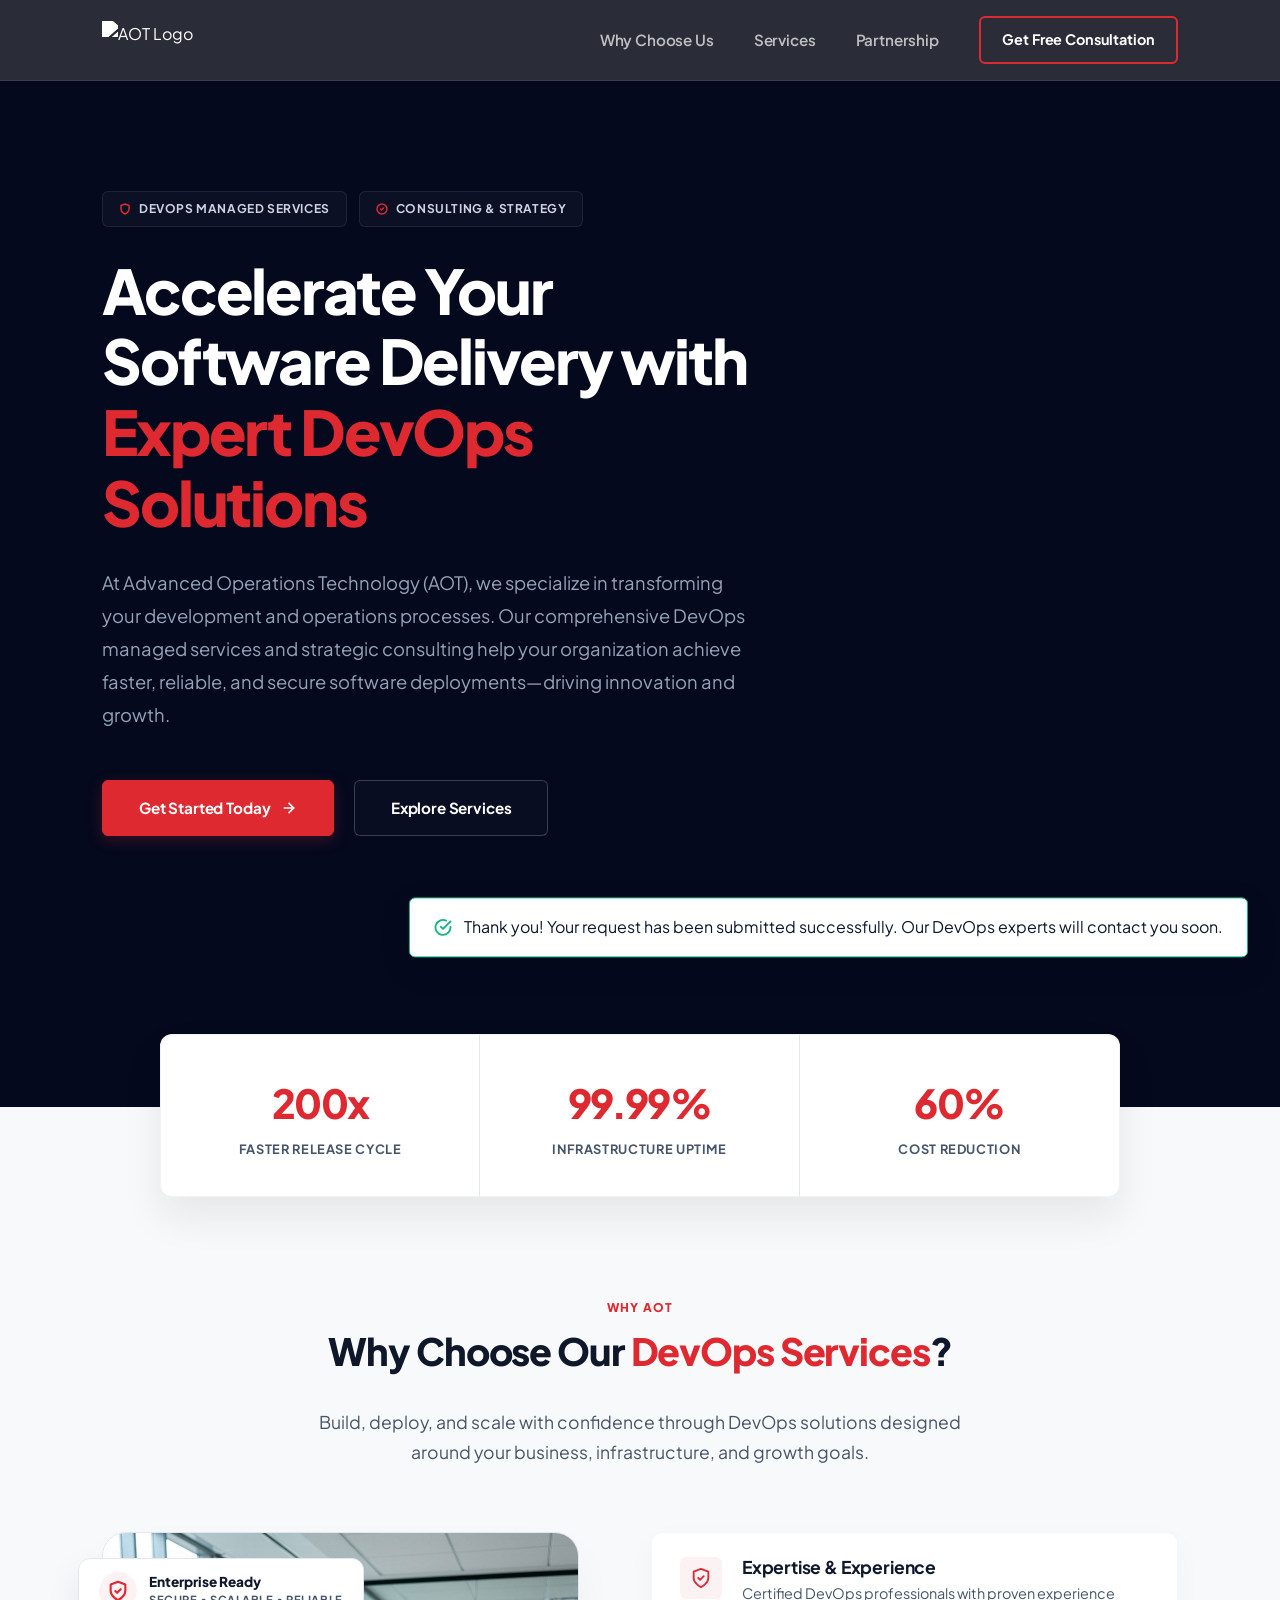
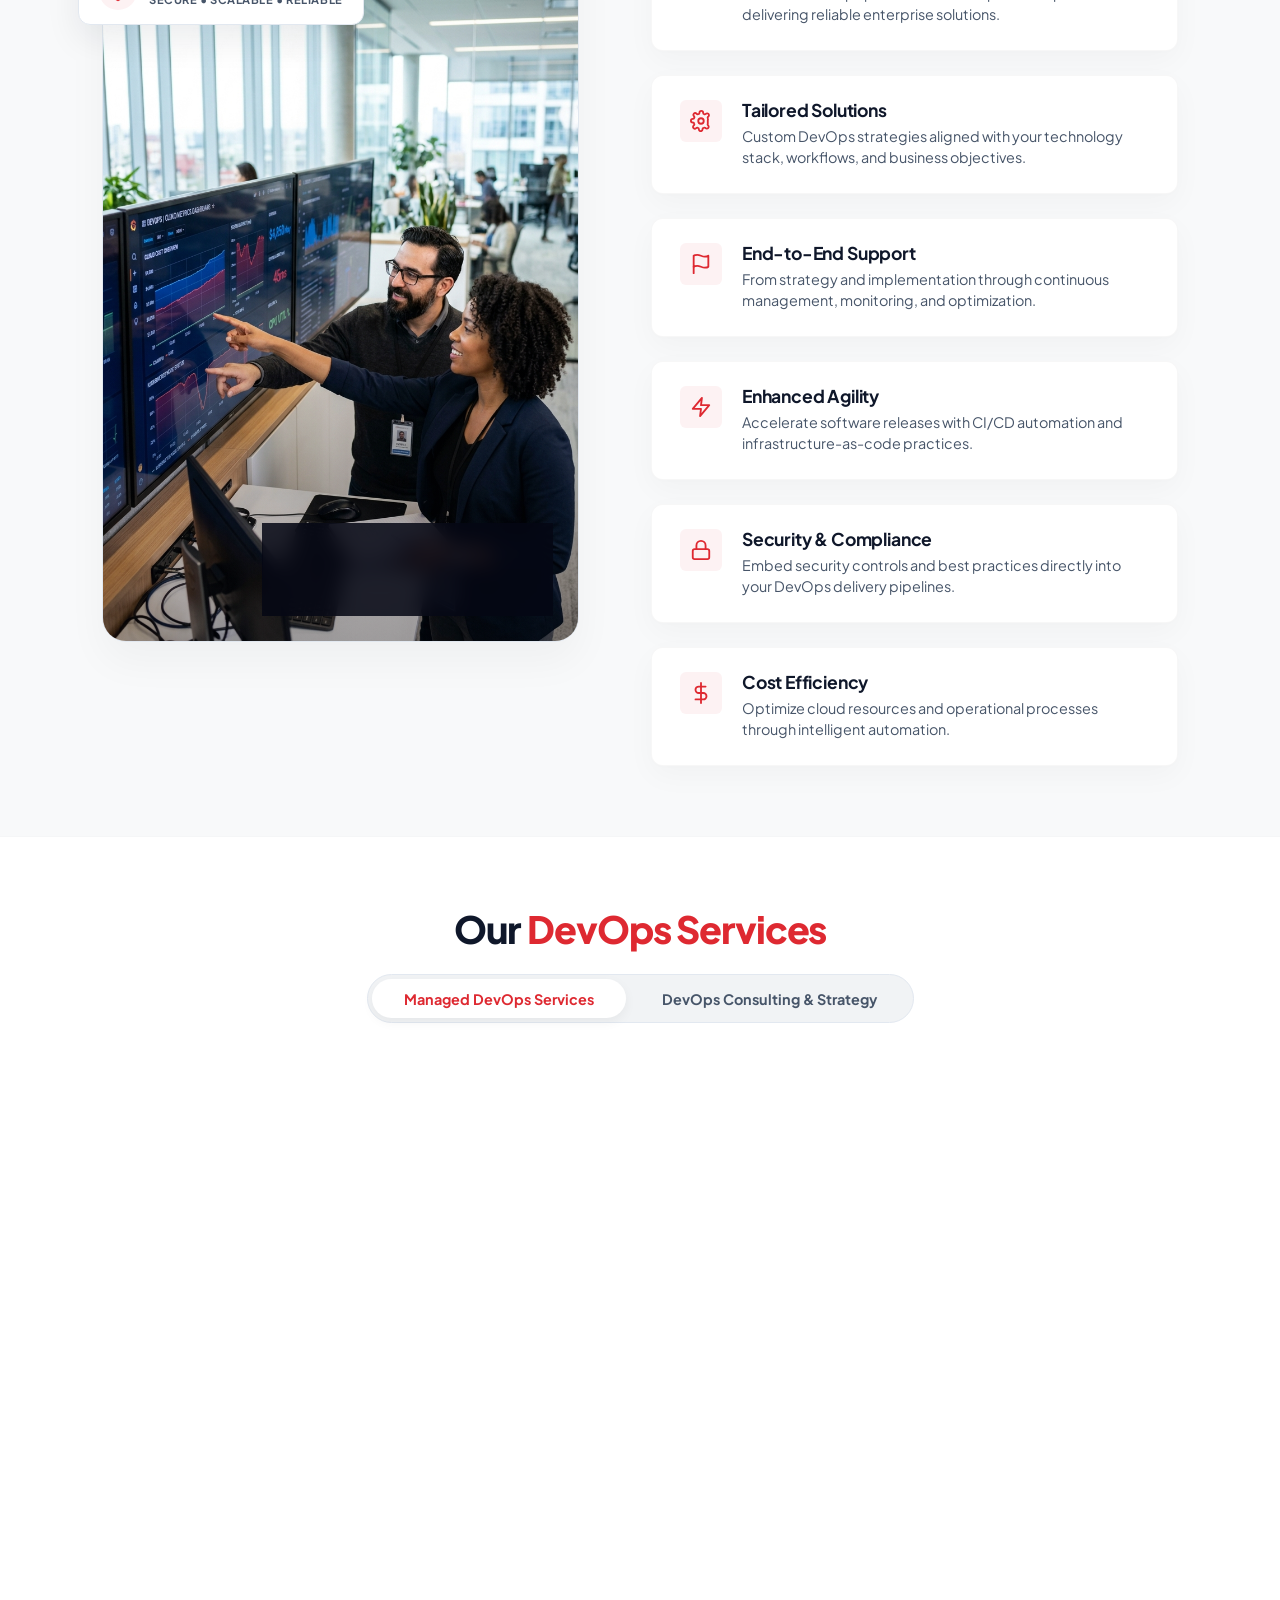
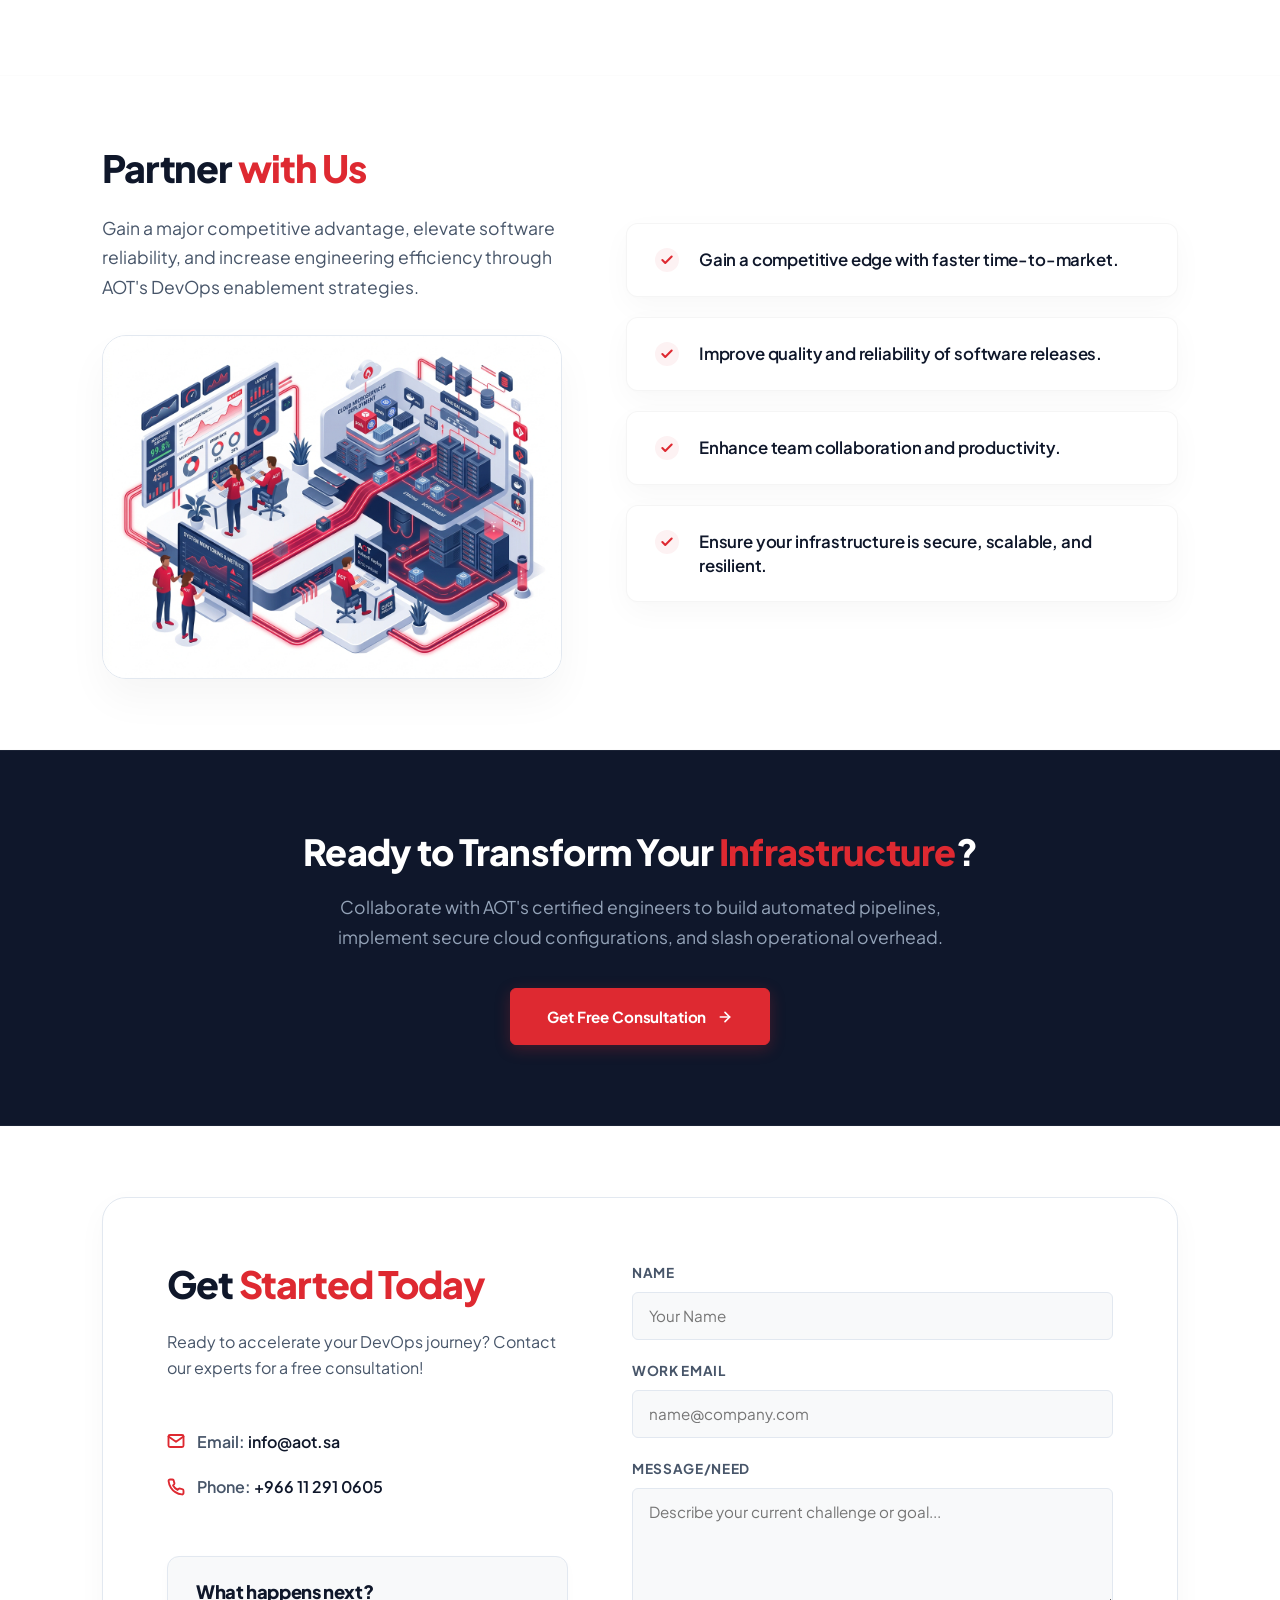
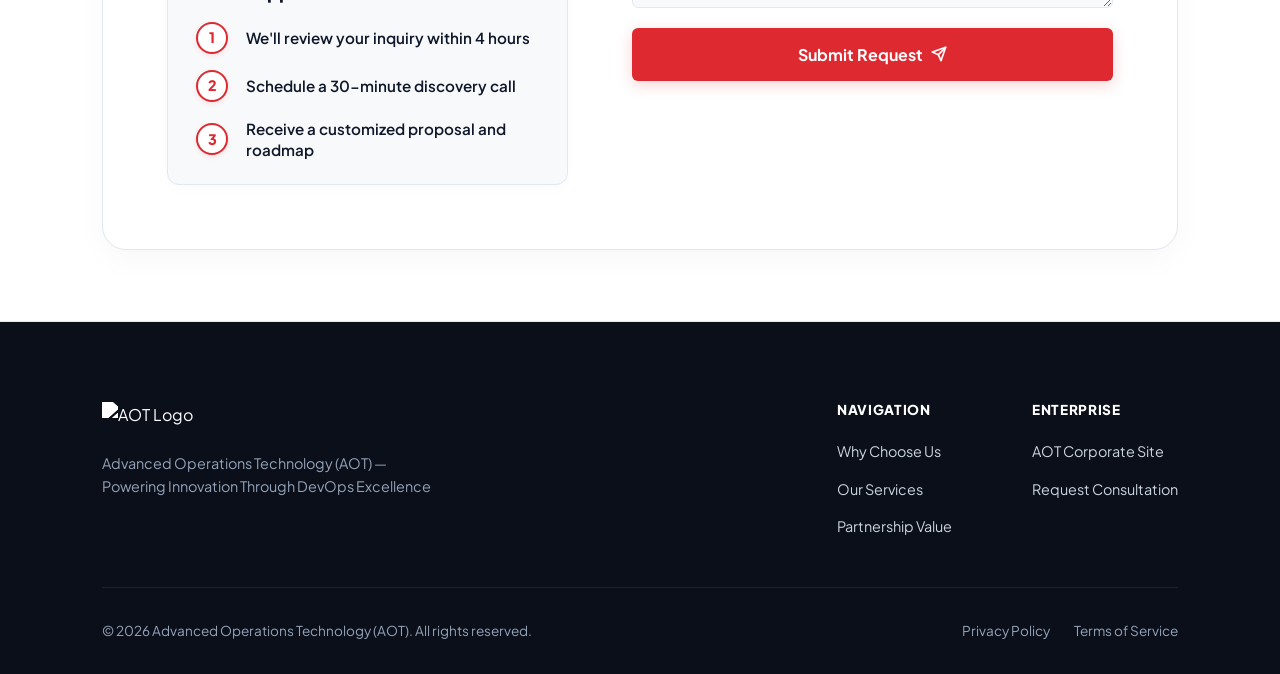
==== index.html @ 8f1f3102 "add What happens next timeline card under phone number in contact section" ====
<!DOCTYPE html>
<html lang="en">
<head>
  <meta charset="UTF-8">
  <meta name="viewport" content="width=device-width, initial-scale=1.0">
  
  <!-- SEO Meta Tags -->
  <title>DevOps Managed Services & Consulting | AOT</title>
  <meta name="description" content="Accelerate your software delivery with expert DevOps managed services and strategic consulting by AOT. Achieve faster, reliable, and secure software deployments.">
  <meta name="robots" content="index, follow">
  
  <!-- Open Graph -->
  <meta property="og:type" content="website">
  <meta property="og:title" content="DevOps Managed Services & Consulting | AOT">
  <meta property="og:description" content="Accelerate your software delivery with expert DevOps managed services and strategic consulting. Partner with AOT for reliable deployments.">
  <meta property="og:url" content="https://www.aot.sa/devops-managed-services/">
  <meta property="og:site_name" content="AOT - Advanced Operations Technology">
  
  <!-- Styling Stylesheet -->
  <link rel="stylesheet" href="index.css">
</head>
<body>

  <!-- Sticky Dark Navigation Header (Immersive with Dark Hero) -->
  <header class="site-header" id="siteHeader">
    <div class="container nav-container">
      <a href="#" class="logo-link" aria-label="AOT Home">
        <img src="https://www.aot.sa/wp-content/uploads/2019/12/nayifat_logo.png" alt="AOT Logo" class="inverted-logo">
      </a>
      
      <!-- Mobile Nav Trigger -->
      <button class="mobile-nav-toggle" id="mobileNavToggle" aria-label="Toggle navigation Menu" aria-expanded="false">
        <span></span>
        <span></span>
        <span></span>
      </button>
      
      <!-- Navigation Links -->
      <nav class="nav-menu" id="navMenu">
        <a href="#why-choose-us" class="nav-link">Why Choose Us</a>
        <a href="#services" class="nav-link">Services</a>
        <a href="#partnership" class="nav-link">Partnership</a>
        <a href="#contact" class="nav-cta-btn">Get Free Consultation</a>
      </nav>
    </div>
  </header>

  <main>
    <!-- Left-Aligned Dark Hero Section with Infinity Loop Background -->
    <section class="hero-section" id="hero">
      <div class="container">
        <div class="hero-container-left">
          <!-- Left-Aligned Badge Capsule -->
          <div class="badge-wrapper">
            <div class="badge">
              <svg width="12" height="12" viewBox="0 0 24 24" fill="none" stroke="currentColor" stroke-width="3" stroke-linecap="round" stroke-linejoin="round" aria-hidden="true"><path d="M12 22s8-4 8-10V5l-8-3-8 3v7c0 6 8 10 8 10z"/></svg>
              DevOps Managed Services
            </div>
            <div class="badge">
              <svg width="12" height="12" viewBox="0 0 24 24" fill="none" stroke="currentColor" stroke-width="3" stroke-linecap="round" stroke-linejoin="round" aria-hidden="true"><circle cx="12" cy="12" r="10"/><path d="m9 12 2 2 4-4"/></svg>
              Consulting & Strategy
            </div>
          </div>

          <!-- H1 Left-Aligned Headline -->
          <h1 class="hero-title">Accelerate Your Software Delivery with <span class="highlight-red">Expert DevOps Solutions</span></h1>
          
          <!-- Left-Aligned Subtext -->
          <p class="hero-description">
            At Advanced Operations Technology (AOT), we specialize in transforming your development and operations processes. Our comprehensive DevOps managed services and strategic consulting help your organization achieve faster, reliable, and secure software deployments—driving innovation and growth.
          </p>

          <!-- Left-Aligned Dual Action CTAs -->
          <div class="hero-ctas">
            <a href="#contact" class="btn-primary">
              Get Started Today
              <svg width="16" height="16" viewBox="0 0 24 24" fill="none" stroke="currentColor" stroke-width="2.5" stroke-linecap="round" stroke-linejoin="round"><line x1="5" y1="12" x2="19" y2="12"/><polyline points="12 5 19 12 12 19"/></svg>
            </a>
            <a href="#services" class="btn-secondary">Explore Services</a>
          </div>
        </div>

        <!-- Overlapping Stats Panel -->
        <div class="stats-panel">
          <div class="stat-item">
            <div class="stat-value">200x</div>
            <div class="stat-label">Faster Release Cycle</div>
          </div>
          <div class="stat-item">
            <div class="stat-value">99.99%</div>
            <div class="stat-label">Infrastructure Uptime</div>
          </div>
          <div class="stat-item">
            <div class="stat-value">60%</div>
            <div class="stat-label">Cost Reduction</div>
          </div>
        </div>
      </div>
    </section>

    <section id="why-choose-us" class="why-section">
      <div class="container">

        <div class="why-heading">
          <span class="section-label">WHY AOT</span>
          <h2>
            Why Choose Our
            <span class="highlight-red">DevOps Services</span>?
          </h2>
          <p class="why-subtitle">
            Build, deploy, and scale with confidence through DevOps solutions
            designed around your business, infrastructure, and growth goals.
          </p>
        </div>

        <div class="why-layout">
          <!-- LEFT IMAGE -->
          <div class="why-visual">
            <div class="why-image-wrapper">
              <img
                src="devops-team.jpg"
                alt="DevOps engineers collaborating on cloud infrastructure and software delivery"
                class="why-image"
              >
              <!-- Image overlay -->
              <div class="why-image-overlay"></div>

              <!-- Floating badge -->
              <div class="why-experience-card">
                <div class="experience-icon">
                  <svg
                    width="22"
                    height="22"
                    viewBox="0 0 24 24"
                    fill="none"
                    stroke="currentColor"
                    stroke-width="2.3"
                    stroke-linecap="round"
                    stroke-linejoin="round"
                  >
                    <path d="M12 22s8-4 8-10V5l-8-3-8 3v7c0 6 8 10 8 10z"/>
                    <path d="m9 12 2 2 4-4"/>
                  </svg>
                </div>
                <div>
                  <strong>Enterprise Ready</strong>
                  <span>Secure &bull; Scalable &bull; Reliable</span>
                </div>
              </div>

              <!-- Bottom caption -->
              <div class="why-image-caption">
                <span class="caption-dot"></span>
                <div>
                  <strong>Modern DevOps Engineering</strong>
                  <p>
                    Automation, cloud infrastructure and continuous delivery.
                  </p>
                </div>
              </div>
            </div>
          </div>

          <!-- RIGHT FEATURES -->
          <div class="why-features">
            <div class="why-feature-card">
              <div class="why-feature-icon">
                <svg
                  width="22"
                  height="22"
                  viewBox="0 0 24 24"
                  fill="none"
                  stroke="currentColor"
                  stroke-width="2"
                  stroke-linecap="round"
                  stroke-linejoin="round"
                >
                  <path d="M12 22s8-4 8-10V5l-8-3-8 3v7c0 6 8 10 8 10z"/>
                  <path d="m9 12 2 2 4-4"/>
                </svg>
              </div>
              <div class="why-feature-content">
                <h3>Expertise & Experience</h3>
                <p>
                  Certified DevOps professionals with proven experience delivering
                  reliable enterprise solutions.
                </p>
              </div>
            </div>

            <div class="why-feature-card">
              <div class="why-feature-icon">
                <svg
                  width="22"
                  height="22"
                  viewBox="0 0 24 24"
                  fill="none"
                  stroke="currentColor"
                  stroke-width="2"
                  stroke-linecap="round"
                  stroke-linejoin="round"
                >
                  <circle cx="12" cy="12" r="3"/>
                  <path d="M19.4 15a1.65 1.65 0 0 0 .33 1.82l.06.06a2 2 0 1 1-2.83 2.83l-.06-.06A1.65 1.65 0 0 0 15 19.4a1.65 1.65 0 0 0-1 .6 1.65 1.65 0 0 0-.33 1v.09a2 2 0 1 1-4 0V21a1.65 1.65 0 0 0-1.08-1.54 1.65 1.65 0 0 0-1.82.33l-.06.06a2 2 0 1 1-2.83-2.83l.06-.06A1.65 1.65 0 0 0 4.6 15a1.65 1.65 0 0 0-.6-1 1.65 1.65 0 0 0-1-.33H3a2 2 0 1 1 0-4h.09A1.65 1.65 0 0 0 4.63 8.6a1.65 1.65 0 0 0-.33-1.82l-.06-.06a2 2 0 1 1 2.83-2.83l.06.06A1.65 1.65 0 0 0 9 4.6a1.65 1.65 0 0 0 1-.6 1.65 1.65 0 0 0 .33-1V3a2 2 0 1 1 4 0v.09A1.65 1.65 0 0 0 15.4 4.6a1.65 1.65 0 0 0 1.82-.33l.06-.06a2 2 0 1 1 2.83 2.83l-.06.06A1.65 1.65 0 0 0 19.4 9c.14.36.22.74.22 1.13s-.08.77-.22 1.13z"/>
                </svg>
              </div>
              <div class="why-feature-content">
                <h3>Tailored Solutions</h3>
                <p>
                  Custom DevOps strategies aligned with your technology stack,
                  workflows, and business objectives.
                </p>
              </div>
            </div>

            <div class="why-feature-card">
              <div class="why-feature-icon">
                <svg
                  width="22"
                  height="22"
                  viewBox="0 0 24 24"
                  fill="none"
                  stroke="currentColor"
                  stroke-width="2"
                  stroke-linecap="round"
                  stroke-linejoin="round"
                >
                  <path d="M4 15s1-1 4-1 5 2 8 2 4-1 4-1V3s-1 1-4 1-5-2-8-2-4 1-4 1z"/>
                  <line x1="4" y1="22" x2="4" y2="15"/>
                </svg>
              </div>
              <div class="why-feature-content">
                <h3>End-to-End Support</h3>
                <p>
                  From strategy and implementation through continuous management,
                  monitoring, and optimization.
                </p>
              </div>
            </div>

            <div class="why-feature-card">
              <div class="why-feature-icon">
                <svg
                  width="22"
                  height="22"
                  viewBox="0 0 24 24"
                  fill="none"
                  stroke="currentColor"
                  stroke-width="2"
                  stroke-linecap="round"
                  stroke-linejoin="round"
                >
                  <polygon points="13 2 3 14 12 14 11 22 21 10 12 10 13 2"/>
                </svg>
              </div>
              <div class="why-feature-content">
                <h3>Enhanced Agility</h3>
                <p>
                  Accelerate software releases with CI/CD automation and
                  infrastructure-as-code practices.
                </p>
              </div>
            </div>

            <div class="why-feature-card">
              <div class="why-feature-icon">
                <svg
                  width="22"
                  height="22"
                  viewBox="0 0 24 24"
                  fill="none"
                  stroke="currentColor"
                  stroke-width="2"
                  stroke-linecap="round"
                  stroke-linejoin="round"
                >
                  <rect x="3" y="11" width="18" height="11" rx="2"/>
                  <path d="M7 11V7a5 5 0 0 1 10 0v4"/>
                </svg>
              </div>
              <div class="why-feature-content">
                <h3>Security & Compliance</h3>
                <p>
                  Embed security controls and best practices directly into your
                  DevOps delivery pipelines.
                </p>
              </div>
            </div>

            <div class="why-feature-card">
              <div class="why-feature-icon">
                <svg
                  width="22"
                  height="22"
                  viewBox="0 0 24 24"
                  fill="none"
                  stroke="currentColor"
                  stroke-width="2"
                  stroke-linecap="round"
                  stroke-linejoin="round"
                >
                  <line x1="12" y1="1" x2="12" y2="23"/>
                  <path d="M17 5H9.5a3.5 3.5 0 0 0 0 7h5a3.5 3.5 0 0 1 0 7H6"/>
                </svg>
              </div>
              <div class="why-feature-content">
                <h3>Cost Efficiency</h3>
                <p>
                  Optimize cloud resources and operational processes through
                  intelligent automation.
                </p>
              </div>
            </div>
          </div>
        </div>
      </div>
    </section>

    <!-- Services Breakdown Section -->
    <section class="services-section" id="services">
      <div class="container">
        <h2>Our <span class="highlight-red">DevOps Services</span></h2>
        
        <div class="tabs-container">
          <div class="tab-buttons" role="tablist" aria-label="Services Options">
            <button class="tab-btn active" role="tab" aria-selected="true" aria-controls="managed-services" data-tab="managed-services">
              Managed DevOps Services
            </button>
            <button class="tab-btn" role="tab" aria-selected="false" aria-controls="consulting-services" data-tab="consulting-services">
              DevOps Consulting & Strategy
            </button>
          </div>

          <!-- Tab Panel 1: Managed DevOps Services -->
          <div class="tab-panel active" id="managed-services" role="tabpanel" aria-labelledby="tab-managed">
            <div class="services-grid">
              <div class="service-card">
                <div class="service-icon-box" aria-hidden="true">
                  <svg width="20" height="20" viewBox="0 0 24 24" fill="none" stroke="currentColor" stroke-width="2.5" stroke-linecap="round" stroke-linejoin="round"><path d="M22 11.08V12a10 10 0 1 1-5.93-9.14"/><polyline points="22 4 12 14.01 9 11.01"/></svg>
                </div>
                <div class="service-content">
                  <h4>Continuous Integration & Delivery (CI/CD)</h4>
                  <p>Build, test, and deploy seamlessly with automated pipelines.</p>
                </div>
              </div>

              <div class="service-card">
                <div class="service-icon-box" aria-hidden="true">
                  <svg width="20" height="20" viewBox="0 0 24 24" fill="none" stroke="currentColor" stroke-width="2.5" stroke-linecap="round" stroke-linejoin="round"><rect x="2" y="3" width="20" height="14" rx="2" ry="2"/><line x1="8" y1="21" x2="16" y2="21"/><line x1="12" y1="17" x2="12" y2="21"/></svg>
                </div>
                <div class="service-content">
                  <h4>Infrastructure as Code (IaC)</h4>
                  <p>Automate provisioning with tools like Terraform, CloudFormation.</p>
                </div>
              </div>

              <div class="service-card">
                <div class="service-icon-box" aria-hidden="true">
                  <svg width="20" height="20" viewBox="0 0 24 24" fill="none" stroke="currentColor" stroke-width="2.5" stroke-linecap="round" stroke-linejoin="round"><path d="M17.5 19.13c2-1.37 3.5-3.67 3.5-6.5a8.5 8.5 0 0 0-17 0c0 2.83 1.5 5.13 3.5 6.5A5.02 5.02 0 0 0 10 22h4a5.02 5.02 0 0 0 2.5-2.87z"/></svg>
                </div>
                <div class="service-content">
                  <h4>Cloud Migration & Optimization</h4>
                  <p>Transition to and optimize cloud environments (AWS, Azure, GCP).</p>
                </div>
              </div>

              <div class="service-card">
                <div class="service-icon-box" aria-hidden="true">
                  <svg width="20" height="20" viewBox="0 0 24 24" fill="none" stroke="currentColor" stroke-width="2.5" stroke-linecap="round" stroke-linejoin="round"><line x1="18" y1="20" x2="18" y2="10"/><line x1="12" y1="20" x2="12" y2="4"/><line x1="6" y1="20" x2="6" y2="14"/></svg>
                </div>
                <div class="service-content">
                  <h4>Monitoring & Logging</h4>
                  <p>Implement robust monitoring, alerting, and logging for proactive management.</p>
                </div>
              </div>

              <div class="service-card">
                <div class="service-icon-box" aria-hidden="true">
                  <svg width="20" height="20" viewBox="0 0 24 24" fill="none" stroke="currentColor" stroke-width="2.5" stroke-linecap="round" stroke-linejoin="round"><rect x="3" y="11" width="18" height="11" rx="2" ry="2"/><path d="M7 11V7a5 5 0 0 1 10 0v4"/></svg>
                </div>
                <div class="service-content">
                  <h4>Security Automation</h4>
                  <p>Embed security checks into your DevOps pipelines.</p>
                </div>
              </div>

              <div class="service-card">
                <div class="service-icon-box" aria-hidden="true">
                  <svg width="20" height="20" viewBox="0 0 24 24" fill="none" stroke="currentColor" stroke-width="2.5" stroke-linecap="round" stroke-linejoin="round"><path d="M22 12h-4l-3 9L9 3l-3 9H2"/></svg>
                </div>
                <div class="service-content">
                  <h4>Operational Support</h4>
                  <p>24/7 management and troubleshooting to ensure uptime and performance.</p>
                </div>
              </div>
            </div>
          </div>

          <!-- Tab Panel 2: DevOps Consulting & Strategy -->
          <div class="tab-panel" id="consulting-services" role="tabpanel" aria-labelledby="tab-consulting">
            <div class="services-grid">
              <div class="service-card">
                <div class="service-icon-box" aria-hidden="true">
                  <svg width="20" height="20" viewBox="0 0 24 24" fill="none" stroke="currentColor" stroke-width="2.5" stroke-linecap="round" stroke-linejoin="round"><path d="M9 11 12 14 22 4"/><path d="M21 12v7a2 2 0 0 1-2 2H5a2 2 0 0 1-2-2V5a2 2 0 0 1 2-2h11"/></svg>
                </div>
                <div class="service-content">
                  <h4>Assessment & Roadmap</h4>
                  <p>Analyze current processes and develop a strategic DevOps plan.</p>
                </div>
              </div>

              <div class="service-card">
                <div class="service-icon-box" aria-hidden="true">
                  <svg width="20" height="20" viewBox="0 0 24 24" fill="none" stroke="currentColor" stroke-width="2.5" stroke-linecap="round" stroke-linejoin="round"><polygon points="12 2 2 7 12 12 22 7 12 2"/><polyline points="2 17 12 22 22 17"/><polyline points="2 12 12 17 22 12"/></svg>
                </div>
                <div class="service-content">
                  <h4>Toolchain Selection</h4>
                  <p>Recommend and integrate the right tools for your needs.</p>
                </div>
              </div>

              <div class="service-card">
                <div class="service-icon-box" aria-hidden="true">
                  <svg width="20" height="20" viewBox="0 0 24 24" fill="none" stroke="currentColor" stroke-width="2.5" stroke-linecap="round" stroke-linejoin="round"><circle cx="12" cy="12" r="10"/><path d="m10 15 5-3-5-3v6Z"/></svg>
                </div>
                <div class="service-content">
                  <h4>Automation Best Practices</h4>
                  <p>Streamline workflows to maximize efficiency.</p>
                </div>
              </div>

              <div class="service-card">
                <div class="service-icon-box" aria-hidden="true">
                  <svg width="20" height="20" viewBox="0 0 24 24" fill="none" stroke="currentColor" stroke-width="2.5" stroke-linecap="round" stroke-linejoin="round"><path d="M17 21v-2a4 4 0 0 0-4-4H5a4 4 0 0 0-4 4v2"/><circle cx="9" cy="7" r="4"/><path d="M23 21v-2a4 4 0 0 0-3-3.87"/><path d="M16 3.13a4 4 0 0 1 0 7.75"/></svg>
                </div>
                <div class="service-content">
                  <h4>Culture & Process Transformation</h4>
                  <p>Foster a DevOps mindset across teams.</p>
                </div>
              </div>

              <div class="service-card">
                <div class="service-icon-box" aria-hidden="true">
                  <svg width="20" height="20" viewBox="0 0 24 24" fill="none" stroke="currentColor" stroke-width="2.5" stroke-linecap="round" stroke-linejoin="round"><line x1="12" y1="1" x2="12" y2="23"/><path d="M17 5H9.5a3.5 3.5 0 0 0 0 7h5a3.5 3.5 0 0 1 0 7H6"/></svg>
                </div>
                <div class="service-content">
                  <h4>Performance & Cost Optimization</h4>
                  <p>Fine-tune your systems for peak performance and cost savings.</p>
                </div>
              </div>

              <div class="service-card">
                <div class="service-icon-box" aria-hidden="true">
                  <svg width="20" height="20" viewBox="0 0 24 24" fill="none" stroke="currentColor" stroke-width="2.5" stroke-linecap="round" stroke-linejoin="round"><path d="M4 19.5A2.5 2.5 0 0 1 6.5 17H20"/><path d="M6.5 2H20v20H6.5A2.5 2.5 0 0 1 4 19.5v-15A2.5 2.5 0 0 1 6.5 2z"/></svg>
                </div>
                <div class="service-content">
                  <h4>Training & Knowledge Transfer</h4>
                  <p>Equip your teams with the skills they need to succeed.</p>
                </div>
              </div>
            </div>
          </div>
        </div>
      </div>
    </section>

    <!-- Business Outcomes Section (Text Split layout with Right Graphic) -->
    <section class="impact-section" id="partnership">
      <div class="container split-layout">
        <!-- LEFT: HEADING + LEAD TEXT + ILLUSTRATION -->
        <div class="split-left">
          <h2>Partner <span class="highlight-red">with Us</span></h2>
          <p class="partnership-lead">
            Gain a major competitive advantage, elevate software reliability, and increase engineering efficiency through AOT's DevOps enablement strategies.
          </p>
          <div class="partnership-graphic-wrapper">
            <img src="devops_partnership.jpg" alt="AOT DevOps engineering infrastructure cloud services diagram illustration" class="partnership-img">
          </div>
        </div>

        <!-- RIGHT: CHECKPOINT LIST -->
        <div class="split-right">
          <ul class="outcome-list">
            <li class="outcome-item">
              <div class="outcome-icon" aria-hidden="true">
                <svg width="14" height="14" viewBox="0 0 24 24" fill="none" stroke="currentColor" stroke-width="3.5" stroke-linecap="round" stroke-linejoin="round"><polyline points="20 6 9 17 4 12"/></svg>
              </div>
              <span class="outcome-text">Gain a competitive edge with faster time-to-market.</span>
            </li>

            <li class="outcome-item">
              <div class="outcome-icon" aria-hidden="true">
                <svg width="14" height="14" viewBox="0 0 24 24" fill="none" stroke="currentColor" stroke-width="3.5" stroke-linecap="round" stroke-linejoin="round"><polyline points="20 6 9 17 4 12"/></svg>
              </div>
              <span class="outcome-text">Improve quality and reliability of software releases.</span>
            </li>

            <li class="outcome-item">
              <div class="outcome-icon" aria-hidden="true">
                <svg width="14" height="14" viewBox="0 0 24 24" fill="none" stroke="currentColor" stroke-width="3.5" stroke-linecap="round" stroke-linejoin="round"><polyline points="20 6 9 17 4 12"/></svg>
              </div>
              <span class="outcome-text">Enhance team collaboration and productivity.</span>
            </li>

            <li class="outcome-item">
              <div class="outcome-icon" aria-hidden="true">
                <svg width="14" height="14" viewBox="0 0 24 24" fill="none" stroke="currentColor" stroke-width="3.5" stroke-linecap="round" stroke-linejoin="round"><polyline points="20 6 9 17 4 12"/></svg>
              </div>
              <span class="outcome-text">Ensure your infrastructure is secure, scalable, and resilient.</span>
            </li>
          </ul>
        </div>
      </div>
    </section>

    <!-- Intermediate CTA banner section with #0F172B background -->
    <section class="banner-cta-section">
      <div class="container banner-cta-container">
        <h2 class="banner-cta-title">Ready to Transform Your <span class="highlight-red">Infrastructure</span>?</h2>
        <p class="banner-cta-desc">
          Collaborate with AOT's certified engineers to build automated pipelines, implement secure cloud configurations, and slash operational overhead.
        </p>
        <a href="#contact" class="btn-primary">
          Get Free Consultation
          <svg width="16" height="16" viewBox="0 0 24 24" fill="none" stroke="currentColor" stroke-width="2.5" stroke-linecap="round" stroke-linejoin="round"><line x1="5" y1="12" x2="19" y2="12"/><polyline points="12 5 19 12 12 19"/></svg>
        </a>
      </div>
    </section>

    <!-- Get Started Conversion Section -->
    <section class="cta-section" id="contact">
      <div class="container">
        <div class="cta-card">
          <!-- CTA Info -->
          <div class="cta-info">
            <h2>Get <span class="highlight-red">Started Today</span></h2>
            <p>
              Ready to accelerate your DevOps journey? Contact our experts for a free consultation!
            </p>
            <div class="cta-details">
              <div class="cta-detail-item">
                <svg width="18" height="18" viewBox="0 0 24 24" fill="none" stroke="currentColor" stroke-width="2.5" stroke-linecap="round" stroke-linejoin="round" aria-hidden="true"><path d="M4 4h16c1.1 0 2 .9 2 2v12c0 1.1-.9 2-2 2H4c-1.1 0-2-.9-2-2V6c0-1.1.9-2 2-2z"/><polyline points="22,6 12,13 2,6"/></svg>
                <span>Email: <a href="mailto:info@aot.sa">info@aot.sa</a></span>
              </div>
              <div class="cta-detail-item">
                <svg width="18" height="18" viewBox="0 0 24 24" fill="none" stroke="currentColor" stroke-width="2.5" stroke-linecap="round" stroke-linejoin="round" aria-hidden="true"><path d="M22 16.92v3a2 2 0 0 1-2.18 2 19.79 19.79 0 0 1-8.63-3.07 19.5 19.5 0 0 1-6-6 19.79 19.79 0 0 1-3.07-8.67A2 2 0 0 1 4.11 2h3a2 2 0 0 1 2 1.72 12.84 12.84 0 0 0 .7 2.81 2 2 0 0 1-.45 2.11L8.09 9.91a16 16 0 0 0 6 6l1.27-1.27a2 2 0 0 1 2.11-.45 12.84 12.84 0 0 0 2.81.7A2 2 0 0 1 22 16.92z"/></svg>
                <span>Phone: <a href="tel:+966112910605">+966 11 291 0605</a></span>
              </div>
            </div>

            <!-- What happens next timeline card -->
            <div class="next-steps-card">
              <h3 class="next-steps-title">What happens next?</h3>
              <div class="next-steps-list">
                <div class="next-step-item">
                  <span class="step-number">1</span>
                  <span class="step-text">We'll review your inquiry within 4 hours</span>
                </div>
                <div class="next-step-item">
                  <span class="step-number">2</span>
                  <span class="step-text">Schedule a 30-minute discovery call</span>
                </div>
                <div class="next-step-item">
                  <span class="step-number">3</span>
                  <span class="step-text">Receive a customized proposal and roadmap</span>
                </div>
              </div>
            </div>
          </div>

          <!-- Contact Form -->
          <form class="contact-form" id="contactForm" aria-label="Request DevOps Consultation Form">
            <div class="form-group">
              <label for="name">Name</label>
              <input type="text" id="name" name="name" class="form-control" placeholder="Your Name" required>
            </div>
            
            <div class="form-group">
              <label for="email">Work Email</label>
              <input type="email" id="email" name="email" class="form-control" placeholder="name@company.com" required>
            </div>
            
            <div class="form-group">
              <label for="message">Message/Need</label>
              <textarea id="message" name="message" class="form-control" placeholder="Describe your current challenge or goal..." required></textarea>
            </div>

            <button type="submit" class="btn-submit" id="submitBtn">
              Submit Request
              <svg width="16" height="16" viewBox="0 0 24 24" fill="none" stroke="currentColor" stroke-width="2.5" stroke-linecap="round" stroke-linejoin="round"><line x1="22" y1="2" x2="11" y2="13"/><polygon points="22 2 15 22 11 13 2 9 22 2"/></svg>
            </button>
          </form>
        </div>
      </div>
    </section>
  </main>

  <!-- Success Toast Alert -->
  <div class="toast-msg" id="toastMsg" role="alert" aria-live="assertive">
    <svg width="18" height="18" viewBox="0 0 24 24" fill="none" stroke="currentColor" stroke-width="2.5" stroke-linecap="round" stroke-linejoin="round" style="color: var(--success);"><path d="M22 11.08V12a10 10 0 1 1-5.93-9.14"/><polyline points="22 4 12 14.01 9 11.01"/></svg>
    <span>Thank you! Your request has been submitted successfully. Our DevOps experts will contact you soon.</span>
  </div>

  <!-- Corporate Footer -->
  <footer class="site-footer">
    <div class="container">
      <div class="footer-top">
        <div class="footer-brand">
          <a href="#" class="logo-link">
            <img src="https://www.aot.sa/wp-content/uploads/2019/12/nayifat_logo.png" alt="AOT Logo" style="filter: brightness(0) invert(1);">
          </a>
          <p class="footer-tagline">
            Advanced Operations Technology (AOT) — Powering Innovation Through DevOps Excellence
          </p>
        </div>
        <div class="footer-nav">
          <div class="footer-column">
            <h5>Navigation</h5>
            <ul class="footer-links">
              <li><a href="#why-choose-us" class="footer-link">Why Choose Us</a></li>
              <li><a href="#services" class="footer-link">Our Services</a></li>
              <li><a href="#partnership" class="footer-link">Partnership Value</a></li>
            </ul>
          </div>
          <div class="footer-column">
            <h5>Enterprise</h5>
            <ul class="footer-links">
              <li><a href="https://www.aot.sa/contact-us/" class="footer-link" target="_blank" rel="noopener">AOT Corporate Site</a></li>
              <li><a href="#contact" class="footer-link">Request Consultation</a></li>
            </ul>
          </div>
        </div>
      </div>
      
      <div class="footer-bottom">
        <p>&copy; 2026 Advanced Operations Technology (AOT). All rights reserved.</p>
        <div class="footer-legal">
          <a href="#" class="footer-legal-link">Privacy Policy</a>
          <a href="#" class="footer-legal-link">Terms of Service</a>
        </div>
      </div>
    </div>
  </footer>

  <!-- Interactive JavaScript -->
  <script src="index.js"></script>
</body>
</html>
---- index.css ----
@import url('https://fonts.googleapis.com/css2?family=Plus+Jakarta+Sans:wght@300;400;500;600;700;800&display=swap');

:root {
  /* Hybrid Theme - Dark Hero with Light Body */
  --bg-primary: #FFFFFF;          /* Light Body Base */
  --bg-secondary: #F8F9FA;        /* Light Body Secondary */
  --bg-tertiary: #F1F3F5;         /* Light Body Tab Gray */
  
  --text-primary: #0F172A;        /* Deep Slate Black for Light mode */
  --text-secondary: #475569;      /* Slate Muted Gray for Light mode */
  --text-muted: #94A3B8;          /* Light Muted Gray */
  
  --accent-primary: #DE2931;      /* AOT Brand Red */
  --accent-primary-rgb: 222, 41, 49;
  --accent-secondary: #F8485D;    /* Vibrant Crimson */
  --accent-secondary-rgb: 248, 72, 93;
  --success: #10B981;             /* Emerald Success */
  
  --border-color: #E2E8F0;
  --border-color-hover: #DE2931;
  
  /* Premium Soft Drop Shadows */
  --card-shadow: 0 10px 30px rgba(15, 23, 42, 0.03), 0 1px 3px rgba(15, 23, 42, 0.01);
  --card-shadow-hover: 0 20px 40px rgba(222, 41, 49, 0.06), 0 1px 5px rgba(0, 0, 0, 0.01);
  
  /* Typography */
  --font-sans: 'Plus Jakarta Sans', -apple-system, BlinkMacSystemFont, 'Segoe UI', Roboto, sans-serif;
  
  /* Corners & Boundaries */
  --container-width: 1140px;
  --radius-sm: 6px;
  --radius-md: 12px;
  --radius-lg: 24px;
  
  /* Motion Transitions */
  --transition-fast: 0.2s cubic-bezier(0.16, 1, 0.3, 1);
  --transition-normal: 0.4s cubic-bezier(0.16, 1, 0.3, 1);
  --transition-slow: 0.6s cubic-bezier(0.16, 1, 0.3, 1);
}

/* Reset & Defaults */
*, *::before, *::after {
  box-sizing: border-box;
  margin: 0;
  padding: 0;
}

html {
  scroll-behavior: smooth;
  font-size: 16px;
  -webkit-font-smoothing: antialiased;
  -moz-osx-font-smoothing: grayscale;
}

body {
  font-family: var(--font-sans);
  background-color: var(--bg-primary);
  color: var(--text-primary);
  line-height: 1.6;
  overflow-x: hidden;
}

a {
  color: inherit;
  text-decoration: none;
  transition: var(--transition-fast);
}

button, input, textarea {
  font-family: inherit;
  font-size: inherit;
  color: inherit;
  background: none;
  border: none;
  outline: none;
}

/* Typography with Tight Tracking & Line Height */
h1, h2, h3, h4, h5, h6 {
  font-weight: 800;
  line-height: 1.15;
  letter-spacing: -0.035em;
  color: var(--text-primary);
  text-rendering: optimizeLegibility;
}

h1 {
  font-size: clamp(2.5rem, 5.2vw, 3.85rem);
}

h2 {
  font-size: clamp(2rem, 3.5vw, 2.35rem);
  text-align: center;
  margin-bottom: 1.5rem;
  font-weight: 800;
  letter-spacing: -0.03em;
  color: var(--text-primary);
}

h3 {
  font-size: clamp(1.2rem, 1.8vw, 1.35rem);
  letter-spacing: -0.02em;
  font-weight: 700;
}

p {
  color: var(--text-secondary);
  font-weight: 400;
}

.highlight-red {
  color: var(--accent-primary);
}

/* Layout Utilities */
.container {
  width: 100%;
  max-width: var(--container-width);
  margin: 0 auto;
  padding: 0 2rem;
}

section {
  padding: 70px 0;
  position: relative;
}

/* Alternate Section styling for Light mode sections below Hero */
section:nth-child(even) {
  background-color: var(--bg-secondary);
  border-top: 1px solid rgba(0, 0, 0, 0.01);
  border-bottom: 1px solid rgba(0, 0, 0, 0.01);
}

/* Sticky Navigation Header - Styled Dark to blend with Dark Hero */
header.site-header {
  position: sticky;
  top: 0;
  left: 0;
  width: 100%;
  z-index: 100;
  border-bottom: 1px solid rgba(255, 255, 255, 0.08);
  background: rgba(5, 8, 20, 0.85); /* Dark space navy matching hero */
  backdrop-filter: blur(20px);
  -webkit-backdrop-filter: blur(20px);
  transition: var(--transition-normal);
}

header.site-header.scrolled {
  background: rgba(5, 8, 20, 0.95);
  box-shadow: 0 4px 30px rgba(0, 0, 0, 0.15);
}

.nav-container {
  display: flex;
  align-items: center;
  justify-content: space-between;
  height: 80px;
}

.logo-link {
  display: flex;
  align-items: center;
  transition: var(--transition-fast);
}

.logo-link img {
  height: 38px;
  width: auto;
}

.logo-link img.inverted-logo {
  filter: brightness(0) invert(1);
}

.logo-link:hover {
  opacity: 0.85;
}

.nav-menu {
  display: flex;
  list-style: none;
  gap: 2.5rem;
  align-items: center;
}

.nav-link {
  font-weight: 600;
  font-size: 0.95rem;
  color: rgba(255, 255, 255, 0.7); /* White links on dark header */
  position: relative;
  letter-spacing: -0.01em;
}

.nav-link::after {
  content: '';
  position: absolute;
  bottom: -4px;
  left: 0;
  width: 0;
  height: 2px;
  background-color: var(--accent-primary);
  transition: var(--transition-fast);
}

.nav-link:hover {
  color: #FFFFFF;
}

.nav-link:hover::after {
  width: 100%;
}

.nav-cta-btn {
  display: inline-flex;
  align-items: center;
  justify-content: center;
  padding: 0.65rem 1.35rem;
  background: transparent;
  color: #FFFFFF;
  border: 2px solid var(--accent-primary);
  border-radius: var(--radius-sm);
  font-weight: 700;
  font-size: 0.9rem;
  letter-spacing: -0.01em;
  transition: var(--transition-fast);
}

.nav-cta-btn:hover {
  background: var(--accent-primary);
  color: #FFFFFF;
  transform: translateY(-1px);
  box-shadow: 0 4px 15px rgba(var(--accent-primary-rgb), 0.3);
}

/* Mobile Nav Toggle */
.mobile-nav-toggle {
  display: none;
  flex-direction: column;
  justify-content: space-between;
  width: 22px;
  height: 16px;
  cursor: pointer;
  z-index: 101;
}

.mobile-nav-toggle span {
  display: block;
  height: 2px;
  width: 100%;
  background-color: #FFFFFF; /* White toggle for dark header */
  border-radius: 2px;
  transition: var(--transition-normal);
}

/* Immersive Dark Hero Section (Left-aligned text with loop background) */
.hero-section {
  padding-top: 110px;
  padding-bottom: 20px; /* Reduced bottom padding for stats overlap */
  background-color: #04091e; /* Deep blue base matching image */
  position: relative;
  overflow: visible; /* Allow stats card to hang off the edge */
  
  /* Load user's infinity loop image on the right, with a gradient mask on the left for text contrast */
  background-image: 
    linear-gradient(to right, #04091e 35%, rgba(4, 9, 30, 0.6) 65%, rgba(4, 9, 30, 0) 100%),
    url('hero-img.jpg');
  background-size: cover;
  background-position: right center;
  background-repeat: no-repeat;
}

.hero-container-left {
  display: flex;
  flex-direction: column;
  align-items: flex-start;
  text-align: left;
  position: relative;
  z-index: 4; /* Sit above curves and glows */
}

/* Curved Side Lines (Larger sweeping curves) */
.decor-line {
  position: absolute;
  top: 0;
  height: 100%;
  width: 600px;
  pointer-events: none;
  z-index: 1;
}

.decor-left {
  left: -80px;
}

.decor-right {
  display: none; /* Hide right curves to prevent cluttering the loop graphic */
}

.decor-line svg {
  width: 100%;
  height: 100%;
}

/* Center Badge Capsule styling (Glassmorphic white) */
.badge-wrapper {
  margin-bottom: 1.75rem;
  display: flex;
  gap: 0.75rem;
  flex-wrap: wrap;
}

.badge {
  display: inline-flex;
  align-items: center;
  gap: 0.5rem;
  padding: 0.45rem 1rem;
  background: rgba(255, 255, 255, 0.03);
  border: 1px solid rgba(255, 255, 255, 0.08);
  border-radius: var(--radius-sm);
  font-size: 0.75rem;
  font-weight: 700;
  color: #CBD5E1;
  text-transform: uppercase;
  letter-spacing: 0.05em;
}

.badge svg {
  color: var(--accent-primary);
}

.hero-section .hero-title {
  margin-bottom: 1.75rem;
  max-width: 680px; /* Restrict width to avoid overlapping graphic on right */
  line-height: 1.15;
  color: #FFFFFF; /* Pure White text on dark hero */
}

.hero-section .hero-description {
  margin-bottom: 3rem;
  color: #94A3B8; /* Slate gray subtext */
  font-size: 1.15rem;
  line-height: 1.8;
  max-width: 650px;
}

.hero-ctas {
  display: flex;
  gap: 1.25rem;
  align-items: center;
  justify-content: flex-start;
  margin-bottom: 5.5rem;
}

/* Premium Buttons Styling */
.btn-primary {
  display: inline-flex;
  align-items: center;
  gap: 0.65rem;
  padding: 0.95rem 2.25rem;
  background: var(--accent-primary);
  color: #FFFFFF;
  border: 1px solid var(--accent-primary);
  border-radius: var(--radius-sm);
  font-weight: 700;
  font-size: 0.95rem;
  letter-spacing: -0.01em;
  box-shadow: 0 4px 15px rgba(var(--accent-primary-rgb), 0.25);
  transition: var(--transition-fast);
  cursor: pointer;
}

.btn-primary svg {
  transition: transform var(--transition-fast);
}

.btn-primary:hover {
  background: var(--accent-secondary);
  border-color: var(--accent-secondary);
  box-shadow: 0 8px 25px rgba(var(--accent-primary-rgb), 0.4);
  transform: translateY(-2px);
}

.btn-primary:hover svg {
  transform: translateX(4px);
}

.btn-secondary {
  display: inline-flex;
  align-items: center;
  gap: 0.65rem;
  padding: 0.95rem 2.25rem;
  background: rgba(255, 255, 255, 0.02);
  color: #FFFFFF;
  border: 1px solid rgba(255, 255, 255, 0.2);
  border-radius: var(--radius-sm);
  font-weight: 700;
  font-size: 0.95rem;
  letter-spacing: -0.01em;
  transition: var(--transition-fast);
  cursor: pointer;
}

.btn-secondary:hover {
  background: rgba(255, 255, 255, 0.06);
  border-color: #FFFFFF;
  transform: translateY(-2px);
}

/* Floating Stats Section under Hero (Overlapping Card layout) */
.stats-panel {
  display: grid;
  grid-template-columns: repeat(3, 1fr);
  width: 100%;
  max-width: 960px;
  background: #FFFFFF; /* High-contrast white card */
  border: 1px solid rgba(0, 0, 0, 0.05);
  border-radius: var(--radius-md);
  box-shadow: 0 20px 40px rgba(15, 23, 42, 0.08); /* Clean shadow blur */
  overflow: hidden;
  margin: 0 auto;
  transform: translateY(110px); /* Hangs perfectly off the edge of Hero */
  position: relative;
  z-index: 10;
}

.stat-item {
  padding: 2.25rem;
  display: flex;
  flex-direction: column;
  align-items: center;
  text-align: center;
  border-right: 1px solid var(--border-color);
}

.stat-item:last-child {
  border-right: none;
}

.stat-value {
  font-size: 2.5rem;
  font-weight: 800;
  color: var(--accent-primary);
  margin-bottom: 0.25rem;
  letter-spacing: -0.04em;
}

.stat-label {
  font-size: 0.8rem;
  text-transform: uppercase;
  letter-spacing: 0.05em;
  color: var(--text-secondary); /* Dark slate gray text */
  font-weight: 700;
}

/* Light Mode Section styling for body content below Hero */
#why-choose-us {
  background-color: var(--bg-secondary);
  padding-top: 190px; /* Offset the stats panel overlap with ample breathing space */
}

#services, #partnership, #contact {
  background-color: var(--bg-primary);
  color: var(--text-primary);
}

/* Why Choose Us Split Layout */
.why-section {
  background-color: var(--bg-secondary);
}

.why-heading {
  text-align: center;
  margin-bottom: 4rem;
  display: flex;
  flex-direction: column;
  align-items: center;
  gap: 0.75rem;
}

.section-label {
  font-size: 0.75rem;
  font-weight: 800;
  color: var(--accent-primary);
  letter-spacing: 0.1em;
  text-transform: uppercase;
}

.why-subtitle {
  font-size: 1.1rem;
  color: var(--text-secondary);
  max-width: 700px;
  margin: 0 auto;
  line-height: 1.7;
}

.why-layout {
  display: grid;
  grid-template-columns: 0.95fr 1.05fr;
  gap: 4.5rem;
  align-items: flex-start;
}

.why-visual {
  position: sticky;
  top: 120px;
}

.why-image-wrapper {
  position: relative;
  border-radius: var(--radius-lg);
  overflow: visible;
  box-shadow: 0 20px 40px rgba(0, 0, 0, 0.04);
  border: 1px solid var(--border-color);
}

.why-image {
  display: block;
  width: 100%;
  height: auto;
  border-radius: calc(var(--radius-lg) - 1px);
  transition: var(--transition-normal);
}

.why-image-overlay {
  position: absolute;
  inset: 0;
  background: linear-gradient(to top, rgba(5, 8, 20, 0.3) 0%, rgba(5, 8, 20, 0) 50%);
  border-radius: calc(var(--radius-lg) - 1px);
  pointer-events: none;
}

.why-experience-card {
  position: absolute;
  top: 25px;
  left: -25px;
  background: #FFFFFF;
  border: 1px solid var(--border-color);
  box-shadow: 0 15px 35px rgba(15, 23, 42, 0.08);
  padding: 0.85rem 1.25rem;
  border-radius: var(--radius-md);
  display: flex;
  gap: 0.75rem;
  align-items: center;
  z-index: 5;
  transition: var(--transition-normal);
}

.why-experience-card:hover {
  transform: translateY(-2px);
  box-shadow: 0 20px 45px rgba(15, 23, 42, 0.12);
}

.experience-icon {
  width: 38px;
  height: 38px;
  border-radius: 50%;
  background: rgba(var(--accent-primary-rgb), 0.06);
  display: flex;
  align-items: center;
  justify-content: center;
  color: var(--accent-primary);
  flex-shrink: 0;
}

.why-experience-card strong {
  display: block;
  font-size: 0.85rem;
  font-weight: 800;
  color: var(--text-primary);
  line-height: 1.2;
}

.why-experience-card span {
  display: block;
  font-size: 0.7rem;
  font-weight: 700;
  color: var(--text-secondary);
  text-transform: uppercase;
  letter-spacing: 0.05em;
  margin-top: 0.1rem;
}

.why-image-caption {
  position: absolute;
  bottom: 25px;
  right: 25px;
  background: rgba(5, 8, 20, 0.85);
  backdrop-filter: blur(10px);
  -webkit-backdrop-filter: blur(10px);
  border: 1px solid rgba(255, 255, 255, 0.08);
  color: #FFFFFF;
  padding: 1.15rem 1.35rem;
  border-radius: var(--radius-md);
  max-width: 290px;
  display: flex;
  gap: 0.75rem;
  align-items: flex-start;
  z-index: 5;
}

.caption-dot {
  width: 8px;
  height: 8px;
  border-radius: 50%;
  background: var(--accent-primary);
  box-shadow: 0 0 10px var(--accent-primary);
  flex-shrink: 0;
  margin-top: 0.35rem;
  animation: pulse-dot 2s infinite;
}

@keyframes pulse-dot {
  0% { transform: scale(0.95); opacity: 0.5; }
  50% { transform: scale(1.15); opacity: 1; }
  100% { transform: scale(0.95); opacity: 0.5; }
}

.why-image-caption strong {
  display: block;
  font-size: 0.85rem;
  font-weight: 800;
  color: #FFFFFF;
  line-height: 1.2;
  margin-bottom: 0.25rem;
}

.why-image-caption p {
  font-size: 0.75rem;
  color: #94A3B8;
  line-height: 1.4;
  font-weight: 400;
}

.why-features {
  display: flex;
  flex-direction: column;
  gap: 1.5rem;
}

.why-feature-card {
  display: flex;
  gap: 1.25rem;
  align-items: flex-start;
  background: #FFFFFF;
  border: 1px solid rgba(0, 0, 0, 0.03);
  padding: 1.5rem 1.75rem;
  border-radius: var(--radius-md);
  box-shadow: var(--card-shadow);
  transition: var(--transition-normal);
}

.why-feature-card:hover {
  transform: translateX(4px);
  border-color: var(--border-color-hover);
  box-shadow: var(--card-shadow-hover);
}

.why-feature-icon {
  flex-shrink: 0;
  width: 42px;
  height: 42px;
  border-radius: var(--radius-sm);
  background: rgba(var(--accent-primary-rgb), 0.06);
  display: flex;
  align-items: center;
  justify-content: center;
  color: var(--accent-primary);
}

.why-feature-content h3 {
  font-size: 1.1rem;
  margin-bottom: 0.35rem;
  color: var(--text-primary);
  font-weight: 700;
  letter-spacing: -0.01em;
}

.why-feature-content p {
  font-size: 0.9rem;
  color: var(--text-secondary);
  line-height: 1.5;
}

/* Services Breakdown - Tabbed Selector Capsule */
.tabs-container {
  display: flex;
  flex-direction: column;
  align-items: center;
  gap: 3rem;
  width: 100%;
}

.tab-buttons {
  display: flex;
  background: var(--bg-tertiary);
  border: 1px solid var(--border-color);
  padding: 4px;
  border-radius: 9999px;
  gap: 0.25rem;
}

.tab-btn {
  padding: 0.65rem 2rem;
  border-radius: 9999px;
  font-weight: 700;
  font-size: 0.9rem;
  color: var(--text-secondary);
  cursor: pointer;
  transition: var(--transition-normal);
}

.tab-btn:hover {
  color: var(--text-primary);
}

.tab-btn.active {
  background: #FFFFFF;
  color: var(--accent-primary);
  box-shadow: 0 4px 12px rgba(0, 0, 0, 0.05);
}

.tab-panel {
  display: none;
  width: 100%;
  animation: fadeIn var(--transition-slow) forwards;
}

.tab-panel.active {
  display: block;
}

.services-grid {
  display: grid;
  grid-template-columns: repeat(2, 1fr);
  gap: 2rem;
}

.service-card {
  background: #FFFFFF;
  border: 1px solid rgba(0, 0, 0, 0.04);
  border-radius: var(--radius-md);
  padding: 2.5rem;
  display: flex;
  gap: 1.5rem;
  align-items: flex-start;
  transition: var(--transition-normal);
  box-shadow: var(--card-shadow);
}

.service-card:hover {
  border-color: var(--border-color-hover);
  background: #FFFFFF;
  box-shadow: var(--card-shadow-hover);
}

.service-icon-box {
  flex-shrink: 0;
  width: 42px;
  height: 42px;
  border-radius: var(--radius-sm);
  background: rgba(var(--accent-primary-rgb), 0.06);
  display: flex;
  align-items: center;
  justify-content: center;
  color: var(--accent-primary);
}

.service-content h4 {
  font-size: 1.15rem;
  margin-bottom: 0.5rem;
  color: var(--text-primary);
  font-weight: 700;
  letter-spacing: -0.02em;
}

.service-content p {
  font-size: 0.95rem;
  color: var(--text-secondary);
  line-height: 1.5;
}

/* Business Outcomes Section */
.split-layout {
  display: grid;
  grid-template-columns: 1fr 1.2fr;
  gap: 4rem;
  align-items: center;
}

.split-left {
  display: flex;
  flex-direction: column;
  gap: 1.5rem;
}

.split-left h2 {
  text-align: left;
  margin-bottom: 0;
}

.outcome-list {
  display: flex;
  flex-direction: column;
  gap: 1.25rem;
  list-style: none;
}

.outcome-item {
  display: flex;
  align-items: flex-start;
  gap: 1.25rem;
  background: #FFFFFF;
  border: 1px solid rgba(0, 0, 0, 0.04);
  padding: 1.5rem 1.75rem;
  border-radius: var(--radius-md);
  box-shadow: var(--card-shadow);
  transition: var(--transition-normal);
}

.outcome-item:hover {
  border-color: var(--border-color-hover);
  background: #FFFFFF;
  transform: translateX(4px);
  box-shadow: var(--card-shadow-hover);
}

.outcome-icon {
  flex-shrink: 0;
  width: 24px;
  height: 24px;
  border-radius: 50%;
  background: rgba(var(--accent-primary-rgb), 0.06);
  display: flex;
  align-items: center;
  justify-content: center;
  color: var(--accent-primary);
}

.outcome-text {
  font-size: 1.05rem;
  font-weight: 600;
  color: var(--text-primary);
  line-height: 1.4;
  letter-spacing: -0.01em;
}

.partnership-lead {
  font-size: 1.1rem;
  color: var(--text-secondary);
  line-height: 1.7;
  margin-bottom: 0.5rem;
}

.partnership-graphic-wrapper {
  position: relative;
  border-radius: var(--radius-lg);
  overflow: hidden;
  border: 1px solid var(--border-color);
  box-shadow: 0 20px 40px rgba(0, 0, 0, 0.04);
  max-width: 550px;
  width: 100%;
}

.partnership-img {
  display: block;
  width: 100%;
  height: auto;
  transition: var(--transition-normal);
}

.partnership-graphic-wrapper:hover .partnership-img {
  transform: scale(1.02);
}

/* Conversion/Contact Form Section */
.cta-card {
  background: #FFFFFF;
  border: 1px solid var(--border-color);
  border-radius: var(--radius-lg);
  padding: 4rem;
  display: grid;
  grid-template-columns: 1fr 1.2fr;
  gap: 4rem;
  box-shadow: var(--card-shadow);
}

.cta-info {
  display: flex;
  flex-direction: column;
  justify-content: center;
  gap: 1.5rem;
}

.cta-info h2 {
  text-align: left;
  margin-bottom: 0;
}

.cta-details {
  display: flex;
  flex-direction: column;
  gap: 1.25rem;
  margin-top: 1.5rem;
}

.cta-detail-item {
  display: flex;
  align-items: center;
  gap: 0.75rem;
  font-size: 1rem;
  font-weight: 600;
  color: var(--text-secondary);
}

.cta-detail-item svg {
  color: var(--accent-primary);
}

.cta-detail-item a {
  color: var(--text-primary);
}

.cta-detail-item a:hover {
  color: var(--accent-primary);
}

/* "What happens next?" step timeline card styles */
.next-steps-card {
  margin-top: 2rem;
  background: var(--bg-secondary); /* Matches #F8FAFC card background */
  border: 1px solid var(--border-color);
  padding: 1.5rem 1.75rem;
  border-radius: var(--radius-md);
  display: flex;
  flex-direction: column;
  gap: 1.25rem;
  box-shadow: 0 4px 12px rgba(0, 0, 0, 0.02);
}

.next-steps-title {
  font-size: 1.15rem;
  font-weight: 800;
  color: var(--text-primary);
  margin-bottom: 0;
  letter-spacing: -0.02em;
}

.next-steps-list {
  display: flex;
  flex-direction: column;
  gap: 1rem;
}

.next-step-item {
  display: flex;
  align-items: center;
  gap: 1.15rem;
}

.step-number {
  display: flex;
  align-items: center;
  justify-content: center;
  width: 32px;
  height: 32px;
  border: 2px solid var(--accent-primary);
  border-radius: 50%;
  color: var(--accent-primary);
  font-weight: 800;
  font-size: 0.9rem;
  flex-shrink: 0;
  background: #FFFFFF;
  box-shadow: 0 2px 5px rgba(var(--accent-primary-rgb), 0.1);
}

.step-text {
  font-size: 0.95rem;
  font-weight: 600;
  color: var(--text-primary);
  line-height: 1.4;
}

.contact-form {
  display: flex;
  flex-direction: column;
  gap: 1.25rem;
}

.form-group {
  display: flex;
  flex-direction: column;
  gap: 0.5rem;
}

.form-group label {
  font-size: 0.85rem;
  font-weight: 700;
  text-transform: uppercase;
  letter-spacing: 0.05em;
  color: var(--text-secondary);
}

.form-control {
  background: var(--bg-secondary);
  border: 1px solid var(--border-color);
  border-radius: var(--radius-sm);
  padding: 0.85rem 1rem;
  font-size: 0.95rem;
  color: var(--text-primary);
  transition: var(--transition-fast);
}

.form-control:focus {
  border-color: var(--accent-primary);
  background: #FFFFFF;
  box-shadow: 0 0 0 4px rgba(var(--accent-primary-rgb), 0.1);
}

textarea.form-control {
  resize: vertical;
  min-height: 120px;
}

.btn-submit {
  padding: 1rem;
  background: var(--accent-primary);
  color: #FFFFFF;
  border-radius: var(--radius-sm);
  font-weight: 700;
  cursor: pointer;
  transition: var(--transition-fast);
  display: flex;
  align-items: center;
  justify-content: center;
  gap: 0.5rem;
  box-shadow: 0 4px 15px rgba(var(--accent-primary-rgb), 0.2);
}

.btn-submit svg {
  transition: transform var(--transition-fast);
}

.btn-submit:hover {
  background: var(--accent-secondary);
  box-shadow: 0 6px 20px rgba(var(--accent-primary-rgb), 0.3);
  transform: translateY(-1px);
}

.btn-submit:hover svg {
  transform: translate(2px, -2px);
}

.btn-submit:disabled {
  background: var(--text-muted);
  cursor: not-allowed;
  transform: none;
  box-shadow: none;
}

/* Success Toast */
.toast-msg {
  position: fixed;
  bottom: 2rem;
  right: 2rem;
  padding: 1rem 1.5rem;
  background: #FFFFFF;
  border: 1px solid var(--success);
  border-radius: var(--radius-sm);
  color: var(--text-primary);
  display: flex;
  align-items: center;
  gap: 0.75rem;
  box-shadow: 0 10px 30px rgba(0, 0, 0, 0.15);
  z-index: 1000;
  transform: translateY(150%);
  transition: transform 0.4s cubic-bezier(0.16, 1, 0.3, 1);
}

.toast-msg.show {
  transform: translateY(0);
}

/* Corporate Dark Footer (slate black) */
footer.site-footer {
  border-top: 1px solid var(--border-color);
  padding: 5rem 0 2rem;
  background: #0B0F19;            /* Deep dark slate */
  color: #FFFFFF;
}

footer.site-footer h5 {
  color: #FFFFFF;
}

.footer-top {
  display: flex;
  justify-content: space-between;
  align-items: flex-start;
  margin-bottom: 3rem;
  flex-wrap: wrap;
  gap: 2rem;
}

.footer-brand {
  max-width: 350px;
}

.footer-brand .logo-link {
  color: #FFFFFF;
}

.footer-tagline {
  font-size: 0.9rem;
  color: #94A3B8;
  margin-top: 0.75rem;
  line-height: 1.6;
}

.footer-nav {
  display: flex;
  gap: 5rem;
}

.footer-column h5 {
  font-size: 0.85rem;
  text-transform: uppercase;
  letter-spacing: 0.05em;
  color: #94A3B8;
  margin-bottom: 1.25rem;
}

.footer-links {
  list-style: none;
  display: flex;
  flex-direction: column;
  gap: 0.75rem;
}

.footer-link {
  font-size: 0.9rem;
  color: #CBD5E1;
}

.footer-link:hover {
  color: #FFFFFF;
}

.footer-bottom {
  display: flex;
  justify-content: space-between;
  align-items: center;
  border-top: 1px solid rgba(255, 255, 255, 0.08);
  padding-top: 2rem;
  flex-wrap: wrap;
  gap: 1rem;
}

.footer-bottom p {
  font-size: 0.85rem;
  color: #94A3B8;
}

.footer-legal {
  display: flex;
  gap: 1.5rem;
}

.footer-legal-link {
  font-size: 0.85rem;
  color: #94A3B8;
}

.footer-legal-link:hover {
  color: #FFFFFF;
}

/* Intermediate CTA Banner Section */
.banner-cta-section {
  background-color: #0F172B;
  padding: 80px 0;
  position: relative;
  text-align: center;
  overflow: hidden;
  border-top: 1px solid rgba(255, 255, 255, 0.05);
  border-bottom: 1px solid rgba(255, 255, 255, 0.05);
}

.banner-cta-container {
  display: flex;
  flex-direction: column;
  align-items: center;
  max-width: 800px;
  margin: 0 auto;
}

.banner-cta-title {
  color: #FFFFFF;
  font-size: clamp(1.75rem, 3vw, 2.25rem);
  margin-bottom: 1.25rem;
  letter-spacing: -0.02em;
  font-weight: 800;
}

.banner-cta-desc {
  color: #94A3B8;
  font-size: 1.1rem;
  line-height: 1.7;
  margin-bottom: 2.25rem;
  font-weight: 400;
  max-width: 680px;
}

/* Animations */
@keyframes fadeIn {
  from {
    opacity: 0;
    transform: translateY(8px);
  }
  to {
    opacity: 1;
    transform: translateY(0);
  }
}

/* Responsive Breakpoints */
@media (max-width: 1024px) {
  .hero-section {
    background-image: 
      linear-gradient(to bottom, rgba(4, 9, 30, 0.7) 30%, rgba(4, 9, 30, 0.9) 100%),
      url('hero-img.jpg'); /* Fade down on mobile/tablet */
    background-position: center center;
    padding-bottom: 80px;
  }

  .hero-container-left {
    align-items: center;
    text-align: center;
  }
  
  .hero-section .hero-title,
  .hero-section .hero-description {
    max-width: 100%;
  }

  .hero-ctas {
    justify-content: center;
  }

  .why-layout {
    grid-template-columns: 1fr;
    gap: 3.5rem;
  }

  .why-visual {
    position: relative;
    top: 0;
    width: 100%;
    max-width: 500px;
    margin: 0 auto;
  }

  .why-experience-card {
    left: 15px;
  }

  .split-layout {
    grid-template-columns: 1fr;
    gap: 3rem;
  }
  
  .split-left h2 {
    text-align: center;
  }
  
  .cta-card {
    grid-template-columns: 1fr;
    padding: 3rem;
    gap: 3rem;
  }
  
  .cta-info h2 {
    text-align: center;
  }
  
  .cta-details {
    align-items: center;
  }
}

@media (max-width: 768px) {
  section {
    padding: 80px 0;
  }
  
  #why-choose-us {
    padding-top: 140px; /* Reduced top padding on mobile viewports */
  }
  
  .nav-menu {
    position: fixed;
    top: 80px;
    left: 0;
    width: 100%;
    height: calc(100vh - 80px);
    background: #050814; /* Mobile navigation matches header/hero dark background */
    flex-direction: column;
    align-items: center;
    padding: 4rem 2rem;
    gap: 2rem;
    transform: translateY(-120%);
    transition: transform var(--transition-normal);
    box-shadow: 0 10px 20px rgba(0,0,0,0.5);
    border-bottom: 1px solid rgba(255, 255, 255, 0.08);
  }
  
  .nav-menu.active {
    transform: translateY(0);
  }
  
  .mobile-nav-toggle {
    display: flex;
  }
  
  .mobile-nav-toggle.active span:nth-child(1) {
    transform: translateY(7px) rotate(45deg);
  }
  
  .mobile-nav-toggle.active span:nth-child(2) {
    opacity: 0;
  }
  
  .mobile-nav-toggle.active span:nth-child(3) {
    transform: translateY(-7px) rotate(-45deg);
  }
  
  .hero-section {
    padding-top: 130px;
    padding-bottom: 80px;
  }
  
  .hero-ctas {
    flex-direction: column;
    width: 100%;
    max-width: 320px;
  }
  
  .btn-primary, .btn-secondary {
    width: 100%;
    justify-content: center;
  }
  
  .stats-panel {
    grid-template-columns: 1fr;
    transform: translateY(80px); /* Hang out slightly less on mobile */
  }
  
  .stat-item {
    border-right: none;
    border-bottom: 1px solid var(--border-color);
  }
  
  .stat-item:last-child {
    border-bottom: none;
  }
  
  .grid-3col {
    grid-template-columns: 1fr;
  }
  
  .services-grid {
    grid-template-columns: 1fr;
  }
  
  .footer-top {
    flex-direction: column;
    align-items: center;
    text-align: center;
  }
  
  .footer-nav {
    flex-direction: column;
    align-items: center;
    gap: 2.5rem;
  }
  
  .footer-bottom {
    flex-direction: column;
    align-items: center;
    text-align: center;
  }
}
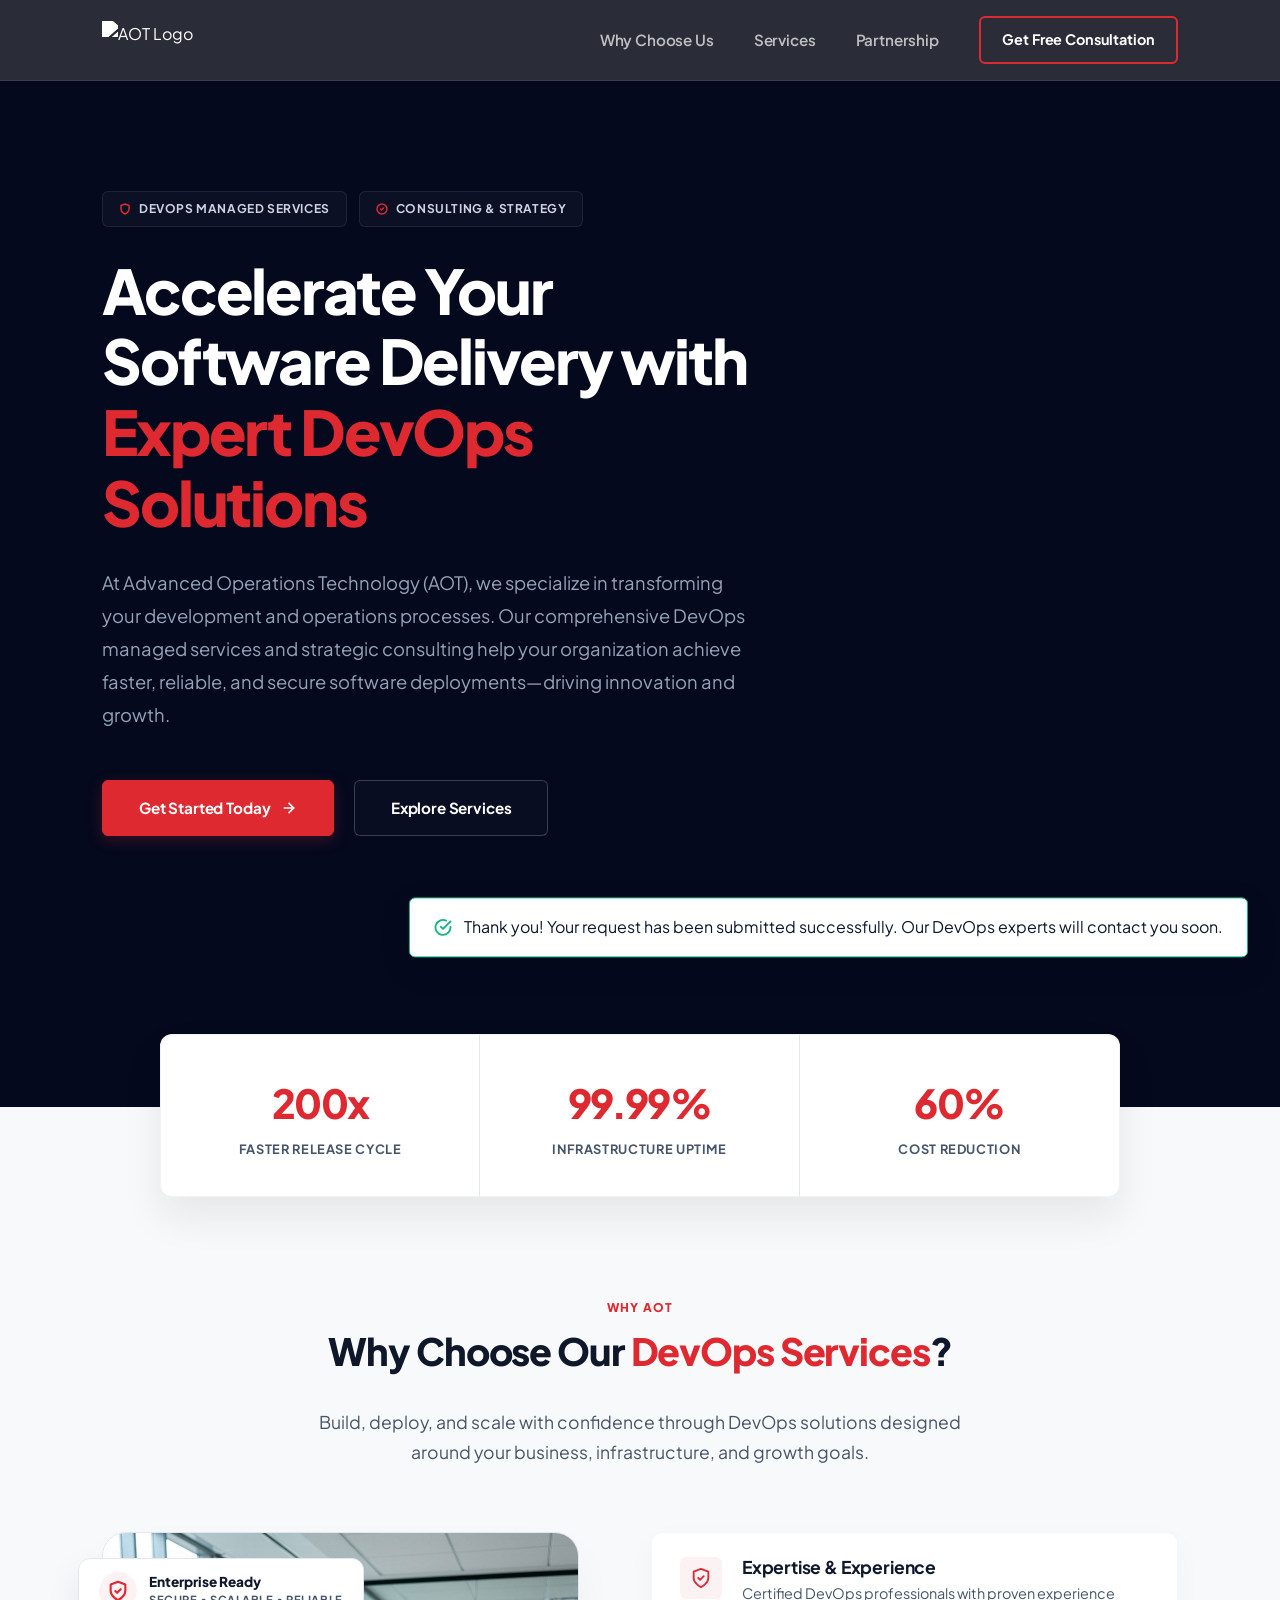
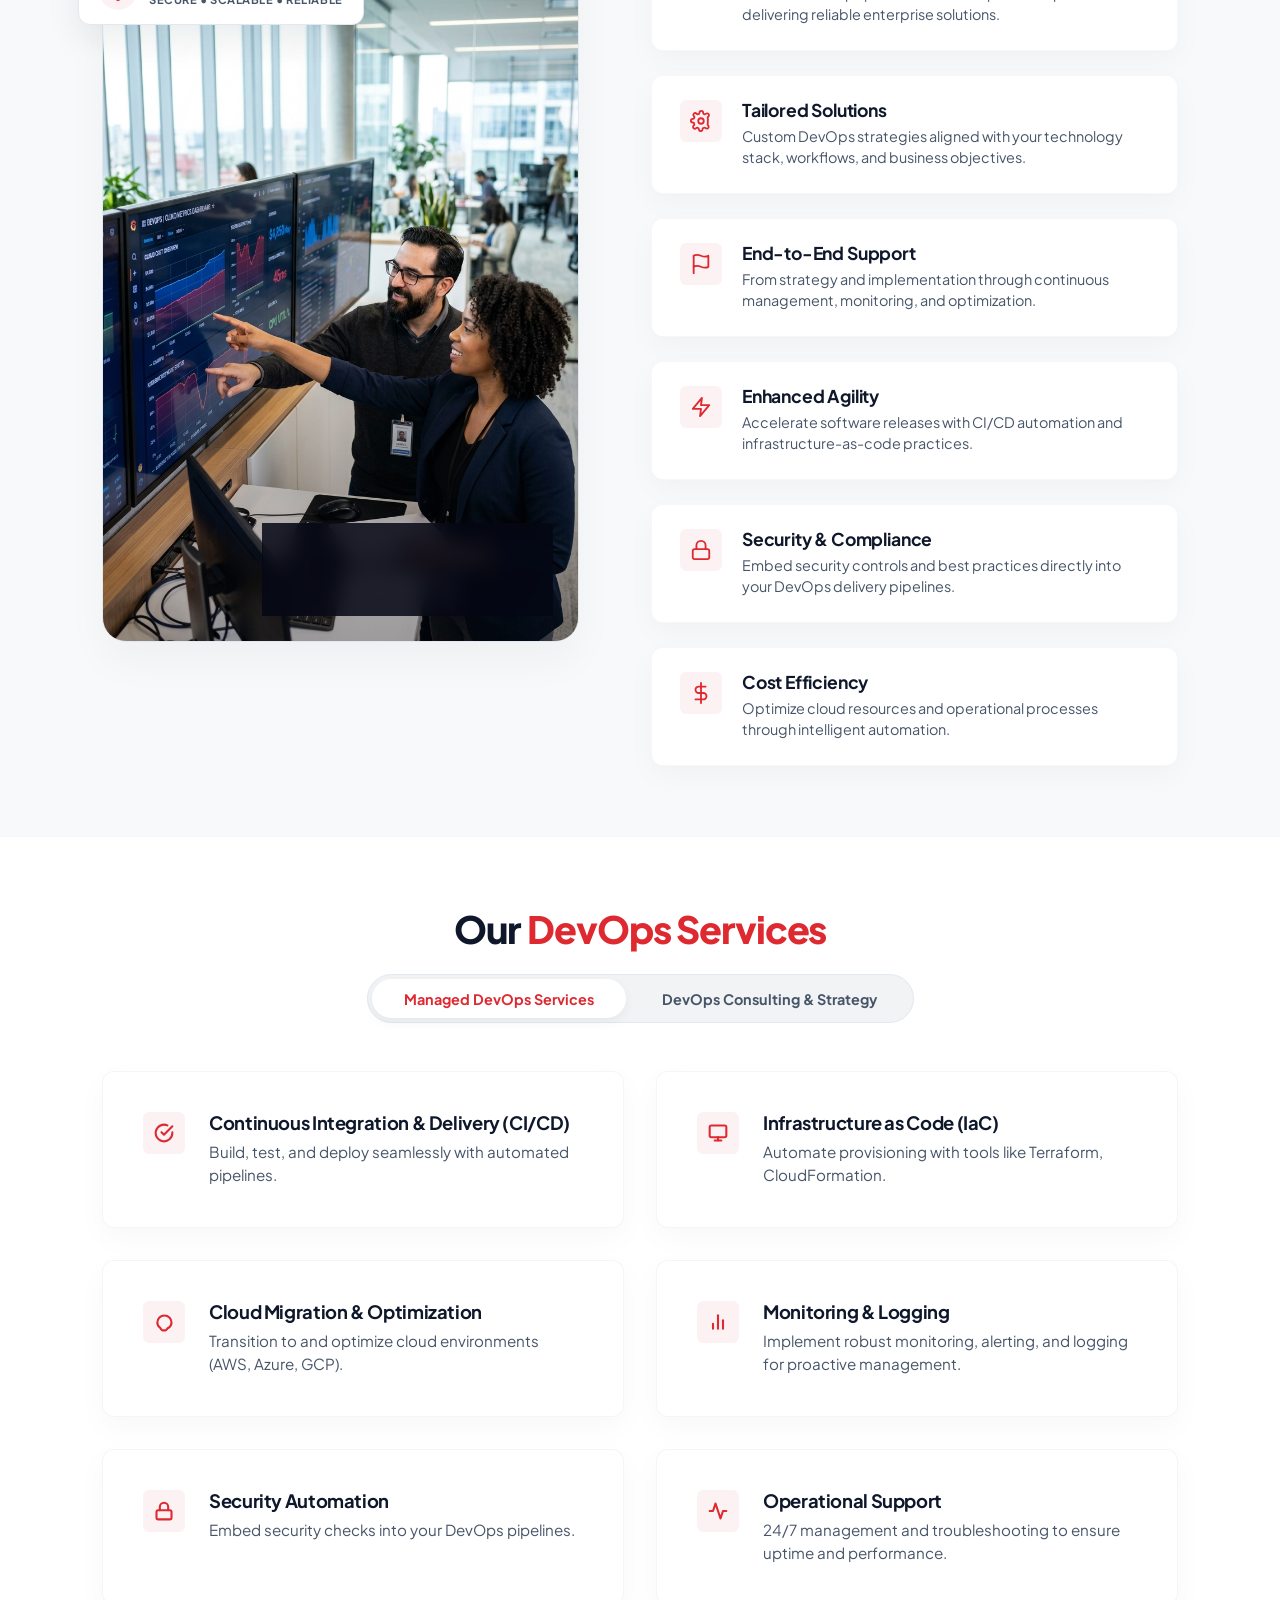
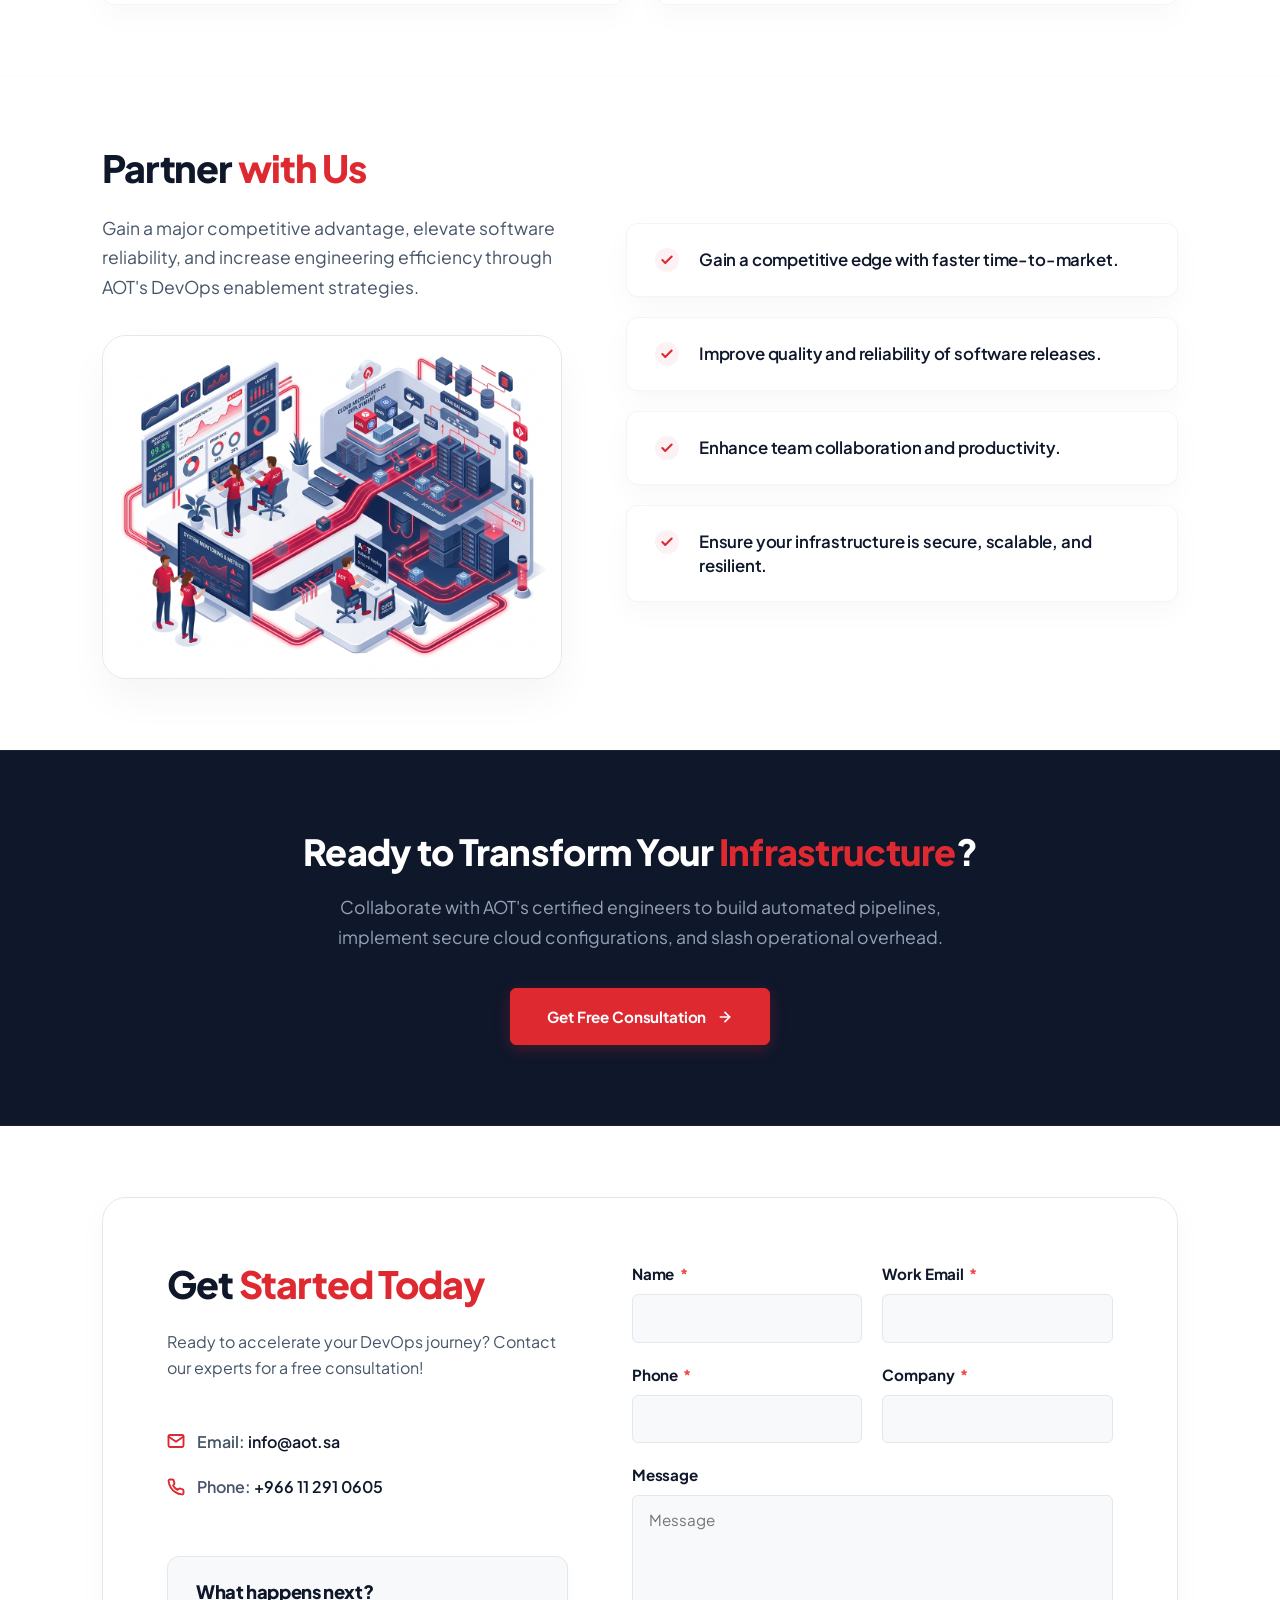
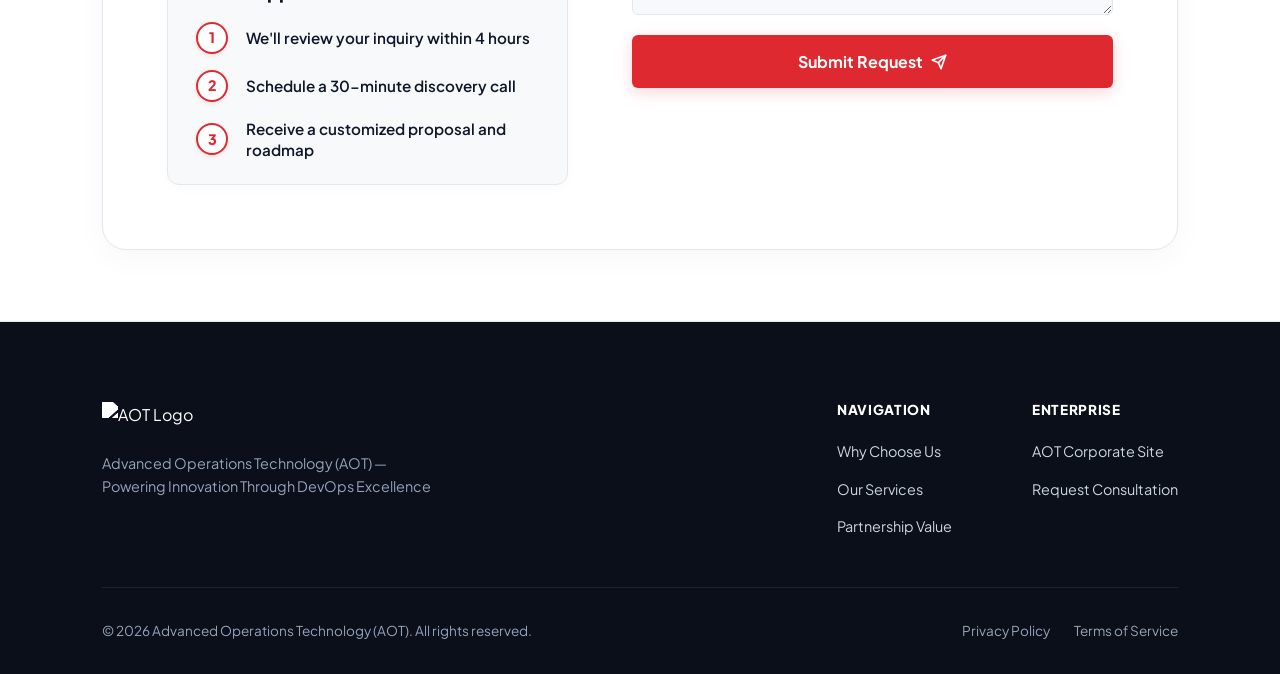
==== commit 902d39cc: "restructure contact form with grid fields: Name, Work Email, Phone, Company, and optional Message" ====
--- a/index.html
+++ b/index.html
@@ -570,19 +570,31 @@
 
           <!-- Contact Form -->
           <form class="contact-form" id="contactForm" aria-label="Request DevOps Consultation Form">
-            <div class="form-group">
-              <label for="name">Name</label>
-              <input type="text" id="name" name="name" class="form-control" placeholder="Your Name" required>
+            <div class="form-grid">
+              <div class="form-group">
+                <label for="name">Name <span class="required-asterisk">*</span></label>
+                <input type="text" id="name" name="name" class="form-control" placeholder="" required>
+              </div>
+              
+              <div class="form-group">
+                <label for="email">Work Email <span class="required-asterisk">*</span></label>
+                <input type="email" id="email" name="email" class="form-control" placeholder="" required>
+              </div>
+              
+              <div class="form-group">
+                <label for="phone">Phone <span class="required-asterisk">*</span></label>
+                <input type="tel" id="phone" name="phone" class="form-control" placeholder="" required>
+              </div>
+              
+              <div class="form-group">
+                <label for="company">Company <span class="required-asterisk">*</span></label>
+                <input type="text" id="company" name="company" class="form-control" placeholder="" required>
+              </div>
             </div>
             
             <div class="form-group">
-              <label for="email">Work Email</label>
-              <input type="email" id="email" name="email" class="form-control" placeholder="name@company.com" required>
-            </div>
-            
-            <div class="form-group">
-              <label for="message">Message/Need</label>
-              <textarea id="message" name="message" class="form-control" placeholder="Describe your current challenge or goal..." required></textarea>
+              <label for="message">Message</label>
+              <textarea id="message" name="message" class="form-control" placeholder="Message"></textarea>
             </div>
 
             <button type="submit" class="btn-submit" id="submitBtn">
--- a/index.css
+++ b/index.css
@@ -987,6 +987,23 @@
   gap: 1.25rem;
 }
 
+.form-grid {
+  display: grid;
+  grid-template-columns: repeat(2, 1fr);
+  gap: 1.25rem;
+}
+
+@media (max-width: 576px) {
+  .form-grid {
+    grid-template-columns: 1fr;
+  }
+}
+
+.required-asterisk {
+  color: #EF4444;
+  margin-left: 0.15rem;
+}
+
 .form-group {
   display: flex;
   flex-direction: column;
@@ -994,11 +1011,11 @@
 }
 
 .form-group label {
-  font-size: 0.85rem;
+  font-size: 0.95rem;
   font-weight: 700;
-  text-transform: uppercase;
-  letter-spacing: 0.05em;
-  color: var(--text-secondary);
+  text-transform: none;
+  letter-spacing: -0.01em;
+  color: var(--text-primary);
 }
 
 .form-control {
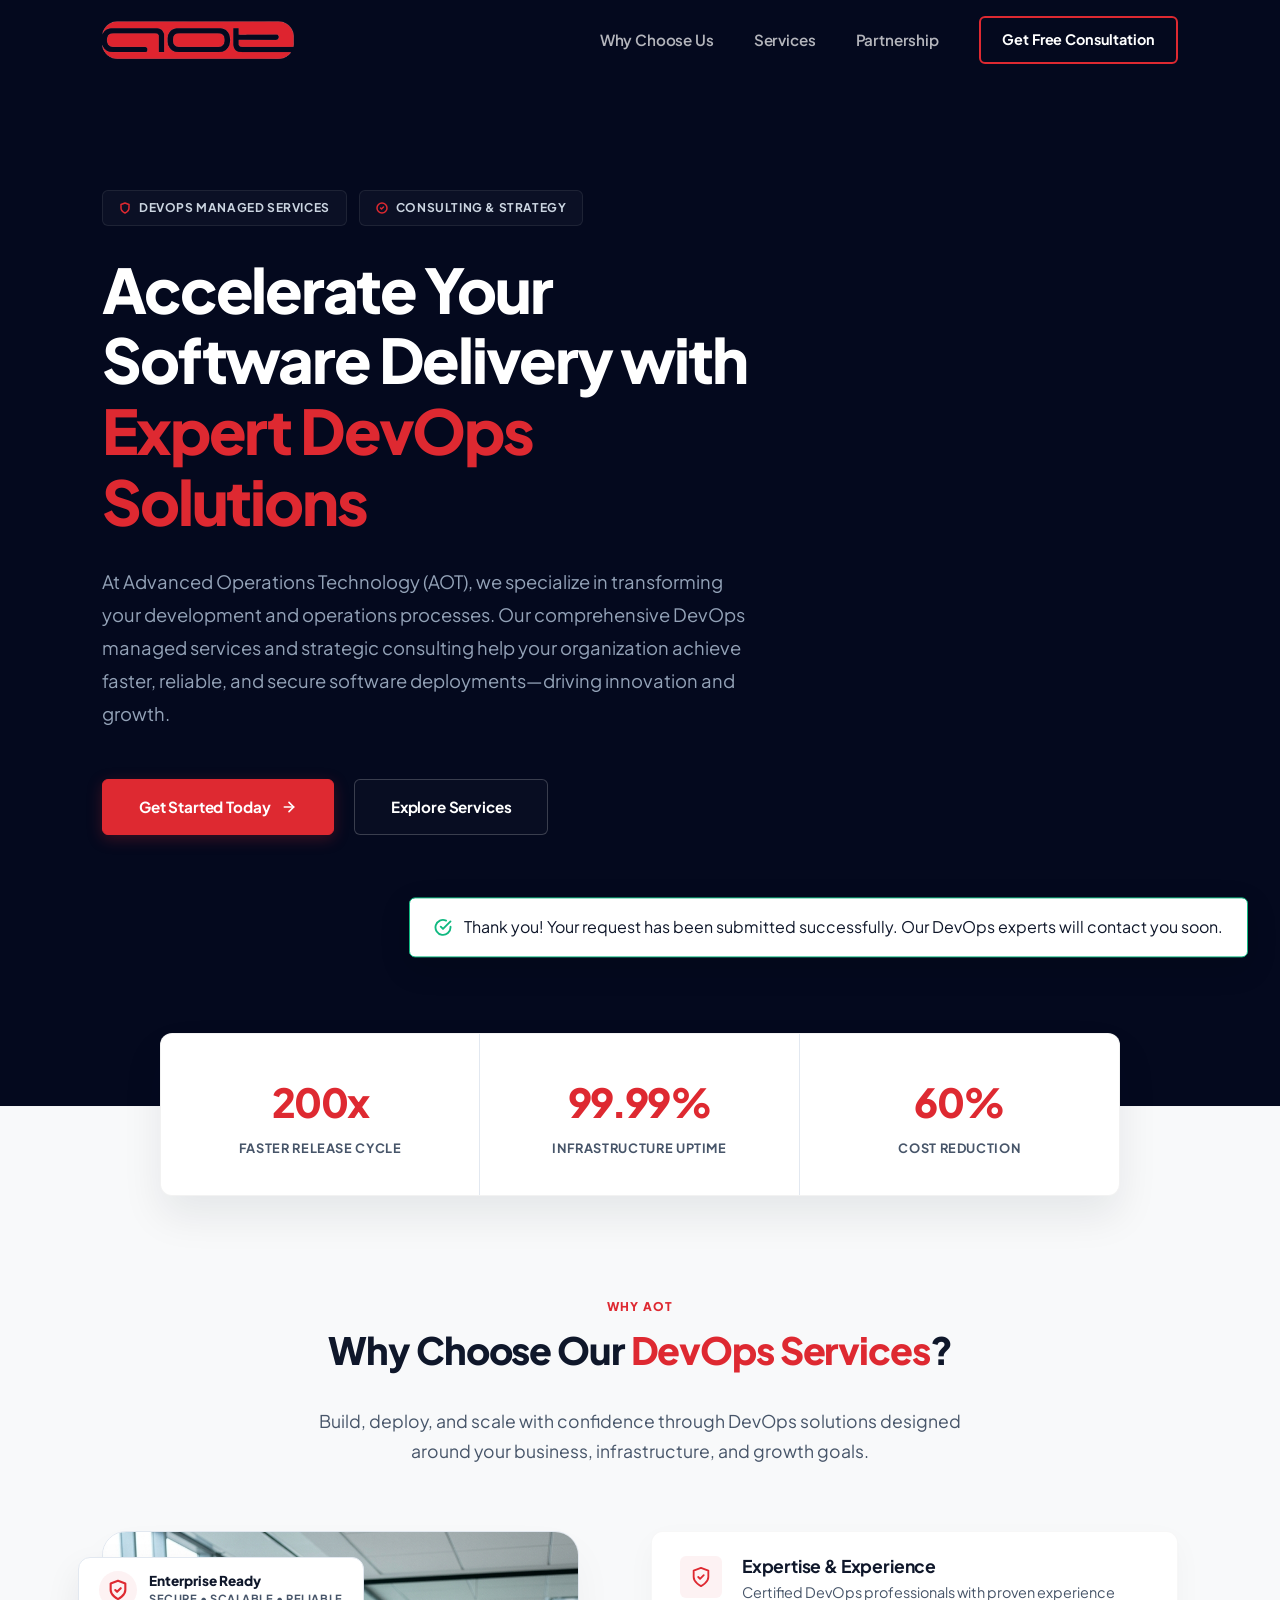
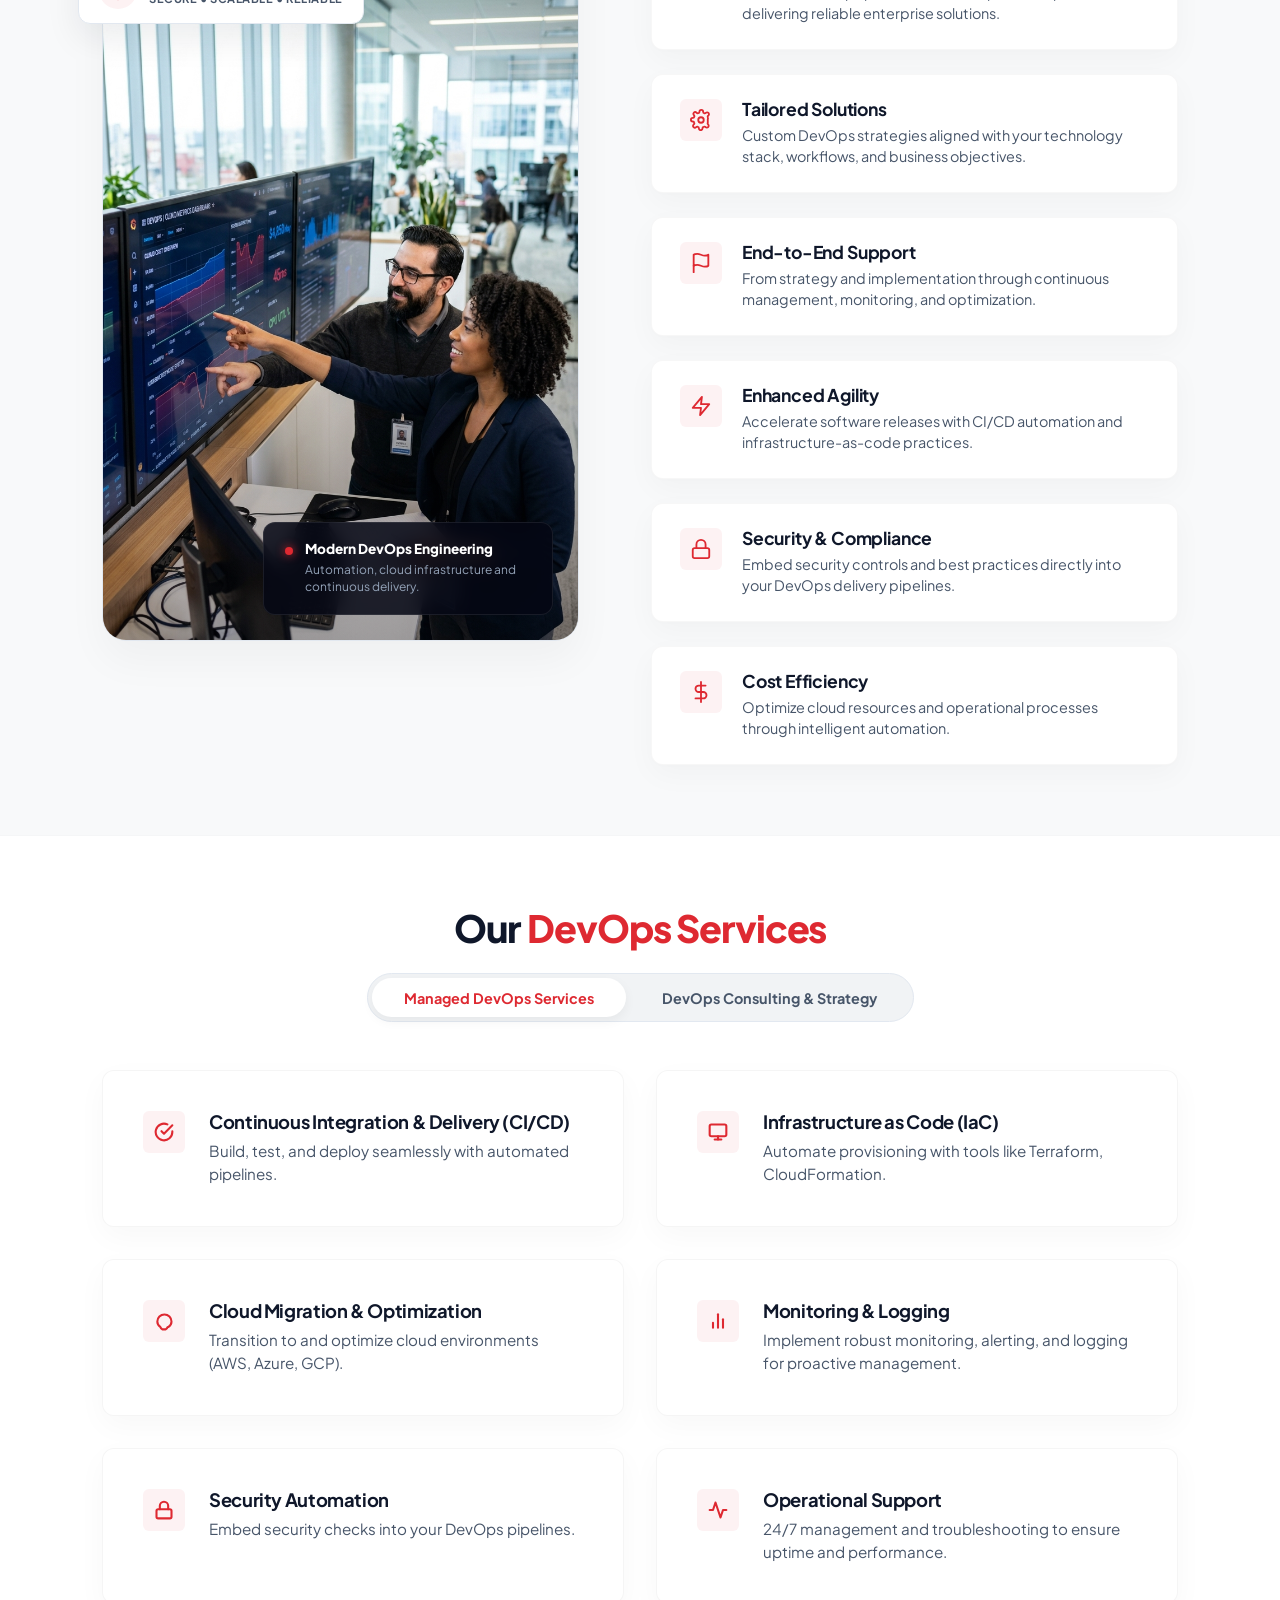
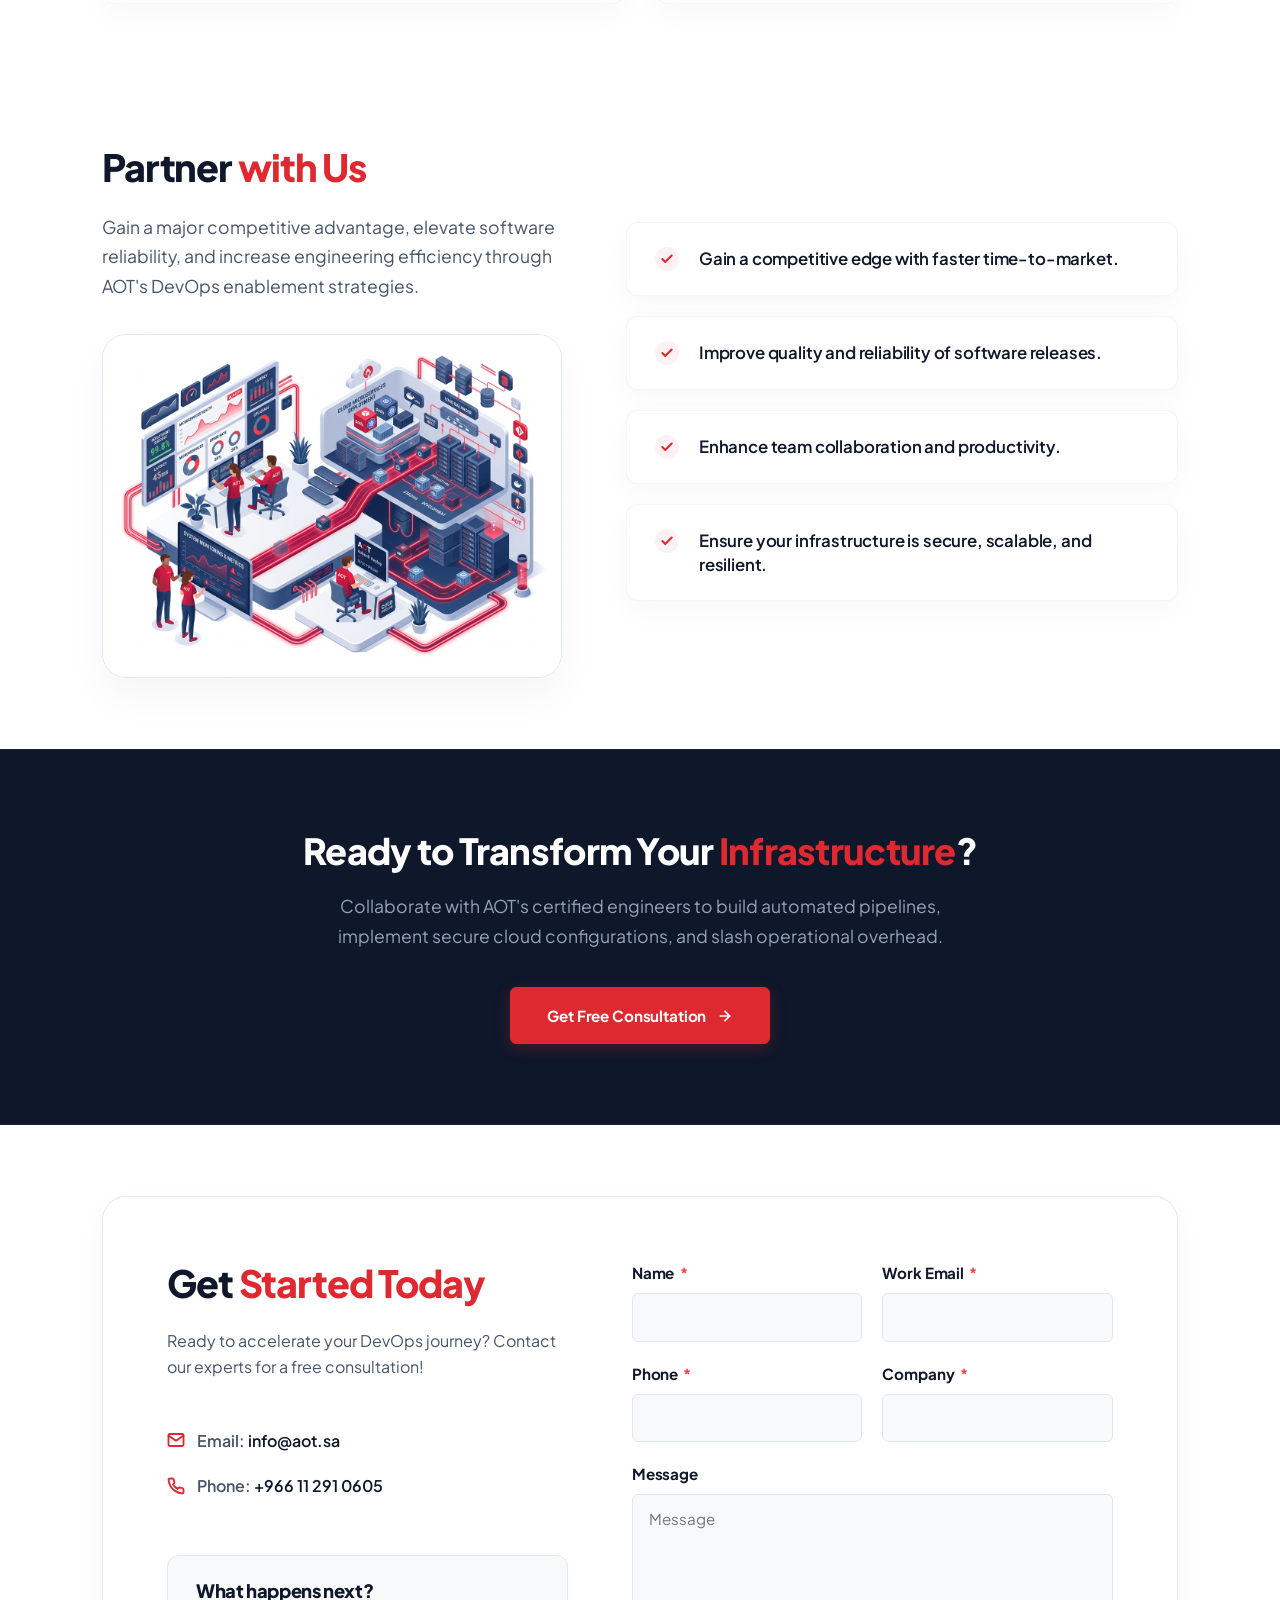
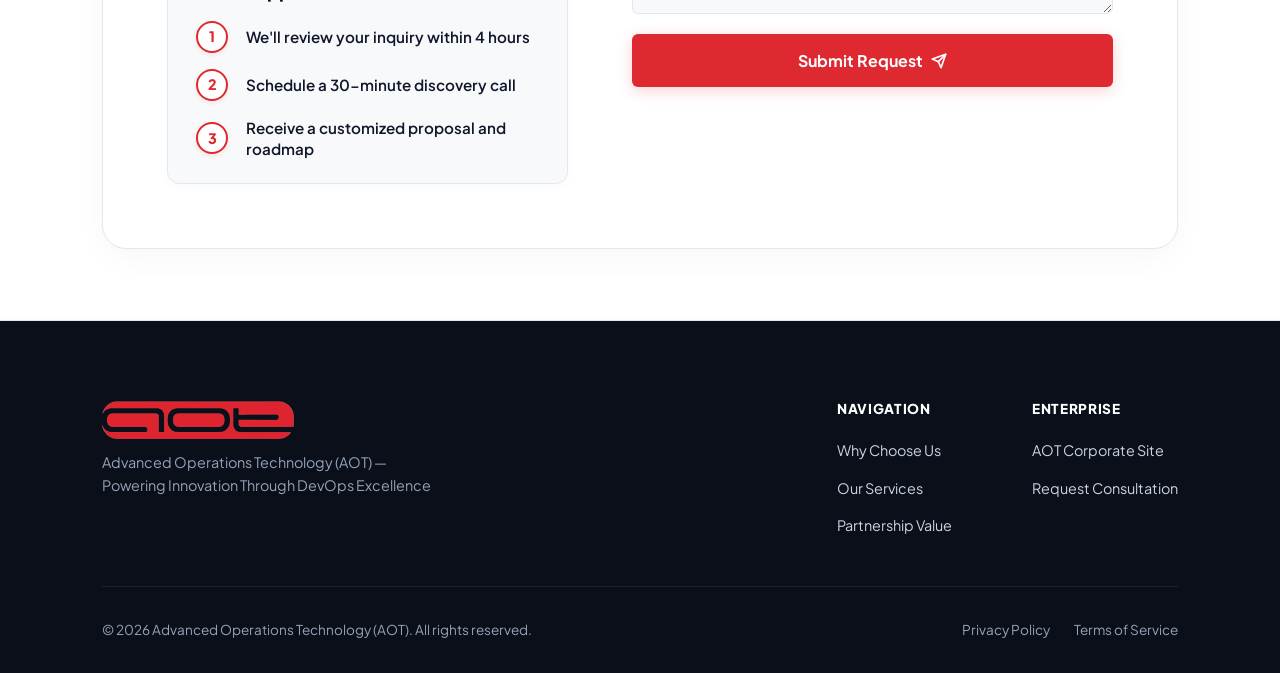
==== commit d68f9716: "update header/footer logos to local custom red capsule asset and enable transparent navigation heade" ====
--- a/index.html
+++ b/index.html
@@ -25,7 +25,7 @@
   <header class="site-header" id="siteHeader">
     <div class="container nav-container">
       <a href="#" class="logo-link" aria-label="AOT Home">
-        <img src="https://www.aot.sa/wp-content/uploads/2019/12/nayifat_logo.png" alt="AOT Logo" class="inverted-logo">
+        <img src="aot-logo.png" alt="AOT Logo" class="header-logo">
       </a>
       
       <!-- Mobile Nav Trigger -->
@@ -619,7 +619,7 @@
       <div class="footer-top">
         <div class="footer-brand">
           <a href="#" class="logo-link">
-            <img src="https://www.aot.sa/wp-content/uploads/2019/12/nayifat_logo.png" alt="AOT Logo" style="filter: brightness(0) invert(1);">
+            <img src="aot-logo.png" alt="AOT Logo" class="footer-logo">
           </a>
           <p class="footer-tagline">
             Advanced Operations Technology (AOT) — Powering Innovation Through DevOps Excellence
--- a/index.css
+++ b/index.css
@@ -132,22 +132,25 @@
   border-bottom: 1px solid rgba(0, 0, 0, 0.01);
 }
 
-/* Sticky Navigation Header - Styled Dark to blend with Dark Hero */
+/* Sticky Navigation Header - Transparent initially, solid on scroll */
 header.site-header {
-  position: sticky;
+  position: fixed; /* Fixed overlays header on top of hero background */
   top: 0;
   left: 0;
   width: 100%;
   z-index: 100;
+  border-bottom: 1px solid rgba(255, 255, 255, 0); /* Transparent border */
+  background: transparent;
+  backdrop-filter: none;
+  -webkit-backdrop-filter: none;
+  transition: var(--transition-normal);
+}
+
+header.site-header.scrolled {
+  background: rgba(4, 9, 30, 0.95); /* Matches hero dark navy color */
   border-bottom: 1px solid rgba(255, 255, 255, 0.08);
-  background: rgba(5, 8, 20, 0.85); /* Dark space navy matching hero */
   backdrop-filter: blur(20px);
   -webkit-backdrop-filter: blur(20px);
-  transition: var(--transition-normal);
-}
-
-header.site-header.scrolled {
-  background: rgba(5, 8, 20, 0.95);
   box-shadow: 0 4px 30px rgba(0, 0, 0, 0.15);
 }
 
@@ -255,7 +258,7 @@
 
 /* Immersive Dark Hero Section (Left-aligned text with loop background) */
 .hero-section {
-  padding-top: 110px;
+  padding-top: 190px;
   padding-bottom: 20px; /* Reduced bottom padding for stats overlap */
   background-color: #04091e; /* Deep blue base matching image */
   position: relative;
@@ -1352,7 +1355,7 @@
   }
   
   .hero-section {
-    padding-top: 130px;
+    padding-top: 160px;
     padding-bottom: 80px;
   }
   
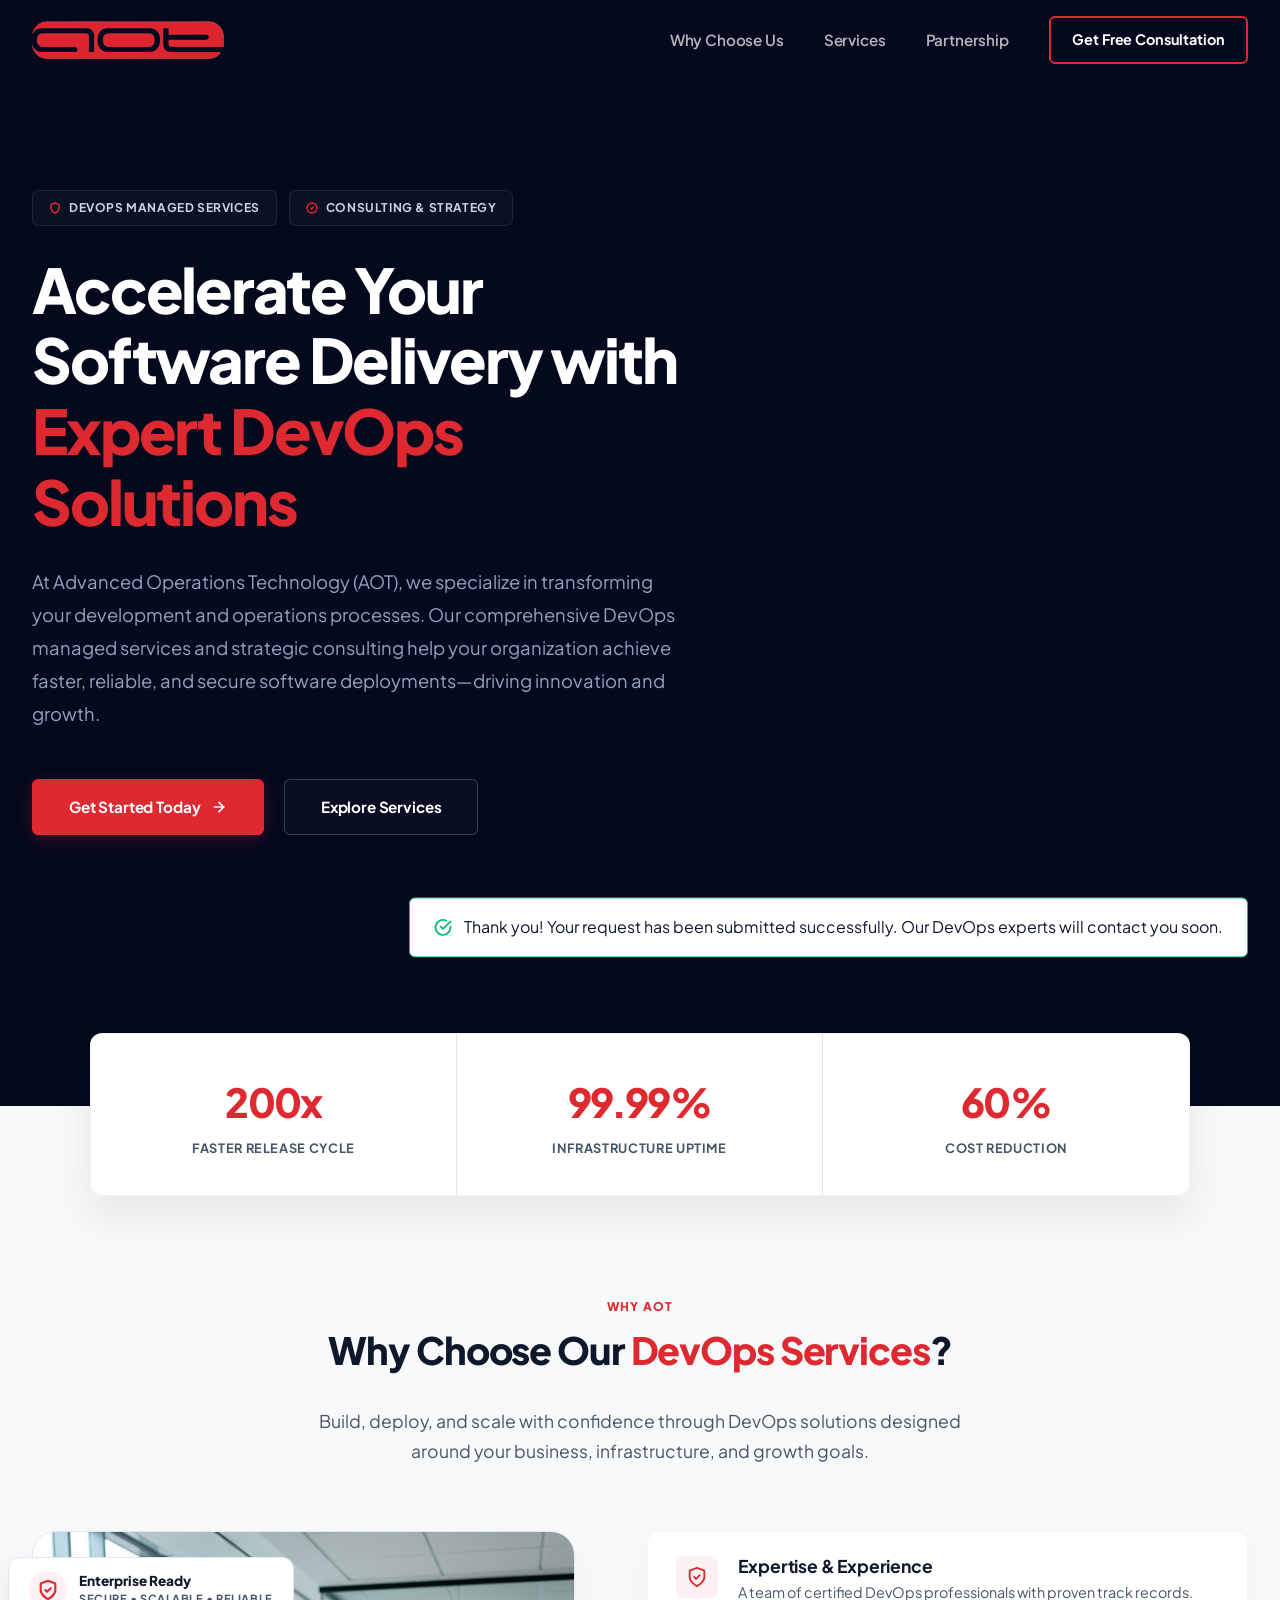
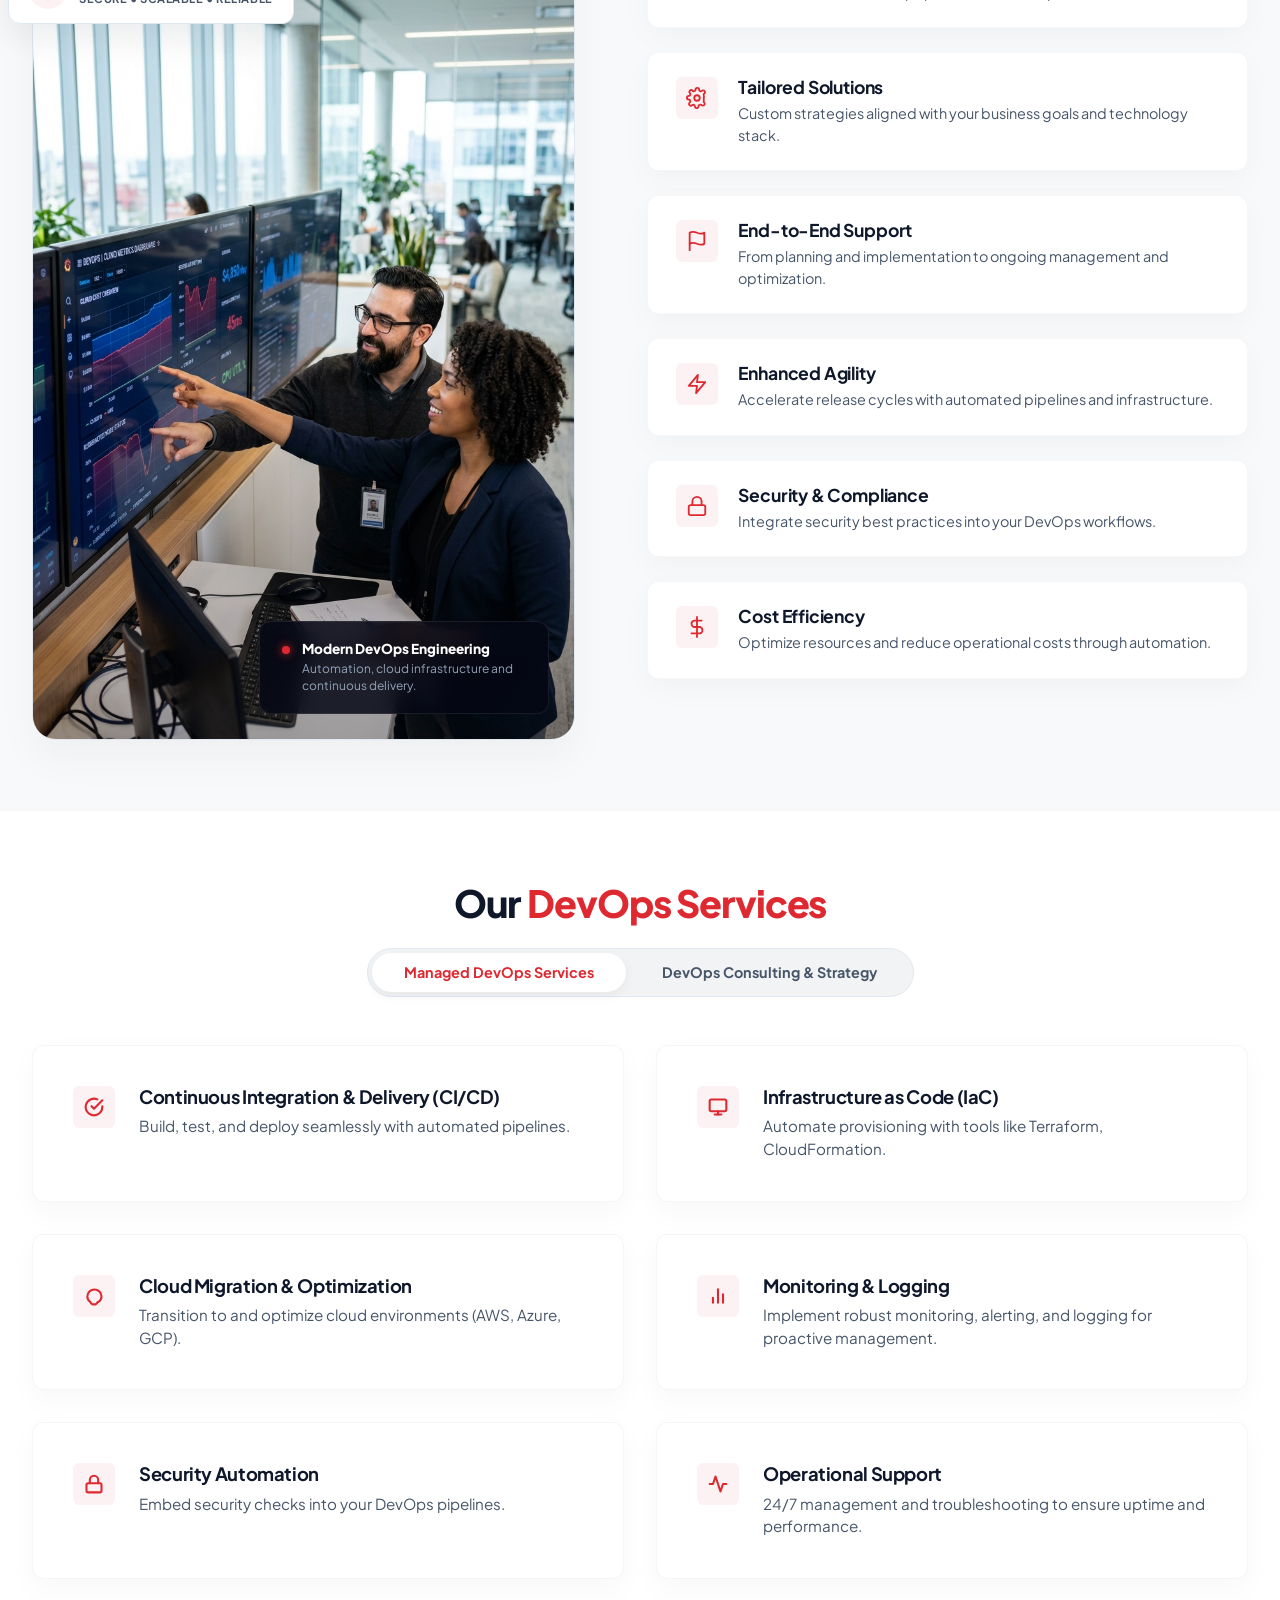
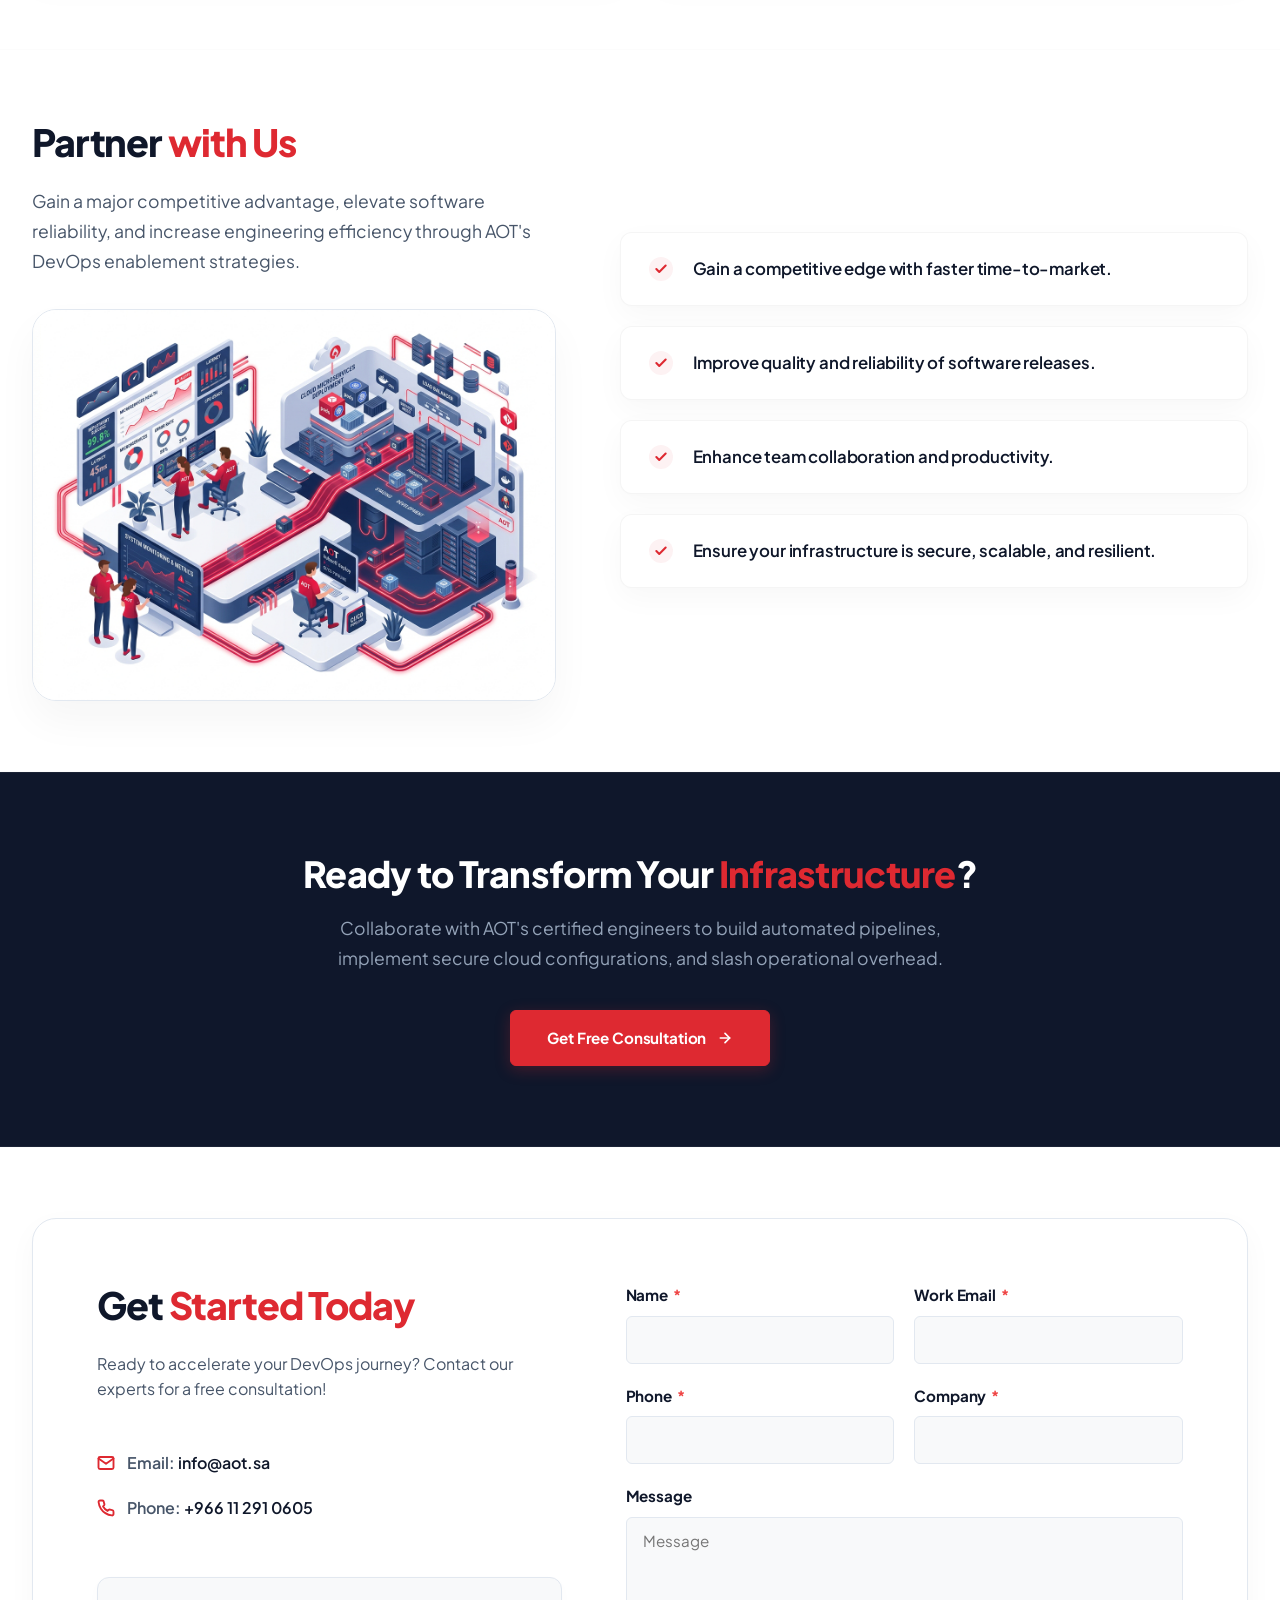
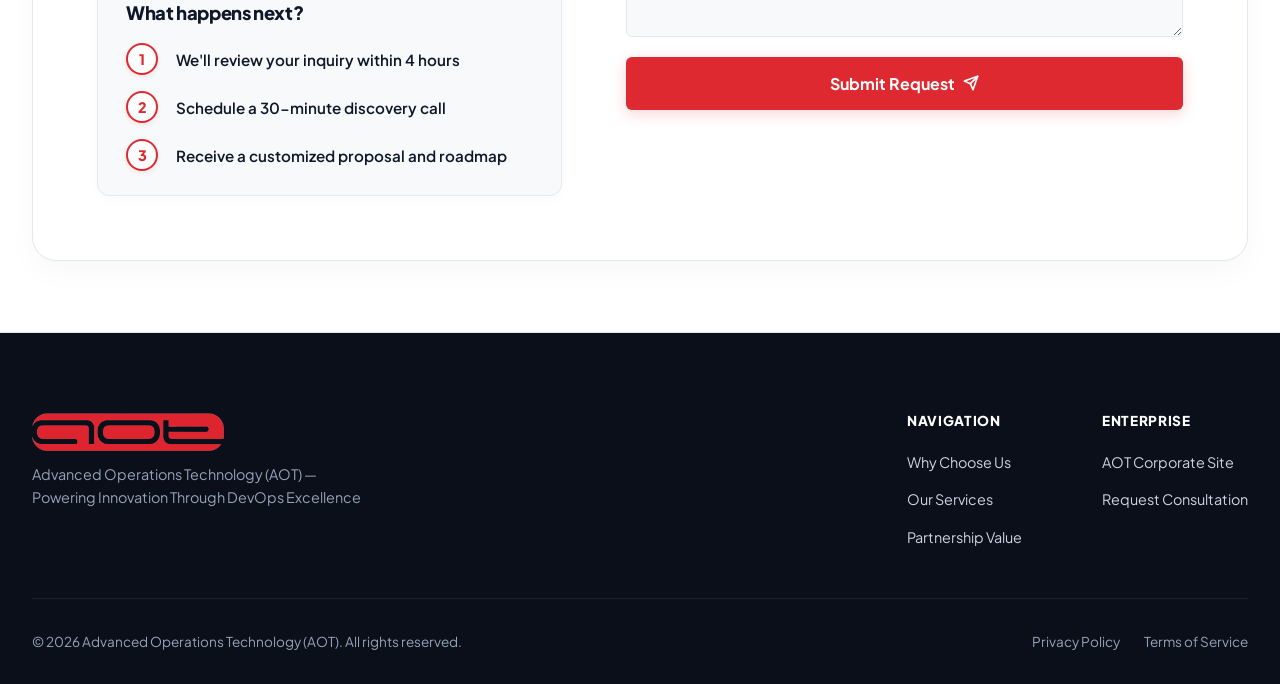
==== commit 307efa58: "restore all DevOps content to match PDF text exactly word-for-word" ====
--- a/index.html
+++ b/index.html
@@ -182,8 +182,8 @@
               <div class="why-feature-content">
                 <h3>Expertise & Experience</h3>
                 <p>
-                  Certified DevOps professionals with proven experience delivering
-                  reliable enterprise solutions.
+                  A team of certified DevOps professionals with proven track
+                  records.
                 </p>
               </div>
             </div>
@@ -207,8 +207,8 @@
               <div class="why-feature-content">
                 <h3>Tailored Solutions</h3>
                 <p>
-                  Custom DevOps strategies aligned with your technology stack,
-                  workflows, and business objectives.
+                  Custom strategies aligned with your business goals and
+                  technology stack.
                 </p>
               </div>
             </div>
@@ -232,8 +232,8 @@
               <div class="why-feature-content">
                 <h3>End-to-End Support</h3>
                 <p>
-                  From strategy and implementation through continuous management,
-                  monitoring, and optimization.
+                  From planning and implementation to ongoing management
+                  and optimization.
                 </p>
               </div>
             </div>
@@ -256,8 +256,8 @@
               <div class="why-feature-content">
                 <h3>Enhanced Agility</h3>
                 <p>
-                  Accelerate software releases with CI/CD automation and
-                  infrastructure-as-code practices.
+                  Accelerate release cycles with automated pipelines and
+                  infrastructure.
                 </p>
               </div>
             </div>
@@ -281,8 +281,8 @@
               <div class="why-feature-content">
                 <h3>Security & Compliance</h3>
                 <p>
-                  Embed security controls and best practices directly into your
-                  DevOps delivery pipelines.
+                  Integrate security best practices into your DevOps
+                  workflows.
                 </p>
               </div>
             </div>
@@ -306,8 +306,8 @@
               <div class="why-feature-content">
                 <h3>Cost Efficiency</h3>
                 <p>
-                  Optimize cloud resources and operational processes through
-                  intelligent automation.
+                  Optimize resources and reduce operational costs through
+                  automation.
                 </p>
               </div>
             </div>
--- a/index.css
+++ b/index.css
@@ -27,7 +27,7 @@
   --font-sans: 'Plus Jakarta Sans', -apple-system, BlinkMacSystemFont, 'Segoe UI', Roboto, sans-serif;
   
   /* Corners & Boundaries */
-  --container-width: 1140px;
+  --container-width: 1300px;
   --radius-sm: 6px;
   --radius-md: 12px;
   --radius-lg: 24px;
@@ -415,7 +415,7 @@
   display: grid;
   grid-template-columns: repeat(3, 1fr);
   width: 100%;
-  max-width: 960px;
+  max-width: 1100px;
   background: #FFFFFF; /* High-contrast white card */
   border: 1px solid rgba(0, 0, 0, 0.05);
   border-radius: var(--radius-md);
@@ -1257,6 +1257,10 @@
     align-items: center;
     text-align: center;
   }
+
+  .badge-wrapper {
+    justify-content: center;
+  }
   
   .hero-section .hero-title,
   .hero-section .hero-description {
@@ -1314,7 +1318,7 @@
   }
   
   #why-choose-us {
-    padding-top: 140px; /* Reduced top padding on mobile viewports */
+    padding-top: 80px; /* Reset to normal top padding since stats panel does not translate */
   }
   
   .nav-menu {
@@ -1372,7 +1376,10 @@
   
   .stats-panel {
     grid-template-columns: 1fr;
-    transform: translateY(80px); /* Hang out slightly less on mobile */
+    transform: none; /* Reset overlap translation on mobile */
+    margin: 2.5rem auto 0; /* Add normal spacing on top */
+    position: relative;
+    z-index: 10;
   }
   
   .stat-item {
@@ -1390,6 +1397,11 @@
   
   .services-grid {
     grid-template-columns: 1fr;
+  }
+  
+  .cta-card {
+    padding: 2.25rem 1.5rem;
+    gap: 2rem;
   }
   
   .footer-top {
@@ -1398,6 +1410,16 @@
     text-align: center;
   }
   
+  .footer-brand {
+    display: flex;
+    flex-direction: column;
+    align-items: center;
+  }
+  
+  .footer-brand .logo-link {
+    justify-content: center;
+  }
+  
   .footer-nav {
     flex-direction: column;
     align-items: center;
@@ -1410,3 +1432,31 @@
     text-align: center;
   }
 }
+
+@media (max-width: 600px) {
+  .tab-buttons {
+    flex-direction: column;
+    border-radius: var(--radius-md);
+    width: 100%;
+    background: transparent;
+    border: none;
+    gap: 0.75rem;
+    padding: 0;
+  }
+  
+  .tab-btn {
+    width: 100%;
+    border-radius: var(--radius-sm);
+    text-align: center;
+    padding: 0.85rem 1.5rem;
+    border: 1px solid var(--border-color);
+    background: var(--bg-secondary);
+  }
+  
+  .tab-btn.active {
+    background: var(--accent-primary);
+    color: #FFFFFF;
+    border-color: var(--accent-primary);
+    box-shadow: 0 4px 15px rgba(var(--accent-primary-rgb), 0.25);
+  }
+}
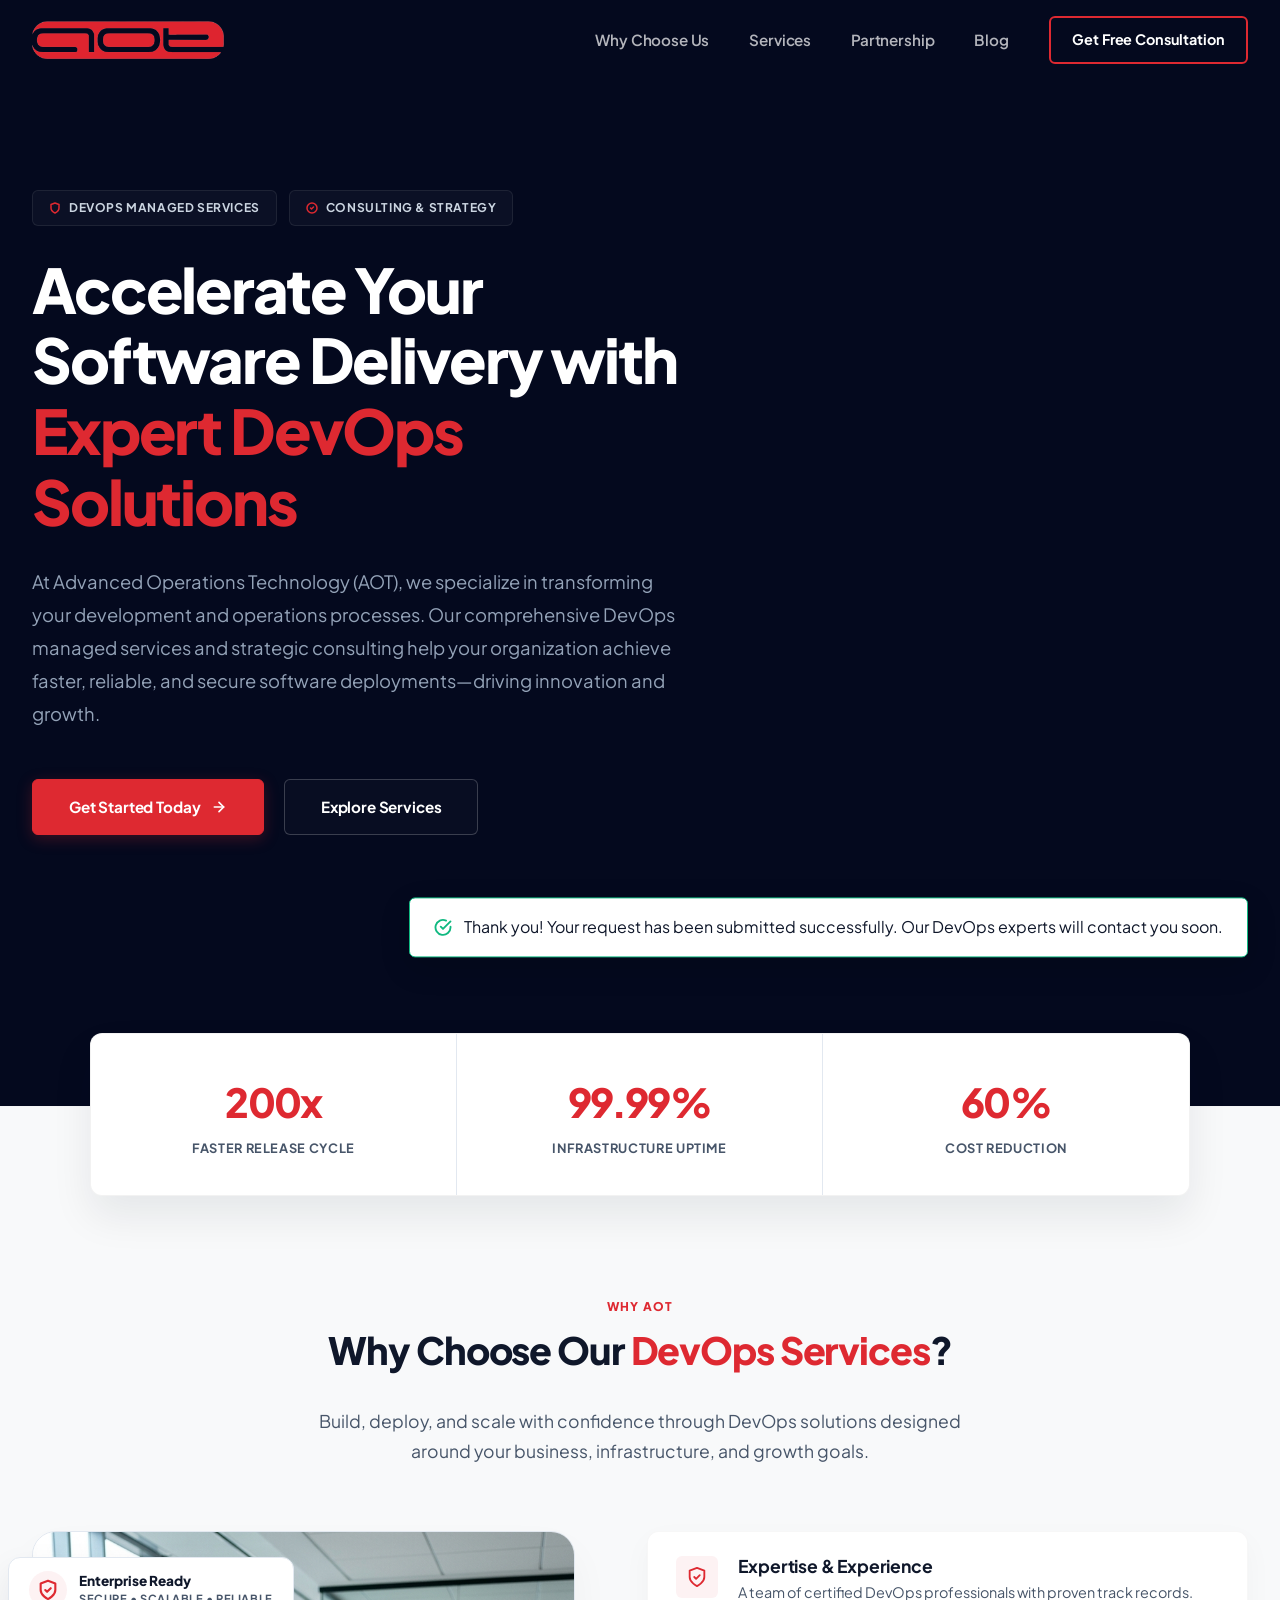
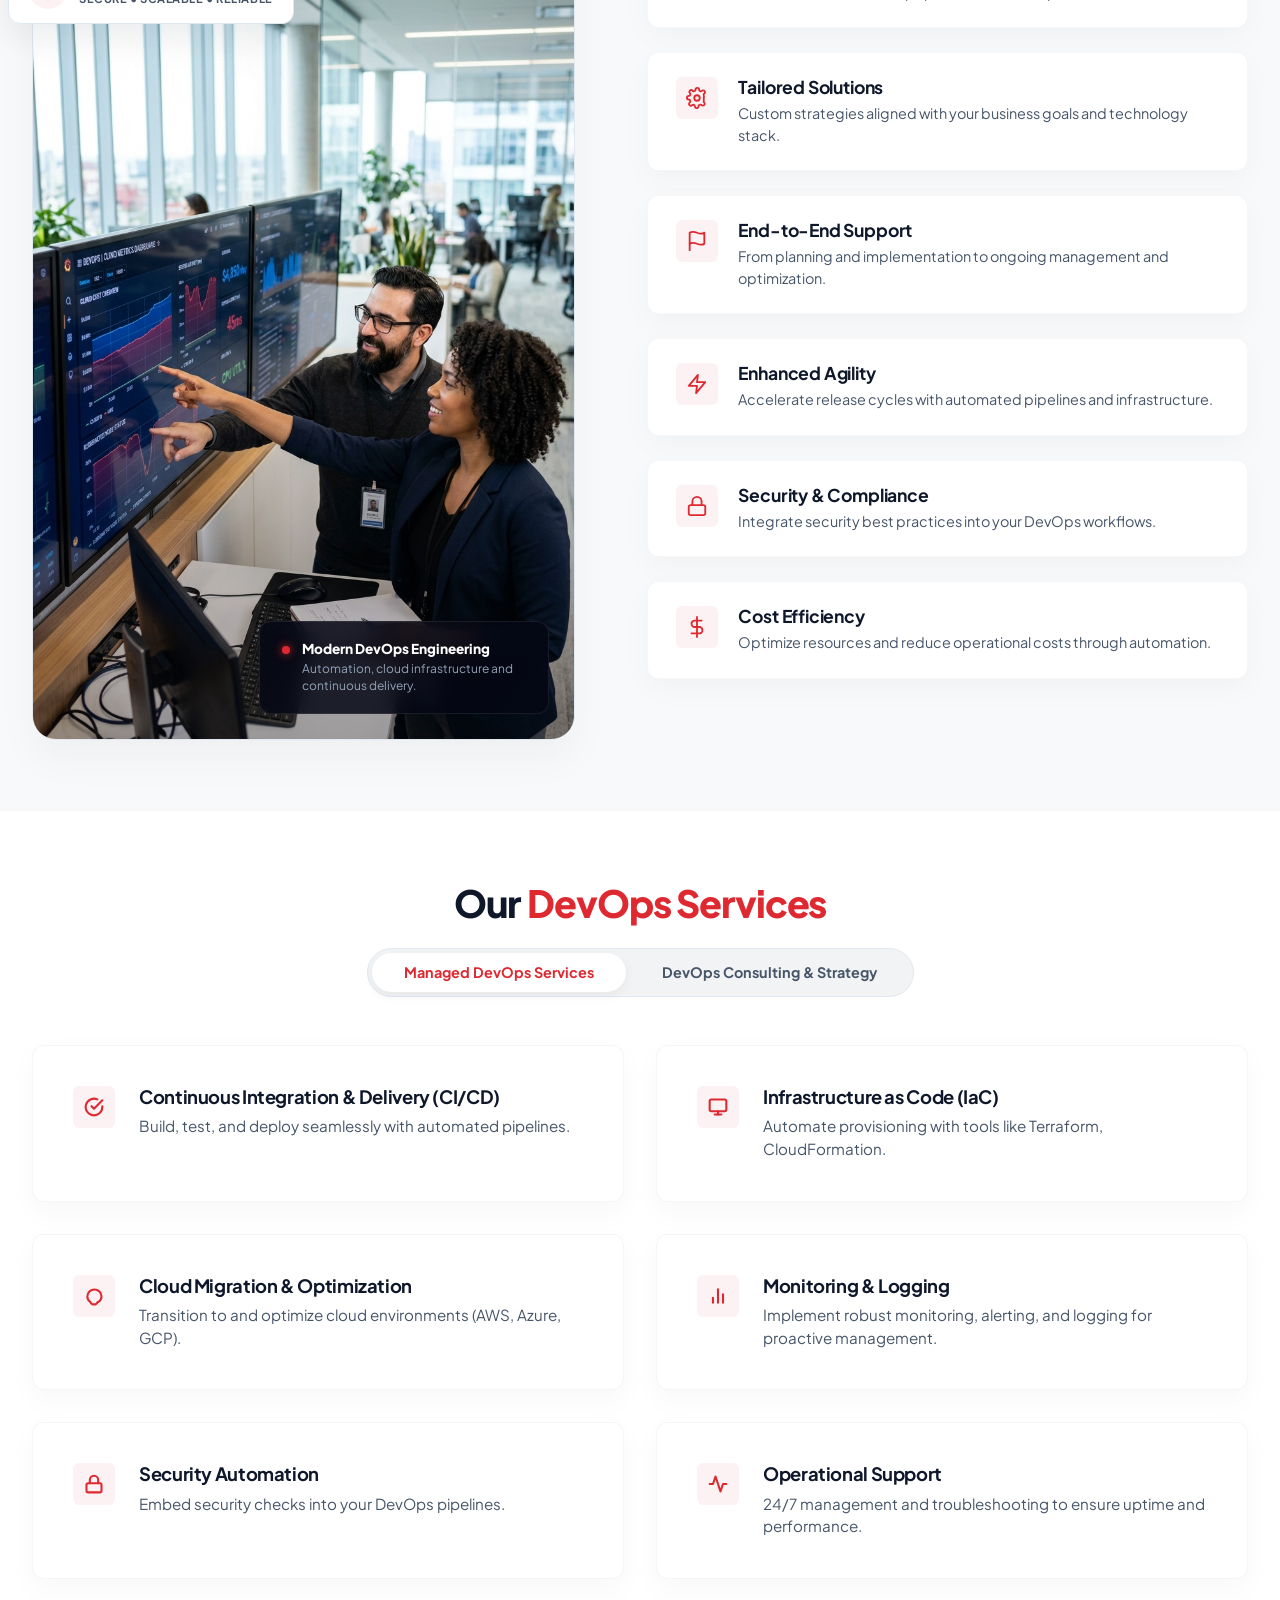
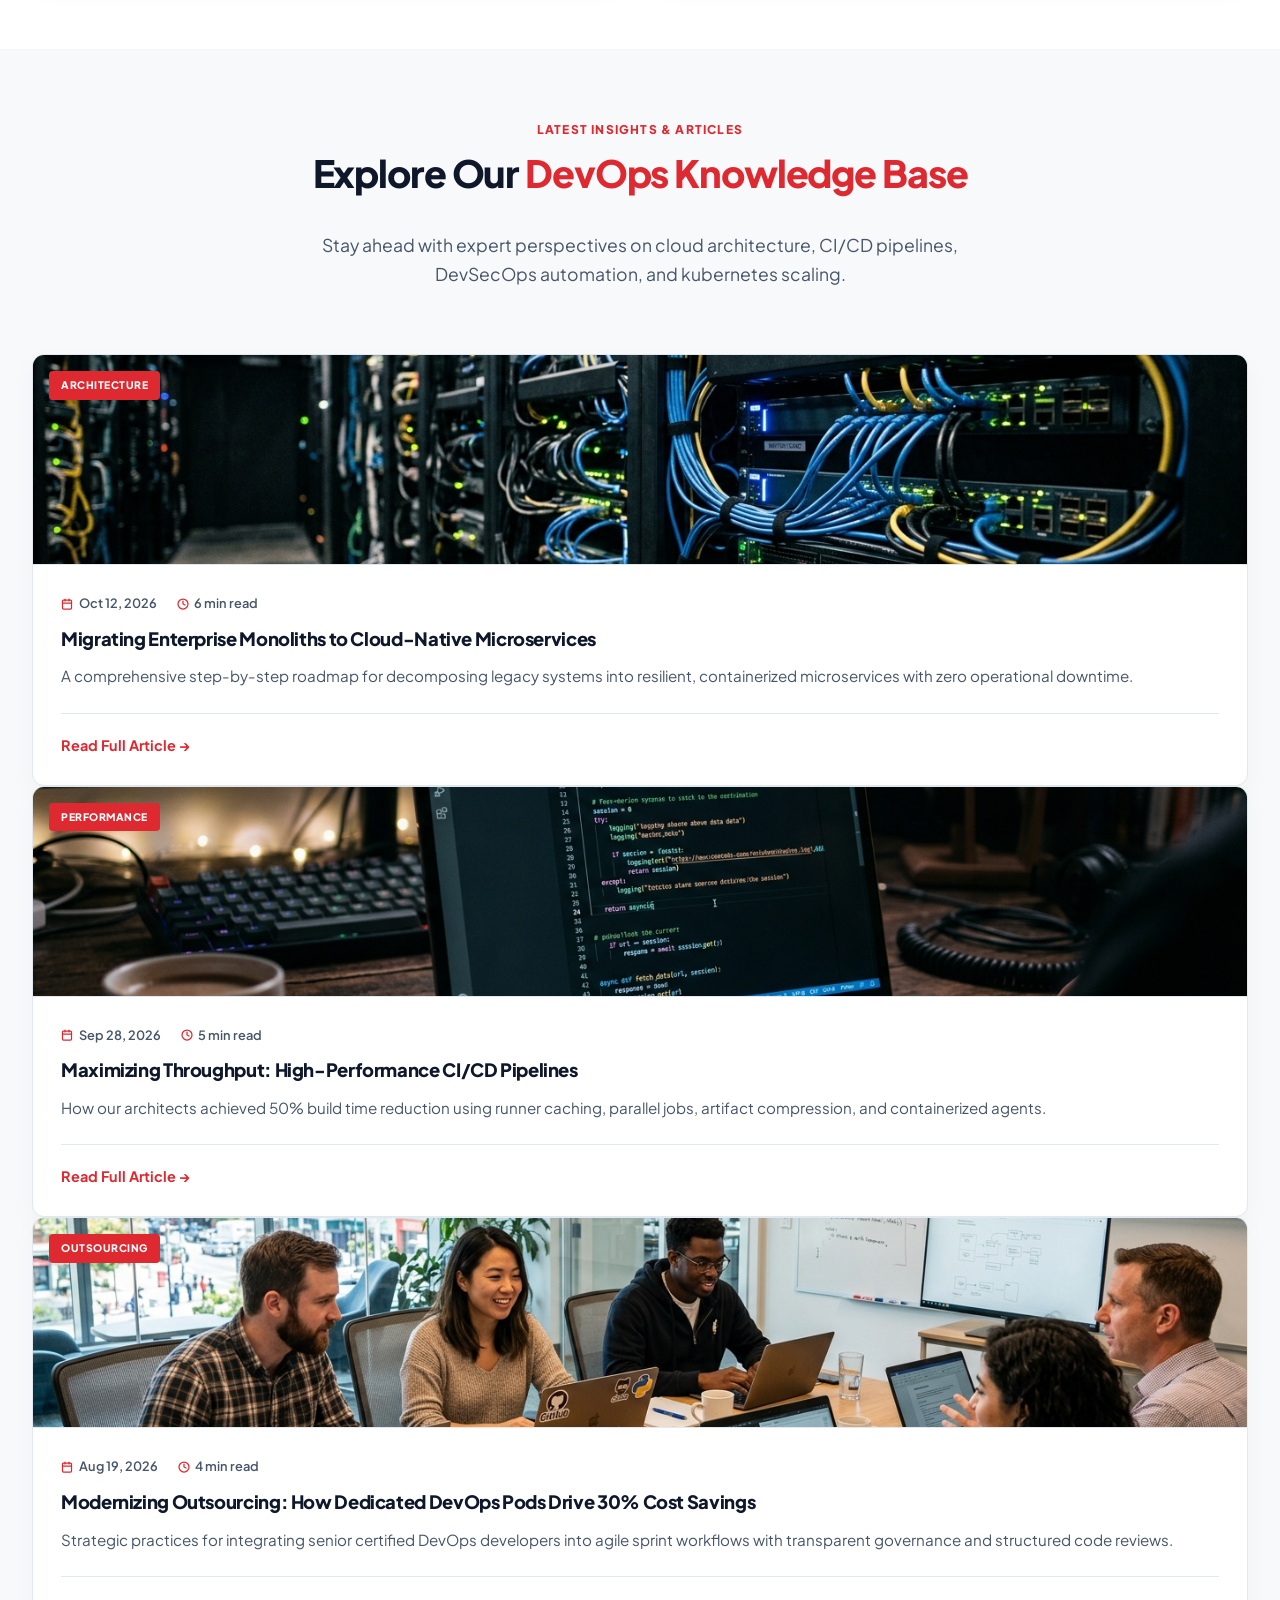
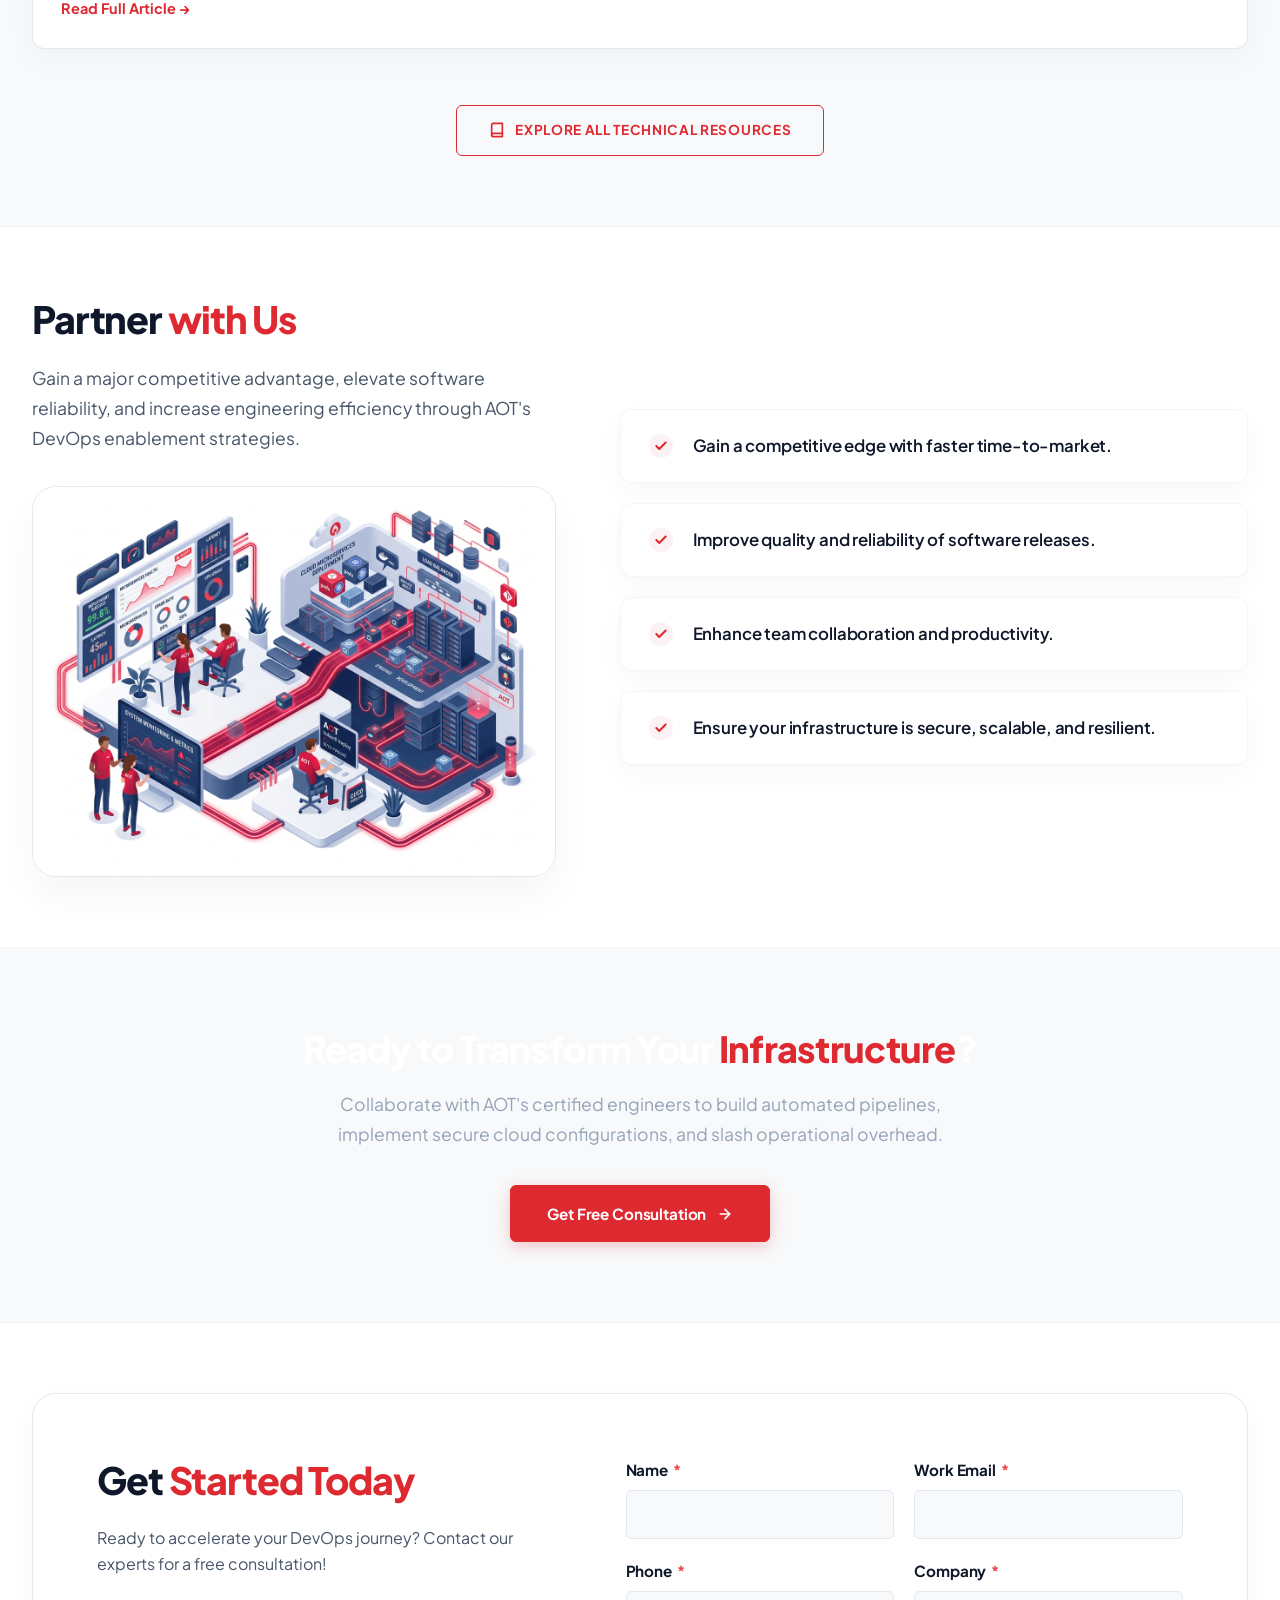
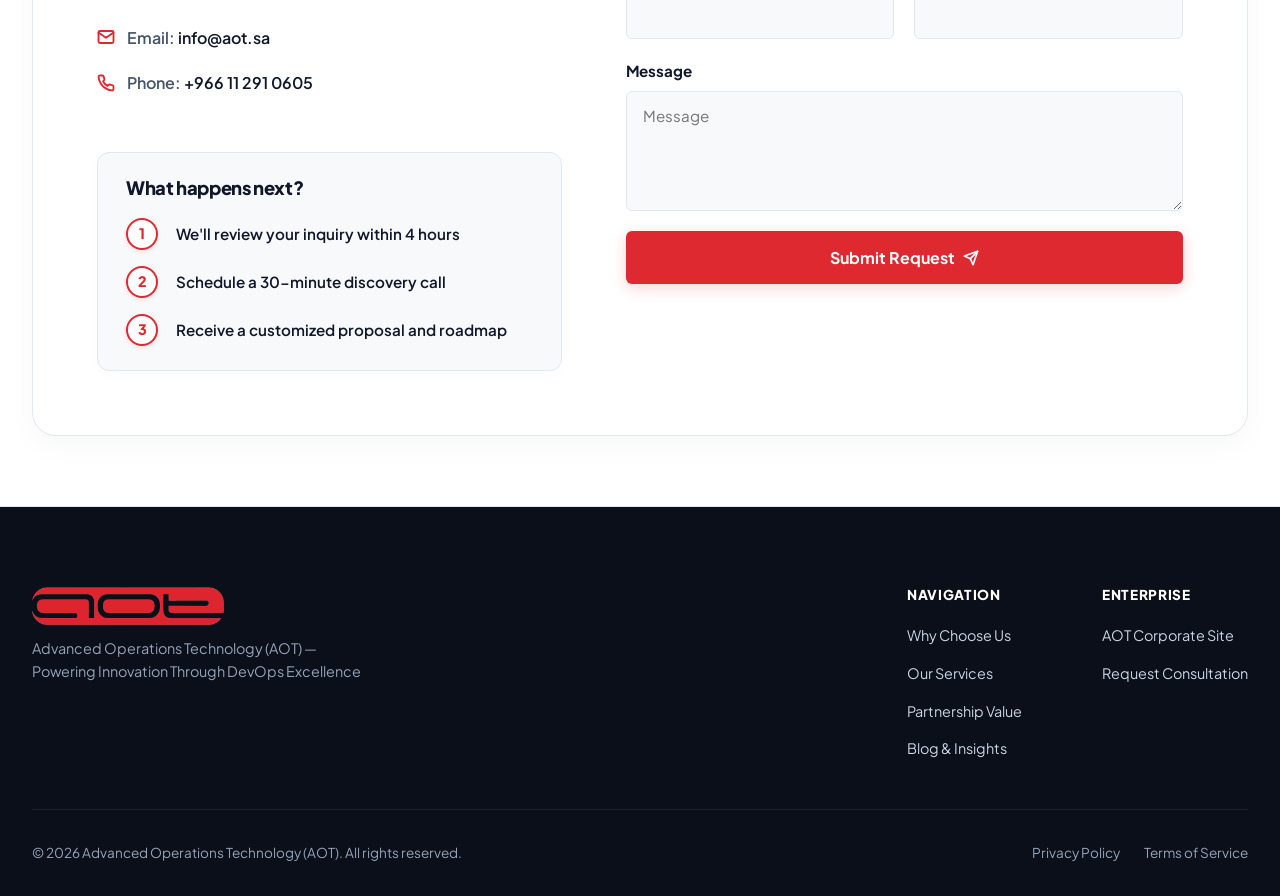
==== commit 42988b53: "update blog section layout, tags, meta indicators, and buttons to match reference screenshot design" ====
--- a/index.html
+++ b/index.html
@@ -40,6 +40,7 @@
         <a href="#why-choose-us" class="nav-link">Why Choose Us</a>
         <a href="#services" class="nav-link">Services</a>
         <a href="#partnership" class="nav-link">Partnership</a>
+        <a href="#blogs" class="nav-link">Blog</a>
         <a href="#contact" class="nav-cta-btn">Get Free Consultation</a>
       </nav>
     </div>
@@ -464,6 +465,114 @@
       </div>
     </section>
 
+    <!-- Blogs & Resources Section (Transitioning to Light Grey Mode) -->
+    <section class="blogs-section" id="blogs">
+      <div class="container">
+        <div class="blogs-heading">
+          <span class="section-label">LATEST INSIGHTS & ARTICLES</span>
+          <h2>
+            Explore Our <span class="highlight-red">DevOps Knowledge Base</span>
+          </h2>
+          <p class="blogs-subtitle">
+            Stay ahead with expert perspectives on cloud architecture, CI/CD pipelines, DevSecOps automation, and kubernetes scaling.
+          </p>
+        </div>
+
+        <div class="grid-3col">
+          <!-- Blog Card 1 -->
+          <article class="blog-card">
+            <div class="blog-image-box">
+              <img src="blog-post-1.jpg" alt="Dark enterprise server room with glowing blue and yellow cabling" class="blog-img">
+              <span class="blog-badge">ARCHITECTURE</span>
+            </div>
+            <div class="blog-content">
+              <div class="blog-meta-line">
+                <span class="meta-item">
+                  <svg width="12" height="12" viewBox="0 0 24 24" fill="none" stroke="currentColor" stroke-width="2.5" stroke-linecap="round" stroke-linejoin="round" class="meta-icon"><rect x="3" y="4" width="18" height="18" rx="2" ry="2"/><line x1="16" y1="2" x2="16" y2="6"/><line x1="8" y1="2" x2="8" y2="6"/><line x1="3" y1="10" x2="21" y2="10"/></svg>
+                  Oct 12, 2026
+                </span>
+                <span class="meta-item">
+                  <svg width="12" height="12" viewBox="0 0 24 24" fill="none" stroke="currentColor" stroke-width="2.5" stroke-linecap="round" stroke-linejoin="round" class="meta-icon"><circle cx="12" cy="12" r="10"/><polyline points="12 6 12 12 16 14"/></svg>
+                  6 min read
+                </span>
+              </div>
+              <h3 class="blog-title">Migrating Enterprise Monoliths to Cloud-Native Microservices</h3>
+              <p class="blog-desc">
+                A comprehensive step-by-step roadmap for decomposing legacy systems into resilient, containerized microservices with zero operational downtime.
+              </p>
+              <div class="blog-divider"></div>
+              <a href="#contact" class="blog-read-link">
+                Read Full Article &rarr;
+              </a>
+            </div>
+          </article>
+
+          <!-- Blog Card 2 -->
+          <article class="blog-card">
+            <div class="blog-image-box">
+              <img src="blog-post-2.jpg" alt="Laptop screen displaying developer IDE editor workspace" class="blog-img">
+              <span class="blog-badge">PERFORMANCE</span>
+            </div>
+            <div class="blog-content">
+              <div class="blog-meta-line">
+                <span class="meta-item">
+                  <svg width="12" height="12" viewBox="0 0 24 24" fill="none" stroke="currentColor" stroke-width="2.5" stroke-linecap="round" stroke-linejoin="round" class="meta-icon"><rect x="3" y="4" width="18" height="18" rx="2" ry="2"/><line x1="16" y1="2" x2="16" y2="6"/><line x1="8" y1="2" x2="8" y2="6"/><line x1="3" y1="10" x2="21" y2="10"/></svg>
+                  Sep 28, 2026
+                </span>
+                <span class="meta-item">
+                  <svg width="12" height="12" viewBox="0 0 24 24" fill="none" stroke="currentColor" stroke-width="2.5" stroke-linecap="round" stroke-linejoin="round" class="meta-icon"><circle cx="12" cy="12" r="10"/><polyline points="12 6 12 12 16 14"/></svg>
+                  5 min read
+                </span>
+              </div>
+              <h3 class="blog-title">Maximizing Throughput: High-Performance CI/CD Pipelines</h3>
+              <p class="blog-desc">
+                How our architects achieved 50% build time reduction using runner caching, parallel jobs, artifact compression, and containerized agents.
+              </p>
+              <div class="blog-divider"></div>
+              <a href="#contact" class="blog-read-link">
+                Read Full Article &rarr;
+              </a>
+            </div>
+          </article>
+
+          <!-- Blog Card 3 -->
+          <article class="blog-card">
+            <div class="blog-image-box">
+              <img src="blog-post-3.jpg" alt="DevOps engineers collaborating in modern office room meeting" class="blog-img">
+              <span class="blog-badge">OUTSOURCING</span>
+            </div>
+            <div class="blog-content">
+              <div class="blog-meta-line">
+                <span class="meta-item">
+                  <svg width="12" height="12" viewBox="0 0 24 24" fill="none" stroke="currentColor" stroke-width="2.5" stroke-linecap="round" stroke-linejoin="round" class="meta-icon"><rect x="3" y="4" width="18" height="18" rx="2" ry="2"/><line x1="16" y1="2" x2="16" y2="6"/><line x1="8" y1="2" x2="8" y2="6"/><line x1="3" y1="10" x2="21" y2="10"/></svg>
+                  Aug 19, 2026
+                </span>
+                <span class="meta-item">
+                  <svg width="12" height="12" viewBox="0 0 24 24" fill="none" stroke="currentColor" stroke-width="2.5" stroke-linecap="round" stroke-linejoin="round" class="meta-icon"><circle cx="12" cy="12" r="10"/><polyline points="12 6 12 12 16 14"/></svg>
+                  4 min read
+                </span>
+              </div>
+              <h3 class="blog-title">Modernizing Outsourcing: How Dedicated DevOps Pods Drive 30% Cost Savings</h3>
+              <p class="blog-desc">
+                Strategic practices for integrating senior certified DevOps developers into agile sprint workflows with transparent governance and structured code reviews.
+              </p>
+              <div class="blog-divider"></div>
+              <a href="#contact" class="blog-read-link">
+                Read Full Article &rarr;
+              </a>
+            </div>
+          </article>
+        </div>
+
+        <div class="blogs-action-wrapper">
+          <a href="https://www.aot.sa/insights/" class="blog-explore-btn" target="_blank" rel="noopener">
+            <svg width="16" height="16" viewBox="0 0 24 24" fill="none" stroke="currentColor" stroke-width="2.5" stroke-linecap="round" stroke-linejoin="round" class="action-icon"><path d="M4 19.5A2.5 2.5 0 0 1 6.5 17H20"/><path d="M6.5 2H20v20H6.5A2.5 2.5 0 0 1 4 19.5v-15A2.5 2.5 0 0 1 6.5 2z"/></svg>
+            Explore All Technical Resources
+          </a>
+        </div>
+      </div>
+    </section>
+
     <!-- Business Outcomes Section (Text Split layout with Right Graphic) -->
     <section class="impact-section" id="partnership">
       <div class="container split-layout">
@@ -632,6 +741,7 @@
               <li><a href="#why-choose-us" class="footer-link">Why Choose Us</a></li>
               <li><a href="#services" class="footer-link">Our Services</a></li>
               <li><a href="#partnership" class="footer-link">Partnership Value</a></li>
+              <li><a href="#blogs" class="footer-link">Blog & Insights</a></li>
             </ul>
           </div>
           <div class="footer-column">
--- a/index.css
+++ b/index.css
@@ -1231,6 +1231,188 @@
   max-width: 680px;
 }
 
+/* Blogs & Resources Section */
+.blogs-section {
+  background-color: var(--bg-secondary); /* Alternates background correctly! */
+  border-top: 1px solid var(--border-color);
+  border-bottom: 1px solid var(--border-color);
+}
+
+.blogs-heading {
+  text-align: center;
+  margin-bottom: 4rem;
+  display: flex;
+  flex-direction: column;
+  align-items: center;
+  gap: 0.75rem;
+}
+
+.blogs-subtitle {
+  font-size: 1.1rem;
+  color: var(--text-secondary);
+  max-width: 700px;
+  margin: 0 auto;
+  line-height: 1.7;
+}
+
+.blog-card {
+  background: #FFFFFF;
+  border: 1px solid var(--border-color);
+  border-radius: var(--radius-md);
+  overflow: hidden;
+  display: flex;
+  flex-direction: column;
+  transition: var(--transition-normal);
+  box-shadow: var(--card-shadow);
+}
+
+.blog-card:hover {
+  transform: translateY(-6px);
+  border-color: var(--border-color-hover);
+  box-shadow: var(--card-shadow-hover);
+}
+
+.blog-image-box {
+  position: relative;
+  height: 210px;
+  overflow: hidden;
+  border-bottom: 1px solid var(--border-color);
+  background: var(--bg-tertiary);
+}
+
+.blog-img {
+  display: block;
+  width: 100%;
+  height: 100%;
+  object-fit: cover;
+  transition: transform var(--transition-normal);
+}
+
+.blog-card:hover .blog-img {
+  transform: scale(1.04);
+}
+
+.blog-badge {
+  position: absolute;
+  top: 16px;
+  left: 16px;
+  background: var(--accent-primary);
+  color: #FFFFFF;
+  font-size: 0.65rem;
+  font-weight: 800;
+  padding: 6px 12px;
+  border-radius: 4px;
+  text-transform: uppercase;
+  letter-spacing: 0.05em;
+  z-index: 2;
+}
+
+.blog-content {
+  padding: 1.75rem;
+  display: flex;
+  flex-direction: column;
+  flex-grow: 1;
+}
+
+.blog-meta-line {
+  display: flex;
+  gap: 1.25rem;
+  align-items: center;
+  font-size: 0.8rem;
+  color: var(--text-secondary);
+  font-weight: 600;
+  margin-bottom: 0.5rem;
+}
+
+.meta-item {
+  display: inline-flex;
+  align-items: center;
+  gap: 0.35rem;
+}
+
+.meta-icon {
+  color: var(--accent-primary);
+}
+
+.blog-title {
+  font-size: 1.15rem;
+  font-weight: 800;
+  color: var(--text-primary);
+  line-height: 1.45;
+  margin: 0.25rem 0 0.75rem 0;
+  transition: var(--transition-fast);
+}
+
+.blog-card:hover .blog-title {
+  color: var(--accent-primary);
+}
+
+.blog-desc {
+  font-size: 0.95rem;
+  color: var(--text-secondary);
+  line-height: 1.6;
+  margin-bottom: 1.5rem;
+  font-weight: 400;
+}
+
+.blog-divider {
+  border-top: 1px solid var(--border-color);
+  margin-top: auto;
+  margin-bottom: 1.25rem;
+}
+
+.blog-read-link {
+  display: inline-flex;
+  align-items: center;
+  gap: 0.25rem;
+  color: var(--accent-primary);
+  font-weight: 700;
+  font-size: 0.9rem;
+  text-decoration: none;
+  transition: var(--transition-fast);
+}
+
+.blog-read-link:hover {
+  color: var(--accent-secondary);
+}
+
+.blogs-action-wrapper {
+  display: flex;
+  justify-content: center;
+  margin-top: 3.5rem;
+}
+
+.blog-explore-btn {
+  display: inline-flex;
+  align-items: center;
+  gap: 0.65rem;
+  border: 1.5px solid var(--accent-primary);
+  color: var(--accent-primary);
+  background: transparent;
+  padding: 0.85rem 2rem;
+  border-radius: var(--radius-sm);
+  font-weight: 700;
+  font-size: 0.85rem;
+  text-transform: uppercase;
+  letter-spacing: 0.05em;
+  text-decoration: none;
+  transition: var(--transition-fast);
+}
+
+.blog-explore-btn:hover {
+  background: var(--accent-primary);
+  color: #FFFFFF;
+  box-shadow: 0 4px 15px rgba(var(--accent-primary-rgb), 0.2);
+}
+
+.blog-explore-btn .action-icon {
+  transition: transform var(--transition-fast);
+}
+
+.blog-explore-btn:hover .action-icon {
+  transform: rotate(-10deg) scale(1.1);
+}
+
 /* Animations */
 @keyframes fadeIn {
   from {
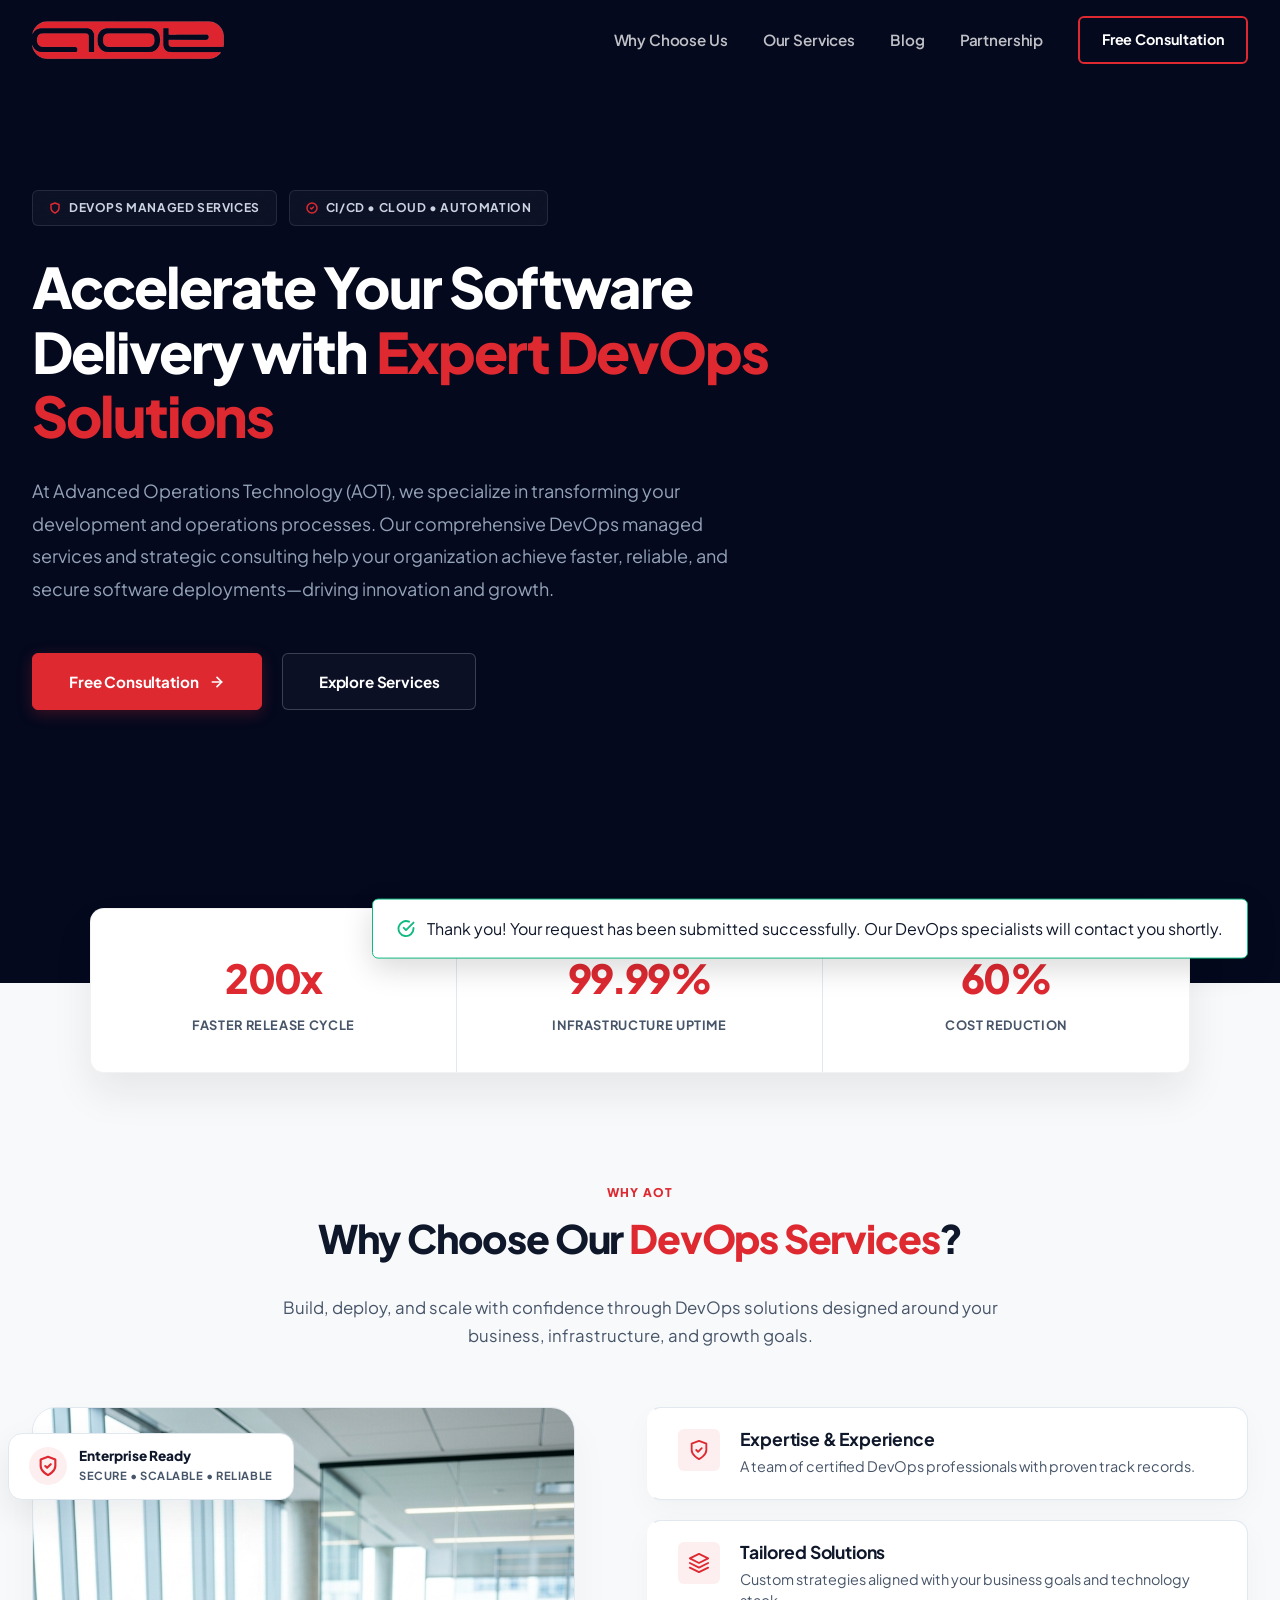
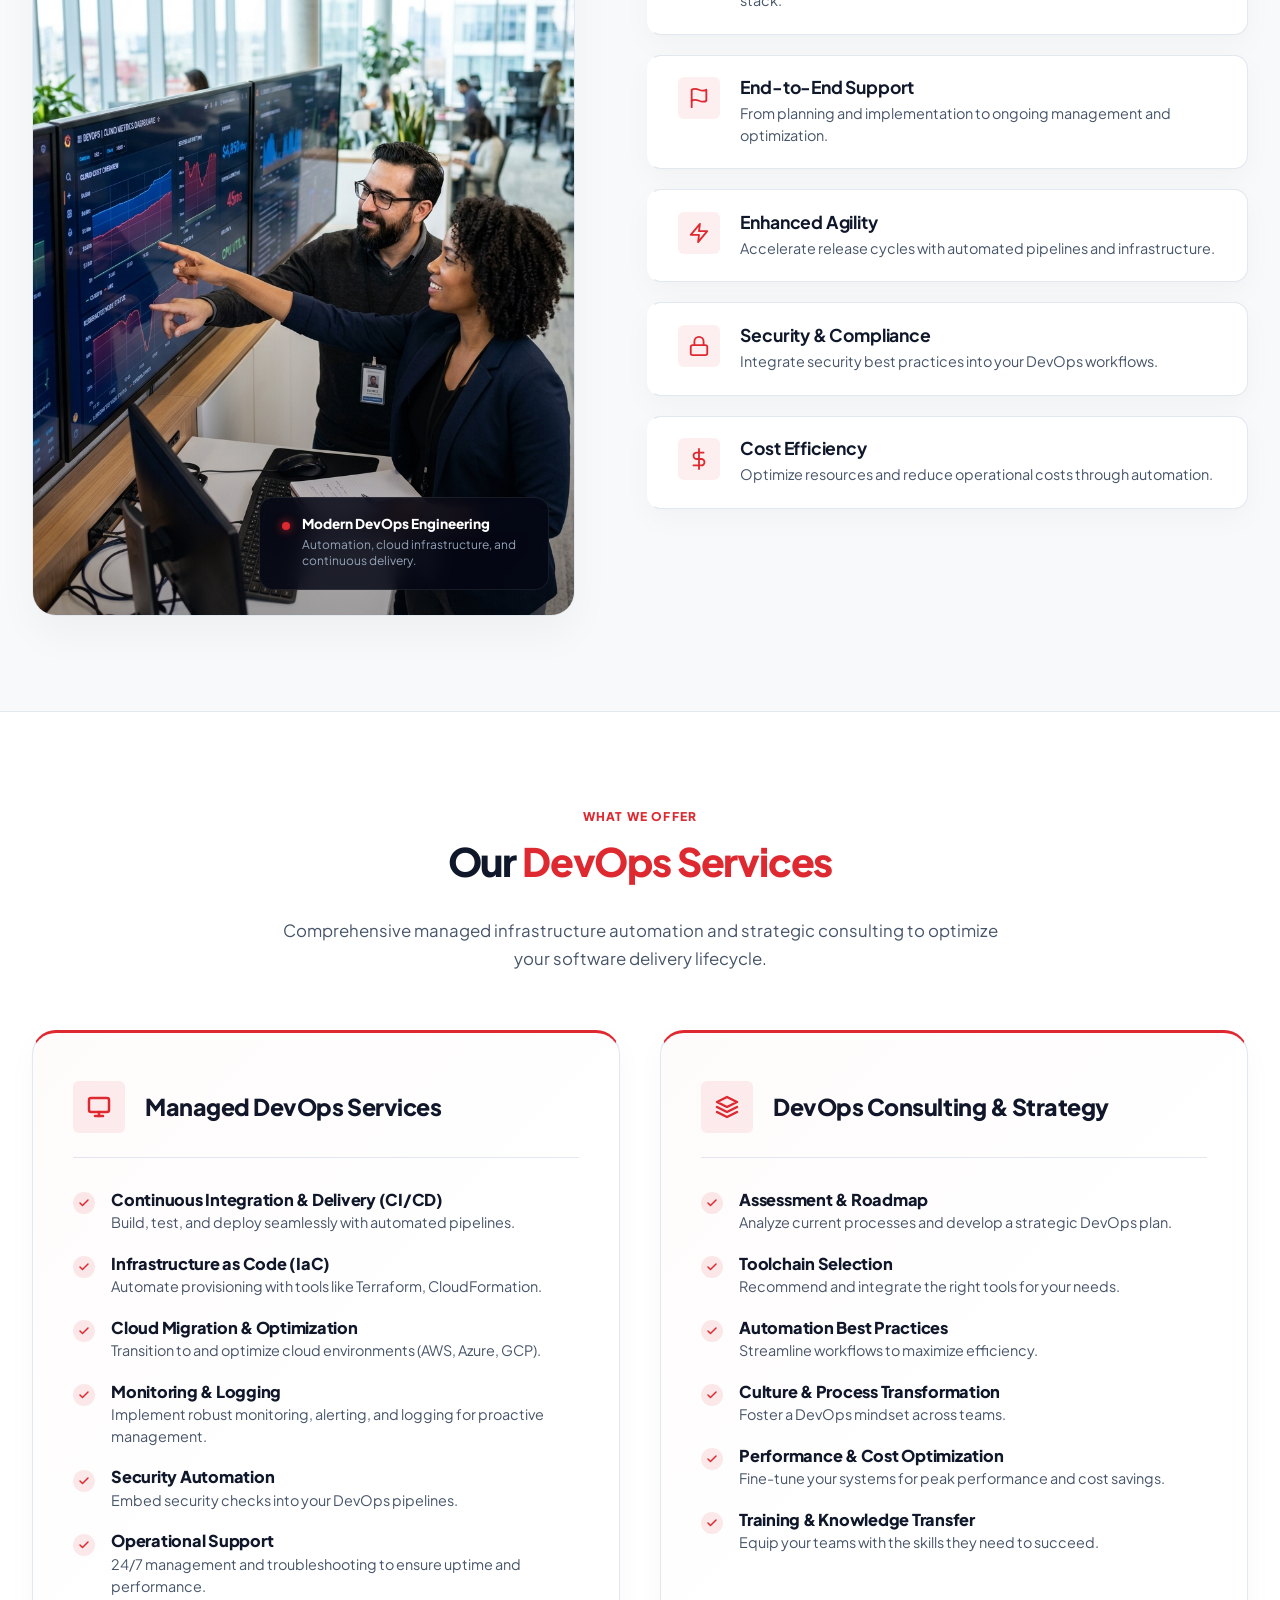
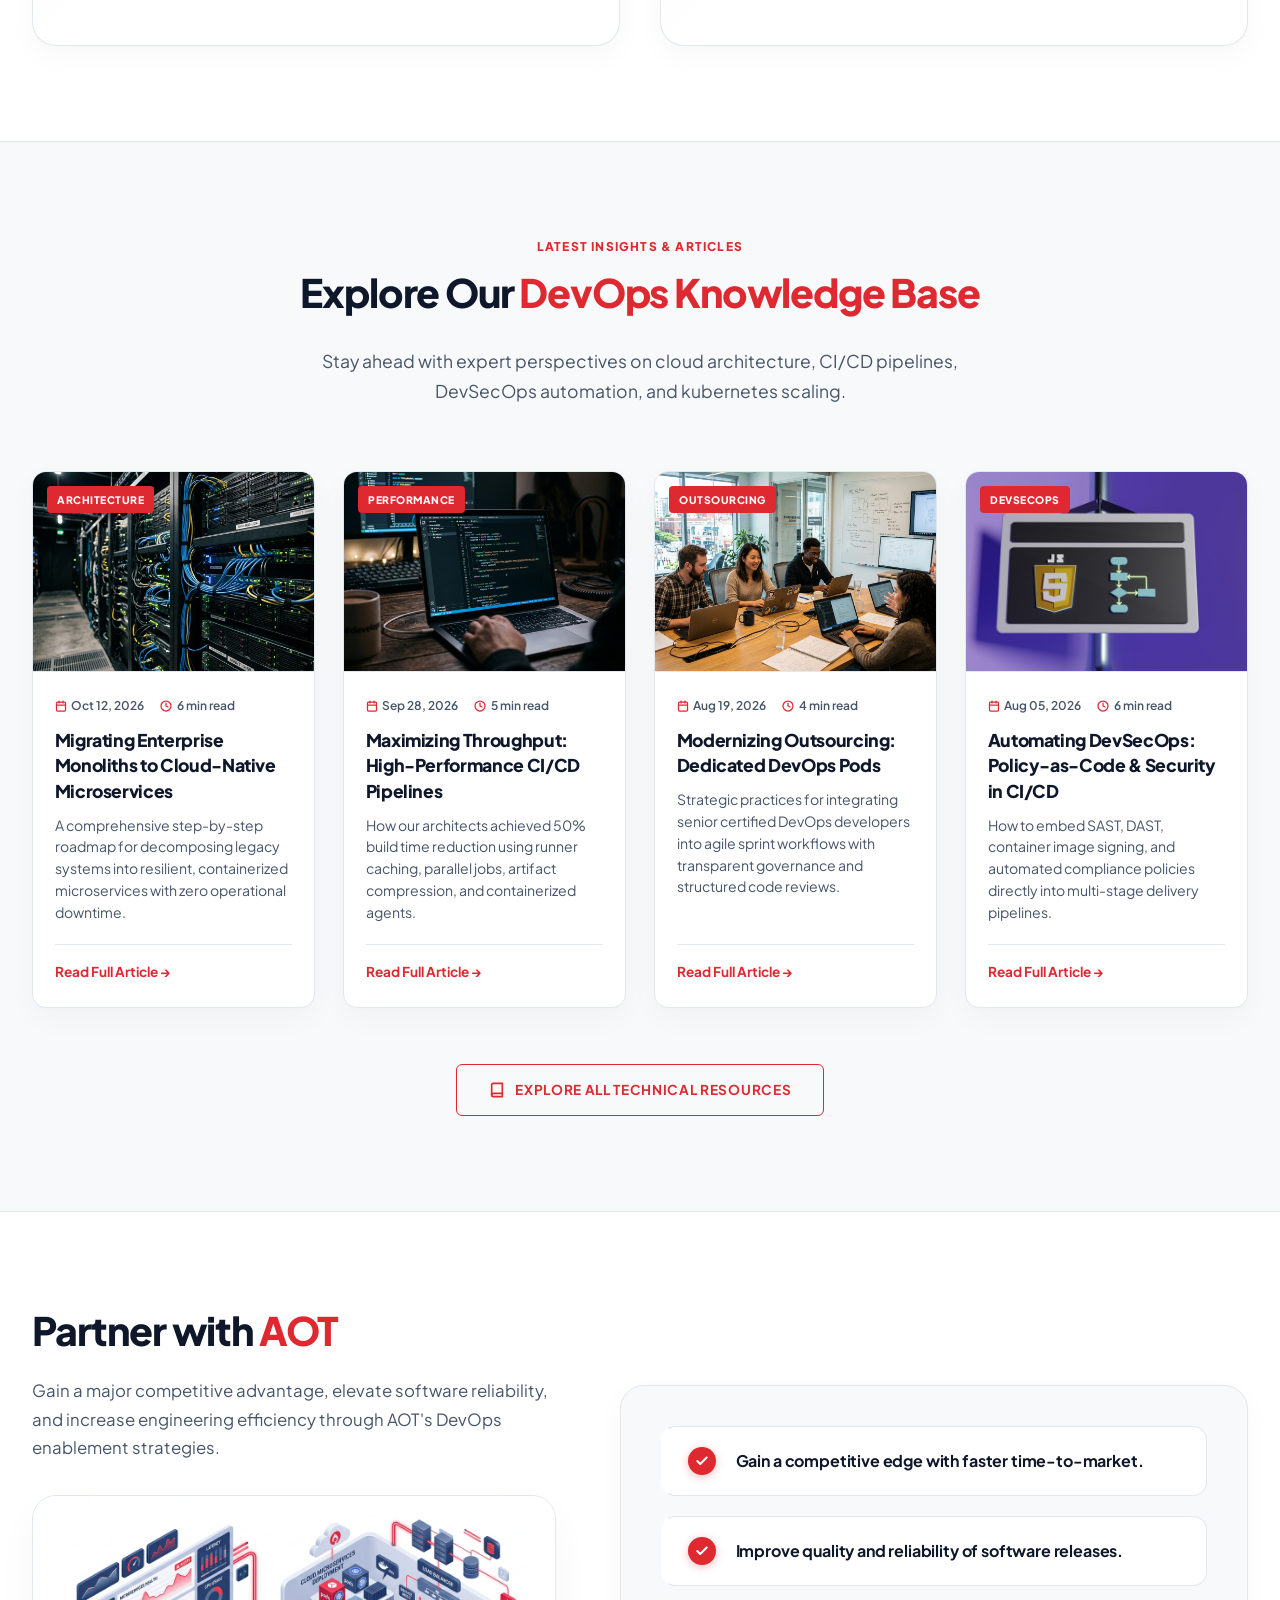
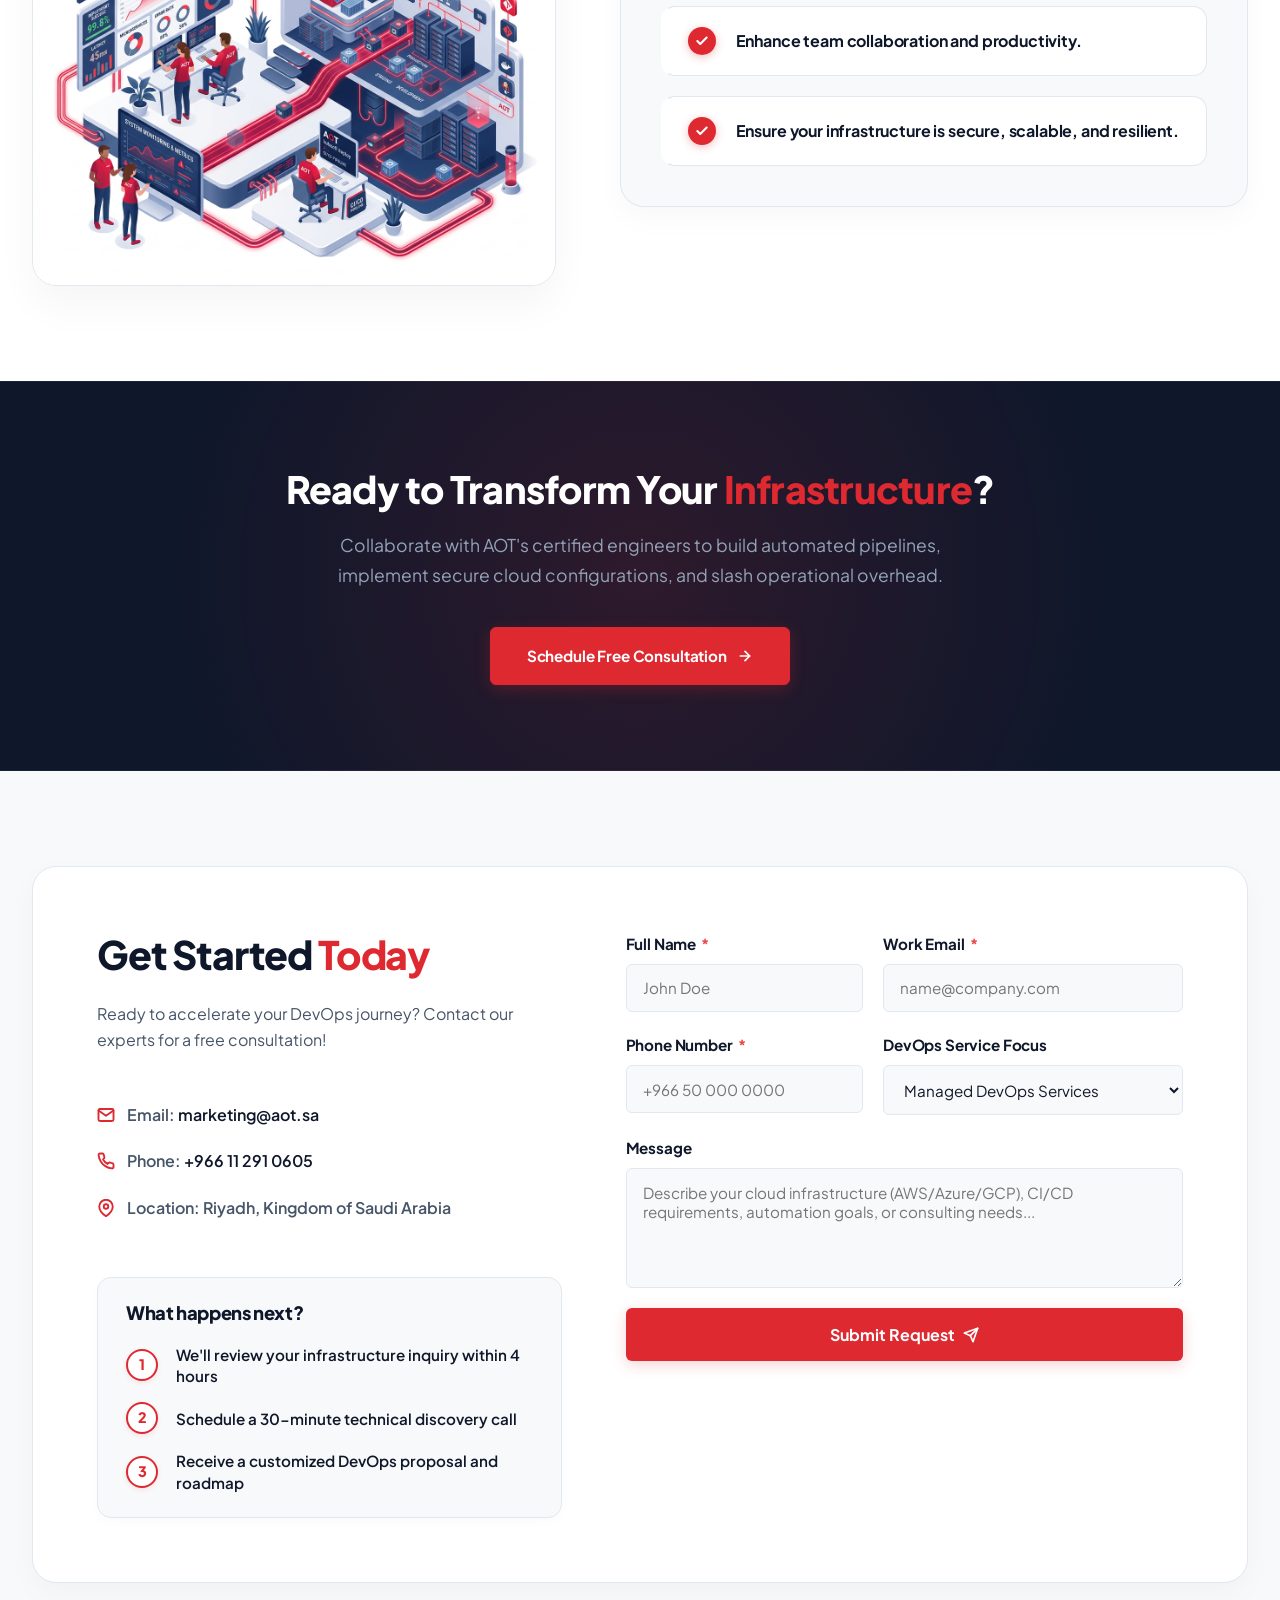
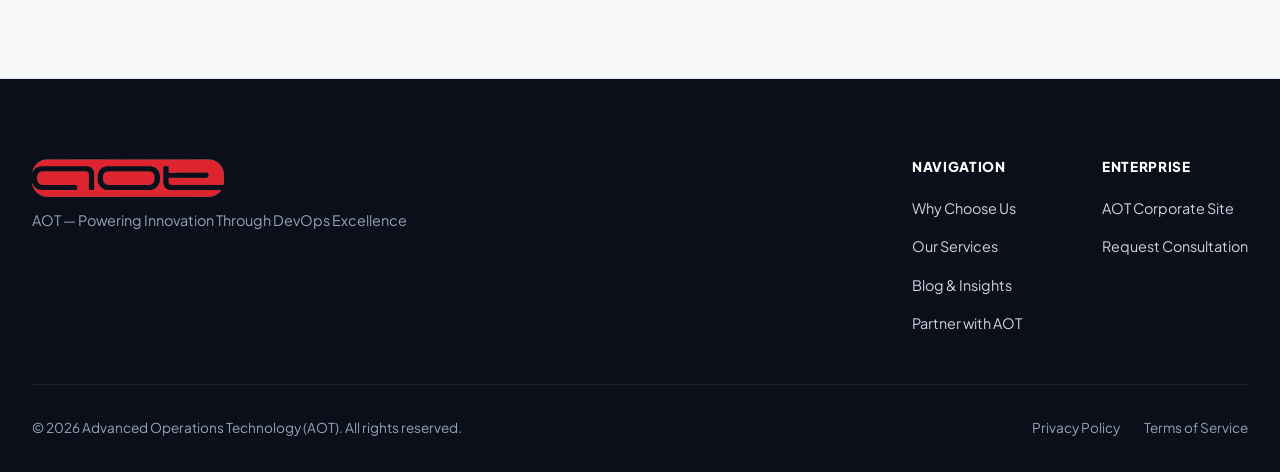
==== commit 689dd482: "fix issues" ====
--- a/index.html
+++ b/index.html
@@ -5,27 +5,27 @@
   <meta name="viewport" content="width=device-width, initial-scale=1.0">
   
   <!-- SEO Meta Tags -->
-  <title>DevOps Managed Services & Consulting | AOT</title>
+  <title>Accelerate Your Software Delivery with Expert DevOps Solutions | AOT</title>
   <meta name="description" content="Accelerate your software delivery with expert DevOps managed services and strategic consulting by AOT. Achieve faster, reliable, and secure software deployments.">
   <meta name="robots" content="index, follow">
   
   <!-- Open Graph -->
   <meta property="og:type" content="website">
-  <meta property="og:title" content="DevOps Managed Services & Consulting | AOT">
+  <meta property="og:title" content="Accelerate Your Software Delivery with Expert DevOps Solutions | AOT">
   <meta property="og:description" content="Accelerate your software delivery with expert DevOps managed services and strategic consulting. Partner with AOT for reliable deployments.">
   <meta property="og:url" content="https://www.aot.sa/devops-managed-services/">
   <meta property="og:site_name" content="AOT - Advanced Operations Technology">
   
-  <!-- Styling Stylesheet -->
-  <link rel="stylesheet" href="index.css">
+  <!-- Custom Stylesheet -->
+  <link rel="stylesheet" href="css/style.css">
 </head>
 <body>
 
-  <!-- Sticky Dark Navigation Header (Immersive with Dark Hero) -->
+  <!-- Sticky Navigation Header (Glassmorphic Dark on Scroll) -->
   <header class="site-header" id="siteHeader">
     <div class="container nav-container">
       <a href="#" class="logo-link" aria-label="AOT Home">
-        <img src="aot-logo.png" alt="AOT Logo" class="header-logo">
+        <img src="images/aot-logo.png" alt="AOT Logo" class="header-logo">
       </a>
       
       <!-- Mobile Nav Trigger -->
@@ -37,21 +37,21 @@
       
       <!-- Navigation Links -->
       <nav class="nav-menu" id="navMenu">
-        <a href="#why-choose-us" class="nav-link">Why Choose Us</a>
-        <a href="#services" class="nav-link">Services</a>
-        <a href="#partnership" class="nav-link">Partnership</a>
+        <a href="#why-us" class="nav-link">Why Choose Us</a>
+        <a href="#services" class="nav-link">Our Services</a>
         <a href="#blogs" class="nav-link">Blog</a>
-        <a href="#contact" class="nav-cta-btn">Get Free Consultation</a>
+        <a href="#partner" class="nav-link">Partnership</a>
+        <a href="#contact" class="nav-cta-btn">Free Consultation</a>
       </nav>
     </div>
   </header>
 
   <main>
-    <!-- Left-Aligned Dark Hero Section with Infinity Loop Background -->
+    <!-- Left-Aligned Dark Hero Section -->
     <section class="hero-section" id="hero">
       <div class="container">
         <div class="hero-container-left">
-          <!-- Left-Aligned Badge Capsule -->
+          <!-- Left-Aligned Badge Capsules -->
           <div class="badge-wrapper">
             <div class="badge">
               <svg width="12" height="12" viewBox="0 0 24 24" fill="none" stroke="currentColor" stroke-width="3" stroke-linecap="round" stroke-linejoin="round" aria-hidden="true"><path d="M12 22s8-4 8-10V5l-8-3-8 3v7c0 6 8 10 8 10z"/></svg>
@@ -59,14 +59,14 @@
             </div>
             <div class="badge">
               <svg width="12" height="12" viewBox="0 0 24 24" fill="none" stroke="currentColor" stroke-width="3" stroke-linecap="round" stroke-linejoin="round" aria-hidden="true"><circle cx="12" cy="12" r="10"/><path d="m9 12 2 2 4-4"/></svg>
-              Consulting & Strategy
-            </div>
-          </div>
-
-          <!-- H1 Left-Aligned Headline -->
+              CI/CD &bull; Cloud &bull; Automation
+            </div>
+          </div>
+
+          <!-- H1 Left-Aligned Headline from PDF -->
           <h1 class="hero-title">Accelerate Your Software Delivery with <span class="highlight-red">Expert DevOps Solutions</span></h1>
           
-          <!-- Left-Aligned Subtext -->
+          <!-- Left-Aligned Subtext from PDF -->
           <p class="hero-description">
             At Advanced Operations Technology (AOT), we specialize in transforming your development and operations processes. Our comprehensive DevOps managed services and strategic consulting help your organization achieve faster, reliable, and secure software deployments—driving innovation and growth.
           </p>
@@ -74,7 +74,7 @@
           <!-- Left-Aligned Dual Action CTAs -->
           <div class="hero-ctas">
             <a href="#contact" class="btn-primary">
-              Get Started Today
+              Free Consultation
               <svg width="16" height="16" viewBox="0 0 24 24" fill="none" stroke="currentColor" stroke-width="2.5" stroke-linecap="round" stroke-linejoin="round"><line x1="5" y1="12" x2="19" y2="12"/><polyline points="12 5 19 12 12 19"/></svg>
             </a>
             <a href="#services" class="btn-secondary">Explore Services</a>
@@ -99,7 +99,8 @@
       </div>
     </section>
 
-    <section id="why-choose-us" class="why-section">
+    <!-- 1. Why Choose Our DevOps Services? Section from PDF -->
+    <section id="why-us" class="why-section">
       <div class="container">
 
         <div class="why-heading">
@@ -109,21 +110,19 @@
             <span class="highlight-red">DevOps Services</span>?
           </h2>
           <p class="why-subtitle">
-            Build, deploy, and scale with confidence through DevOps solutions
-            designed around your business, infrastructure, and growth goals.
+            Build, deploy, and scale with confidence through DevOps solutions designed around your business, infrastructure, and growth goals.
           </p>
         </div>
 
         <div class="why-layout">
-          <!-- LEFT IMAGE -->
+          <!-- LEFT IMAGE & BADGE -->
           <div class="why-visual">
             <div class="why-image-wrapper">
               <img
-                src="devops-team.jpg"
+                src="images/devops-team.jpg"
                 alt="DevOps engineers collaborating on cloud infrastructure and software delivery"
                 class="why-image"
               >
-              <!-- Image overlay -->
               <div class="why-image-overlay"></div>
 
               <!-- Floating badge -->
@@ -155,160 +154,83 @@
                 <div>
                   <strong>Modern DevOps Engineering</strong>
                   <p>
-                    Automation, cloud infrastructure and continuous delivery.
+                    Automation, cloud infrastructure, and continuous delivery.
                   </p>
                 </div>
               </div>
             </div>
           </div>
 
-          <!-- RIGHT FEATURES -->
+          <!-- RIGHT 6 FEATURES FROM PDF -->
           <div class="why-features">
             <div class="why-feature-card">
               <div class="why-feature-icon">
-                <svg
-                  width="22"
-                  height="22"
-                  viewBox="0 0 24 24"
-                  fill="none"
-                  stroke="currentColor"
-                  stroke-width="2"
-                  stroke-linecap="round"
-                  stroke-linejoin="round"
-                >
-                  <path d="M12 22s8-4 8-10V5l-8-3-8 3v7c0 6 8 10 8 10z"/>
-                  <path d="m9 12 2 2 4-4"/>
-                </svg>
+                <svg width="22" height="22" viewBox="0 0 24 24" fill="none" stroke="currentColor" stroke-width="2" stroke-linecap="round" stroke-linejoin="round"><path d="M12 22s8-4 8-10V5l-8-3-8 3v7c0 6 8 10 8 10z"/><path d="m9 12 2 2 4-4"/></svg>
               </div>
               <div class="why-feature-content">
-                <h3>Expertise & Experience</h3>
+                <h3>Expertise &amp; Experience</h3>
                 <p>
-                  A team of certified DevOps professionals with proven track
-                  records.
+                  A team of certified DevOps professionals with proven track records.
                 </p>
               </div>
             </div>
 
             <div class="why-feature-card">
               <div class="why-feature-icon">
-                <svg
-                  width="22"
-                  height="22"
-                  viewBox="0 0 24 24"
-                  fill="none"
-                  stroke="currentColor"
-                  stroke-width="2"
-                  stroke-linecap="round"
-                  stroke-linejoin="round"
-                >
-                  <circle cx="12" cy="12" r="3"/>
-                  <path d="M19.4 15a1.65 1.65 0 0 0 .33 1.82l.06.06a2 2 0 1 1-2.83 2.83l-.06-.06A1.65 1.65 0 0 0 15 19.4a1.65 1.65 0 0 0-1 .6 1.65 1.65 0 0 0-.33 1v.09a2 2 0 1 1-4 0V21a1.65 1.65 0 0 0-1.08-1.54 1.65 1.65 0 0 0-1.82.33l-.06.06a2 2 0 1 1-2.83-2.83l.06-.06A1.65 1.65 0 0 0 4.6 15a1.65 1.65 0 0 0-.6-1 1.65 1.65 0 0 0-1-.33H3a2 2 0 1 1 0-4h.09A1.65 1.65 0 0 0 4.63 8.6a1.65 1.65 0 0 0-.33-1.82l-.06-.06a2 2 0 1 1 2.83-2.83l.06.06A1.65 1.65 0 0 0 9 4.6a1.65 1.65 0 0 0 1-.6 1.65 1.65 0 0 0 .33-1V3a2 2 0 1 1 4 0v.09A1.65 1.65 0 0 0 15.4 4.6a1.65 1.65 0 0 0 1.82-.33l.06-.06a2 2 0 1 1 2.83 2.83l-.06.06A1.65 1.65 0 0 0 19.4 9c.14.36.22.74.22 1.13s-.08.77-.22 1.13z"/>
-                </svg>
+                <svg width="22" height="22" viewBox="0 0 24 24" fill="none" stroke="currentColor" stroke-width="2" stroke-linecap="round" stroke-linejoin="round"><polygon points="12 2 2 7 12 12 22 7 12 2"/><polyline points="2 17 12 22 22 17"/><polyline points="2 12 12 17 22 12"/></svg>
               </div>
               <div class="why-feature-content">
                 <h3>Tailored Solutions</h3>
                 <p>
-                  Custom strategies aligned with your business goals and
-                  technology stack.
+                  Custom strategies aligned with your business goals and technology stack.
                 </p>
               </div>
             </div>
 
             <div class="why-feature-card">
               <div class="why-feature-icon">
-                <svg
-                  width="22"
-                  height="22"
-                  viewBox="0 0 24 24"
-                  fill="none"
-                  stroke="currentColor"
-                  stroke-width="2"
-                  stroke-linecap="round"
-                  stroke-linejoin="round"
-                >
-                  <path d="M4 15s1-1 4-1 5 2 8 2 4-1 4-1V3s-1 1-4 1-5-2-8-2-4 1-4 1z"/>
-                  <line x1="4" y1="22" x2="4" y2="15"/>
-                </svg>
+                <svg width="22" height="22" viewBox="0 0 24 24" fill="none" stroke="currentColor" stroke-width="2" stroke-linecap="round" stroke-linejoin="round"><path d="M4 15s1-1 4-1 5 2 8 2 4-1 4-1V3s-1 1-4 1-5-2-8-2-4 1-4 1z"/><line x1="4" y1="22" x2="4" y2="15"/></svg>
               </div>
               <div class="why-feature-content">
                 <h3>End-to-End Support</h3>
                 <p>
-                  From planning and implementation to ongoing management
-                  and optimization.
+                  From planning and implementation to ongoing management and optimization.
                 </p>
               </div>
             </div>
 
             <div class="why-feature-card">
               <div class="why-feature-icon">
-                <svg
-                  width="22"
-                  height="22"
-                  viewBox="0 0 24 24"
-                  fill="none"
-                  stroke="currentColor"
-                  stroke-width="2"
-                  stroke-linecap="round"
-                  stroke-linejoin="round"
-                >
-                  <polygon points="13 2 3 14 12 14 11 22 21 10 12 10 13 2"/>
-                </svg>
+                <svg width="22" height="22" viewBox="0 0 24 24" fill="none" stroke="currentColor" stroke-width="2" stroke-linecap="round" stroke-linejoin="round"><polygon points="13 2 3 14 12 14 11 22 21 10 12 10 13 2"/></svg>
               </div>
               <div class="why-feature-content">
                 <h3>Enhanced Agility</h3>
                 <p>
-                  Accelerate release cycles with automated pipelines and
-                  infrastructure.
+                  Accelerate release cycles with automated pipelines and infrastructure.
                 </p>
               </div>
             </div>
 
             <div class="why-feature-card">
               <div class="why-feature-icon">
-                <svg
-                  width="22"
-                  height="22"
-                  viewBox="0 0 24 24"
-                  fill="none"
-                  stroke="currentColor"
-                  stroke-width="2"
-                  stroke-linecap="round"
-                  stroke-linejoin="round"
-                >
-                  <rect x="3" y="11" width="18" height="11" rx="2"/>
-                  <path d="M7 11V7a5 5 0 0 1 10 0v4"/>
-                </svg>
+                <svg width="22" height="22" viewBox="0 0 24 24" fill="none" stroke="currentColor" stroke-width="2" stroke-linecap="round" stroke-linejoin="round"><rect x="3" y="11" width="18" height="11" rx="2"/><path d="M7 11V7a5 5 0 0 1 10 0v4"/></svg>
               </div>
               <div class="why-feature-content">
-                <h3>Security & Compliance</h3>
+                <h3>Security &amp; Compliance</h3>
                 <p>
-                  Integrate security best practices into your DevOps
-                  workflows.
+                  Integrate security best practices into your DevOps workflows.
                 </p>
               </div>
             </div>
 
             <div class="why-feature-card">
               <div class="why-feature-icon">
-                <svg
-                  width="22"
-                  height="22"
-                  viewBox="0 0 24 24"
-                  fill="none"
-                  stroke="currentColor"
-                  stroke-width="2"
-                  stroke-linecap="round"
-                  stroke-linejoin="round"
-                >
-                  <line x1="12" y1="1" x2="12" y2="23"/>
-                  <path d="M17 5H9.5a3.5 3.5 0 0 0 0 7h5a3.5 3.5 0 0 1 0 7H6"/>
-                </svg>
+                <svg width="22" height="22" viewBox="0 0 24 24" fill="none" stroke="currentColor" stroke-width="2" stroke-linecap="round" stroke-linejoin="round"><line x1="12" y1="1" x2="12" y2="23"/><path d="M17 5H9.5a3.5 3.5 0 0 0 0 7h5a3.5 3.5 0 0 1 0 7H6"/></svg>
               </div>
               <div class="why-feature-content">
                 <h3>Cost Efficiency</h3>
                 <p>
-                  Optimize resources and reduce operational costs through
-                  automation.
+                  Optimize resources and reduce operational costs through automation.
                 </p>
               </div>
             </div>
@@ -317,159 +239,158 @@
       </div>
     </section>
 
-    <!-- Services Breakdown Section -->
+    <!-- 2. Our Services Section from PDF (2 Symmetrical Category Cards) -->
     <section class="services-section" id="services">
       <div class="container">
-        <h2>Our <span class="highlight-red">DevOps Services</span></h2>
+        <div class="services-heading">
+          <span class="section-label">WHAT WE OFFER</span>
+          <h2>Our <span class="highlight-red">DevOps Services</span></h2>
+          <p class="services-subtitle">
+            Comprehensive managed infrastructure automation and strategic consulting to optimize your software delivery lifecycle.
+          </p>
+        </div>
         
-        <div class="tabs-container">
-          <div class="tab-buttons" role="tablist" aria-label="Services Options">
-            <button class="tab-btn active" role="tab" aria-selected="true" aria-controls="managed-services" data-tab="managed-services">
-              Managed DevOps Services
-            </button>
-            <button class="tab-btn" role="tab" aria-selected="false" aria-controls="consulting-services" data-tab="consulting-services">
-              DevOps Consulting & Strategy
-            </button>
-          </div>
-
-          <!-- Tab Panel 1: Managed DevOps Services -->
-          <div class="tab-panel active" id="managed-services" role="tabpanel" aria-labelledby="tab-managed">
-            <div class="services-grid">
-              <div class="service-card">
-                <div class="service-icon-box" aria-hidden="true">
-                  <svg width="20" height="20" viewBox="0 0 24 24" fill="none" stroke="currentColor" stroke-width="2.5" stroke-linecap="round" stroke-linejoin="round"><path d="M22 11.08V12a10 10 0 1 1-5.93-9.14"/><polyline points="22 4 12 14.01 9 11.01"/></svg>
-                </div>
-                <div class="service-content">
-                  <h4>Continuous Integration & Delivery (CI/CD)</h4>
+        <div class="services-grid-2col">
+          <!-- Category 1: Managed DevOps Services -->
+          <div class="service-category-card">
+            <div class="service-category-header">
+              <div class="service-category-icon" aria-hidden="true">
+                <svg width="24" height="24" viewBox="0 0 24 24" fill="none" stroke="currentColor" stroke-width="2.5" stroke-linecap="round" stroke-linejoin="round"><rect x="2" y="3" width="20" height="14" rx="2" ry="2"/><line x1="8" y1="21" x2="16" y2="21"/><line x1="12" y1="17" x2="12" y2="21"/></svg>
+              </div>
+              <h3>Managed DevOps Services</h3>
+            </div>
+            <ul class="service-items-list">
+              <li class="service-item-row">
+                <div class="item-check-icon">
+                  <svg width="12" height="12" viewBox="0 0 24 24" fill="none" stroke="currentColor" stroke-width="3" stroke-linecap="round" stroke-linejoin="round"><polyline points="20 6 9 17 4 12"/></svg>
+                </div>
+                <div class="item-content">
+                  <h4>Continuous Integration &amp; Delivery (CI/CD)</h4>
                   <p>Build, test, and deploy seamlessly with automated pipelines.</p>
                 </div>
-              </div>
-
-              <div class="service-card">
-                <div class="service-icon-box" aria-hidden="true">
-                  <svg width="20" height="20" viewBox="0 0 24 24" fill="none" stroke="currentColor" stroke-width="2.5" stroke-linecap="round" stroke-linejoin="round"><rect x="2" y="3" width="20" height="14" rx="2" ry="2"/><line x1="8" y1="21" x2="16" y2="21"/><line x1="12" y1="17" x2="12" y2="21"/></svg>
-                </div>
-                <div class="service-content">
+              </li>
+              <li class="service-item-row">
+                <div class="item-check-icon">
+                  <svg width="12" height="12" viewBox="0 0 24 24" fill="none" stroke="currentColor" stroke-width="3" stroke-linecap="round" stroke-linejoin="round"><polyline points="20 6 9 17 4 12"/></svg>
+                </div>
+                <div class="item-content">
                   <h4>Infrastructure as Code (IaC)</h4>
                   <p>Automate provisioning with tools like Terraform, CloudFormation.</p>
                 </div>
-              </div>
-
-              <div class="service-card">
-                <div class="service-icon-box" aria-hidden="true">
-                  <svg width="20" height="20" viewBox="0 0 24 24" fill="none" stroke="currentColor" stroke-width="2.5" stroke-linecap="round" stroke-linejoin="round"><path d="M17.5 19.13c2-1.37 3.5-3.67 3.5-6.5a8.5 8.5 0 0 0-17 0c0 2.83 1.5 5.13 3.5 6.5A5.02 5.02 0 0 0 10 22h4a5.02 5.02 0 0 0 2.5-2.87z"/></svg>
-                </div>
-                <div class="service-content">
-                  <h4>Cloud Migration & Optimization</h4>
+              </li>
+              <li class="service-item-row">
+                <div class="item-check-icon">
+                  <svg width="12" height="12" viewBox="0 0 24 24" fill="none" stroke="currentColor" stroke-width="3" stroke-linecap="round" stroke-linejoin="round"><polyline points="20 6 9 17 4 12"/></svg>
+                </div>
+                <div class="item-content">
+                  <h4>Cloud Migration &amp; Optimization</h4>
                   <p>Transition to and optimize cloud environments (AWS, Azure, GCP).</p>
                 </div>
-              </div>
-
-              <div class="service-card">
-                <div class="service-icon-box" aria-hidden="true">
-                  <svg width="20" height="20" viewBox="0 0 24 24" fill="none" stroke="currentColor" stroke-width="2.5" stroke-linecap="round" stroke-linejoin="round"><line x1="18" y1="20" x2="18" y2="10"/><line x1="12" y1="20" x2="12" y2="4"/><line x1="6" y1="20" x2="6" y2="14"/></svg>
-                </div>
-                <div class="service-content">
-                  <h4>Monitoring & Logging</h4>
+              </li>
+              <li class="service-item-row">
+                <div class="item-check-icon">
+                  <svg width="12" height="12" viewBox="0 0 24 24" fill="none" stroke="currentColor" stroke-width="3" stroke-linecap="round" stroke-linejoin="round"><polyline points="20 6 9 17 4 12"/></svg>
+                </div>
+                <div class="item-content">
+                  <h4>Monitoring &amp; Logging</h4>
                   <p>Implement robust monitoring, alerting, and logging for proactive management.</p>
                 </div>
-              </div>
-
-              <div class="service-card">
-                <div class="service-icon-box" aria-hidden="true">
-                  <svg width="20" height="20" viewBox="0 0 24 24" fill="none" stroke="currentColor" stroke-width="2.5" stroke-linecap="round" stroke-linejoin="round"><rect x="3" y="11" width="18" height="11" rx="2" ry="2"/><path d="M7 11V7a5 5 0 0 1 10 0v4"/></svg>
-                </div>
-                <div class="service-content">
+              </li>
+              <li class="service-item-row">
+                <div class="item-check-icon">
+                  <svg width="12" height="12" viewBox="0 0 24 24" fill="none" stroke="currentColor" stroke-width="3" stroke-linecap="round" stroke-linejoin="round"><polyline points="20 6 9 17 4 12"/></svg>
+                </div>
+                <div class="item-content">
                   <h4>Security Automation</h4>
                   <p>Embed security checks into your DevOps pipelines.</p>
                 </div>
-              </div>
-
-              <div class="service-card">
-                <div class="service-icon-box" aria-hidden="true">
-                  <svg width="20" height="20" viewBox="0 0 24 24" fill="none" stroke="currentColor" stroke-width="2.5" stroke-linecap="round" stroke-linejoin="round"><path d="M22 12h-4l-3 9L9 3l-3 9H2"/></svg>
-                </div>
-                <div class="service-content">
+              </li>
+              <li class="service-item-row">
+                <div class="item-check-icon">
+                  <svg width="12" height="12" viewBox="0 0 24 24" fill="none" stroke="currentColor" stroke-width="3" stroke-linecap="round" stroke-linejoin="round"><polyline points="20 6 9 17 4 12"/></svg>
+                </div>
+                <div class="item-content">
                   <h4>Operational Support</h4>
                   <p>24/7 management and troubleshooting to ensure uptime and performance.</p>
                 </div>
-              </div>
-            </div>
-          </div>
-
-          <!-- Tab Panel 2: DevOps Consulting & Strategy -->
-          <div class="tab-panel" id="consulting-services" role="tabpanel" aria-labelledby="tab-consulting">
-            <div class="services-grid">
-              <div class="service-card">
-                <div class="service-icon-box" aria-hidden="true">
-                  <svg width="20" height="20" viewBox="0 0 24 24" fill="none" stroke="currentColor" stroke-width="2.5" stroke-linecap="round" stroke-linejoin="round"><path d="M9 11 12 14 22 4"/><path d="M21 12v7a2 2 0 0 1-2 2H5a2 2 0 0 1-2-2V5a2 2 0 0 1 2-2h11"/></svg>
-                </div>
-                <div class="service-content">
-                  <h4>Assessment & Roadmap</h4>
+              </li>
+            </ul>
+          </div>
+
+          <!-- Category 2: DevOps Consulting & Strategy -->
+          <div class="service-category-card">
+            <div class="service-category-header">
+              <div class="service-category-icon" aria-hidden="true">
+                <svg width="24" height="24" viewBox="0 0 24 24" fill="none" stroke="currentColor" stroke-width="2.5" stroke-linecap="round" stroke-linejoin="round"><polygon points="12 2 2 7 12 12 22 7 12 2"/><polyline points="2 17 12 22 22 17"/><polyline points="2 12 12 17 22 12"/></svg>
+              </div>
+              <h3>DevOps Consulting &amp; Strategy</h3>
+            </div>
+            <ul class="service-items-list">
+              <li class="service-item-row">
+                <div class="item-check-icon">
+                  <svg width="12" height="12" viewBox="0 0 24 24" fill="none" stroke="currentColor" stroke-width="3" stroke-linecap="round" stroke-linejoin="round"><polyline points="20 6 9 17 4 12"/></svg>
+                </div>
+                <div class="item-content">
+                  <h4>Assessment &amp; Roadmap</h4>
                   <p>Analyze current processes and develop a strategic DevOps plan.</p>
                 </div>
-              </div>
-
-              <div class="service-card">
-                <div class="service-icon-box" aria-hidden="true">
-                  <svg width="20" height="20" viewBox="0 0 24 24" fill="none" stroke="currentColor" stroke-width="2.5" stroke-linecap="round" stroke-linejoin="round"><polygon points="12 2 2 7 12 12 22 7 12 2"/><polyline points="2 17 12 22 22 17"/><polyline points="2 12 12 17 22 12"/></svg>
-                </div>
-                <div class="service-content">
+              </li>
+              <li class="service-item-row">
+                <div class="item-check-icon">
+                  <svg width="12" height="12" viewBox="0 0 24 24" fill="none" stroke="currentColor" stroke-width="3" stroke-linecap="round" stroke-linejoin="round"><polyline points="20 6 9 17 4 12"/></svg>
+                </div>
+                <div class="item-content">
                   <h4>Toolchain Selection</h4>
                   <p>Recommend and integrate the right tools for your needs.</p>
                 </div>
-              </div>
-
-              <div class="service-card">
-                <div class="service-icon-box" aria-hidden="true">
-                  <svg width="20" height="20" viewBox="0 0 24 24" fill="none" stroke="currentColor" stroke-width="2.5" stroke-linecap="round" stroke-linejoin="round"><circle cx="12" cy="12" r="10"/><path d="m10 15 5-3-5-3v6Z"/></svg>
-                </div>
-                <div class="service-content">
+              </li>
+              <li class="service-item-row">
+                <div class="item-check-icon">
+                  <svg width="12" height="12" viewBox="0 0 24 24" fill="none" stroke="currentColor" stroke-width="3" stroke-linecap="round" stroke-linejoin="round"><polyline points="20 6 9 17 4 12"/></svg>
+                </div>
+                <div class="item-content">
                   <h4>Automation Best Practices</h4>
                   <p>Streamline workflows to maximize efficiency.</p>
                 </div>
-              </div>
-
-              <div class="service-card">
-                <div class="service-icon-box" aria-hidden="true">
-                  <svg width="20" height="20" viewBox="0 0 24 24" fill="none" stroke="currentColor" stroke-width="2.5" stroke-linecap="round" stroke-linejoin="round"><path d="M17 21v-2a4 4 0 0 0-4-4H5a4 4 0 0 0-4 4v2"/><circle cx="9" cy="7" r="4"/><path d="M23 21v-2a4 4 0 0 0-3-3.87"/><path d="M16 3.13a4 4 0 0 1 0 7.75"/></svg>
-                </div>
-                <div class="service-content">
-                  <h4>Culture & Process Transformation</h4>
+              </li>
+              <li class="service-item-row">
+                <div class="item-check-icon">
+                  <svg width="12" height="12" viewBox="0 0 24 24" fill="none" stroke="currentColor" stroke-width="3" stroke-linecap="round" stroke-linejoin="round"><polyline points="20 6 9 17 4 12"/></svg>
+                </div>
+                <div class="item-content">
+                  <h4>Culture &amp; Process Transformation</h4>
                   <p>Foster a DevOps mindset across teams.</p>
                 </div>
-              </div>
-
-              <div class="service-card">
-                <div class="service-icon-box" aria-hidden="true">
-                  <svg width="20" height="20" viewBox="0 0 24 24" fill="none" stroke="currentColor" stroke-width="2.5" stroke-linecap="round" stroke-linejoin="round"><line x1="12" y1="1" x2="12" y2="23"/><path d="M17 5H9.5a3.5 3.5 0 0 0 0 7h5a3.5 3.5 0 0 1 0 7H6"/></svg>
-                </div>
-                <div class="service-content">
-                  <h4>Performance & Cost Optimization</h4>
+              </li>
+              <li class="service-item-row">
+                <div class="item-check-icon">
+                  <svg width="12" height="12" viewBox="0 0 24 24" fill="none" stroke="currentColor" stroke-width="3" stroke-linecap="round" stroke-linejoin="round"><polyline points="20 6 9 17 4 12"/></svg>
+                </div>
+                <div class="item-content">
+                  <h4>Performance &amp; Cost Optimization</h4>
                   <p>Fine-tune your systems for peak performance and cost savings.</p>
                 </div>
-              </div>
-
-              <div class="service-card">
-                <div class="service-icon-box" aria-hidden="true">
-                  <svg width="20" height="20" viewBox="0 0 24 24" fill="none" stroke="currentColor" stroke-width="2.5" stroke-linecap="round" stroke-linejoin="round"><path d="M4 19.5A2.5 2.5 0 0 1 6.5 17H20"/><path d="M6.5 2H20v20H6.5A2.5 2.5 0 0 1 4 19.5v-15A2.5 2.5 0 0 1 6.5 2z"/></svg>
-                </div>
-                <div class="service-content">
-                  <h4>Training & Knowledge Transfer</h4>
+              </li>
+              <li class="service-item-row">
+                <div class="item-check-icon">
+                  <svg width="12" height="12" viewBox="0 0 24 24" fill="none" stroke="currentColor" stroke-width="3" stroke-linecap="round" stroke-linejoin="round"><polyline points="20 6 9 17 4 12"/></svg>
+                </div>
+                <div class="item-content">
+                  <h4>Training &amp; Knowledge Transfer</h4>
                   <p>Equip your teams with the skills they need to succeed.</p>
                 </div>
-              </div>
-            </div>
+              </li>
+            </ul>
           </div>
         </div>
       </div>
     </section>
 
-    <!-- Blogs & Resources Section (Transitioning to Light Grey Mode) -->
+    <!-- 3. Blogs & Resources Section (3 COLUMNS GRID) -->
     <section class="blogs-section" id="blogs">
       <div class="container">
         <div class="blogs-heading">
-          <span class="section-label">LATEST INSIGHTS & ARTICLES</span>
+          <span class="section-label">LATEST INSIGHTS &amp; ARTICLES</span>
           <h2>
             Explore Our <span class="highlight-red">DevOps Knowledge Base</span>
           </h2>
@@ -478,11 +399,11 @@
           </p>
         </div>
 
-        <div class="grid-3col">
-          <!-- Blog Card 1 -->
+        <div class="grid-4col">
+          <!-- Blog Card 1: Architecture -->
           <article class="blog-card">
             <div class="blog-image-box">
-              <img src="blog-post-1.jpg" alt="Dark enterprise server room with glowing blue and yellow cabling" class="blog-img">
+              <img src="images/blog-post-1.jpg" alt="Dark enterprise server room with glowing blue and yellow cabling" class="blog-img" loading="lazy">
               <span class="blog-badge">ARCHITECTURE</span>
             </div>
             <div class="blog-content">
@@ -507,10 +428,10 @@
             </div>
           </article>
 
-          <!-- Blog Card 2 -->
+          <!-- Blog Card 2: Performance -->
           <article class="blog-card">
             <div class="blog-image-box">
-              <img src="blog-post-2.jpg" alt="Laptop screen displaying developer IDE editor workspace" class="blog-img">
+              <img src="images/blog-post-2.jpg" alt="Laptop screen displaying developer IDE editor workspace" class="blog-img" loading="lazy">
               <span class="blog-badge">PERFORMANCE</span>
             </div>
             <div class="blog-content">
@@ -535,10 +456,10 @@
             </div>
           </article>
 
-          <!-- Blog Card 3 -->
+          <!-- Blog Card 3: Outsourcing -->
           <article class="blog-card">
             <div class="blog-image-box">
-              <img src="blog-post-3.jpg" alt="DevOps engineers collaborating in modern office room meeting" class="blog-img">
+              <img src="images/blog-post-3.jpg" alt="DevOps engineers collaborating in modern office room meeting" class="blog-img" loading="lazy">
               <span class="blog-badge">OUTSOURCING</span>
             </div>
             <div class="blog-content">
@@ -552,7 +473,7 @@
                   4 min read
                 </span>
               </div>
-              <h3 class="blog-title">Modernizing Outsourcing: How Dedicated DevOps Pods Drive 30% Cost Savings</h3>
+              <h3 class="blog-title">Modernizing Outsourcing: Dedicated DevOps Pods</h3>
               <p class="blog-desc">
                 Strategic practices for integrating senior certified DevOps developers into agile sprint workflows with transparent governance and structured code reviews.
               </p>
@@ -562,6 +483,34 @@
               </a>
             </div>
           </article>
+
+          <!-- Blog Card 4: DevSecOps -->
+          <article class="blog-card">
+            <div class="blog-image-box">
+              <img src="images/blog-post-4.jpg" alt="Cloud security DevSecOps Kubernetes container infrastructure" class="blog-img" loading="lazy">
+              <span class="blog-badge">DEVSECOPS</span>
+            </div>
+            <div class="blog-content">
+              <div class="blog-meta-line">
+                <span class="meta-item">
+                  <svg width="12" height="12" viewBox="0 0 24 24" fill="none" stroke="currentColor" stroke-width="2.5" stroke-linecap="round" stroke-linejoin="round" class="meta-icon"><rect x="3" y="4" width="18" height="18" rx="2" ry="2"/><line x1="16" y1="2" x2="16" y2="6"/><line x1="8" y1="2" x2="8" y2="6"/><line x1="3" y1="10" x2="21" y2="10"/></svg>
+                  Aug 05, 2026
+                </span>
+                <span class="meta-item">
+                  <svg width="12" height="12" viewBox="0 0 24 24" fill="none" stroke="currentColor" stroke-width="2.5" stroke-linecap="round" stroke-linejoin="round" class="meta-icon"><circle cx="12" cy="12" r="10"/><polyline points="12 6 12 12 16 14"/></svg>
+                  6 min read
+                </span>
+              </div>
+              <h3 class="blog-title">Automating DevSecOps: Policy-as-Code &amp; Security in CI/CD</h3>
+              <p class="blog-desc">
+                How to embed SAST, DAST, container image signing, and automated compliance policies directly into multi-stage delivery pipelines.
+              </p>
+              <div class="blog-divider"></div>
+              <a href="#contact" class="blog-read-link">
+                Read Full Article &rarr;
+              </a>
+            </div>
+          </article>
         </div>
 
         <div class="blogs-action-wrapper">
@@ -573,21 +522,21 @@
       </div>
     </section>
 
-    <!-- Business Outcomes Section (Text Split layout with Right Graphic) -->
-    <section class="impact-section" id="partnership">
+    <!-- 4. Partner with Us Section from PDF (Split Layout) -->
+    <section class="impact-section" id="partner">
       <div class="container split-layout">
         <!-- LEFT: HEADING + LEAD TEXT + ILLUSTRATION -->
         <div class="split-left">
-          <h2>Partner <span class="highlight-red">with Us</span></h2>
+          <h2>Partner with <span class="highlight-red">AOT</span></h2>
           <p class="partnership-lead">
             Gain a major competitive advantage, elevate software reliability, and increase engineering efficiency through AOT's DevOps enablement strategies.
           </p>
           <div class="partnership-graphic-wrapper">
-            <img src="devops_partnership.jpg" alt="AOT DevOps engineering infrastructure cloud services diagram illustration" class="partnership-img">
-          </div>
-        </div>
-
-        <!-- RIGHT: CHECKPOINT LIST -->
+            <img src="images/devops_partnership.jpg" alt="AOT DevOps engineering infrastructure cloud services diagram illustration" class="partnership-img">
+          </div>
+        </div>
+
+        <!-- RIGHT: 4 CHECKPOINTS FROM PDF -->
         <div class="split-right">
           <ul class="outcome-list">
             <li class="outcome-item">
@@ -622,7 +571,7 @@
       </div>
     </section>
 
-    <!-- Intermediate CTA banner section with #0F172B background -->
+    <!-- 5. Intermediate CTA Banner -->
     <section class="banner-cta-section">
       <div class="container banner-cta-container">
         <h2 class="banner-cta-title">Ready to Transform Your <span class="highlight-red">Infrastructure</span>?</h2>
@@ -630,30 +579,34 @@
           Collaborate with AOT's certified engineers to build automated pipelines, implement secure cloud configurations, and slash operational overhead.
         </p>
         <a href="#contact" class="btn-primary">
-          Get Free Consultation
+          Schedule Free Consultation
           <svg width="16" height="16" viewBox="0 0 24 24" fill="none" stroke="currentColor" stroke-width="2.5" stroke-linecap="round" stroke-linejoin="round"><line x1="5" y1="12" x2="19" y2="12"/><polyline points="12 5 19 12 12 19"/></svg>
         </a>
       </div>
     </section>
 
-    <!-- Get Started Conversion Section -->
+    <!-- 6. Get Started Today / Contact Section from PDF -->
     <section class="cta-section" id="contact">
       <div class="container">
         <div class="cta-card">
           <!-- CTA Info -->
           <div class="cta-info">
-            <h2>Get <span class="highlight-red">Started Today</span></h2>
+            <h2>Get Started <span class="highlight-red">Today</span></h2>
             <p>
               Ready to accelerate your DevOps journey? Contact our experts for a free consultation!
             </p>
             <div class="cta-details">
               <div class="cta-detail-item">
                 <svg width="18" height="18" viewBox="0 0 24 24" fill="none" stroke="currentColor" stroke-width="2.5" stroke-linecap="round" stroke-linejoin="round" aria-hidden="true"><path d="M4 4h16c1.1 0 2 .9 2 2v12c0 1.1-.9 2-2 2H4c-1.1 0-2-.9-2-2V6c0-1.1.9-2 2-2z"/><polyline points="22,6 12,13 2,6"/></svg>
-                <span>Email: <a href="mailto:info@aot.sa">info@aot.sa</a></span>
+                <span>Email: <a href="mailto:marketing@aot.sa">marketing@aot.sa</a></span>
               </div>
               <div class="cta-detail-item">
                 <svg width="18" height="18" viewBox="0 0 24 24" fill="none" stroke="currentColor" stroke-width="2.5" stroke-linecap="round" stroke-linejoin="round" aria-hidden="true"><path d="M22 16.92v3a2 2 0 0 1-2.18 2 19.79 19.79 0 0 1-8.63-3.07 19.5 19.5 0 0 1-6-6 19.79 19.79 0 0 1-3.07-8.67A2 2 0 0 1 4.11 2h3a2 2 0 0 1 2 1.72 12.84 12.84 0 0 0 .7 2.81 2 2 0 0 1-.45 2.11L8.09 9.91a16 16 0 0 0 6 6l1.27-1.27a2 2 0 0 1 2.11-.45 12.84 12.84 0 0 0 2.81.7A2 2 0 0 1 22 16.92z"/></svg>
                 <span>Phone: <a href="tel:+966112910605">+966 11 291 0605</a></span>
+              </div>
+              <div class="cta-detail-item">
+                <svg width="18" height="18" viewBox="0 0 24 24" fill="none" stroke="currentColor" stroke-width="2.5" stroke-linecap="round" stroke-linejoin="round" aria-hidden="true"><path d="M21 10c0 7-9 13-9 13s-9-6-9-13a9 9 0 0 1 18 0z"/><circle cx="12" cy="10" r="3"/></svg>
+                <span>Location: Riyadh, Kingdom of Saudi Arabia</span>
               </div>
             </div>
 
@@ -663,15 +616,15 @@
               <div class="next-steps-list">
                 <div class="next-step-item">
                   <span class="step-number">1</span>
-                  <span class="step-text">We'll review your inquiry within 4 hours</span>
+                  <span class="step-text">We'll review your infrastructure inquiry within 4 hours</span>
                 </div>
                 <div class="next-step-item">
                   <span class="step-number">2</span>
-                  <span class="step-text">Schedule a 30-minute discovery call</span>
+                  <span class="step-text">Schedule a 30-minute technical discovery call</span>
                 </div>
                 <div class="next-step-item">
                   <span class="step-number">3</span>
-                  <span class="step-text">Receive a customized proposal and roadmap</span>
+                  <span class="step-text">Receive a customized DevOps proposal and roadmap</span>
                 </div>
               </div>
             </div>
@@ -681,29 +634,36 @@
           <form class="contact-form" id="contactForm" aria-label="Request DevOps Consultation Form">
             <div class="form-grid">
               <div class="form-group">
-                <label for="name">Name <span class="required-asterisk">*</span></label>
-                <input type="text" id="name" name="name" class="form-control" placeholder="" required>
+                <label for="name">Full Name <span class="required-asterisk">*</span></label>
+                <input type="text" id="name" name="name" class="form-control" placeholder="John Doe" required>
               </div>
               
               <div class="form-group">
                 <label for="email">Work Email <span class="required-asterisk">*</span></label>
-                <input type="email" id="email" name="email" class="form-control" placeholder="" required>
+                <input type="email" id="email" name="email" class="form-control" placeholder="name@company.com" required>
               </div>
               
               <div class="form-group">
-                <label for="phone">Phone <span class="required-asterisk">*</span></label>
-                <input type="tel" id="phone" name="phone" class="form-control" placeholder="" required>
+                <label for="phone">Phone Number <span class="required-asterisk">*</span></label>
+                <input type="tel" id="phone" name="phone" class="form-control" placeholder="+966 50 000 0000" required>
               </div>
               
               <div class="form-group">
-                <label for="company">Company <span class="required-asterisk">*</span></label>
-                <input type="text" id="company" name="company" class="form-control" placeholder="" required>
+                <label for="service">DevOps Service Focus</label>
+                <select id="service" name="service" class="form-control">
+                  <option value="Managed DevOps Services">Managed DevOps Services</option>
+                  <option value="DevOps Consulting &amp; Strategy">DevOps Consulting &amp; Strategy</option>
+                  <option value="CI/CD Pipeline Automation">CI/CD Pipeline Automation</option>
+                  <option value="Cloud Migration &amp; Optimization">Cloud Migration &amp; Optimization</option>
+                  <option value="Infrastructure as Code (IaC)">Infrastructure as Code (IaC)</option>
+                  <option value="Security Automation (DevSecOps)">Security Automation (DevSecOps)</option>
+                </select>
               </div>
             </div>
             
             <div class="form-group">
               <label for="message">Message</label>
-              <textarea id="message" name="message" class="form-control" placeholder="Message"></textarea>
+              <textarea id="message" name="message" class="form-control" placeholder="Describe your cloud infrastructure (AWS/Azure/GCP), CI/CD requirements, automation goals, or consulting needs..."></textarea>
             </div>
 
             <button type="submit" class="btn-submit" id="submitBtn">
@@ -719,29 +679,29 @@
   <!-- Success Toast Alert -->
   <div class="toast-msg" id="toastMsg" role="alert" aria-live="assertive">
     <svg width="18" height="18" viewBox="0 0 24 24" fill="none" stroke="currentColor" stroke-width="2.5" stroke-linecap="round" stroke-linejoin="round" style="color: var(--success);"><path d="M22 11.08V12a10 10 0 1 1-5.93-9.14"/><polyline points="22 4 12 14.01 9 11.01"/></svg>
-    <span>Thank you! Your request has been submitted successfully. Our DevOps experts will contact you soon.</span>
+    <span>Thank you! Your request has been submitted successfully. Our DevOps specialists will contact you shortly.</span>
   </div>
 
-  <!-- Corporate Footer -->
+  <!-- Corporate Dark Footer -->
   <footer class="site-footer">
     <div class="container">
       <div class="footer-top">
         <div class="footer-brand">
           <a href="#" class="logo-link">
-            <img src="aot-logo.png" alt="AOT Logo" class="footer-logo">
+            <img src="images/aot-logo.png" alt="AOT Logo" class="footer-logo">
           </a>
           <p class="footer-tagline">
-            Advanced Operations Technology (AOT) — Powering Innovation Through DevOps Excellence
+            AOT — Powering Innovation Through DevOps Excellence
           </p>
         </div>
         <div class="footer-nav">
           <div class="footer-column">
             <h5>Navigation</h5>
             <ul class="footer-links">
-              <li><a href="#why-choose-us" class="footer-link">Why Choose Us</a></li>
+              <li><a href="#why-us" class="footer-link">Why Choose Us</a></li>
               <li><a href="#services" class="footer-link">Our Services</a></li>
-              <li><a href="#partnership" class="footer-link">Partnership Value</a></li>
-              <li><a href="#blogs" class="footer-link">Blog & Insights</a></li>
+              <li><a href="#blogs" class="footer-link">Blog &amp; Insights</a></li>
+              <li><a href="#partner" class="footer-link">Partner with AOT</a></li>
             </ul>
           </div>
           <div class="footer-column">
@@ -765,6 +725,6 @@
   </footer>
 
   <!-- Interactive JavaScript -->
-  <script src="index.js"></script>
+  <script src="js/main.js"></script>
 </body>
 </html>
--- a/css/style.css
+++ b/css/style.css
@@ -0,0 +1,1679 @@
+@import url('https://fonts.googleapis.com/css2?family=Plus+Jakarta+Sans:wght@300;400;500;600;700;800&display=swap');
+
+:root {
+  /* Hybrid Theme - Dark Hero & Banners with Crisp Light Body */
+  --bg-primary: #FFFFFF;          /* Light Body Base */
+  --bg-secondary: #F8F9FA;        /* Light Body Secondary */
+  --bg-tertiary: #F1F3F5;         /* Light Body Card Gray */
+  
+  --text-primary: #0F172A;        /* Deep Slate Black */
+  --text-secondary: #475569;      /* Slate Muted Gray */
+  --text-muted: #94A3B8;          /* Light Muted Gray */
+  
+  --accent-primary: #DE2931;      /* AOT Brand Red */
+  --accent-primary-rgb: 222, 41, 49;
+  --accent-secondary: #F8485D;    /* Vibrant Crimson */
+  --accent-secondary-rgb: 248, 72, 93;
+  --success: #10B981;             /* Emerald Success */
+  
+  --border-color: #E2E8F0;
+  --border-color-hover: #DE2931;
+  
+  /* Premium Soft Drop Shadows */
+  --card-shadow: 0 10px 30px rgba(15, 23, 42, 0.03), 0 1px 3px rgba(15, 23, 42, 0.01);
+  --card-shadow-hover: 0 20px 40px rgba(222, 41, 49, 0.08), 0 2px 8px rgba(0, 0, 0, 0.02);
+  
+  /* Typography */
+  --font-sans: 'Plus Jakarta Sans', -apple-system, BlinkMacSystemFont, 'Segoe UI', Roboto, sans-serif;
+  
+  /* Corners & Boundaries */
+  --container-width: 1320px;
+  --radius-sm: 6px;
+  --radius-md: 14px;
+  --radius-lg: 24px;
+  
+  /* Motion Transitions */
+  --transition-fast: 0.2s cubic-bezier(0.16, 1, 0.3, 1);
+  --transition-normal: 0.35s cubic-bezier(0.16, 1, 0.3, 1);
+  --transition-slow: 0.6s cubic-bezier(0.16, 1, 0.3, 1);
+}
+
+/* Reset & Defaults */
+*, *::before, *::after {
+  box-sizing: border-box;
+  margin: 0;
+  padding: 0;
+}
+
+html {
+  scroll-behavior: smooth;
+  font-size: 16px;
+  -webkit-font-smoothing: antialiased;
+  -moz-osx-font-smoothing: grayscale;
+}
+
+body {
+  font-family: var(--font-sans);
+  background-color: var(--bg-primary);
+  color: var(--text-primary);
+  line-height: 1.65;
+  overflow-x: hidden;
+}
+
+a {
+  color: inherit;
+  text-decoration: none;
+  transition: var(--transition-fast);
+}
+
+button, input, textarea, select {
+  font-family: inherit;
+  font-size: inherit;
+  color: inherit;
+  background: none;
+  border: none;
+  outline: none;
+}
+
+/* Typography with Tight Tracking & Line Height */
+h1, h2, h3, h4, h5, h6 {
+  font-weight: 800;
+  line-height: 1.18;
+  letter-spacing: -0.035em;
+  color: var(--text-primary);
+  text-rendering: optimizeLegibility;
+}
+
+h1 {
+  font-size: clamp(2.3rem, 4.8vw, 3.5rem);
+}
+
+h2 {
+  font-size: clamp(2rem, 3.5vw, 2.45rem);
+  text-align: center;
+  margin-bottom: 1.25rem;
+  font-weight: 800;
+  letter-spacing: -0.03em;
+  color: var(--text-primary);
+}
+
+h3 {
+  font-size: clamp(1.2rem, 1.8vw, 1.35rem);
+  letter-spacing: -0.02em;
+  font-weight: 700;
+}
+
+p {
+  color: var(--text-secondary);
+  font-weight: 400;
+}
+
+.highlight-red {
+  color: var(--accent-primary);
+}
+
+/* Layout Utilities */
+.container {
+  width: 100%;
+  max-width: var(--container-width);
+  margin: 0 auto;
+  padding: 0 2rem;
+}
+
+section {
+  padding: 95px 0;
+  position: relative;
+}
+
+.section-label {
+  font-size: 0.75rem;
+  font-weight: 800;
+  color: var(--accent-primary);
+  letter-spacing: 0.1em;
+  text-transform: uppercase;
+}
+
+/* ==========================================================================
+   1. Sticky Navigation Header - Glassmorphic Transparent to Dark on Scroll
+   ========================================================================== */
+header.site-header {
+  position: fixed;
+  top: 0;
+  left: 0;
+  width: 100%;
+  z-index: 100;
+  border-bottom: 1px solid rgba(255, 255, 255, 0);
+  background: transparent;
+  backdrop-filter: none;
+  -webkit-backdrop-filter: none;
+  transition: var(--transition-normal);
+}
+
+header.site-header.scrolled {
+  background: rgba(4, 9, 30, 0.95);
+  border-bottom: 1px solid rgba(255, 255, 255, 0.08);
+  backdrop-filter: blur(20px);
+  -webkit-backdrop-filter: blur(20px);
+  box-shadow: 0 4px 30px rgba(0, 0, 0, 0.15);
+}
+
+.nav-container {
+  display: flex;
+  align-items: center;
+  justify-content: space-between;
+  height: 80px;
+}
+
+.logo-link {
+  display: flex;
+  align-items: center;
+  transition: var(--transition-fast);
+}
+
+.logo-link img {
+  height: 38px;
+  width: auto;
+}
+
+.logo-link:hover {
+  opacity: 0.85;
+}
+
+.nav-menu {
+  display: flex;
+  list-style: none;
+  gap: 2.2rem;
+  align-items: center;
+}
+
+.nav-link {
+  font-weight: 600;
+  font-size: 0.95rem;
+  color: rgba(255, 255, 255, 0.75);
+  position: relative;
+  letter-spacing: -0.01em;
+}
+
+.nav-link::after {
+  content: '';
+  position: absolute;
+  bottom: -4px;
+  left: 0;
+  width: 0;
+  height: 2px;
+  background-color: var(--accent-primary);
+  transition: var(--transition-fast);
+}
+
+.nav-link:hover {
+  color: #FFFFFF;
+}
+
+.nav-link:hover::after {
+  width: 100%;
+}
+
+.nav-cta-btn {
+  display: inline-flex;
+  align-items: center;
+  justify-content: center;
+  padding: 0.65rem 1.35rem;
+  background: transparent;
+  color: #FFFFFF;
+  border: 2px solid var(--accent-primary);
+  border-radius: var(--radius-sm);
+  font-weight: 700;
+  font-size: 0.9rem;
+  letter-spacing: -0.01em;
+  transition: var(--transition-fast);
+}
+
+.nav-cta-btn:hover {
+  background: var(--accent-primary);
+  color: #FFFFFF;
+  transform: translateY(-1px);
+  box-shadow: 0 4px 15px rgba(var(--accent-primary-rgb), 0.3);
+}
+
+/* Mobile Nav Toggle */
+.mobile-nav-toggle {
+  display: none;
+  flex-direction: column;
+  justify-content: space-between;
+  width: 22px;
+  height: 16px;
+  cursor: pointer;
+  z-index: 101;
+}
+
+.mobile-nav-toggle span {
+  display: block;
+  height: 2px;
+  width: 100%;
+  background-color: #FFFFFF;
+  border-radius: 2px;
+  transition: var(--transition-normal);
+}
+
+/* ==========================================================================
+   2. Immersive Dark Hero Section
+   ========================================================================== */
+.hero-section {
+  padding-top: 190px;
+  padding-bottom: 20px;
+  background-color: #04091e;
+  position: relative;
+  overflow: visible;
+  background-image: 
+    linear-gradient(to right, #04091e 40%, rgba(4, 9, 30, 0.7) 70%, rgba(4, 9, 30, 0.2) 100%),
+    url('../images/hero-img.jpg');
+  background-size: cover;
+  background-position: right center;
+  background-repeat: no-repeat;
+}
+
+.hero-container-left {
+  display: flex;
+  flex-direction: column;
+  align-items: flex-start;
+  text-align: left;
+  position: relative;
+  z-index: 4;
+}
+
+/* Badge Capsules */
+.badge-wrapper {
+  margin-bottom: 1.75rem;
+  display: flex;
+  gap: 0.75rem;
+  flex-wrap: wrap;
+}
+
+.badge {
+  display: inline-flex;
+  align-items: center;
+  gap: 0.5rem;
+  padding: 0.45rem 1rem;
+  background: rgba(255, 255, 255, 0.04);
+  border: 1px solid rgba(255, 255, 255, 0.1);
+  border-radius: var(--radius-sm);
+  font-size: 0.75rem;
+  font-weight: 700;
+  color: #CBD5E1;
+  text-transform: uppercase;
+  letter-spacing: 0.05em;
+  backdrop-filter: blur(10px);
+}
+
+.badge svg {
+  color: var(--accent-primary);
+}
+
+.hero-section .hero-title {
+  margin-bottom: 1.75rem;
+  max-width: 820px;
+  line-height: 1.15;
+  color: #FFFFFF;
+}
+
+.hero-section .hero-description {
+  margin-bottom: 3rem;
+  color: #94A3B8;
+  font-size: 1.125rem;
+  line-height: 1.8;
+  max-width: 700px;
+}
+
+.hero-ctas {
+  display: flex;
+  gap: 1.25rem;
+  align-items: center;
+  justify-content: flex-start;
+  margin-bottom: 5.5rem;
+}
+
+/* Premium Action Buttons */
+.btn-primary {
+  display: inline-flex;
+  align-items: center;
+  gap: 0.65rem;
+  padding: 0.95rem 2.25rem;
+  background: var(--accent-primary);
+  color: #FFFFFF;
+  border: 1px solid var(--accent-primary);
+  border-radius: var(--radius-sm);
+  font-weight: 700;
+  font-size: 0.95rem;
+  letter-spacing: -0.01em;
+  box-shadow: 0 4px 15px rgba(var(--accent-primary-rgb), 0.25);
+  transition: var(--transition-fast);
+  cursor: pointer;
+}
+
+.btn-primary svg {
+  transition: transform var(--transition-fast);
+}
+
+.btn-primary:hover {
+  background: var(--accent-secondary);
+  border-color: var(--accent-secondary);
+  box-shadow: 0 8px 25px rgba(var(--accent-primary-rgb), 0.4);
+  transform: translateY(-2px);
+}
+
+.btn-primary:hover svg {
+  transform: translateX(4px);
+}
+
+.btn-secondary {
+  display: inline-flex;
+  align-items: center;
+  gap: 0.65rem;
+  padding: 0.95rem 2.25rem;
+  background: rgba(255, 255, 255, 0.03);
+  color: #FFFFFF;
+  border: 1px solid rgba(255, 255, 255, 0.2);
+  border-radius: var(--radius-sm);
+  font-weight: 700;
+  font-size: 0.95rem;
+  letter-spacing: -0.01em;
+  transition: var(--transition-fast);
+  cursor: pointer;
+}
+
+.btn-secondary:hover {
+  background: rgba(255, 255, 255, 0.08);
+  border-color: #FFFFFF;
+  transform: translateY(-2px);
+}
+
+/* Overlapping Stats Panel */
+.stats-panel {
+  display: grid;
+  grid-template-columns: repeat(3, 1fr);
+  width: 100%;
+  max-width: 1100px;
+  background: #FFFFFF;
+  border: 1px solid rgba(0, 0, 0, 0.05);
+  border-radius: var(--radius-md);
+  box-shadow: 0 20px 40px rgba(15, 23, 42, 0.08);
+  overflow: hidden;
+  margin: 0 auto;
+  transform: translateY(110px);
+  position: relative;
+  z-index: 10;
+}
+
+.stat-item {
+  padding: 2.25rem;
+  display: flex;
+  flex-direction: column;
+  align-items: center;
+  text-align: center;
+  border-right: 1px solid var(--border-color);
+}
+
+.stat-item:last-child {
+  border-right: none;
+}
+
+.stat-value {
+  font-size: 2.5rem;
+  font-weight: 800;
+  color: var(--accent-primary);
+  margin-bottom: 0.25rem;
+  letter-spacing: -0.04em;
+}
+
+.stat-label {
+  font-size: 0.8rem;
+  text-transform: uppercase;
+  letter-spacing: 0.05em;
+  color: var(--text-secondary);
+  font-weight: 700;
+}
+
+/* ==========================================================================
+   3. Why Choose Us Section
+   ========================================================================== */
+#why-us {
+  background-color: var(--bg-secondary);
+  padding-top: 200px;
+  border-bottom: 1px solid var(--border-color);
+}
+
+.why-heading {
+  text-align: center;
+  margin-bottom: 3.5rem;
+  display: flex;
+  flex-direction: column;
+  align-items: center;
+  gap: 0.75rem;
+}
+
+.why-subtitle {
+  font-size: 1.05rem;
+  color: var(--text-secondary);
+  max-width: 720px;
+  margin: 0 auto;
+  line-height: 1.7;
+}
+
+.why-layout {
+  display: grid;
+  grid-template-columns: 0.95fr 1.05fr;
+  gap: 4.5rem;
+  align-items: flex-start;
+}
+
+.why-visual {
+  position: sticky;
+  top: 120px;
+}
+
+.why-image-wrapper {
+  position: relative;
+  border-radius: var(--radius-lg);
+  overflow: visible;
+  box-shadow: 0 20px 40px rgba(0, 0, 0, 0.04);
+  border: 1px solid var(--border-color);
+}
+
+.why-image {
+  display: block;
+  width: 100%;
+  height: auto;
+  border-radius: calc(var(--radius-lg) - 1px);
+  transition: var(--transition-normal);
+}
+
+.why-image-overlay {
+  position: absolute;
+  inset: 0;
+  background: linear-gradient(to top, rgba(5, 8, 20, 0.3) 0%, rgba(5, 8, 20, 0) 50%);
+  border-radius: calc(var(--radius-lg) - 1px);
+  pointer-events: none;
+}
+
+.why-experience-card {
+  position: absolute;
+  top: 25px;
+  left: -25px;
+  background: #FFFFFF;
+  border: 1px solid var(--border-color);
+  box-shadow: 0 15px 35px rgba(15, 23, 42, 0.08);
+  padding: 0.85rem 1.25rem;
+  border-radius: var(--radius-md);
+  display: flex;
+  gap: 0.75rem;
+  align-items: center;
+  z-index: 5;
+  transition: var(--transition-normal);
+}
+
+.why-experience-card:hover {
+  transform: translateY(-2px);
+  box-shadow: 0 20px 45px rgba(15, 23, 42, 0.12);
+}
+
+.experience-icon {
+  width: 38px;
+  height: 38px;
+  border-radius: 50%;
+  background: rgba(var(--accent-primary-rgb), 0.08);
+  display: flex;
+  align-items: center;
+  justify-content: center;
+  color: var(--accent-primary);
+  flex-shrink: 0;
+}
+
+.why-experience-card strong {
+  display: block;
+  font-size: 0.85rem;
+  font-weight: 800;
+  color: var(--text-primary);
+  line-height: 1.2;
+}
+
+.why-experience-card span {
+  display: block;
+  font-size: 0.7rem;
+  font-weight: 700;
+  color: var(--text-secondary);
+  text-transform: uppercase;
+  letter-spacing: 0.05em;
+  margin-top: 0.1rem;
+}
+
+.why-image-caption {
+  position: absolute;
+  bottom: 25px;
+  right: 25px;
+  background: rgba(5, 8, 20, 0.85);
+  backdrop-filter: blur(10px);
+  -webkit-backdrop-filter: blur(10px);
+  border: 1px solid rgba(255, 255, 255, 0.08);
+  color: #FFFFFF;
+  padding: 1.15rem 1.35rem;
+  border-radius: var(--radius-md);
+  max-width: 290px;
+  display: flex;
+  gap: 0.75rem;
+  align-items: flex-start;
+  z-index: 5;
+}
+
+.caption-dot {
+  width: 8px;
+  height: 8px;
+  border-radius: 50%;
+  background: var(--accent-primary);
+  box-shadow: 0 0 10px var(--accent-primary);
+  flex-shrink: 0;
+  margin-top: 0.35rem;
+  animation: pulse-dot 2s infinite;
+}
+
+@keyframes pulse-dot {
+  0% { transform: scale(0.95); opacity: 0.5; }
+  50% { transform: scale(1.15); opacity: 1; }
+  100% { transform: scale(0.95); opacity: 0.5; }
+}
+
+.why-image-caption strong {
+  display: block;
+  font-size: 0.85rem;
+  font-weight: 800;
+  color: #FFFFFF;
+  line-height: 1.2;
+  margin-bottom: 0.25rem;
+}
+
+.why-image-caption p {
+  font-size: 0.75rem;
+  color: #94A3B8;
+  line-height: 1.4;
+  font-weight: 400;
+}
+
+.why-features {
+  display: flex;
+  flex-direction: column;
+  gap: 1.25rem;
+}
+
+.why-feature-card {
+  display: flex;
+  gap: 1.25rem;
+  align-items: flex-start;
+  background: #FFFFFF;
+  border: 1px solid var(--border-color);
+  border-left: 3px solid transparent;
+  padding: 1.35rem 1.75rem;
+  border-radius: var(--radius-md);
+  box-shadow: var(--card-shadow);
+  transition: var(--transition-normal);
+}
+
+.why-feature-card:hover {
+  transform: translateX(6px);
+  border-color: var(--border-color);
+  border-left-color: var(--accent-primary);
+  box-shadow: 0 12px 30px rgba(15, 23, 42, 0.08);
+}
+
+.why-feature-icon {
+  flex-shrink: 0;
+  width: 42px;
+  height: 42px;
+  border-radius: var(--radius-sm);
+  background: rgba(var(--accent-primary-rgb), 0.08);
+  display: flex;
+  align-items: center;
+  justify-content: center;
+  color: var(--accent-primary);
+}
+
+.why-feature-content h3 {
+  font-size: 1.1rem;
+  margin-bottom: 0.35rem;
+  color: var(--text-primary);
+  font-weight: 700;
+  letter-spacing: -0.01em;
+}
+
+.why-feature-content p {
+  font-size: 0.9rem;
+  color: var(--text-secondary);
+  line-height: 1.5;
+}
+
+/* ==========================================================================
+   4. Our Services Section (2 Symmetrical Cards in 2-Column Grid)
+   ========================================================================== */
+#services {
+  background-color: var(--bg-primary);
+}
+
+.services-heading {
+  text-align: center;
+  margin-bottom: 3.5rem;
+  display: flex;
+  flex-direction: column;
+  align-items: center;
+  gap: 0.75rem;
+}
+
+.services-subtitle {
+  font-size: 1.05rem;
+  color: var(--text-secondary);
+  max-width: 720px;
+  margin: 0 auto;
+  line-height: 1.7;
+}
+
+.services-grid-2col {
+  display: grid;
+  grid-template-columns: repeat(2, 1fr);
+  gap: 2.5rem;
+}
+
+.service-category-card {
+  background: #FFFFFF;
+  border: 1px solid var(--border-color);
+  border-top: 3px solid var(--accent-primary);
+  border-radius: var(--radius-lg);
+  padding: 3rem 2.5rem;
+  display: flex;
+  flex-direction: column;
+  transition: var(--transition-normal);
+  box-shadow: var(--card-shadow);
+  position: relative;
+  overflow: hidden;
+}
+
+.service-category-card::after {
+  content: '';
+  position: absolute;
+  top: 0;
+  left: 0;
+  width: 100%;
+  height: 100%;
+  background: linear-gradient(135deg, rgba(var(--accent-primary-rgb), 0.02) 0%, transparent 60%);
+  pointer-events: none;
+}
+
+.service-category-card:hover {
+  border-top-color: var(--accent-secondary);
+  box-shadow: 0 20px 40px rgba(var(--accent-primary-rgb), 0.08), 0 1px 5px rgba(0, 0, 0, 0.01);
+  transform: translateY(-5px);
+}
+
+.service-category-header {
+  display: flex;
+  align-items: center;
+  gap: 1.25rem;
+  margin-bottom: 2rem;
+  padding-bottom: 1.5rem;
+  border-bottom: 1px solid var(--border-color);
+}
+
+.service-category-icon {
+  flex-shrink: 0;
+  width: 52px;
+  height: 52px;
+  border-radius: var(--radius-sm);
+  background: rgba(var(--accent-primary-rgb), 0.08);
+  display: flex;
+  align-items: center;
+  justify-content: center;
+  color: var(--accent-primary);
+  transition: var(--transition-fast);
+}
+
+.service-category-card:hover .service-category-icon {
+  background: var(--accent-primary);
+  color: #FFFFFF;
+  transform: scale(1.05);
+}
+
+.service-category-header h3 {
+  font-size: 1.45rem;
+  color: var(--text-primary);
+  font-weight: 800;
+  letter-spacing: -0.02em;
+  line-height: 1.25;
+  margin: 0;
+}
+
+.service-items-list {
+  list-style: none;
+  padding: 0;
+  margin: 0;
+  display: flex;
+  flex-direction: column;
+  gap: 1.25rem;
+}
+
+.service-item-row {
+  display: flex;
+  gap: 1rem;
+  align-items: flex-start;
+}
+
+.item-check-icon {
+  flex-shrink: 0;
+  width: 22px;
+  height: 22px;
+  border-radius: 50%;
+  background: rgba(var(--accent-primary-rgb), 0.1);
+  display: flex;
+  align-items: center;
+  justify-content: center;
+  color: var(--accent-primary);
+  margin-top: 0.15rem;
+}
+
+.item-content h4 {
+  font-size: 1.02rem;
+  font-weight: 800;
+  color: var(--text-primary);
+  margin-bottom: 0.2rem;
+  letter-spacing: -0.015em;
+}
+
+.item-content p {
+  font-size: 0.9rem;
+  color: var(--text-secondary);
+  line-height: 1.5;
+  margin: 0;
+}
+
+/* ==========================================================================
+   5. Blogs & Knowledge Base Section (3 COLUMNS GRID)
+   ========================================================================== */
+#blogs {
+  background-color: var(--bg-secondary);
+  border-top: 1px solid var(--border-color);
+  border-bottom: 1px solid var(--border-color);
+}
+
+.blogs-heading {
+  text-align: center;
+  margin-bottom: 4rem;
+  display: flex;
+  flex-direction: column;
+  align-items: center;
+  gap: 0.75rem;
+}
+
+.blogs-subtitle {
+  font-size: 1.1rem;
+  color: var(--text-secondary);
+  max-width: 720px;
+  margin: 0 auto;
+  line-height: 1.7;
+}
+
+.grid-3col {
+  display: grid;
+  grid-template-columns: repeat(3, 1fr);
+  gap: 2rem;
+}
+
+.grid-4col {
+  display: grid;
+  grid-template-columns: repeat(4, 1fr);
+  gap: 1.75rem;
+}
+
+.blog-card {
+  background: #FFFFFF;
+  border: 1px solid var(--border-color);
+  border-radius: var(--radius-md);
+  overflow: hidden;
+  display: flex;
+  flex-direction: column;
+  transition: var(--transition-normal);
+  box-shadow: var(--card-shadow);
+}
+
+.blog-card:hover {
+  transform: translateY(-6px);
+  border-color: var(--border-color-hover);
+  box-shadow: var(--card-shadow-hover);
+}
+
+.blog-image-box {
+  position: relative;
+  height: 200px;
+  overflow: hidden;
+  border-bottom: 1px solid var(--border-color);
+  background: var(--bg-tertiary);
+}
+
+.blog-img {
+  display: block;
+  width: 100%;
+  height: 100%;
+  object-fit: cover;
+  transition: transform var(--transition-normal);
+}
+
+.blog-card:hover .blog-img {
+  transform: scale(1.04);
+}
+
+.blog-badge {
+  position: absolute;
+  top: 14px;
+  left: 14px;
+  background: var(--accent-primary);
+  color: #FFFFFF;
+  font-size: 0.65rem;
+  font-weight: 800;
+  padding: 5px 10px;
+  border-radius: 4px;
+  text-transform: uppercase;
+  letter-spacing: 0.05em;
+  z-index: 2;
+}
+
+.blog-content {
+  padding: 1.5rem 1.35rem;
+  display: flex;
+  flex-direction: column;
+  flex-grow: 1;
+}
+
+.blog-meta-line {
+  display: flex;
+  gap: 1rem;
+  align-items: center;
+  font-size: 0.75rem;
+  color: var(--text-secondary);
+  font-weight: 600;
+  margin-bottom: 0.5rem;
+}
+
+.meta-item {
+  display: inline-flex;
+  align-items: center;
+  gap: 0.3rem;
+}
+
+.meta-icon {
+  color: var(--accent-primary);
+}
+
+.blog-title {
+  font-size: 1.1rem;
+  font-weight: 800;
+  color: var(--text-primary);
+  line-height: 1.45;
+  margin: 0.25rem 0 0.65rem 0;
+  transition: var(--transition-fast);
+}
+
+.blog-card:hover .blog-title {
+  color: var(--accent-primary);
+}
+
+.blog-desc {
+  font-size: 0.88rem;
+  color: var(--text-secondary);
+  line-height: 1.55;
+  margin-bottom: 1.25rem;
+  font-weight: 400;
+}
+
+.blog-divider {
+  border-top: 1px solid var(--border-color);
+  margin-top: auto;
+  margin-bottom: 1rem;
+}
+
+.blog-read-link {
+  display: inline-flex;
+  align-items: center;
+  gap: 0.25rem;
+  color: var(--accent-primary);
+  font-weight: 700;
+  font-size: 0.85rem;
+  text-decoration: none;
+  transition: var(--transition-fast);
+}
+
+.blog-read-link:hover {
+  color: var(--accent-secondary);
+}
+
+.blogs-action-wrapper {
+  display: flex;
+  justify-content: center;
+  margin-top: 3.5rem;
+}
+
+.blog-explore-btn {
+  display: inline-flex;
+  align-items: center;
+  gap: 0.65rem;
+  border: 1.5px solid var(--accent-primary);
+  color: var(--accent-primary);
+  background: transparent;
+  padding: 0.85rem 2rem;
+  border-radius: var(--radius-sm);
+  font-weight: 700;
+  font-size: 0.85rem;
+  text-transform: uppercase;
+  letter-spacing: 0.05em;
+  text-decoration: none;
+  transition: var(--transition-fast);
+}
+
+.blog-explore-btn:hover {
+  background: var(--accent-primary);
+  color: #FFFFFF;
+  box-shadow: 0 4px 15px rgba(var(--accent-primary-rgb), 0.2);
+}
+
+.blog-explore-btn .action-icon {
+  transition: transform var(--transition-fast);
+}
+
+.blog-explore-btn:hover .action-icon {
+  transform: rotate(-10deg) scale(1.1);
+}
+
+/* ==========================================================================
+   6. Partner with Us (Split Layout)
+   ========================================================================== */
+#partner {
+  background-color: var(--bg-primary);
+}
+
+.split-layout {
+  display: grid;
+  grid-template-columns: 1fr 1.2fr;
+  gap: 4rem;
+  align-items: center;
+}
+
+.split-left {
+  display: flex;
+  flex-direction: column;
+  gap: 1.5rem;
+}
+
+.split-left h2 {
+  text-align: left;
+  margin-bottom: 0;
+}
+
+.partnership-lead {
+  font-size: 1.05rem;
+  color: var(--text-secondary);
+  line-height: 1.7;
+  margin-bottom: 0.5rem;
+}
+
+.partnership-graphic-wrapper {
+  position: relative;
+  border-radius: var(--radius-lg);
+  overflow: hidden;
+  border: 1px solid var(--border-color);
+  box-shadow: 0 20px 40px rgba(0, 0, 0, 0.04);
+  max-width: 550px;
+  width: 100%;
+}
+
+.partnership-img {
+  display: block;
+  width: 100%;
+  height: auto;
+  transition: var(--transition-normal);
+}
+
+.partnership-graphic-wrapper:hover .partnership-img {
+  transform: scale(1.02);
+}
+
+.split-right {
+  background: var(--bg-secondary);
+  border: 1px solid var(--border-color);
+  border-radius: var(--radius-lg);
+  padding: 2.5rem;
+  box-shadow: var(--card-shadow);
+}
+
+.outcome-list {
+  display: flex;
+  flex-direction: column;
+  gap: 1.25rem;
+  list-style: none;
+}
+
+.outcome-item {
+  display: flex;
+  align-items: center;
+  gap: 1.25rem;
+  background: #FFFFFF;
+  border: 1px solid var(--border-color);
+  border-left: 3px solid transparent;
+  padding: 1.25rem 1.5rem;
+  border-radius: var(--radius-md);
+  transition: var(--transition-normal);
+}
+
+.outcome-item:hover {
+  border-color: var(--border-color);
+  border-left-color: var(--accent-primary);
+  transform: translateX(6px);
+  box-shadow: 0 10px 25px rgba(15, 23, 42, 0.06);
+}
+
+.outcome-icon {
+  flex-shrink: 0;
+  width: 28px;
+  height: 28px;
+  border-radius: 50%;
+  background: var(--accent-primary);
+  display: flex;
+  align-items: center;
+  justify-content: center;
+  color: #FFFFFF;
+  box-shadow: 0 2px 8px rgba(var(--accent-primary-rgb), 0.3);
+}
+
+.outcome-text {
+  font-size: 1rem;
+  font-weight: 700;
+  color: var(--text-primary);
+  line-height: 1.5;
+  letter-spacing: -0.01em;
+}
+
+/* ==========================================================================
+   7. Intermediate CTA Banner Section
+   ========================================================================== */
+.banner-cta-section {
+  background-color: #0F172B !important;
+  background-image: radial-gradient(circle at 50% 50%, rgba(222, 41, 49, 0.15) 0%, rgba(15, 23, 43, 0) 70%);
+  padding: 85px 0;
+  position: relative;
+  text-align: center;
+  overflow: hidden;
+  border-top: 1px solid rgba(255, 255, 255, 0.05);
+  border-bottom: 1px solid rgba(255, 255, 255, 0.05);
+}
+
+.banner-cta-container {
+  display: flex;
+  flex-direction: column;
+  align-items: center;
+  max-width: 800px;
+  margin: 0 auto;
+}
+
+.banner-cta-title {
+  color: #FFFFFF;
+  font-size: clamp(1.75rem, 3vw, 2.35rem);
+  margin-bottom: 1.25rem;
+  letter-spacing: -0.02em;
+  font-weight: 800;
+}
+
+.banner-cta-desc {
+  color: #94A3B8;
+  font-size: 1.1rem;
+  line-height: 1.7;
+  margin-bottom: 2.25rem;
+  font-weight: 400;
+  max-width: 680px;
+}
+
+/* ==========================================================================
+   8. Contact & Form Section
+   ========================================================================== */
+#contact {
+  background-color: var(--bg-secondary);
+}
+
+.cta-card {
+  background: #FFFFFF;
+  border: 1px solid var(--border-color);
+  border-radius: var(--radius-lg);
+  padding: 4rem;
+  display: grid;
+  grid-template-columns: 1fr 1.2fr;
+  gap: 4rem;
+  box-shadow: var(--card-shadow);
+}
+
+.cta-info {
+  display: flex;
+  flex-direction: column;
+  justify-content: center;
+  gap: 1.5rem;
+}
+
+.cta-info h2 {
+  text-align: left;
+  margin-bottom: 0;
+}
+
+.cta-details {
+  display: flex;
+  flex-direction: column;
+  gap: 1.25rem;
+  margin-top: 1.5rem;
+}
+
+.cta-detail-item {
+  display: flex;
+  align-items: center;
+  gap: 0.75rem;
+  font-size: 1rem;
+  font-weight: 600;
+  color: var(--text-secondary);
+}
+
+.cta-detail-item svg {
+  color: var(--accent-primary);
+}
+
+.cta-detail-item a {
+  color: var(--text-primary);
+}
+
+.cta-detail-item a:hover {
+  color: var(--accent-primary);
+}
+
+.next-steps-card {
+  margin-top: 2rem;
+  background: var(--bg-secondary);
+  border: 1px solid var(--border-color);
+  padding: 1.5rem 1.75rem;
+  border-radius: var(--radius-md);
+  display: flex;
+  flex-direction: column;
+  gap: 1.25rem;
+  box-shadow: 0 4px 12px rgba(0, 0, 0, 0.02);
+}
+
+.next-steps-title {
+  font-size: 1.15rem;
+  font-weight: 800;
+  color: var(--text-primary);
+  margin-bottom: 0;
+  letter-spacing: -0.02em;
+}
+
+.next-steps-list {
+  display: flex;
+  flex-direction: column;
+  gap: 1rem;
+}
+
+.next-step-item {
+  display: flex;
+  align-items: center;
+  gap: 1.15rem;
+}
+
+.step-number {
+  display: flex;
+  align-items: center;
+  justify-content: center;
+  width: 32px;
+  height: 32px;
+  border: 2px solid var(--accent-primary);
+  border-radius: 50%;
+  color: var(--accent-primary);
+  font-weight: 800;
+  font-size: 0.9rem;
+  flex-shrink: 0;
+  background: #FFFFFF;
+  box-shadow: 0 2px 5px rgba(var(--accent-primary-rgb), 0.1);
+}
+
+.step-text {
+  font-size: 0.95rem;
+  font-weight: 600;
+  color: var(--text-primary);
+  line-height: 1.4;
+}
+
+.contact-form {
+  display: flex;
+  flex-direction: column;
+  gap: 1.25rem;
+}
+
+.form-grid {
+  display: grid;
+  grid-template-columns: repeat(2, 1fr);
+  gap: 1.25rem;
+}
+
+.required-asterisk {
+  color: #EF4444;
+  margin-left: 0.15rem;
+}
+
+.form-group {
+  display: flex;
+  flex-direction: column;
+  gap: 0.5rem;
+}
+
+.form-group label {
+  font-size: 0.95rem;
+  font-weight: 700;
+  letter-spacing: -0.01em;
+  color: var(--text-primary);
+}
+
+.form-control {
+  background: var(--bg-secondary);
+  border: 1px solid var(--border-color);
+  border-radius: var(--radius-sm);
+  padding: 0.85rem 1rem;
+  font-size: 0.95rem;
+  color: var(--text-primary);
+  transition: var(--transition-fast);
+}
+
+.form-control:focus {
+  border-color: var(--accent-primary);
+  background: #FFFFFF;
+  box-shadow: 0 0 0 4px rgba(var(--accent-primary-rgb), 0.1);
+}
+
+select.form-control {
+  cursor: pointer;
+}
+
+textarea.form-control {
+  resize: vertical;
+  min-height: 120px;
+}
+
+.btn-submit {
+  padding: 1rem;
+  background: var(--accent-primary);
+  color: #FFFFFF;
+  border-radius: var(--radius-sm);
+  font-weight: 700;
+  cursor: pointer;
+  transition: var(--transition-fast);
+  display: flex;
+  align-items: center;
+  justify-content: center;
+  gap: 0.5rem;
+  box-shadow: 0 4px 15px rgba(var(--accent-primary-rgb), 0.2);
+}
+
+.btn-submit svg {
+  transition: transform var(--transition-fast);
+}
+
+.btn-submit:hover {
+  background: var(--accent-secondary);
+  box-shadow: 0 6px 20px rgba(var(--accent-primary-rgb), 0.3);
+  transform: translateY(-1px);
+}
+
+.btn-submit:hover svg {
+  transform: translate(2px, -2px);
+}
+
+.btn-submit:disabled {
+  background: var(--text-muted);
+  cursor: not-allowed;
+  transform: none;
+  box-shadow: none;
+}
+
+/* Success Toast */
+.toast-msg {
+  position: fixed;
+  bottom: 2rem;
+  right: 2rem;
+  padding: 1rem 1.5rem;
+  background: #FFFFFF;
+  border: 1px solid var(--success);
+  border-radius: var(--radius-sm);
+  color: var(--text-primary);
+  display: flex;
+  align-items: center;
+  gap: 0.75rem;
+  box-shadow: 0 10px 30px rgba(0, 0, 0, 0.15);
+  z-index: 1000;
+  transform: translateY(150%);
+  transition: transform 0.4s cubic-bezier(0.16, 1, 0.3, 1);
+}
+
+.toast-msg.show {
+  transform: translateY(0);
+}
+
+/* ==========================================================================
+   9. Corporate Dark Footer
+   ========================================================================== */
+footer.site-footer {
+  border-top: 1px solid var(--border-color);
+  padding: 5rem 0 2rem;
+  background: #0B0F19;
+  color: #FFFFFF;
+}
+
+footer.site-footer h5 {
+  color: #FFFFFF;
+}
+
+.footer-top {
+  display: flex;
+  justify-content: space-between;
+  align-items: flex-start;
+  margin-bottom: 3rem;
+  flex-wrap: wrap;
+  gap: 2rem;
+}
+
+.footer-brand {
+  max-width: 420px;
+}
+
+.footer-brand .logo-link {
+  color: #FFFFFF;
+}
+
+.footer-tagline {
+  font-size: 0.9rem;
+  color: #94A3B8;
+  margin-top: 0.75rem;
+  line-height: 1.6;
+}
+
+.footer-nav {
+  display: flex;
+  gap: 5rem;
+}
+
+.footer-column h5 {
+  font-size: 0.85rem;
+  text-transform: uppercase;
+  letter-spacing: 0.05em;
+  color: #94A3B8;
+  margin-bottom: 1.25rem;
+}
+
+.footer-links {
+  list-style: none;
+  display: flex;
+  flex-direction: column;
+  gap: 0.75rem;
+}
+
+.footer-link {
+  font-size: 0.9rem;
+  color: #CBD5E1;
+}
+
+.footer-link:hover {
+  color: #FFFFFF;
+}
+
+.footer-bottom {
+  display: flex;
+  justify-content: space-between;
+  align-items: center;
+  border-top: 1px solid rgba(255, 255, 255, 0.08);
+  padding-top: 2rem;
+  flex-wrap: wrap;
+  gap: 1rem;
+}
+
+.footer-bottom p {
+  font-size: 0.85rem;
+  color: #94A3B8;
+}
+
+.footer-legal {
+  display: flex;
+  gap: 1.5rem;
+}
+
+.footer-legal-link {
+  font-size: 0.85rem;
+  color: #94A3B8;
+}
+
+.footer-legal-link:hover {
+  color: #FFFFFF;
+}
+
+/* ==========================================================================
+   10. Responsive Breakpoints
+   ========================================================================== */
+@media (max-width: 1200px) {
+  .grid-3col {
+    grid-template-columns: repeat(2, 1fr);
+  }
+}
+
+@media (max-width: 1024px) {
+  .hero-section {
+    background-image: 
+      linear-gradient(to bottom, rgba(4, 9, 30, 0.75) 30%, rgba(4, 9, 30, 0.95) 100%),
+      url('../images/hero-img.jpg');
+    background-position: center center;
+    padding-bottom: 80px;
+  }
+
+  .hero-container-left {
+    align-items: center;
+    text-align: center;
+  }
+
+  .badge-wrapper {
+    justify-content: center;
+  }
+  
+  .hero-section .hero-title,
+  .hero-section .hero-description {
+    max-width: 100%;
+  }
+
+  .hero-ctas {
+    justify-content: center;
+  }
+
+  .why-layout {
+    grid-template-columns: 1fr;
+    gap: 3.5rem;
+  }
+
+  .why-visual {
+    position: relative;
+    top: 0;
+    width: 100%;
+    max-width: 500px;
+    margin: 0 auto;
+  }
+
+  .why-experience-card {
+    left: 15px;
+  }
+
+  .services-grid-2col {
+    grid-template-columns: 1fr;
+    gap: 2rem;
+  }
+
+  .split-layout {
+    grid-template-columns: 1fr;
+    gap: 3rem;
+  }
+  
+  .split-left h2 {
+    text-align: center;
+  }
+  
+  .cta-card {
+    grid-template-columns: 1fr;
+    padding: 3rem;
+    gap: 3rem;
+  }
+  
+  .cta-info h2 {
+    text-align: center;
+  }
+  
+  .cta-details {
+    align-items: center;
+  }
+}
+
+@media (max-width: 1200px) {
+  .grid-4col {
+    grid-template-columns: repeat(2, 1fr);
+  }
+}
+
+@media (max-width: 768px) {
+  section {
+    padding: 80px 0;
+  }
+  
+  #why-us {
+    padding-top: 80px;
+  }
+  
+  .nav-menu {
+    position: fixed;
+    top: 80px;
+    left: 0;
+    width: 100%;
+    height: calc(100vh - 80px);
+    background: #050814;
+    flex-direction: column;
+    align-items: center;
+    padding: 4rem 2rem;
+    gap: 2rem;
+    transform: translateY(-120%);
+    transition: transform var(--transition-normal);
+    box-shadow: 0 10px 20px rgba(0,0,0,0.5);
+    border-bottom: 1px solid rgba(255, 255, 255, 0.08);
+  }
+  
+  .nav-menu.active {
+    transform: translateY(0);
+  }
+  
+  .mobile-nav-toggle {
+    display: flex;
+  }
+  
+  .mobile-nav-toggle.active span:nth-child(1) {
+    transform: translateY(7px) rotate(45deg);
+  }
+  
+  .mobile-nav-toggle.active span:nth-child(2) {
+    opacity: 0;
+  }
+  
+  .mobile-nav-toggle.active span:nth-child(3) {
+    transform: translateY(-7px) rotate(-45deg);
+  }
+  
+  .hero-section {
+    padding-top: 160px;
+    padding-bottom: 80px;
+  }
+  
+  .hero-ctas {
+    flex-direction: column;
+    width: 100%;
+    max-width: 320px;
+  }
+  
+  .btn-primary, .btn-secondary {
+    width: 100%;
+    justify-content: center;
+  }
+  
+  .stats-panel {
+    grid-template-columns: 1fr;
+    transform: none;
+    margin: 2.5rem auto 0;
+    position: relative;
+    z-index: 10;
+  }
+  
+  .stat-item {
+    border-right: none;
+    border-bottom: 1px solid var(--border-color);
+  }
+  
+  .stat-item:last-child {
+    border-bottom: none;
+  }
+  
+  .grid-3col {
+    grid-template-columns: 1fr;
+  }
+
+  .grid-4col {
+    grid-template-columns: 1fr;
+  }
+
+  .cta-card {
+    padding: 2.25rem 1.5rem;
+    gap: 2rem;
+  }
+
+  .split-right {
+    padding: 1.75rem 1.25rem;
+  }
+  
+  .footer-top {
+    flex-direction: column;
+    align-items: center;
+    text-align: center;
+  }
+  
+  .footer-brand {
+    display: flex;
+    flex-direction: column;
+    align-items: center;
+  }
+  
+  .footer-brand .logo-link {
+    justify-content: center;
+  }
+  
+  .footer-nav {
+    flex-direction: column;
+    align-items: center;
+    gap: 2.5rem;
+  }
+  
+  .footer-bottom {
+    flex-direction: column;
+    align-items: center;
+    text-align: center;
+  }
+}
+
+@media (max-width: 576px) {
+  .form-grid {
+    grid-template-columns: 1fr;
+  }
+  .service-category-card {
+    padding: 2.25rem 1.5rem;
+  }
+}
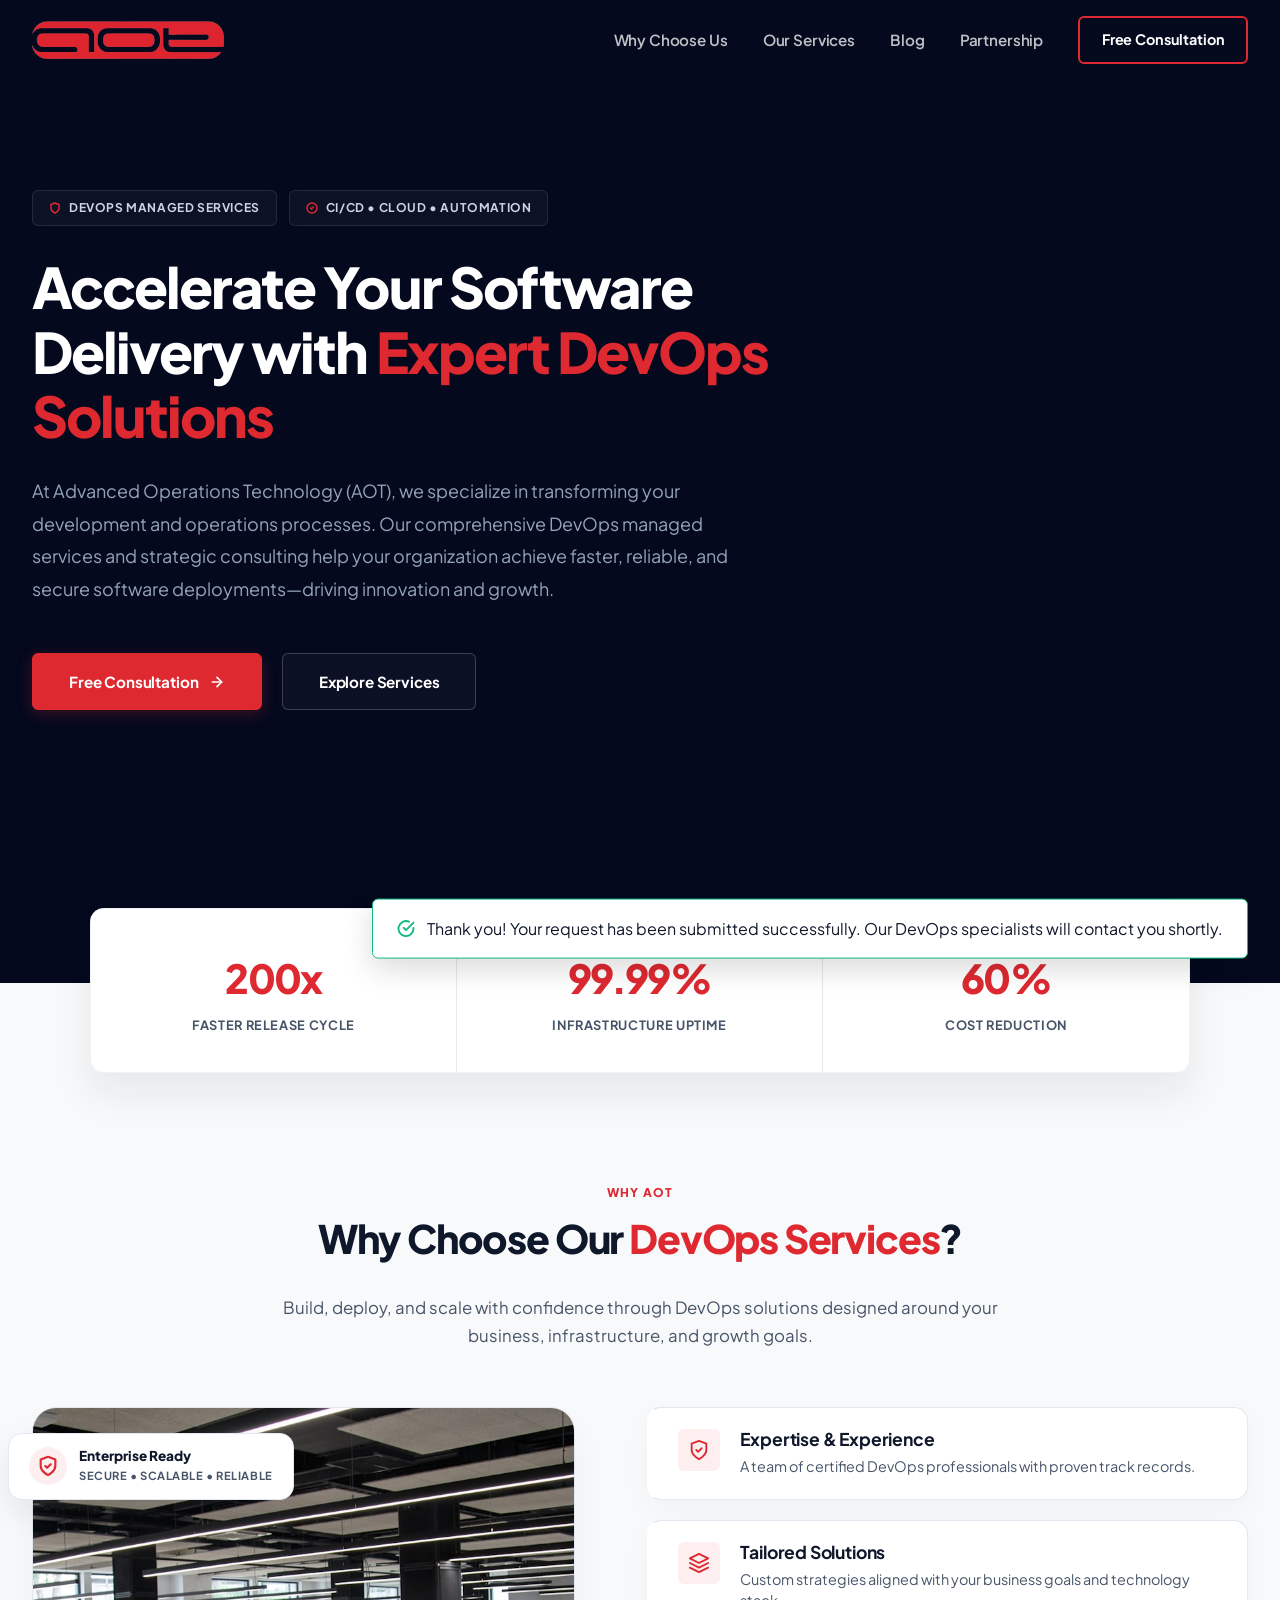
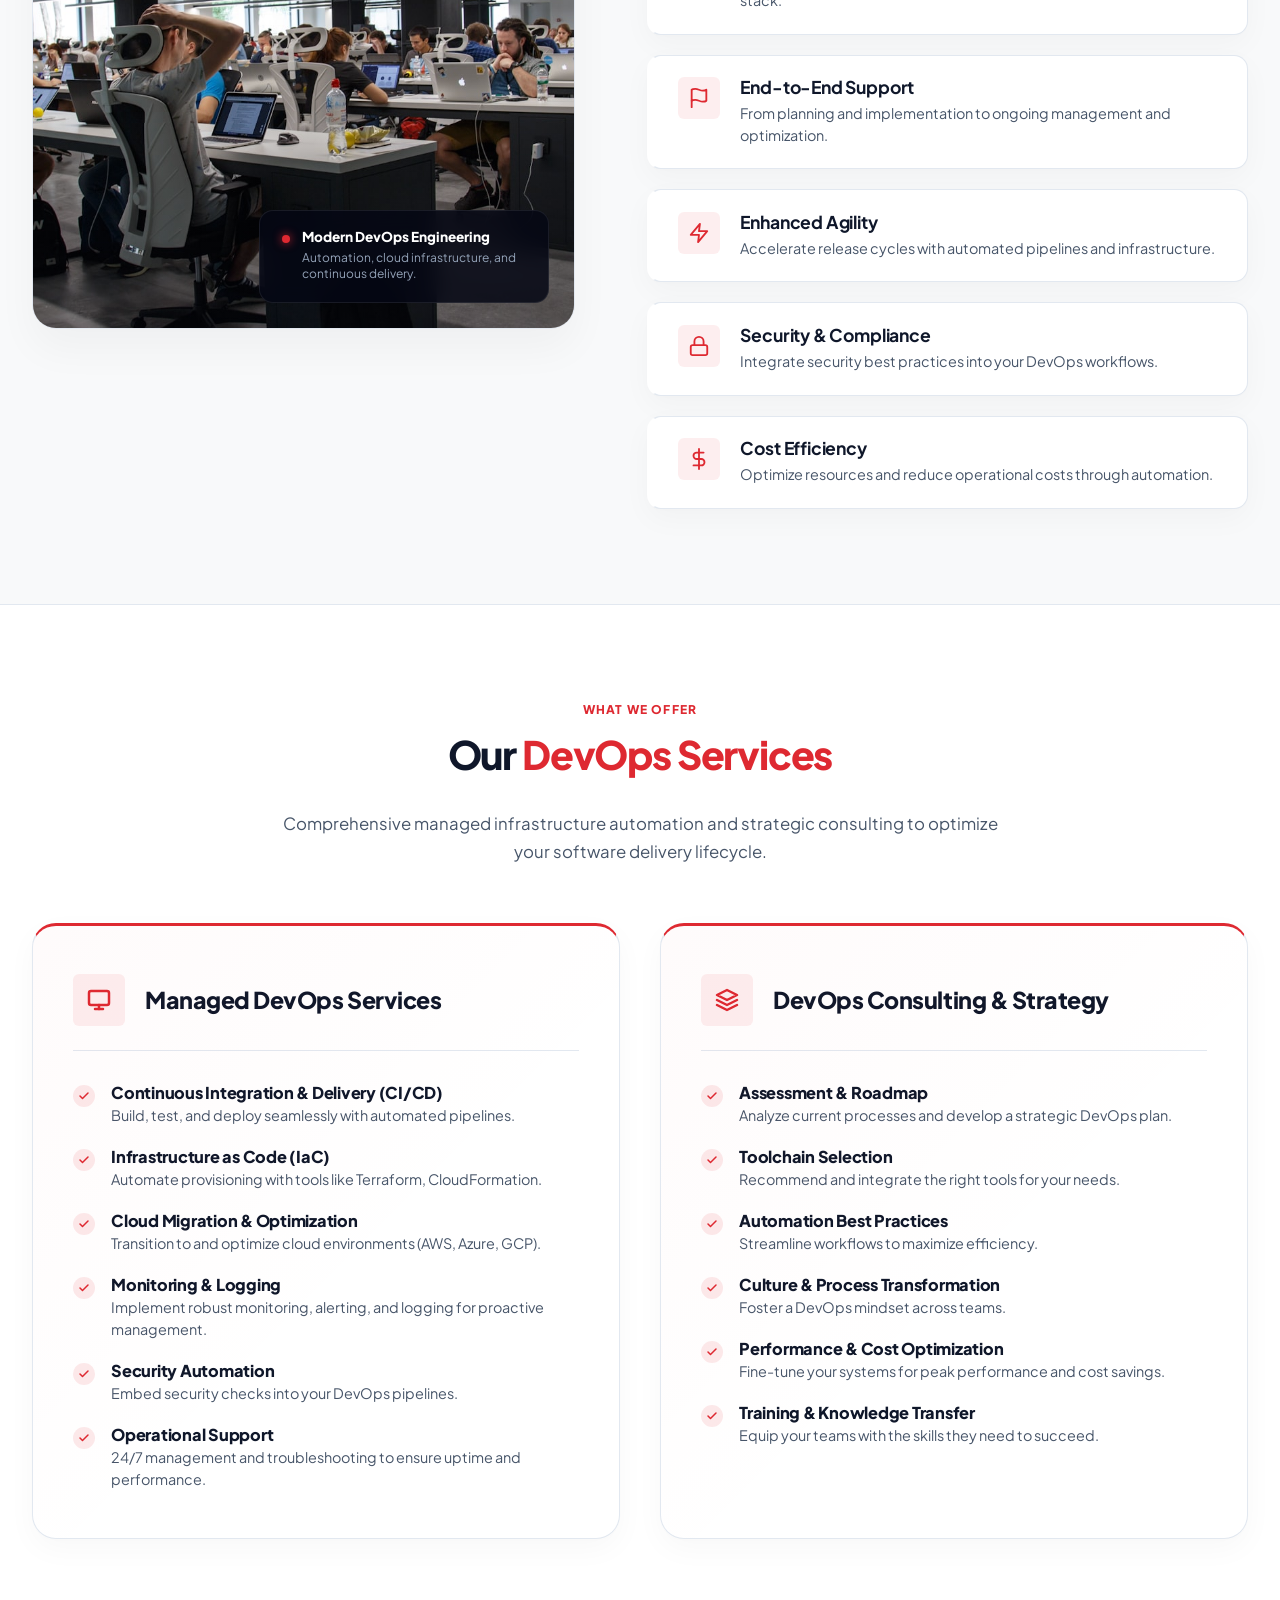
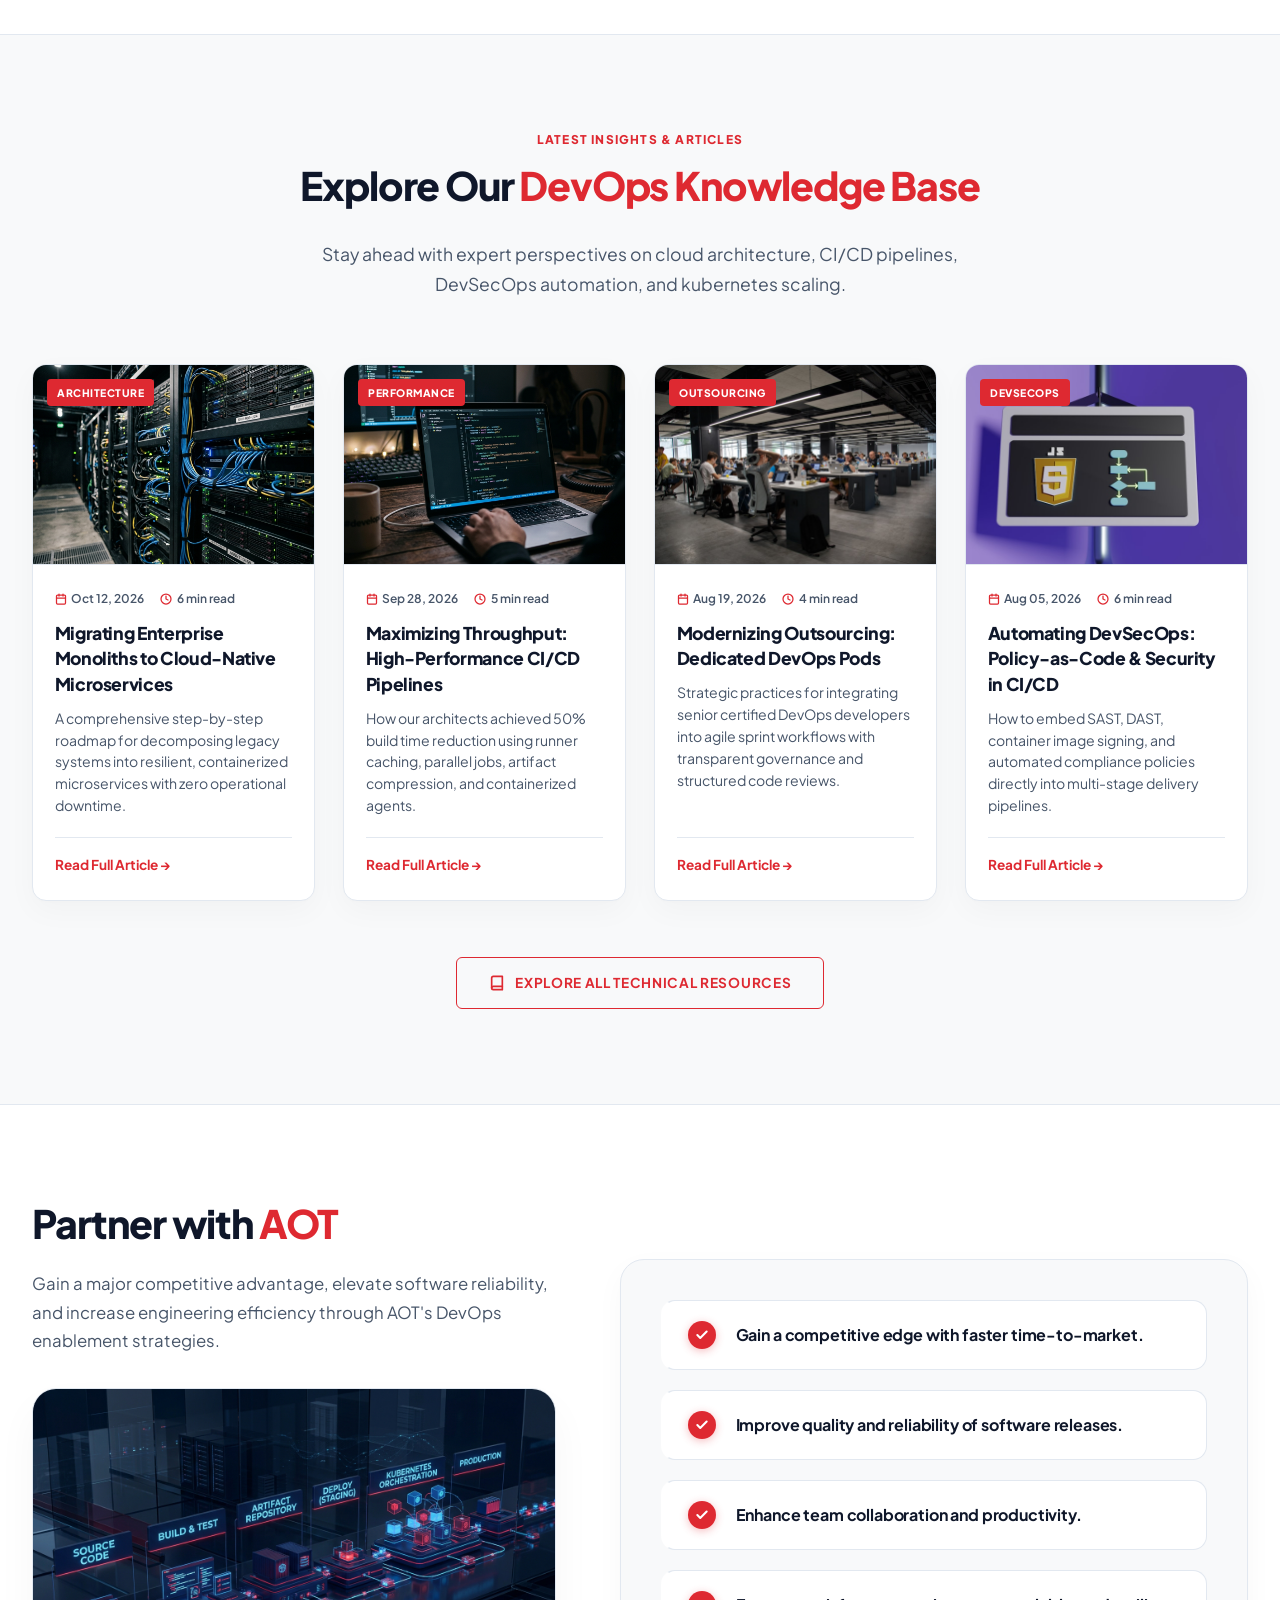
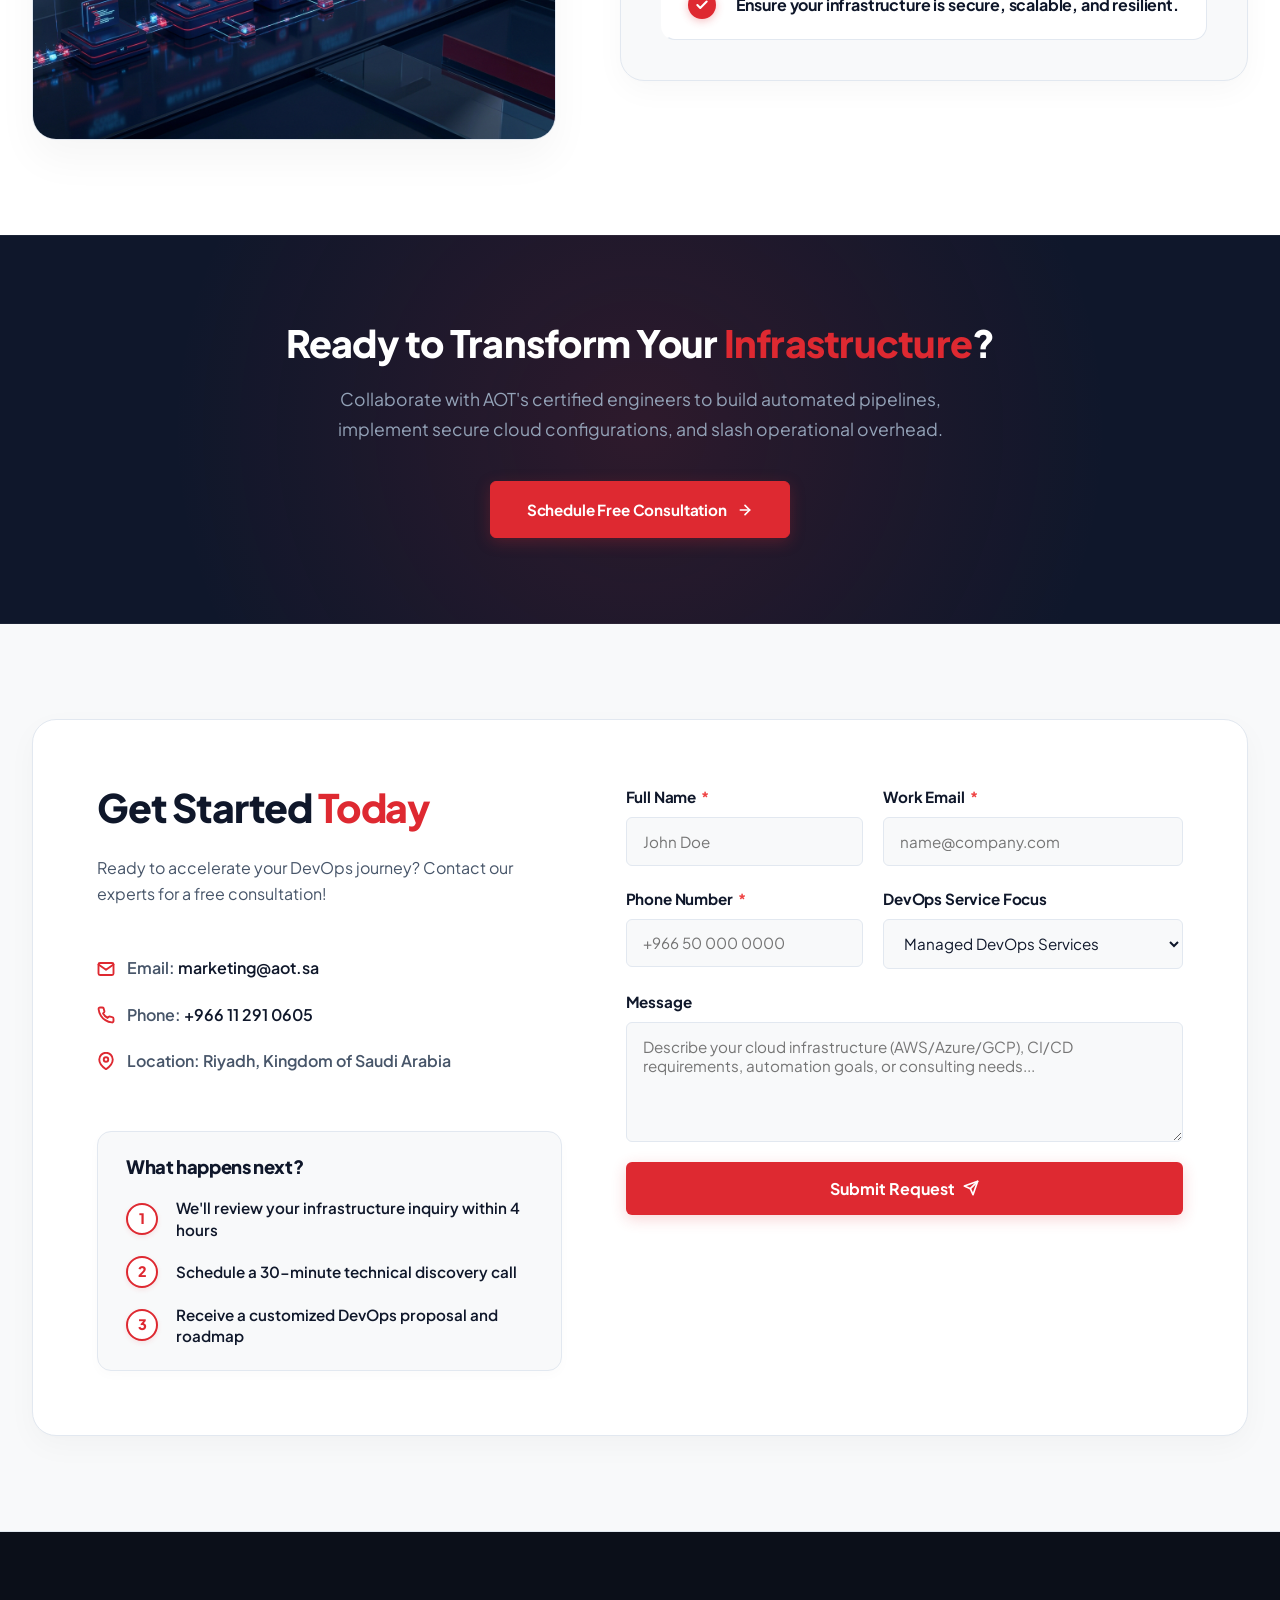
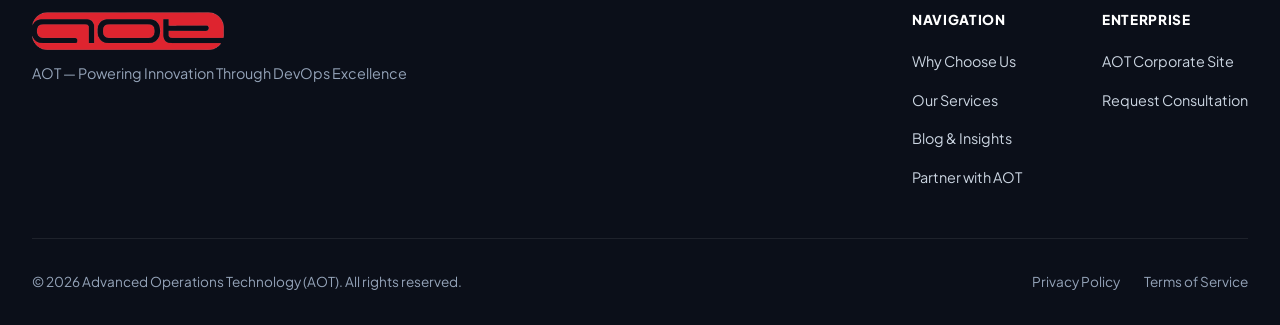
==== commit 6a944eda: "done" ====
--- a/index.html
+++ b/index.html
@@ -120,7 +120,7 @@
             <div class="why-image-wrapper">
               <img
                 src="images/devops-team.jpg"
-                alt="DevOps engineers collaborating on cloud infrastructure and software delivery"
+                alt="AOT DevOps CI/CD Pipeline Automation and Cloud Operations Telemetry"
                 class="why-image"
               >
               <div class="why-image-overlay"></div>
@@ -459,7 +459,7 @@
           <!-- Blog Card 3: Outsourcing -->
           <article class="blog-card">
             <div class="blog-image-box">
-              <img src="images/blog-post-3.jpg" alt="DevOps engineers collaborating in modern office room meeting" class="blog-img" loading="lazy">
+              <img src="images/blog-post-3.jpg" alt="Modern Network Operations Center and telemetry dashboard" class="blog-img" loading="lazy">
               <span class="blog-badge">OUTSOURCING</span>
             </div>
             <div class="blog-content">
@@ -532,7 +532,7 @@
             Gain a major competitive advantage, elevate software reliability, and increase engineering efficiency through AOT's DevOps enablement strategies.
           </p>
           <div class="partnership-graphic-wrapper">
-            <img src="images/devops_partnership.jpg" alt="AOT DevOps engineering infrastructure cloud services diagram illustration" class="partnership-img">
+            <img src="images/devops_partnership.jpg" alt="AOT Automated CI/CD Pipeline Architecture, Artifact Repositories, and Kubernetes Orchestration" class="partnership-img">
           </div>
         </div>
 
--- a/css/style.css
+++ b/css/style.css
@@ -482,7 +482,8 @@
 .why-image {
   display: block;
   width: 100%;
-  height: auto;
+  height: 520px;
+  object-fit: cover;
   border-radius: calc(var(--radius-lg) - 1px);
   transition: var(--transition-normal);
 }
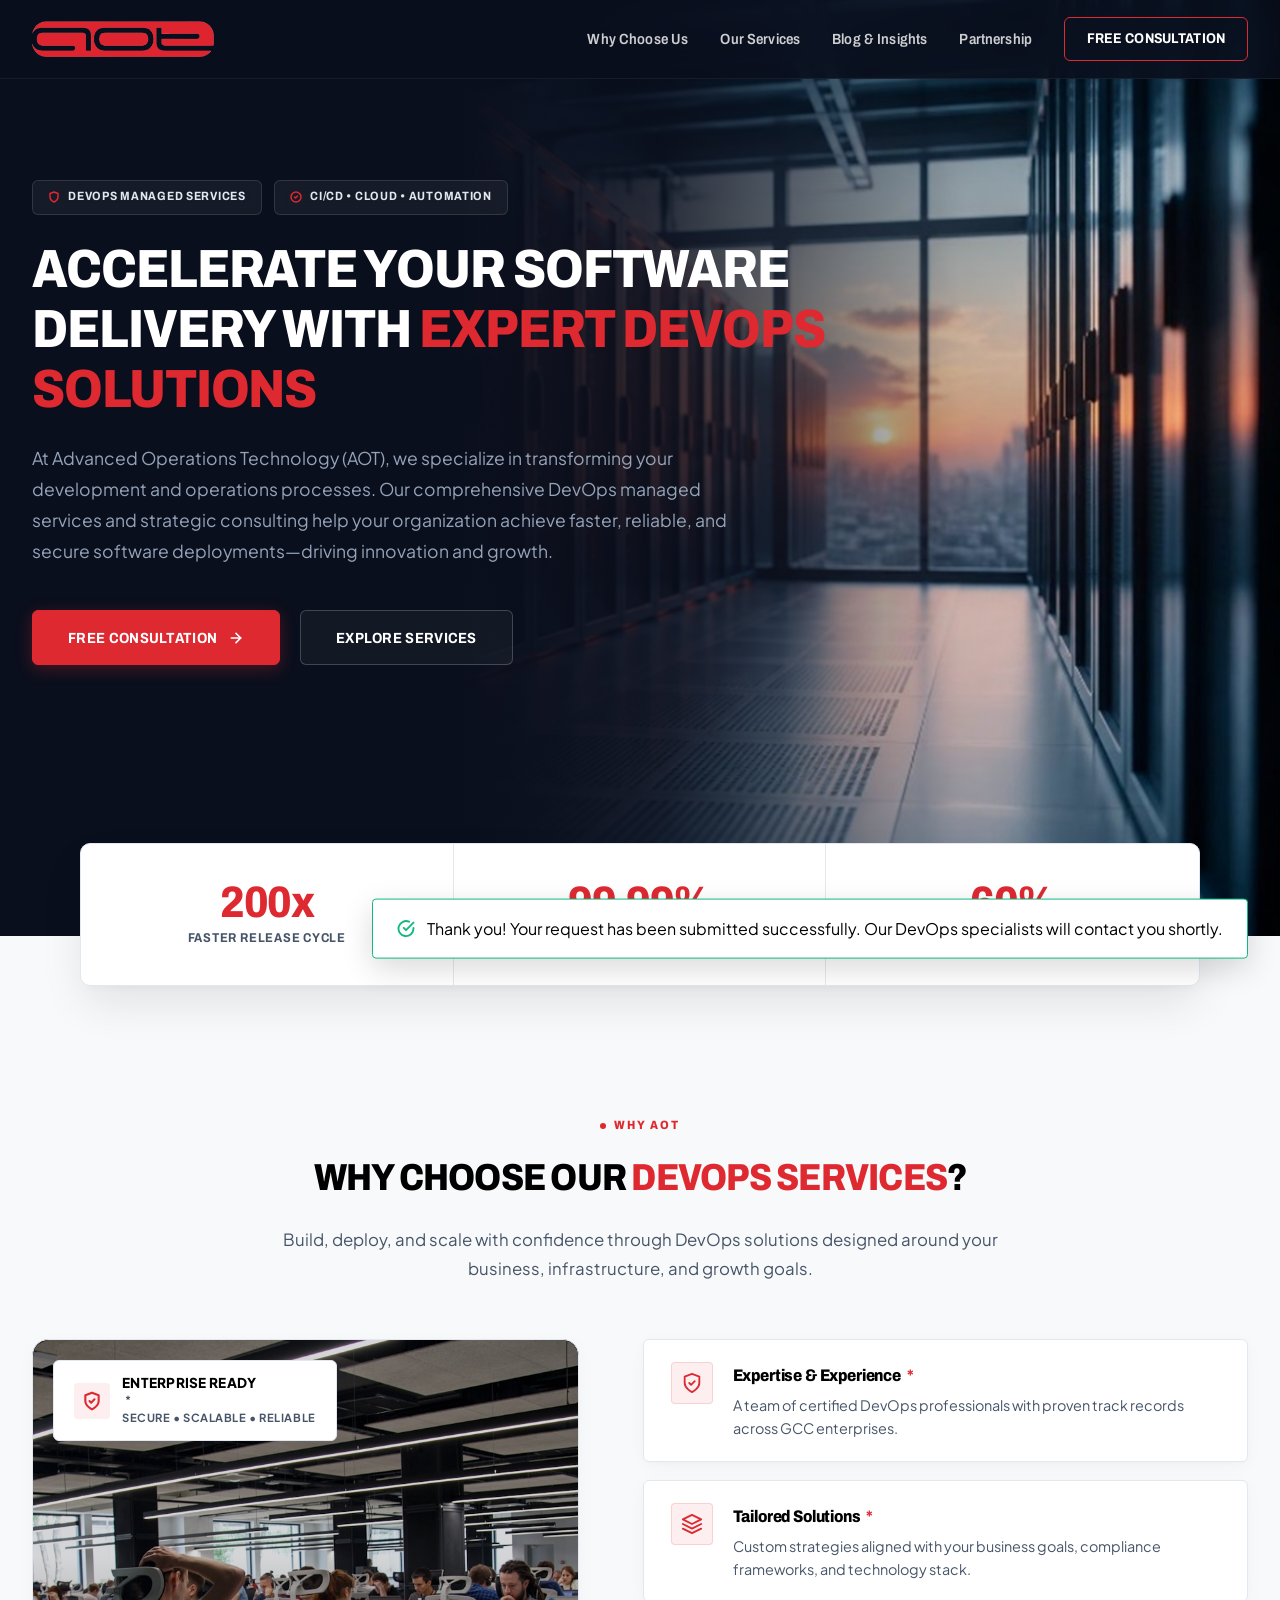
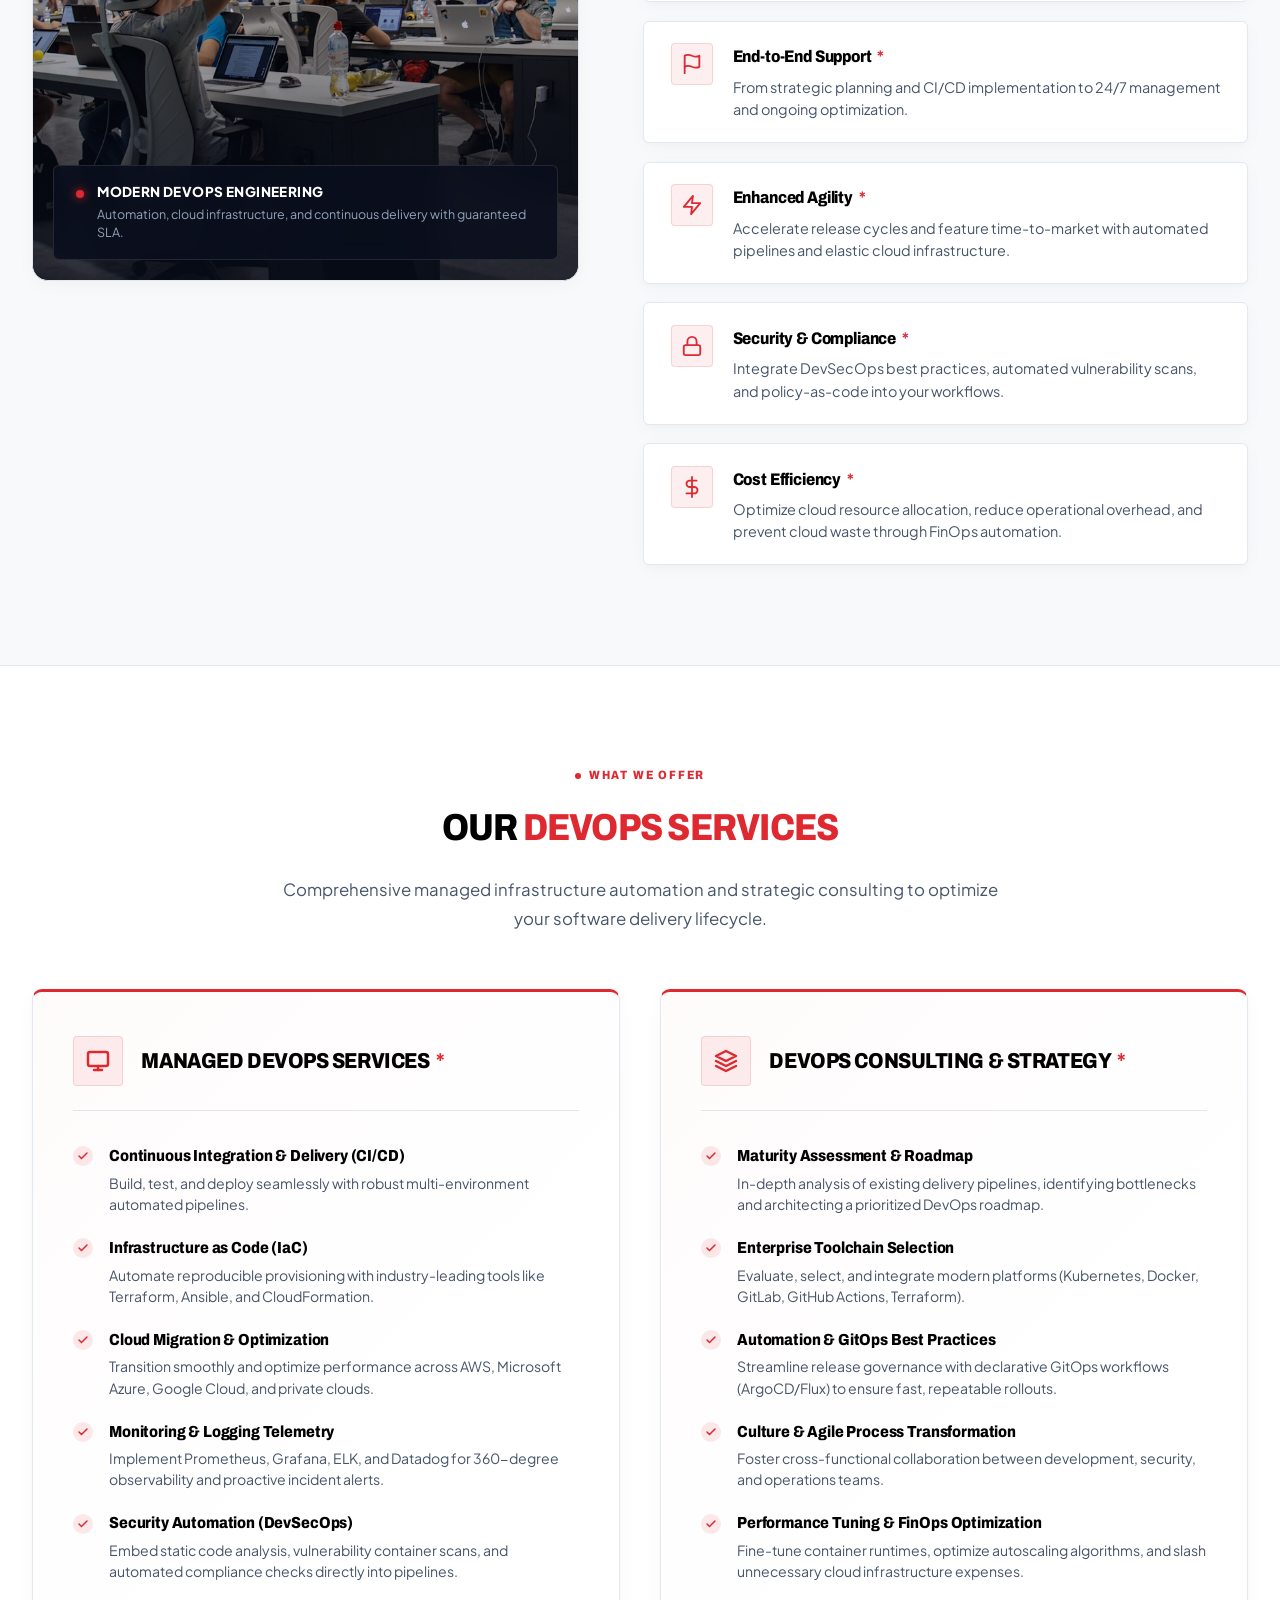
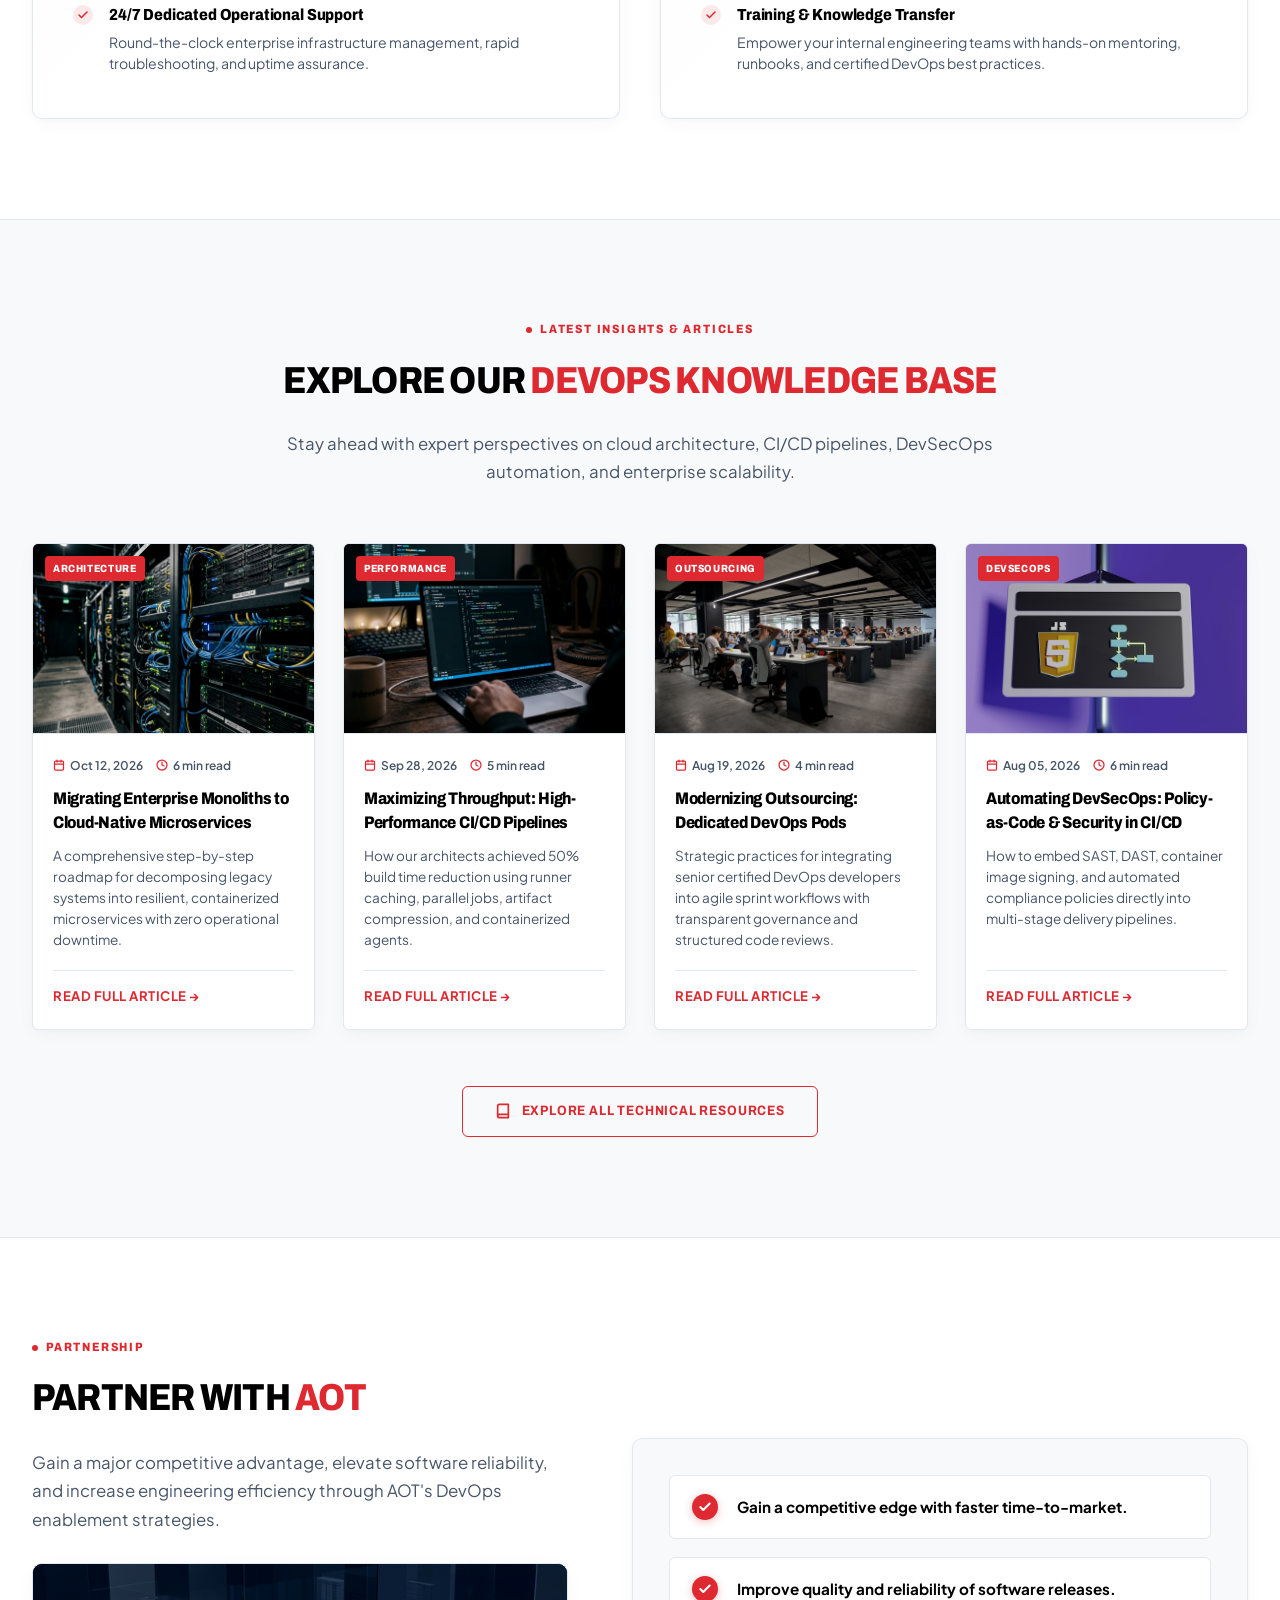
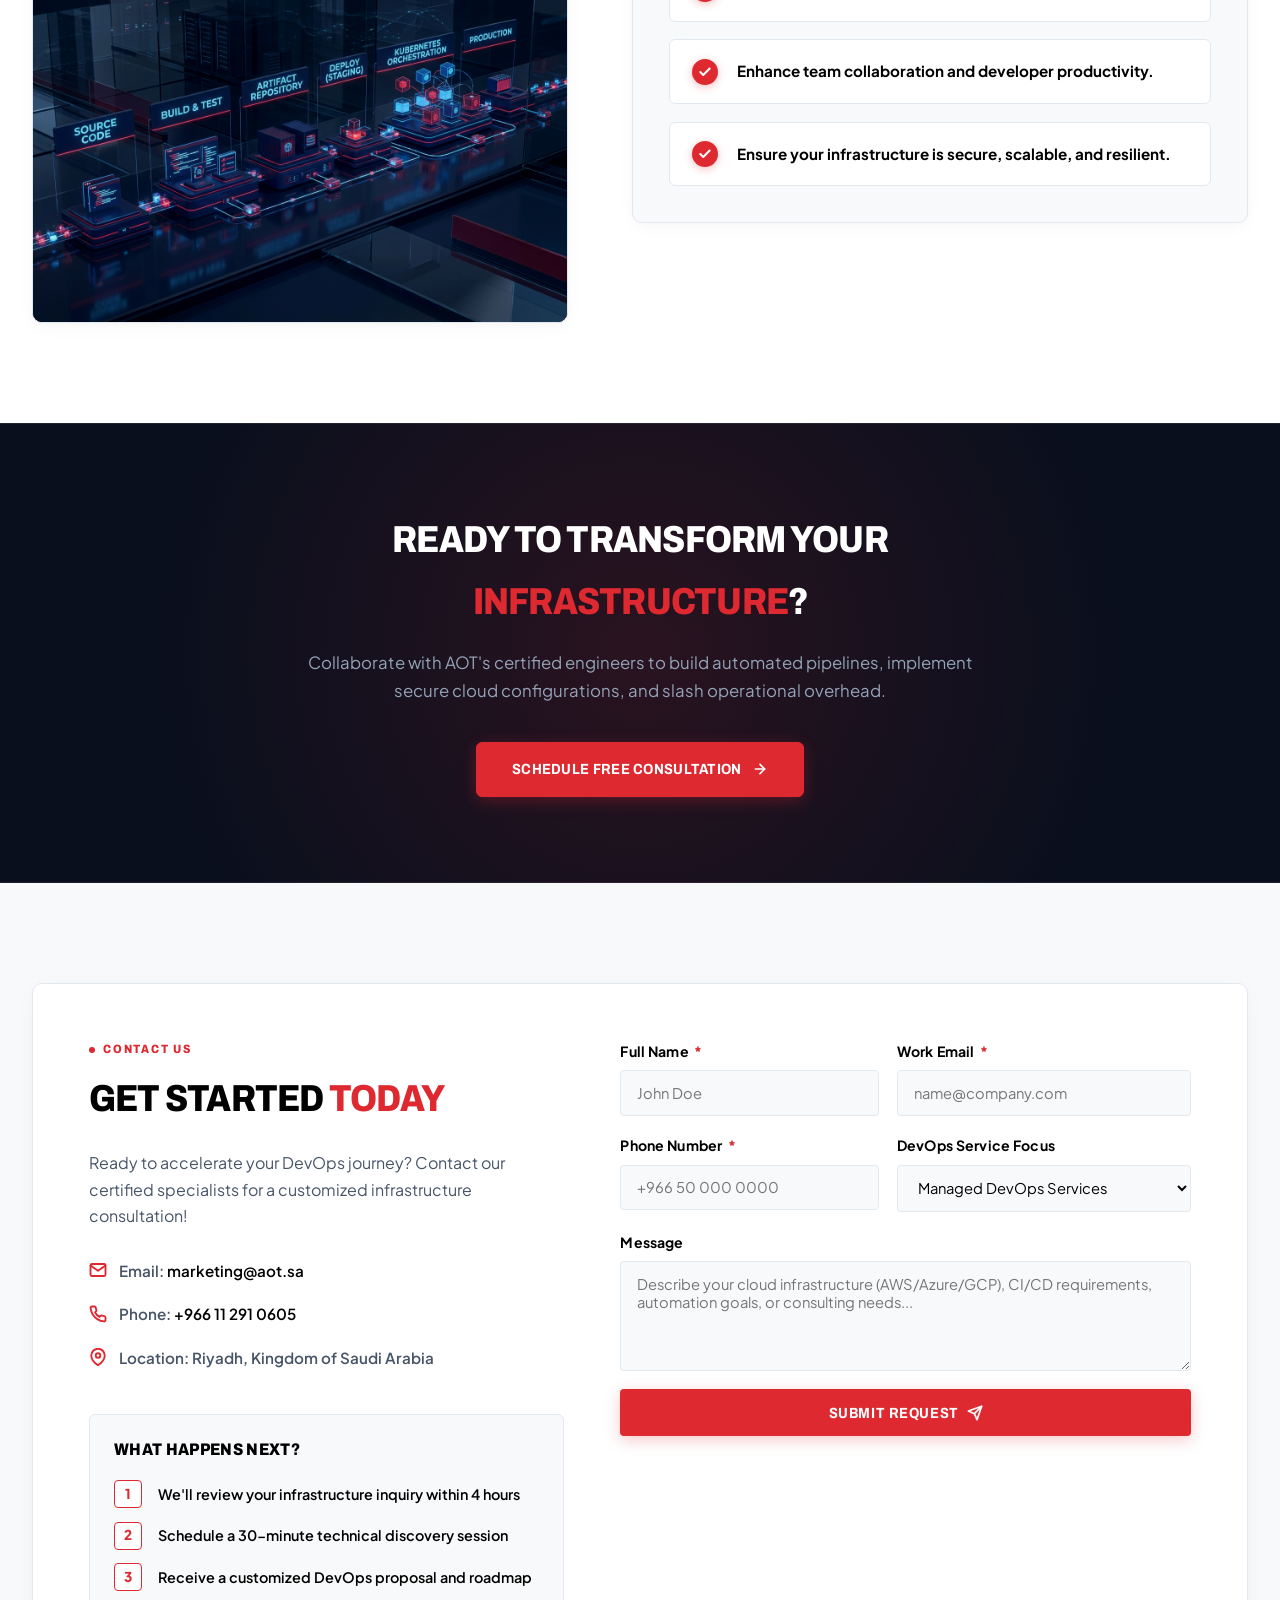
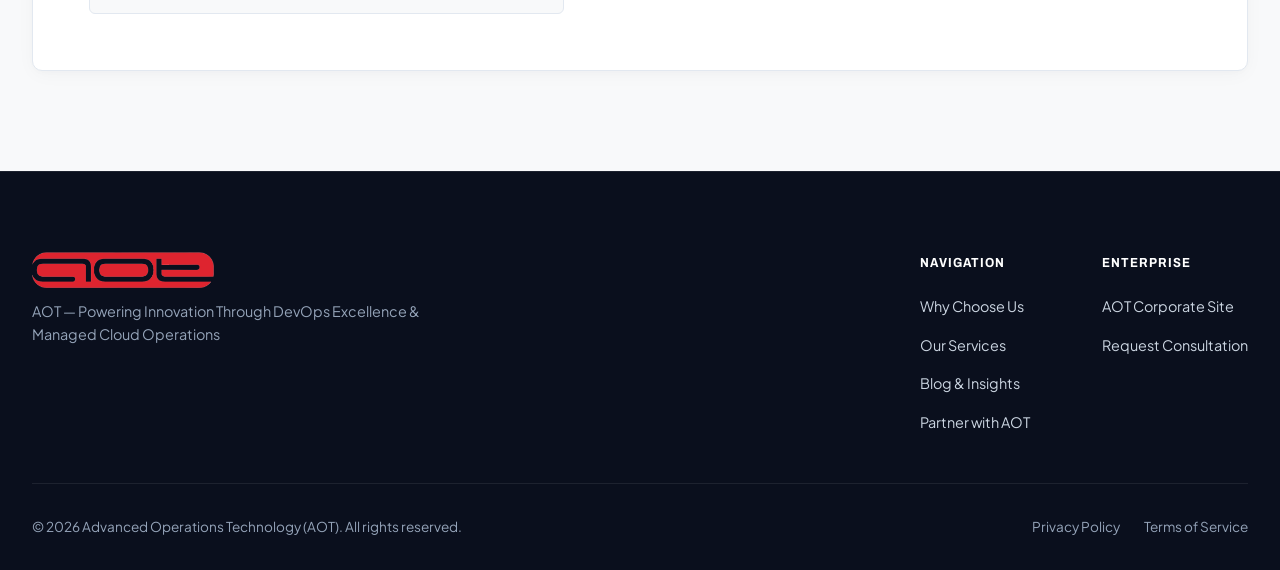
==== commit 0e326c57: "feat: align brand theme, typography, hero image, and card borders" ====
--- a/index.html
+++ b/index.html
@@ -16,12 +16,17 @@
   <meta property="og:url" content="https://www.aot.sa/devops-managed-services/">
   <meta property="og:site_name" content="AOT - Advanced Operations Technology">
   
+  <!-- Google Fonts: Archivo (Headings) & Plus Jakarta Sans (Body) -->
+  <link rel="preconnect" href="https://fonts.googleapis.com">
+  <link rel="preconnect" href="https://fonts.gstatic.com" crossorigin>
+  <link href="https://fonts.googleapis.com/css2?family=Archivo:ital,wdth,wght@0,62..125,100..900;1,62..125,100..900&family=Plus+Jakarta+Sans:ital,wght@0,300..800;1,300..800&display=swap" rel="stylesheet">
+
   <!-- Custom Stylesheet -->
   <link rel="stylesheet" href="css/style.css">
 </head>
 <body>
 
-  <!-- Sticky Navigation Header (Glassmorphic Dark on Scroll) -->
+  <!-- Sticky Navigation Header (AOT Brand Style) -->
   <header class="site-header" id="siteHeader">
     <div class="container nav-container">
       <a href="#" class="logo-link" aria-label="AOT Home">
@@ -39,7 +44,7 @@
       <nav class="nav-menu" id="navMenu">
         <a href="#why-us" class="nav-link">Why Choose Us</a>
         <a href="#services" class="nav-link">Our Services</a>
-        <a href="#blogs" class="nav-link">Blog</a>
+        <a href="#blogs" class="nav-link">Blog &amp; Insights</a>
         <a href="#partner" class="nav-link">Partnership</a>
         <a href="#contact" class="nav-cta-btn">Free Consultation</a>
       </nav>
@@ -51,6 +56,7 @@
     <section class="hero-section" id="hero">
       <div class="container">
         <div class="hero-container-left">
+          
           <!-- Left-Aligned Badge Capsules -->
           <div class="badge-wrapper">
             <div class="badge">
@@ -63,10 +69,12 @@
             </div>
           </div>
 
-          <!-- H1 Left-Aligned Headline from PDF -->
-          <h1 class="hero-title">Accelerate Your Software Delivery with <span class="highlight-red">Expert DevOps Solutions</span></h1>
+          <!-- H1 Left-Aligned Headline with Brand Crimson Highlight -->
+          <h1 class="hero-title">
+            ACCELERATE YOUR SOFTWARE DELIVERY WITH <span class="highlight-red">EXPERT DEVOPS SOLUTIONS</span>
+          </h1>
           
-          <!-- Left-Aligned Subtext from PDF -->
+          <!-- Left-Aligned Subtext -->
           <p class="hero-description">
             At Advanced Operations Technology (AOT), we specialize in transforming your development and operations processes. Our comprehensive DevOps managed services and strategic consulting help your organization achieve faster, reliable, and secure software deployments—driving innovation and growth.
           </p>
@@ -81,7 +89,7 @@
           </div>
         </div>
 
-        <!-- Overlapping Stats Panel -->
+        <!-- Overlapping Stats Panel (Structured Editorial Box) -->
         <div class="stats-panel">
           <div class="stat-item">
             <div class="stat-value">200x</div>
@@ -99,15 +107,14 @@
       </div>
     </section>
 
-    <!-- 1. Why Choose Our DevOps Services? Section from PDF -->
+    <!-- 1. Why Choose Our DevOps Services? Section -->
     <section id="why-us" class="why-section">
       <div class="container">
 
         <div class="why-heading">
           <span class="section-label">WHY AOT</span>
           <h2>
-            Why Choose Our
-            <span class="highlight-red">DevOps Services</span>?
+            WHY CHOOSE OUR <span class="highlight-red">DEVOPS SERVICES</span>?
           </h2>
           <p class="why-subtitle">
             Build, deploy, and scale with confidence through DevOps solutions designed around your business, infrastructure, and growth goals.
@@ -120,7 +127,7 @@
             <div class="why-image-wrapper">
               <img
                 src="images/devops-team.jpg"
-                alt="AOT DevOps CI/CD Pipeline Automation and Cloud Operations Telemetry"
+                alt="AOT DevOps Engineering Specialists Collaborating in Modern Operations Room"
                 class="why-image"
               >
               <div class="why-image-overlay"></div>
@@ -129,12 +136,12 @@
               <div class="why-experience-card">
                 <div class="experience-icon">
                   <svg
-                    width="22"
-                    height="22"
+                    width="20"
+                    height="20"
                     viewBox="0 0 24 24"
                     fill="none"
                     stroke="currentColor"
-                    stroke-width="2.3"
+                    stroke-width="2.5"
                     stroke-linecap="round"
                     stroke-linejoin="round"
                   >
@@ -143,7 +150,7 @@
                   </svg>
                 </div>
                 <div>
-                  <strong>Enterprise Ready</strong>
+                  <strong>Enterprise Ready <span class="brand-asterisk">*</span></strong>
                   <span>Secure &bull; Scalable &bull; Reliable</span>
                 </div>
               </div>
@@ -154,23 +161,23 @@
                 <div>
                   <strong>Modern DevOps Engineering</strong>
                   <p>
-                    Automation, cloud infrastructure, and continuous delivery.
+                    Automation, cloud infrastructure, and continuous delivery with guaranteed SLA.
                   </p>
                 </div>
               </div>
             </div>
           </div>
 
-          <!-- RIGHT 6 FEATURES FROM PDF -->
+          <!-- RIGHT 6 FEATURES (Clean Structured Boxes) -->
           <div class="why-features">
             <div class="why-feature-card">
               <div class="why-feature-icon">
                 <svg width="22" height="22" viewBox="0 0 24 24" fill="none" stroke="currentColor" stroke-width="2" stroke-linecap="round" stroke-linejoin="round"><path d="M12 22s8-4 8-10V5l-8-3-8 3v7c0 6 8 10 8 10z"/><path d="m9 12 2 2 4-4"/></svg>
               </div>
               <div class="why-feature-content">
-                <h3>Expertise &amp; Experience</h3>
+                <h3>Expertise &amp; Experience <span class="brand-asterisk">*</span></h3>
                 <p>
-                  A team of certified DevOps professionals with proven track records.
+                  A team of certified DevOps professionals with proven track records across GCC enterprises.
                 </p>
               </div>
             </div>
@@ -180,9 +187,9 @@
                 <svg width="22" height="22" viewBox="0 0 24 24" fill="none" stroke="currentColor" stroke-width="2" stroke-linecap="round" stroke-linejoin="round"><polygon points="12 2 2 7 12 12 22 7 12 2"/><polyline points="2 17 12 22 22 17"/><polyline points="2 12 12 17 22 12"/></svg>
               </div>
               <div class="why-feature-content">
-                <h3>Tailored Solutions</h3>
+                <h3>Tailored Solutions <span class="brand-asterisk">*</span></h3>
                 <p>
-                  Custom strategies aligned with your business goals and technology stack.
+                  Custom strategies aligned with your business goals, compliance frameworks, and technology stack.
                 </p>
               </div>
             </div>
@@ -192,9 +199,9 @@
                 <svg width="22" height="22" viewBox="0 0 24 24" fill="none" stroke="currentColor" stroke-width="2" stroke-linecap="round" stroke-linejoin="round"><path d="M4 15s1-1 4-1 5 2 8 2 4-1 4-1V3s-1 1-4 1-5-2-8-2-4 1-4 1z"/><line x1="4" y1="22" x2="4" y2="15"/></svg>
               </div>
               <div class="why-feature-content">
-                <h3>End-to-End Support</h3>
+                <h3>End-to-End Support <span class="brand-asterisk">*</span></h3>
                 <p>
-                  From planning and implementation to ongoing management and optimization.
+                  From strategic planning and CI/CD implementation to 24/7 management and ongoing optimization.
                 </p>
               </div>
             </div>
@@ -204,9 +211,9 @@
                 <svg width="22" height="22" viewBox="0 0 24 24" fill="none" stroke="currentColor" stroke-width="2" stroke-linecap="round" stroke-linejoin="round"><polygon points="13 2 3 14 12 14 11 22 21 10 12 10 13 2"/></svg>
               </div>
               <div class="why-feature-content">
-                <h3>Enhanced Agility</h3>
+                <h3>Enhanced Agility <span class="brand-asterisk">*</span></h3>
                 <p>
-                  Accelerate release cycles with automated pipelines and infrastructure.
+                  Accelerate release cycles and feature time-to-market with automated pipelines and elastic cloud infrastructure.
                 </p>
               </div>
             </div>
@@ -216,9 +223,9 @@
                 <svg width="22" height="22" viewBox="0 0 24 24" fill="none" stroke="currentColor" stroke-width="2" stroke-linecap="round" stroke-linejoin="round"><rect x="3" y="11" width="18" height="11" rx="2"/><path d="M7 11V7a5 5 0 0 1 10 0v4"/></svg>
               </div>
               <div class="why-feature-content">
-                <h3>Security &amp; Compliance</h3>
+                <h3>Security &amp; Compliance <span class="brand-asterisk">*</span></h3>
                 <p>
-                  Integrate security best practices into your DevOps workflows.
+                  Integrate DevSecOps best practices, automated vulnerability scans, and policy-as-code into your workflows.
                 </p>
               </div>
             </div>
@@ -228,9 +235,9 @@
                 <svg width="22" height="22" viewBox="0 0 24 24" fill="none" stroke="currentColor" stroke-width="2" stroke-linecap="round" stroke-linejoin="round"><line x1="12" y1="1" x2="12" y2="23"/><path d="M17 5H9.5a3.5 3.5 0 0 0 0 7h5a3.5 3.5 0 0 1 0 7H6"/></svg>
               </div>
               <div class="why-feature-content">
-                <h3>Cost Efficiency</h3>
+                <h3>Cost Efficiency <span class="brand-asterisk">*</span></h3>
                 <p>
-                  Optimize resources and reduce operational costs through automation.
+                  Optimize cloud resource allocation, reduce operational overhead, and prevent cloud waste through FinOps automation.
                 </p>
               </div>
             </div>
@@ -239,12 +246,12 @@
       </div>
     </section>
 
-    <!-- 2. Our Services Section from PDF (2 Symmetrical Category Cards) -->
+    <!-- 2. Our Services Section (Symmetrical Editorial Cards) -->
     <section class="services-section" id="services">
       <div class="container">
         <div class="services-heading">
           <span class="section-label">WHAT WE OFFER</span>
-          <h2>Our <span class="highlight-red">DevOps Services</span></h2>
+          <h2>OUR <span class="highlight-red">DEVOPS SERVICES</span></h2>
           <p class="services-subtitle">
             Comprehensive managed infrastructure automation and strategic consulting to optimize your software delivery lifecycle.
           </p>
@@ -257,7 +264,7 @@
               <div class="service-category-icon" aria-hidden="true">
                 <svg width="24" height="24" viewBox="0 0 24 24" fill="none" stroke="currentColor" stroke-width="2.5" stroke-linecap="round" stroke-linejoin="round"><rect x="2" y="3" width="20" height="14" rx="2" ry="2"/><line x1="8" y1="21" x2="16" y2="21"/><line x1="12" y1="17" x2="12" y2="21"/></svg>
               </div>
-              <h3>Managed DevOps Services</h3>
+              <h3>Managed DevOps Services <span class="brand-asterisk">*</span></h3>
             </div>
             <ul class="service-items-list">
               <li class="service-item-row">
@@ -266,7 +273,7 @@
                 </div>
                 <div class="item-content">
                   <h4>Continuous Integration &amp; Delivery (CI/CD)</h4>
-                  <p>Build, test, and deploy seamlessly with automated pipelines.</p>
+                  <p>Build, test, and deploy seamlessly with robust multi-environment automated pipelines.</p>
                 </div>
               </li>
               <li class="service-item-row">
@@ -275,7 +282,7 @@
                 </div>
                 <div class="item-content">
                   <h4>Infrastructure as Code (IaC)</h4>
-                  <p>Automate provisioning with tools like Terraform, CloudFormation.</p>
+                  <p>Automate reproducible provisioning with industry-leading tools like Terraform, Ansible, and CloudFormation.</p>
                 </div>
               </li>
               <li class="service-item-row">
@@ -284,34 +291,34 @@
                 </div>
                 <div class="item-content">
                   <h4>Cloud Migration &amp; Optimization</h4>
-                  <p>Transition to and optimize cloud environments (AWS, Azure, GCP).</p>
-                </div>
-              </li>
-              <li class="service-item-row">
-                <div class="item-check-icon">
-                  <svg width="12" height="12" viewBox="0 0 24 24" fill="none" stroke="currentColor" stroke-width="3" stroke-linecap="round" stroke-linejoin="round"><polyline points="20 6 9 17 4 12"/></svg>
-                </div>
-                <div class="item-content">
-                  <h4>Monitoring &amp; Logging</h4>
-                  <p>Implement robust monitoring, alerting, and logging for proactive management.</p>
-                </div>
-              </li>
-              <li class="service-item-row">
-                <div class="item-check-icon">
-                  <svg width="12" height="12" viewBox="0 0 24 24" fill="none" stroke="currentColor" stroke-width="3" stroke-linecap="round" stroke-linejoin="round"><polyline points="20 6 9 17 4 12"/></svg>
-                </div>
-                <div class="item-content">
-                  <h4>Security Automation</h4>
-                  <p>Embed security checks into your DevOps pipelines.</p>
-                </div>
-              </li>
-              <li class="service-item-row">
-                <div class="item-check-icon">
-                  <svg width="12" height="12" viewBox="0 0 24 24" fill="none" stroke="currentColor" stroke-width="3" stroke-linecap="round" stroke-linejoin="round"><polyline points="20 6 9 17 4 12"/></svg>
-                </div>
-                <div class="item-content">
-                  <h4>Operational Support</h4>
-                  <p>24/7 management and troubleshooting to ensure uptime and performance.</p>
+                  <p>Transition smoothly and optimize performance across AWS, Microsoft Azure, Google Cloud, and private clouds.</p>
+                </div>
+              </li>
+              <li class="service-item-row">
+                <div class="item-check-icon">
+                  <svg width="12" height="12" viewBox="0 0 24 24" fill="none" stroke="currentColor" stroke-width="3" stroke-linecap="round" stroke-linejoin="round"><polyline points="20 6 9 17 4 12"/></svg>
+                </div>
+                <div class="item-content">
+                  <h4>Monitoring &amp; Logging Telemetry</h4>
+                  <p>Implement Prometheus, Grafana, ELK, and Datadog for 360-degree observability and proactive incident alerts.</p>
+                </div>
+              </li>
+              <li class="service-item-row">
+                <div class="item-check-icon">
+                  <svg width="12" height="12" viewBox="0 0 24 24" fill="none" stroke="currentColor" stroke-width="3" stroke-linecap="round" stroke-linejoin="round"><polyline points="20 6 9 17 4 12"/></svg>
+                </div>
+                <div class="item-content">
+                  <h4>Security Automation (DevSecOps)</h4>
+                  <p>Embed static code analysis, vulnerability container scans, and automated compliance checks directly into pipelines.</p>
+                </div>
+              </li>
+              <li class="service-item-row">
+                <div class="item-check-icon">
+                  <svg width="12" height="12" viewBox="0 0 24 24" fill="none" stroke="currentColor" stroke-width="3" stroke-linecap="round" stroke-linejoin="round"><polyline points="20 6 9 17 4 12"/></svg>
+                </div>
+                <div class="item-content">
+                  <h4>24/7 Dedicated Operational Support</h4>
+                  <p>Round-the-clock enterprise infrastructure management, rapid troubleshooting, and uptime assurance.</p>
                 </div>
               </li>
             </ul>
@@ -323,7 +330,7 @@
               <div class="service-category-icon" aria-hidden="true">
                 <svg width="24" height="24" viewBox="0 0 24 24" fill="none" stroke="currentColor" stroke-width="2.5" stroke-linecap="round" stroke-linejoin="round"><polygon points="12 2 2 7 12 12 22 7 12 2"/><polyline points="2 17 12 22 22 17"/><polyline points="2 12 12 17 22 12"/></svg>
               </div>
-              <h3>DevOps Consulting &amp; Strategy</h3>
+              <h3>DevOps Consulting &amp; Strategy <span class="brand-asterisk">*</span></h3>
             </div>
             <ul class="service-items-list">
               <li class="service-item-row">
@@ -331,44 +338,44 @@
                   <svg width="12" height="12" viewBox="0 0 24 24" fill="none" stroke="currentColor" stroke-width="3" stroke-linecap="round" stroke-linejoin="round"><polyline points="20 6 9 17 4 12"/></svg>
                 </div>
                 <div class="item-content">
-                  <h4>Assessment &amp; Roadmap</h4>
-                  <p>Analyze current processes and develop a strategic DevOps plan.</p>
-                </div>
-              </li>
-              <li class="service-item-row">
-                <div class="item-check-icon">
-                  <svg width="12" height="12" viewBox="0 0 24 24" fill="none" stroke="currentColor" stroke-width="3" stroke-linecap="round" stroke-linejoin="round"><polyline points="20 6 9 17 4 12"/></svg>
-                </div>
-                <div class="item-content">
-                  <h4>Toolchain Selection</h4>
-                  <p>Recommend and integrate the right tools for your needs.</p>
-                </div>
-              </li>
-              <li class="service-item-row">
-                <div class="item-check-icon">
-                  <svg width="12" height="12" viewBox="0 0 24 24" fill="none" stroke="currentColor" stroke-width="3" stroke-linecap="round" stroke-linejoin="round"><polyline points="20 6 9 17 4 12"/></svg>
-                </div>
-                <div class="item-content">
-                  <h4>Automation Best Practices</h4>
-                  <p>Streamline workflows to maximize efficiency.</p>
-                </div>
-              </li>
-              <li class="service-item-row">
-                <div class="item-check-icon">
-                  <svg width="12" height="12" viewBox="0 0 24 24" fill="none" stroke="currentColor" stroke-width="3" stroke-linecap="round" stroke-linejoin="round"><polyline points="20 6 9 17 4 12"/></svg>
-                </div>
-                <div class="item-content">
-                  <h4>Culture &amp; Process Transformation</h4>
-                  <p>Foster a DevOps mindset across teams.</p>
-                </div>
-              </li>
-              <li class="service-item-row">
-                <div class="item-check-icon">
-                  <svg width="12" height="12" viewBox="0 0 24 24" fill="none" stroke="currentColor" stroke-width="3" stroke-linecap="round" stroke-linejoin="round"><polyline points="20 6 9 17 4 12"/></svg>
-                </div>
-                <div class="item-content">
-                  <h4>Performance &amp; Cost Optimization</h4>
-                  <p>Fine-tune your systems for peak performance and cost savings.</p>
+                  <h4>Maturity Assessment &amp; Roadmap</h4>
+                  <p>In-depth analysis of existing delivery pipelines, identifying bottlenecks and architecting a prioritized DevOps roadmap.</p>
+                </div>
+              </li>
+              <li class="service-item-row">
+                <div class="item-check-icon">
+                  <svg width="12" height="12" viewBox="0 0 24 24" fill="none" stroke="currentColor" stroke-width="3" stroke-linecap="round" stroke-linejoin="round"><polyline points="20 6 9 17 4 12"/></svg>
+                </div>
+                <div class="item-content">
+                  <h4>Enterprise Toolchain Selection</h4>
+                  <p>Evaluate, select, and integrate modern platforms (Kubernetes, Docker, GitLab, GitHub Actions, Terraform).</p>
+                </div>
+              </li>
+              <li class="service-item-row">
+                <div class="item-check-icon">
+                  <svg width="12" height="12" viewBox="0 0 24 24" fill="none" stroke="currentColor" stroke-width="3" stroke-linecap="round" stroke-linejoin="round"><polyline points="20 6 9 17 4 12"/></svg>
+                </div>
+                <div class="item-content">
+                  <h4>Automation &amp; GitOps Best Practices</h4>
+                  <p>Streamline release governance with declarative GitOps workflows (ArgoCD/Flux) to ensure fast, repeatable rollouts.</p>
+                </div>
+              </li>
+              <li class="service-item-row">
+                <div class="item-check-icon">
+                  <svg width="12" height="12" viewBox="0 0 24 24" fill="none" stroke="currentColor" stroke-width="3" stroke-linecap="round" stroke-linejoin="round"><polyline points="20 6 9 17 4 12"/></svg>
+                </div>
+                <div class="item-content">
+                  <h4>Culture &amp; Agile Process Transformation</h4>
+                  <p>Foster cross-functional collaboration between development, security, and operations teams.</p>
+                </div>
+              </li>
+              <li class="service-item-row">
+                <div class="item-check-icon">
+                  <svg width="12" height="12" viewBox="0 0 24 24" fill="none" stroke="currentColor" stroke-width="3" stroke-linecap="round" stroke-linejoin="round"><polyline points="20 6 9 17 4 12"/></svg>
+                </div>
+                <div class="item-content">
+                  <h4>Performance Tuning &amp; FinOps Optimization</h4>
+                  <p>Fine-tune container runtimes, optimize autoscaling algorithms, and slash unnecessary cloud infrastructure expenses.</p>
                 </div>
               </li>
               <li class="service-item-row">
@@ -377,7 +384,7 @@
                 </div>
                 <div class="item-content">
                   <h4>Training &amp; Knowledge Transfer</h4>
-                  <p>Equip your teams with the skills they need to succeed.</p>
+                  <p>Empower your internal engineering teams with hands-on mentoring, runbooks, and certified DevOps best practices.</p>
                 </div>
               </li>
             </ul>
@@ -386,16 +393,16 @@
       </div>
     </section>
 
-    <!-- 3. Blogs & Resources Section (3 COLUMNS GRID) -->
+    <!-- 3. Blogs & Resources Section (Editorial Cards) -->
     <section class="blogs-section" id="blogs">
       <div class="container">
         <div class="blogs-heading">
           <span class="section-label">LATEST INSIGHTS &amp; ARTICLES</span>
           <h2>
-            Explore Our <span class="highlight-red">DevOps Knowledge Base</span>
+            EXPLORE OUR <span class="highlight-red">DEVOPS KNOWLEDGE BASE</span>
           </h2>
           <p class="blogs-subtitle">
-            Stay ahead with expert perspectives on cloud architecture, CI/CD pipelines, DevSecOps automation, and kubernetes scaling.
+            Stay ahead with expert perspectives on cloud architecture, CI/CD pipelines, DevSecOps automation, and enterprise scalability.
           </p>
         </div>
 
@@ -403,7 +410,7 @@
           <!-- Blog Card 1: Architecture -->
           <article class="blog-card">
             <div class="blog-image-box">
-              <img src="images/blog-post-1.jpg" alt="Dark enterprise server room with glowing blue and yellow cabling" class="blog-img" loading="lazy">
+              <img src="images/blog-post-1.jpg" alt="Enterprise Server Room with High-Speed Fiber Optics" class="blog-img" loading="lazy">
               <span class="blog-badge">ARCHITECTURE</span>
             </div>
             <div class="blog-content">
@@ -431,7 +438,7 @@
           <!-- Blog Card 2: Performance -->
           <article class="blog-card">
             <div class="blog-image-box">
-              <img src="images/blog-post-2.jpg" alt="Laptop screen displaying developer IDE editor workspace" class="blog-img" loading="lazy">
+              <img src="images/blog-post-2.jpg" alt="Developer IDE Workspace and Automated Test Results" class="blog-img" loading="lazy">
               <span class="blog-badge">PERFORMANCE</span>
             </div>
             <div class="blog-content">
@@ -459,7 +466,7 @@
           <!-- Blog Card 3: Outsourcing -->
           <article class="blog-card">
             <div class="blog-image-box">
-              <img src="images/blog-post-3.jpg" alt="Modern Network Operations Center and telemetry dashboard" class="blog-img" loading="lazy">
+              <img src="images/blog-post-3.jpg" alt="Modern Network Operations Center and Telemetry Dashboard" class="blog-img" loading="lazy">
               <span class="blog-badge">OUTSOURCING</span>
             </div>
             <div class="blog-content">
@@ -487,7 +494,7 @@
           <!-- Blog Card 4: DevSecOps -->
           <article class="blog-card">
             <div class="blog-image-box">
-              <img src="images/blog-post-4.jpg" alt="Cloud security DevSecOps Kubernetes container infrastructure" class="blog-img" loading="lazy">
+              <img src="images/blog-post-4.jpg" alt="Cloud Security DevSecOps Kubernetes Container Infrastructure" class="blog-img" loading="lazy">
               <span class="blog-badge">DEVSECOPS</span>
             </div>
             <div class="blog-content">
@@ -522,17 +529,18 @@
       </div>
     </section>
 
-    <!-- 4. Partner with Us Section from PDF (Split Layout) -->
+    <!-- 4. Partner with Us Section (Split Layout) -->
     <section class="impact-section" id="partner">
       <div class="container split-layout">
         <!-- LEFT: HEADING + LEAD TEXT + ILLUSTRATION -->
         <div class="split-left">
-          <h2>Partner with <span class="highlight-red">AOT</span></h2>
+          <span class="section-label">PARTNERSHIP</span>
+          <h2>PARTNER WITH <span class="highlight-red">AOT</span></h2>
           <p class="partnership-lead">
             Gain a major competitive advantage, elevate software reliability, and increase engineering efficiency through AOT's DevOps enablement strategies.
           </p>
           <div class="partnership-graphic-wrapper">
-            <img src="images/devops_partnership.jpg" alt="AOT Automated CI/CD Pipeline Architecture, Artifact Repositories, and Kubernetes Orchestration" class="partnership-img">
+            <img src="images/devops_partnership.jpg" alt="AOT Automated CI/CD Pipeline Architecture and Kubernetes Orchestration" class="partnership-img">
           </div>
         </div>
 
@@ -557,7 +565,7 @@
               <div class="outcome-icon" aria-hidden="true">
                 <svg width="14" height="14" viewBox="0 0 24 24" fill="none" stroke="currentColor" stroke-width="3.5" stroke-linecap="round" stroke-linejoin="round"><polyline points="20 6 9 17 4 12"/></svg>
               </div>
-              <span class="outcome-text">Enhance team collaboration and productivity.</span>
+              <span class="outcome-text">Enhance team collaboration and developer productivity.</span>
             </li>
 
             <li class="outcome-item">
@@ -574,7 +582,7 @@
     <!-- 5. Intermediate CTA Banner -->
     <section class="banner-cta-section">
       <div class="container banner-cta-container">
-        <h2 class="banner-cta-title">Ready to Transform Your <span class="highlight-red">Infrastructure</span>?</h2>
+        <h2 class="banner-cta-title">READY TO TRANSFORM YOUR <span class="highlight-red">INFRASTRUCTURE</span>?</h2>
         <p class="banner-cta-desc">
           Collaborate with AOT's certified engineers to build automated pipelines, implement secure cloud configurations, and slash operational overhead.
         </p>
@@ -585,15 +593,16 @@
       </div>
     </section>
 
-    <!-- 6. Get Started Today / Contact Section from PDF -->
+    <!-- 6. Get Started Today / Contact Section -->
     <section class="cta-section" id="contact">
       <div class="container">
         <div class="cta-card">
           <!-- CTA Info -->
           <div class="cta-info">
-            <h2>Get Started <span class="highlight-red">Today</span></h2>
+            <span class="section-label">CONTACT US</span>
+            <h2>GET STARTED <span class="highlight-red">TODAY</span></h2>
             <p>
-              Ready to accelerate your DevOps journey? Contact our experts for a free consultation!
+              Ready to accelerate your DevOps journey? Contact our certified specialists for a customized infrastructure consultation!
             </p>
             <div class="cta-details">
               <div class="cta-detail-item">
@@ -620,7 +629,7 @@
                 </div>
                 <div class="next-step-item">
                   <span class="step-number">2</span>
-                  <span class="step-text">Schedule a 30-minute technical discovery call</span>
+                  <span class="step-text">Schedule a 30-minute technical discovery session</span>
                 </div>
                 <div class="next-step-item">
                   <span class="step-number">3</span>
@@ -691,7 +700,7 @@
             <img src="images/aot-logo.png" alt="AOT Logo" class="footer-logo">
           </a>
           <p class="footer-tagline">
-            AOT — Powering Innovation Through DevOps Excellence
+            AOT — Powering Innovation Through DevOps Excellence &amp; Managed Cloud Operations
           </p>
         </div>
         <div class="footer-nav">
--- a/css/style.css
+++ b/css/style.css
@@ -1,38 +1,49 @@
-@import url('https://fonts.googleapis.com/css2?family=Plus+Jakarta+Sans:wght@300;400;500;600;700;800&display=swap');
+@import url('https://fonts.googleapis.com/css2?family=Archivo:ital,wdth,wght@0,62..125,100..900;1,62..125,100..900&family=Plus+Jakarta+Sans:ital,wght@0,300..800;1,300..800&display=swap');
 
 :root {
-  /* Hybrid Theme - Dark Hero & Banners with Crisp Light Body */
-  --bg-primary: #FFFFFF;          /* Light Body Base */
-  --bg-secondary: #F8F9FA;        /* Light Body Secondary */
-  --bg-tertiary: #F1F3F5;         /* Light Body Card Gray */
-  
-  --text-primary: #0F172A;        /* Deep Slate Black */
-  --text-secondary: #475569;      /* Slate Muted Gray */
-  --text-muted: #94A3B8;          /* Light Muted Gray */
-  
-  --accent-primary: #DE2931;      /* AOT Brand Red */
+  /* AOT Official Brand Theme Guide */
+  --bg-primary: #FFFFFF;          /* Pure White (#FFFFFF) */
+  --bg-secondary: #F8F9FA;        /* Clean Light Tint */
+  --bg-tertiary: #F1F3F5;         /* Card / Badge Subtle Gray */
+  --bg-dark: #0A0F1D;             /* Deep Dark Base */
+  --bg-dark-card: #111827;        /* Dark Slate (#272C3D) */
+  
+  --text-primary: #000000;        /* Pure Black (#000000) */
+  --text-secondary: #475569;      /* Slate Neutral Muted Text */
+  --text-muted: #94A3B8;          /* Light Neutral Gray */
+  --text-inverse: #FFFFFF;        /* Pure White (#FFFFFF) */
+  
+  --accent-primary: #DE2931;      /* AOT Official Brand Red */
   --accent-primary-rgb: 222, 41, 49;
-  --accent-secondary: #F8485D;    /* Vibrant Crimson */
-  --accent-secondary-rgb: 248, 72, 93;
+  --accent-secondary: #C81E26;    /* Darker Red */
+  --accent-secondary-rgb: 200, 30, 38;
+  --accent-glow: rgba(222, 41, 49, 0.12);
+  --accent-tag: #272C3D;          /* Brand Slate (#272C3D) */
   --success: #10B981;             /* Emerald Success */
   
   --border-color: #E2E8F0;
+  --border-color-subtle: #EDF2F7;
   --border-color-hover: #DE2931;
-  
-  /* Premium Soft Drop Shadows */
-  --card-shadow: 0 10px 30px rgba(15, 23, 42, 0.03), 0 1px 3px rgba(15, 23, 42, 0.01);
-  --card-shadow-hover: 0 20px 40px rgba(222, 41, 49, 0.08), 0 2px 8px rgba(0, 0, 0, 0.02);
-  
-  /* Typography */
-  --font-sans: 'Plus Jakarta Sans', -apple-system, BlinkMacSystemFont, 'Segoe UI', Roboto, sans-serif;
-  
-  /* Corners & Boundaries */
-  --container-width: 1320px;
+  --border-dark: rgba(255, 255, 255, 0.1);
+  
+  /* Refined Box Drop Shadows */
+  --card-shadow: 0 4px 20px -2px rgba(15, 23, 42, 0.04), 0 2px 6px -1px rgba(15, 23, 42, 0.02);
+  --card-shadow-hover: 0 20px 40px -4px rgba(222, 41, 49, 0.08), 0 8px 16px -2px rgba(15, 23, 42, 0.04);
+  --float-shadow: 0 20px 45px -5px rgba(15, 23, 42, 0.1), 0 8px 10px -6px rgba(15, 23, 42, 0.04);
+  
+  /* Typography: Headings = Archivo SemiCondensed, Body = Sans-Serif */
+  --font-sans: 'Plus Jakarta Sans', -apple-system, BlinkMacSystemFont, 'Segoe UI', Roboto, Helvetica, Arial, sans-serif;
+  --font-heading: 'Archivo', -apple-system, BlinkMacSystemFont, 'Segoe UI', Roboto, sans-serif;
+  
+  /* Structured Editorial Box Dimensions */
+  --container-width: 1280px;
+  --radius-xs: 4px;
   --radius-sm: 6px;
-  --radius-md: 14px;
-  --radius-lg: 24px;
-  
-  /* Motion Transitions */
+  --radius-md: 10px;
+  --radius-lg: 16px;
+  --radius-xl: 20px;
+  
+  /* Transitions */
   --transition-fast: 0.2s cubic-bezier(0.16, 1, 0.3, 1);
   --transition-normal: 0.35s cubic-bezier(0.16, 1, 0.3, 1);
   --transition-slow: 0.6s cubic-bezier(0.16, 1, 0.3, 1);
@@ -67,7 +78,7 @@
 }
 
 button, input, textarea, select {
-  font-family: inherit;
+  font-family: var(--font-sans);
   font-size: inherit;
   color: inherit;
   background: none;
@@ -75,31 +86,49 @@
   outline: none;
 }
 
-/* Typography with Tight Tracking & Line Height */
-h1, h2, h3, h4, h5, h6 {
+/* Headings & High-Impact Elements - Archivo SemiCondensed */
+h1, h2, h3, h4, h5, h6,
+.brand-stamp,
+.section-label,
+.badge,
+.stat-value,
+.stat-label,
+.btn-primary,
+.btn-secondary,
+.btn-submit,
+.nav-link,
+.nav-cta-btn,
+.blog-badge,
+.blog-explore-btn,
+.next-steps-title,
+.banner-cta-title {
+  font-family: var(--font-heading);
+  font-stretch: semi-condensed;
+  font-variation-settings: 'wdth' 87.5;
+  letter-spacing: -0.02em;
+  text-rendering: optimizeLegibility;
+}
+
+h1 {
+  font-size: clamp(2.2rem, 4.2vw, 3.4rem);
   font-weight: 800;
-  line-height: 1.18;
-  letter-spacing: -0.035em;
+  text-transform: uppercase;
+  letter-spacing: -0.02em;
+}
+
+h2 {
+  font-size: clamp(1.85rem, 3.2vw, 2.35rem);
+  font-weight: 800;
+  text-align: center;
+  margin-bottom: 1rem;
+  letter-spacing: -0.02em;
   color: var(--text-primary);
-  text-rendering: optimizeLegibility;
-}
-
-h1 {
-  font-size: clamp(2.3rem, 4.8vw, 3.5rem);
-}
-
-h2 {
-  font-size: clamp(2rem, 3.5vw, 2.45rem);
-  text-align: center;
-  margin-bottom: 1.25rem;
-  font-weight: 800;
-  letter-spacing: -0.03em;
-  color: var(--text-primary);
+  text-transform: uppercase;
 }
 
 h3 {
-  font-size: clamp(1.2rem, 1.8vw, 1.35rem);
-  letter-spacing: -0.02em;
+  font-size: clamp(1.15rem, 1.6vw, 1.3rem);
+  letter-spacing: -0.015em;
   font-weight: 700;
 }
 
@@ -110,6 +139,35 @@
 
 .highlight-red {
   color: var(--accent-primary);
+}
+
+/* AOT Brand Stamp & Locator (W W W . A O T . S A) */
+.brand-stamp {
+  display: inline-block;
+  font-family: var(--font-sans);
+  font-size: 0.75rem;
+  font-weight: 700;
+  letter-spacing: 0.35em;
+  text-transform: uppercase;
+  color: var(--accent-primary);
+  margin-bottom: 0.75rem;
+}
+
+.brand-stamp.light {
+  color: rgba(255, 255, 255, 0.7);
+}
+
+.brand-asterisk {
+  color: var(--accent-primary);
+  font-weight: 800;
+  margin-left: 3px;
+}
+
+.brand-hashtag {
+  font-size: 0.8rem;
+  color: var(--accent-tag);
+  font-weight: 600;
+  letter-spacing: 0.02em;
 }
 
 /* Layout Utilities */
@@ -121,20 +179,37 @@
 }
 
 section {
-  padding: 95px 0;
+  padding: 100px 0;
   position: relative;
 }
 
 .section-label {
+  display: inline-flex;
+  align-items: center;
+  gap: 0.5rem;
   font-size: 0.75rem;
   font-weight: 800;
   color: var(--accent-primary);
-  letter-spacing: 0.1em;
-  text-transform: uppercase;
+  letter-spacing: 0.15em;
+  text-transform: uppercase;
+  margin-bottom: 0.2rem;
+}
+
+.section-label + h2 {
+  margin-top: 0.2rem !important;
+}
+
+.section-label::before {
+  content: '';
+  display: inline-block;
+  width: 6px;
+  height: 6px;
+  background-color: var(--accent-primary);
+  border-radius: 50%;
 }
 
 /* ==========================================================================
-   1. Sticky Navigation Header - Glassmorphic Transparent to Dark on Scroll
+   1. Sticky Navigation Header
    ========================================================================== */
 header.site-header {
   position: fixed;
@@ -142,62 +217,75 @@
   left: 0;
   width: 100%;
   z-index: 100;
-  border-bottom: 1px solid rgba(255, 255, 255, 0);
-  background: transparent;
-  backdrop-filter: none;
-  -webkit-backdrop-filter: none;
+  border-bottom: 1px solid rgba(255, 255, 255, 0.06);
+  background: rgba(10, 15, 29, 0.85);
+  backdrop-filter: blur(16px);
+  -webkit-backdrop-filter: blur(16px);
   transition: var(--transition-normal);
 }
 
 header.site-header.scrolled {
-  background: rgba(4, 9, 30, 0.95);
-  border-bottom: 1px solid rgba(255, 255, 255, 0.08);
-  backdrop-filter: blur(20px);
-  -webkit-backdrop-filter: blur(20px);
-  box-shadow: 0 4px 30px rgba(0, 0, 0, 0.15);
+  background: rgba(10, 15, 29, 0.96);
+  border-bottom: 1px solid rgba(255, 255, 255, 0.1);
+  box-shadow: 0 4px 25px rgba(0, 0, 0, 0.25);
 }
 
 .nav-container {
   display: flex;
   align-items: center;
   justify-content: space-between;
-  height: 80px;
+  height: 78px;
 }
 
 .logo-link {
   display: flex;
   align-items: center;
+  gap: 0.85rem;
   transition: var(--transition-fast);
 }
 
 .logo-link img {
-  height: 38px;
+  height: 36px;
   width: auto;
 }
 
+.logo-brand-text {
+  display: flex;
+  flex-direction: column;
+}
+
+.logo-brand-title {
+  font-size: 0.8rem;
+  font-weight: 800;
+  letter-spacing: 0.25em;
+  color: #FFFFFF;
+  text-transform: uppercase;
+}
+
 .logo-link:hover {
-  opacity: 0.85;
+  opacity: 0.9;
 }
 
 .nav-menu {
   display: flex;
   list-style: none;
-  gap: 2.2rem;
+  gap: 2rem;
   align-items: center;
 }
 
 .nav-link {
   font-weight: 600;
-  font-size: 0.95rem;
-  color: rgba(255, 255, 255, 0.75);
+  font-size: 0.92rem;
+  color: rgba(255, 255, 255, 0.8);
   position: relative;
-  letter-spacing: -0.01em;
+  letter-spacing: 0.01em;
+  padding: 0.35rem 0;
 }
 
 .nav-link::after {
   content: '';
   position: absolute;
-  bottom: -4px;
+  bottom: 0;
   left: 0;
   width: 0;
   height: 2px;
@@ -217,14 +305,15 @@
   display: inline-flex;
   align-items: center;
   justify-content: center;
-  padding: 0.65rem 1.35rem;
+  padding: 0.6rem 1.35rem;
   background: transparent;
   color: #FFFFFF;
-  border: 2px solid var(--accent-primary);
+  border: 1.5px solid var(--accent-primary);
   border-radius: var(--radius-sm);
   font-weight: 700;
-  font-size: 0.9rem;
-  letter-spacing: -0.01em;
+  font-size: 0.88rem;
+  letter-spacing: 0.02em;
+  text-transform: uppercase;
   transition: var(--transition-fast);
 }
 
@@ -232,7 +321,7 @@
   background: var(--accent-primary);
   color: #FFFFFF;
   transform: translateY(-1px);
-  box-shadow: 0 4px 15px rgba(var(--accent-primary-rgb), 0.3);
+  box-shadow: 0 4px 15px rgba(var(--accent-primary-rgb), 0.35);
 }
 
 /* Mobile Nav Toggle */
@@ -256,16 +345,16 @@
 }
 
 /* ==========================================================================
-   2. Immersive Dark Hero Section
+   2. Dark Hero Section (AOT Brand Editorial Style)
    ========================================================================== */
 .hero-section {
-  padding-top: 190px;
-  padding-bottom: 20px;
-  background-color: #04091e;
+  padding-top: 180px;
+  padding-bottom: 40px;
+  background-color: var(--bg-dark);
   position: relative;
   overflow: visible;
   background-image: 
-    linear-gradient(to right, #04091e 40%, rgba(4, 9, 30, 0.7) 70%, rgba(4, 9, 30, 0.2) 100%),
+    linear-gradient(to right, #0A0F1D 0%, #0A0F1D 36%, rgba(10, 15, 29, 0.82) 52%, rgba(10, 15, 29, 0.2) 75%, transparent 100%),
     url('../images/hero-img.jpg');
   background-size: cover;
   background-position: right center;
@@ -283,7 +372,7 @@
 
 /* Badge Capsules */
 .badge-wrapper {
-  margin-bottom: 1.75rem;
+  margin-bottom: 1.5rem;
   display: flex;
   gap: 0.75rem;
   flex-wrap: wrap;
@@ -293,16 +382,16 @@
   display: inline-flex;
   align-items: center;
   gap: 0.5rem;
-  padding: 0.45rem 1rem;
-  background: rgba(255, 255, 255, 0.04);
-  border: 1px solid rgba(255, 255, 255, 0.1);
+  padding: 0.4rem 0.95rem;
+  background: rgba(255, 255, 255, 0.05);
+  border: 1px solid rgba(255, 255, 255, 0.12);
   border-radius: var(--radius-sm);
   font-size: 0.75rem;
   font-weight: 700;
-  color: #CBD5E1;
-  text-transform: uppercase;
-  letter-spacing: 0.05em;
-  backdrop-filter: blur(10px);
+  color: #E2E8F0;
+  text-transform: uppercase;
+  letter-spacing: 0.06em;
+  backdrop-filter: blur(8px);
 }
 
 .badge svg {
@@ -310,18 +399,18 @@
 }
 
 .hero-section .hero-title {
-  margin-bottom: 1.75rem;
-  max-width: 820px;
-  line-height: 1.15;
+  margin-bottom: 1.5rem;
+  max-width: 860px;
+  line-height: 1.12;
   color: #FFFFFF;
 }
 
 .hero-section .hero-description {
-  margin-bottom: 3rem;
+  margin-bottom: 2.75rem;
   color: #94A3B8;
-  font-size: 1.125rem;
-  line-height: 1.8;
-  max-width: 700px;
+  font-size: 1.1rem;
+  line-height: 1.75;
+  max-width: 720px;
 }
 
 .hero-ctas {
@@ -332,20 +421,21 @@
   margin-bottom: 5.5rem;
 }
 
-/* Premium Action Buttons */
+/* Action Buttons */
 .btn-primary {
   display: inline-flex;
   align-items: center;
   gap: 0.65rem;
-  padding: 0.95rem 2.25rem;
+  padding: 0.9rem 2.2rem;
   background: var(--accent-primary);
   color: #FFFFFF;
   border: 1px solid var(--accent-primary);
   border-radius: var(--radius-sm);
   font-weight: 700;
-  font-size: 0.95rem;
-  letter-spacing: -0.01em;
-  box-shadow: 0 4px 15px rgba(var(--accent-primary-rgb), 0.25);
+  font-size: 0.92rem;
+  letter-spacing: 0.02em;
+  text-transform: uppercase;
+  box-shadow: 0 4px 16px rgba(var(--accent-primary-rgb), 0.3);
   transition: var(--transition-fast);
   cursor: pointer;
 }
@@ -357,7 +447,7 @@
 .btn-primary:hover {
   background: var(--accent-secondary);
   border-color: var(--accent-secondary);
-  box-shadow: 0 8px 25px rgba(var(--accent-primary-rgb), 0.4);
+  box-shadow: 0 8px 25px rgba(var(--accent-primary-rgb), 0.45);
   transform: translateY(-2px);
 }
 
@@ -369,48 +459,54 @@
   display: inline-flex;
   align-items: center;
   gap: 0.65rem;
-  padding: 0.95rem 2.25rem;
-  background: rgba(255, 255, 255, 0.03);
+  padding: 0.9rem 2.2rem;
+  background: rgba(255, 255, 255, 0.04);
   color: #FFFFFF;
   border: 1px solid rgba(255, 255, 255, 0.2);
   border-radius: var(--radius-sm);
   font-weight: 700;
-  font-size: 0.95rem;
-  letter-spacing: -0.01em;
+  font-size: 0.92rem;
+  letter-spacing: 0.02em;
+  text-transform: uppercase;
   transition: var(--transition-fast);
   cursor: pointer;
 }
 
 .btn-secondary:hover {
-  background: rgba(255, 255, 255, 0.08);
+  background: rgba(255, 255, 255, 0.1);
   border-color: #FFFFFF;
   transform: translateY(-2px);
 }
 
-/* Overlapping Stats Panel */
+/* Overlapping Stats Panel - Clean Box Styling */
 .stats-panel {
   display: grid;
   grid-template-columns: repeat(3, 1fr);
   width: 100%;
-  max-width: 1100px;
+  max-width: 1120px;
   background: #FFFFFF;
-  border: 1px solid rgba(0, 0, 0, 0.05);
+  border: 1px solid var(--border-color);
   border-radius: var(--radius-md);
-  box-shadow: 0 20px 40px rgba(15, 23, 42, 0.08);
+  box-shadow: var(--float-shadow);
   overflow: hidden;
   margin: 0 auto;
-  transform: translateY(110px);
+  transform: translateY(90px);
   position: relative;
   z-index: 10;
 }
 
 .stat-item {
-  padding: 2.25rem;
+  padding: 2.25rem 2rem;
   display: flex;
   flex-direction: column;
   align-items: center;
   text-align: center;
   border-right: 1px solid var(--border-color);
+  transition: var(--transition-fast);
+}
+
+.stat-item:hover {
+  background-color: var(--bg-secondary);
 }
 
 .stat-item:last-child {
@@ -418,17 +514,18 @@
 }
 
 .stat-value {
-  font-size: 2.5rem;
+  font-size: 2.75rem;
   font-weight: 800;
   color: var(--accent-primary);
   margin-bottom: 0.25rem;
-  letter-spacing: -0.04em;
+  letter-spacing: -0.03em;
+  line-height: 1;
 }
 
 .stat-label {
   font-size: 0.8rem;
   text-transform: uppercase;
-  letter-spacing: 0.05em;
+  letter-spacing: 0.06em;
   color: var(--text-secondary);
   font-weight: 700;
 }
@@ -438,7 +535,7 @@
    ========================================================================== */
 #why-us {
   background-color: var(--bg-secondary);
-  padding-top: 200px;
+  padding-top: 180px;
   border-bottom: 1px solid var(--border-color);
 }
 
@@ -448,13 +545,18 @@
   display: flex;
   flex-direction: column;
   align-items: center;
-  gap: 0.75rem;
+  gap: 0.25rem;
+}
+
+.why-heading h2 {
+  margin-top: 0.15rem;
+  margin-bottom: 0.85rem;
 }
 
 .why-subtitle {
   font-size: 1.05rem;
   color: var(--text-secondary);
-  max-width: 720px;
+  max-width: 740px;
   margin: 0 auto;
   line-height: 1.7;
 }
@@ -462,49 +564,55 @@
 .why-layout {
   display: grid;
   grid-template-columns: 0.95fr 1.05fr;
-  gap: 4.5rem;
+  gap: 4rem;
   align-items: flex-start;
 }
 
 .why-visual {
   position: sticky;
-  top: 120px;
+  top: 110px;
 }
 
 .why-image-wrapper {
   position: relative;
   border-radius: var(--radius-lg);
-  overflow: visible;
-  box-shadow: 0 20px 40px rgba(0, 0, 0, 0.04);
+  overflow: hidden;
+  box-shadow: var(--card-shadow);
   border: 1px solid var(--border-color);
+  background-color: #0A0F1D;
 }
 
 .why-image {
   display: block;
   width: 100%;
-  height: 520px;
+  height: 540px;
   object-fit: cover;
-  border-radius: calc(var(--radius-lg) - 1px);
+  border-radius: var(--radius-lg);
+  filter: contrast(1.05) brightness(0.92);
   transition: var(--transition-normal);
+}
+
+.why-image-wrapper:hover .why-image {
+  transform: scale(1.02);
+  filter: contrast(1.08) brightness(0.96);
 }
 
 .why-image-overlay {
   position: absolute;
   inset: 0;
-  background: linear-gradient(to top, rgba(5, 8, 20, 0.3) 0%, rgba(5, 8, 20, 0) 50%);
-  border-radius: calc(var(--radius-lg) - 1px);
+  background: linear-gradient(to top, rgba(10, 15, 29, 0.75) 0%, rgba(10, 15, 29, 0.1) 60%);
   pointer-events: none;
 }
 
 .why-experience-card {
   position: absolute;
-  top: 25px;
-  left: -25px;
+  top: 20px;
+  left: 20px;
   background: #FFFFFF;
   border: 1px solid var(--border-color);
-  box-shadow: 0 15px 35px rgba(15, 23, 42, 0.08);
+  box-shadow: var(--card-shadow);
   padding: 0.85rem 1.25rem;
-  border-radius: var(--radius-md);
+  border-radius: var(--radius-sm);
   display: flex;
   gap: 0.75rem;
   align-items: center;
@@ -514,13 +622,14 @@
 
 .why-experience-card:hover {
   transform: translateY(-2px);
-  box-shadow: 0 20px 45px rgba(15, 23, 42, 0.12);
+  box-shadow: var(--card-shadow-hover);
+  border-color: var(--accent-primary);
 }
 
 .experience-icon {
-  width: 38px;
-  height: 38px;
-  border-radius: 50%;
+  width: 36px;
+  height: 36px;
+  border-radius: var(--radius-xs);
   background: rgba(var(--accent-primary-rgb), 0.08);
   display: flex;
   align-items: center;
@@ -535,6 +644,8 @@
   font-weight: 800;
   color: var(--text-primary);
   line-height: 1.2;
+  text-transform: uppercase;
+  letter-spacing: 0.02em;
 }
 
 .why-experience-card span {
@@ -549,18 +660,18 @@
 
 .why-image-caption {
   position: absolute;
-  bottom: 25px;
-  right: 25px;
-  background: rgba(5, 8, 20, 0.85);
-  backdrop-filter: blur(10px);
-  -webkit-backdrop-filter: blur(10px);
-  border: 1px solid rgba(255, 255, 255, 0.08);
+  bottom: 20px;
+  left: 20px;
+  right: 20px;
+  background: rgba(10, 15, 29, 0.9);
+  backdrop-filter: blur(12px);
+  -webkit-backdrop-filter: blur(12px);
+  border: 1px solid rgba(255, 255, 255, 0.1);
   color: #FFFFFF;
   padding: 1.15rem 1.35rem;
-  border-radius: var(--radius-md);
-  max-width: 290px;
-  display: flex;
-  gap: 0.75rem;
+  border-radius: var(--radius-sm);
+  display: flex;
+  gap: 0.85rem;
   align-items: flex-start;
   z-index: 5;
 }
@@ -589,30 +700,33 @@
   color: #FFFFFF;
   line-height: 1.2;
   margin-bottom: 0.25rem;
+  text-transform: uppercase;
+  letter-spacing: 0.03em;
 }
 
 .why-image-caption p {
-  font-size: 0.75rem;
+  font-size: 0.78rem;
   color: #94A3B8;
-  line-height: 1.4;
+  line-height: 1.45;
   font-weight: 400;
 }
 
 .why-features {
   display: flex;
   flex-direction: column;
-  gap: 1.25rem;
-}
-
+  gap: 1.15rem;
+}
+
+/* Feature Card - Crisp Editorial Box */
 .why-feature-card {
   display: flex;
   gap: 1.25rem;
   align-items: flex-start;
   background: #FFFFFF;
   border: 1px solid var(--border-color);
-  border-left: 3px solid transparent;
-  padding: 1.35rem 1.75rem;
-  border-radius: var(--radius-md);
+  border-left: 1px solid var(--border-color);
+  padding: 1.35rem 1.65rem;
+  border-radius: var(--radius-sm);
   box-shadow: var(--card-shadow);
   transition: var(--transition-normal);
 }
@@ -620,38 +734,45 @@
 .why-feature-card:hover {
   transform: translateX(6px);
   border-color: var(--border-color);
-  border-left-color: var(--accent-primary);
-  box-shadow: 0 12px 30px rgba(15, 23, 42, 0.08);
+  border-left: 3px solid var(--accent-primary);
+  box-shadow: var(--card-shadow-hover);
 }
 
 .why-feature-icon {
   flex-shrink: 0;
   width: 42px;
   height: 42px;
-  border-radius: var(--radius-sm);
+  border-radius: var(--radius-xs);
   background: rgba(var(--accent-primary-rgb), 0.08);
+  border: 1px solid rgba(var(--accent-primary-rgb), 0.15);
   display: flex;
   align-items: center;
   justify-content: center;
   color: var(--accent-primary);
+  transition: var(--transition-fast);
+}
+
+.why-feature-card:hover .why-feature-icon {
+  background: var(--accent-primary);
+  color: #FFFFFF;
 }
 
 .why-feature-content h3 {
-  font-size: 1.1rem;
-  margin-bottom: 0.35rem;
+  font-size: 1.05rem;
+  margin-bottom: 0.3rem;
   color: var(--text-primary);
-  font-weight: 700;
+  font-weight: 800;
   letter-spacing: -0.01em;
 }
 
 .why-feature-content p {
   font-size: 0.9rem;
   color: var(--text-secondary);
-  line-height: 1.5;
+  line-height: 1.55;
 }
 
 /* ==========================================================================
-   4. Our Services Section (2 Symmetrical Cards in 2-Column Grid)
+   4. Our Services Section (Symmetrical Category Cards)
    ========================================================================== */
 #services {
   background-color: var(--bg-primary);
@@ -663,13 +784,18 @@
   display: flex;
   flex-direction: column;
   align-items: center;
-  gap: 0.75rem;
+  gap: 0.25rem;
+}
+
+.services-heading h2 {
+  margin-top: 0.15rem;
+  margin-bottom: 0.85rem;
 }
 
 .services-subtitle {
   font-size: 1.05rem;
   color: var(--text-secondary);
-  max-width: 720px;
+  max-width: 740px;
   margin: 0 auto;
   line-height: 1.7;
 }
@@ -680,12 +806,13 @@
   gap: 2.5rem;
 }
 
+/* Service Category Card - Structured Box */
 .service-category-card {
   background: #FFFFFF;
   border: 1px solid var(--border-color);
   border-top: 3px solid var(--accent-primary);
-  border-radius: var(--radius-lg);
-  padding: 3rem 2.5rem;
+  border-radius: var(--radius-md);
+  padding: 2.75rem 2.5rem;
   display: flex;
   flex-direction: column;
   transition: var(--transition-normal);
@@ -706,15 +833,16 @@
 }
 
 .service-category-card:hover {
+  border-color: var(--border-color);
   border-top-color: var(--accent-secondary);
-  box-shadow: 0 20px 40px rgba(var(--accent-primary-rgb), 0.08), 0 1px 5px rgba(0, 0, 0, 0.01);
-  transform: translateY(-5px);
+  box-shadow: var(--card-shadow-hover);
+  transform: translateY(-4px);
 }
 
 .service-category-header {
   display: flex;
   align-items: center;
-  gap: 1.25rem;
+  gap: 1.15rem;
   margin-bottom: 2rem;
   padding-bottom: 1.5rem;
   border-bottom: 1px solid var(--border-color);
@@ -722,10 +850,11 @@
 
 .service-category-icon {
   flex-shrink: 0;
-  width: 52px;
-  height: 52px;
-  border-radius: var(--radius-sm);
+  width: 50px;
+  height: 50px;
+  border-radius: var(--radius-xs);
   background: rgba(var(--accent-primary-rgb), 0.08);
+  border: 1px solid rgba(var(--accent-primary-rgb), 0.15);
   display: flex;
   align-items: center;
   justify-content: center;
@@ -736,16 +865,16 @@
 .service-category-card:hover .service-category-icon {
   background: var(--accent-primary);
   color: #FFFFFF;
-  transform: scale(1.05);
 }
 
 .service-category-header h3 {
-  font-size: 1.45rem;
+  font-size: 1.35rem;
   color: var(--text-primary);
   font-weight: 800;
   letter-spacing: -0.02em;
   line-height: 1.25;
   margin: 0;
+  text-transform: uppercase;
 }
 
 .service-items-list {
@@ -765,34 +894,34 @@
 
 .item-check-icon {
   flex-shrink: 0;
-  width: 22px;
-  height: 22px;
+  width: 20px;
+  height: 20px;
   border-radius: 50%;
   background: rgba(var(--accent-primary-rgb), 0.1);
   display: flex;
   align-items: center;
   justify-content: center;
   color: var(--accent-primary);
-  margin-top: 0.15rem;
+  margin-top: 0.2rem;
 }
 
 .item-content h4 {
-  font-size: 1.02rem;
+  font-size: 1rem;
   font-weight: 800;
   color: var(--text-primary);
   margin-bottom: 0.2rem;
-  letter-spacing: -0.015em;
+  letter-spacing: -0.01em;
 }
 
 .item-content p {
-  font-size: 0.9rem;
+  font-size: 0.88rem;
   color: var(--text-secondary);
   line-height: 1.5;
   margin: 0;
 }
 
 /* ==========================================================================
-   5. Blogs & Knowledge Base Section (3 COLUMNS GRID)
+   5. Blogs & Knowledge Base Section (Editorial Cards)
    ========================================================================== */
 #blogs {
   background-color: var(--bg-secondary);
@@ -802,25 +931,24 @@
 
 .blogs-heading {
   text-align: center;
-  margin-bottom: 4rem;
-  display: flex;
-  flex-direction: column;
-  align-items: center;
-  gap: 0.75rem;
+  margin-bottom: 3.5rem;
+  display: flex;
+  flex-direction: column;
+  align-items: center;
+  gap: 0.25rem;
+}
+
+.blogs-heading h2 {
+  margin-top: 0.15rem;
+  margin-bottom: 0.85rem;
 }
 
 .blogs-subtitle {
-  font-size: 1.1rem;
+  font-size: 1.05rem;
   color: var(--text-secondary);
-  max-width: 720px;
+  max-width: 740px;
   margin: 0 auto;
   line-height: 1.7;
-}
-
-.grid-3col {
-  display: grid;
-  grid-template-columns: repeat(3, 1fr);
-  gap: 2rem;
 }
 
 .grid-4col {
@@ -832,7 +960,7 @@
 .blog-card {
   background: #FFFFFF;
   border: 1px solid var(--border-color);
-  border-radius: var(--radius-md);
+  border-radius: var(--radius-sm);
   overflow: hidden;
   display: flex;
   flex-direction: column;
@@ -841,14 +969,14 @@
 }
 
 .blog-card:hover {
-  transform: translateY(-6px);
+  transform: translateY(-5px);
   border-color: var(--border-color-hover);
   box-shadow: var(--card-shadow-hover);
 }
 
 .blog-image-box {
   position: relative;
-  height: 200px;
+  height: 190px;
   overflow: hidden;
   border-bottom: 1px solid var(--border-color);
   background: var(--bg-tertiary);
@@ -859,30 +987,32 @@
   width: 100%;
   height: 100%;
   object-fit: cover;
-  transition: transform var(--transition-normal);
+  filter: contrast(1.05) brightness(0.94);
+  transition: transform var(--transition-normal), filter var(--transition-normal);
 }
 
 .blog-card:hover .blog-img {
   transform: scale(1.04);
+  filter: contrast(1.08) brightness(0.98);
 }
 
 .blog-badge {
   position: absolute;
-  top: 14px;
-  left: 14px;
+  top: 12px;
+  left: 12px;
   background: var(--accent-primary);
   color: #FFFFFF;
   font-size: 0.65rem;
   font-weight: 800;
-  padding: 5px 10px;
-  border-radius: 4px;
-  text-transform: uppercase;
-  letter-spacing: 0.05em;
+  padding: 4px 8px;
+  border-radius: var(--radius-xs);
+  text-transform: uppercase;
+  letter-spacing: 0.06em;
   z-index: 2;
 }
 
 .blog-content {
-  padding: 1.5rem 1.35rem;
+  padding: 1.35rem 1.25rem;
   display: flex;
   flex-direction: column;
   flex-grow: 1;
@@ -890,7 +1020,7 @@
 
 .blog-meta-line {
   display: flex;
-  gap: 1rem;
+  gap: 0.85rem;
   align-items: center;
   font-size: 0.75rem;
   color: var(--text-secondary);
@@ -909,10 +1039,10 @@
 }
 
 .blog-title {
-  font-size: 1.1rem;
+  font-size: 1.05rem;
   font-weight: 800;
   color: var(--text-primary);
-  line-height: 1.45;
+  line-height: 1.4;
   margin: 0.25rem 0 0.65rem 0;
   transition: var(--transition-fast);
 }
@@ -922,7 +1052,7 @@
 }
 
 .blog-desc {
-  font-size: 0.88rem;
+  font-size: 0.85rem;
   color: var(--text-secondary);
   line-height: 1.55;
   margin-bottom: 1.25rem;
@@ -932,22 +1062,25 @@
 .blog-divider {
   border-top: 1px solid var(--border-color);
   margin-top: auto;
-  margin-bottom: 1rem;
+  margin-bottom: 0.9rem;
 }
 
 .blog-read-link {
   display: inline-flex;
   align-items: center;
-  gap: 0.25rem;
+  gap: 0.35rem;
   color: var(--accent-primary);
   font-weight: 700;
-  font-size: 0.85rem;
+  font-size: 0.82rem;
+  text-transform: uppercase;
+  letter-spacing: 0.04em;
   text-decoration: none;
   transition: var(--transition-fast);
 }
 
 .blog-read-link:hover {
   color: var(--accent-secondary);
+  transform: translateX(3px);
 }
 
 .blogs-action-wrapper {
@@ -968,7 +1101,7 @@
   font-weight: 700;
   font-size: 0.85rem;
   text-transform: uppercase;
-  letter-spacing: 0.05em;
+  letter-spacing: 0.06em;
   text-decoration: none;
   transition: var(--transition-fast);
 }
@@ -976,19 +1109,12 @@
 .blog-explore-btn:hover {
   background: var(--accent-primary);
   color: #FFFFFF;
-  box-shadow: 0 4px 15px rgba(var(--accent-primary-rgb), 0.2);
-}
-
-.blog-explore-btn .action-icon {
-  transition: transform var(--transition-fast);
-}
-
-.blog-explore-btn:hover .action-icon {
-  transform: rotate(-10deg) scale(1.1);
+  box-shadow: 0 4px 15px rgba(var(--accent-primary-rgb), 0.25);
+  transform: translateY(-1px);
 }
 
 /* ==========================================================================
-   6. Partner with Us (Split Layout)
+   6. Partner with Us Section (Split Layout)
    ========================================================================== */
 #partner {
   background-color: var(--bg-primary);
@@ -996,7 +1122,7 @@
 
 .split-layout {
   display: grid;
-  grid-template-columns: 1fr 1.2fr;
+  grid-template-columns: 1fr 1.15fr;
   gap: 4rem;
   align-items: center;
 }
@@ -1004,7 +1130,11 @@
 .split-left {
   display: flex;
   flex-direction: column;
-  gap: 1.5rem;
+  gap: 1.25rem;
+}
+
+.split-left .section-label {
+  margin-bottom: -0.9rem;
 }
 
 .split-left h2 {
@@ -1021,18 +1151,20 @@
 
 .partnership-graphic-wrapper {
   position: relative;
-  border-radius: var(--radius-lg);
+  border-radius: var(--radius-md);
   overflow: hidden;
   border: 1px solid var(--border-color);
-  box-shadow: 0 20px 40px rgba(0, 0, 0, 0.04);
+  box-shadow: var(--card-shadow);
   max-width: 550px;
   width: 100%;
+  background: #0A0F1D;
 }
 
 .partnership-img {
   display: block;
   width: 100%;
   height: auto;
+  filter: contrast(1.05) brightness(0.95);
   transition: var(--transition-normal);
 }
 
@@ -1043,41 +1175,40 @@
 .split-right {
   background: var(--bg-secondary);
   border: 1px solid var(--border-color);
-  border-radius: var(--radius-lg);
-  padding: 2.5rem;
+  border-radius: var(--radius-md);
+  padding: 2.25rem;
   box-shadow: var(--card-shadow);
 }
 
 .outcome-list {
   display: flex;
   flex-direction: column;
-  gap: 1.25rem;
+  gap: 1.1rem;
   list-style: none;
 }
 
 .outcome-item {
   display: flex;
   align-items: center;
-  gap: 1.25rem;
+  gap: 1.15rem;
   background: #FFFFFF;
   border: 1px solid var(--border-color);
-  border-left: 3px solid transparent;
-  padding: 1.25rem 1.5rem;
-  border-radius: var(--radius-md);
+  padding: 1.15rem 1.4rem;
+  border-radius: var(--radius-sm);
   transition: var(--transition-normal);
 }
 
 .outcome-item:hover {
   border-color: var(--border-color);
-  border-left-color: var(--accent-primary);
+  border-left: 3.5px solid var(--accent-primary);
   transform: translateX(6px);
-  box-shadow: 0 10px 25px rgba(15, 23, 42, 0.06);
+  box-shadow: var(--card-shadow-hover);
 }
 
 .outcome-icon {
   flex-shrink: 0;
-  width: 28px;
-  height: 28px;
+  width: 26px;
+  height: 26px;
   border-radius: 50%;
   background: var(--accent-primary);
   display: flex;
@@ -1088,46 +1219,46 @@
 }
 
 .outcome-text {
-  font-size: 1rem;
+  font-size: 0.95rem;
   font-weight: 700;
   color: var(--text-primary);
   line-height: 1.5;
-  letter-spacing: -0.01em;
 }
 
 /* ==========================================================================
    7. Intermediate CTA Banner Section
    ========================================================================== */
 .banner-cta-section {
-  background-color: #0F172B !important;
-  background-image: radial-gradient(circle at 50% 50%, rgba(222, 41, 49, 0.15) 0%, rgba(15, 23, 43, 0) 70%);
+  background-color: var(--bg-dark) !important;
+  background-image: radial-gradient(circle at 50% 50%, rgba(222, 41, 49, 0.15) 0%, rgba(10, 15, 29, 0) 70%);
   padding: 85px 0;
   position: relative;
   text-align: center;
   overflow: hidden;
-  border-top: 1px solid rgba(255, 255, 255, 0.05);
-  border-bottom: 1px solid rgba(255, 255, 255, 0.05);
+  border-top: 1px solid rgba(255, 255, 255, 0.08);
+  border-bottom: 1px solid rgba(255, 255, 255, 0.08);
 }
 
 .banner-cta-container {
   display: flex;
   flex-direction: column;
   align-items: center;
-  max-width: 800px;
+  max-width: 820px;
   margin: 0 auto;
 }
 
 .banner-cta-title {
   color: #FFFFFF;
   font-size: clamp(1.75rem, 3vw, 2.35rem);
-  margin-bottom: 1.25rem;
+  margin-bottom: 1rem;
   letter-spacing: -0.02em;
   font-weight: 800;
+  text-transform: uppercase;
 }
 
 .banner-cta-desc {
   color: #94A3B8;
-  font-size: 1.1rem;
+  font-size: 1.05rem;
   line-height: 1.7;
   margin-bottom: 2.25rem;
   font-weight: 400;
@@ -1135,7 +1266,7 @@
 }
 
 /* ==========================================================================
-   8. Contact & Form Section
+   8. Contact & Consultation Form Section
    ========================================================================== */
 #contact {
   background-color: var(--bg-secondary);
@@ -1144,19 +1275,23 @@
 .cta-card {
   background: #FFFFFF;
   border: 1px solid var(--border-color);
-  border-radius: var(--radius-lg);
-  padding: 4rem;
+  border-radius: var(--radius-md);
+  padding: 3.5rem;
   display: grid;
   grid-template-columns: 1fr 1.2fr;
-  gap: 4rem;
+  gap: 3.5rem;
   box-shadow: var(--card-shadow);
 }
 
 .cta-info {
   display: flex;
   flex-direction: column;
-  justify-content: center;
-  gap: 1.5rem;
+  justify-content: flex-start;
+  gap: 1.25rem;
+}
+
+.cta-info .section-label {
+  margin-bottom: -0.9rem;
 }
 
 .cta-info h2 {
@@ -1167,21 +1302,22 @@
 .cta-details {
   display: flex;
   flex-direction: column;
-  gap: 1.25rem;
-  margin-top: 1.5rem;
+  gap: 1.15rem;
+  margin-top: 0.5rem;
 }
 
 .cta-detail-item {
   display: flex;
   align-items: center;
   gap: 0.75rem;
-  font-size: 1rem;
+  font-size: 0.95rem;
   font-weight: 600;
   color: var(--text-secondary);
 }
 
 .cta-detail-item svg {
   color: var(--accent-primary);
+  flex-shrink: 0;
 }
 
 .cta-detail-item a {
@@ -1193,96 +1329,97 @@
 }
 
 .next-steps-card {
-  margin-top: 2rem;
+  margin-top: 1.5rem;
   background: var(--bg-secondary);
   border: 1px solid var(--border-color);
-  padding: 1.5rem 1.75rem;
-  border-radius: var(--radius-md);
-  display: flex;
-  flex-direction: column;
-  gap: 1.25rem;
-  box-shadow: 0 4px 12px rgba(0, 0, 0, 0.02);
+  padding: 1.35rem 1.5rem;
+  border-radius: var(--radius-sm);
+  display: flex;
+  flex-direction: column;
+  gap: 1rem;
 }
 
 .next-steps-title {
-  font-size: 1.15rem;
+  font-size: 1.05rem;
   font-weight: 800;
   color: var(--text-primary);
   margin-bottom: 0;
-  letter-spacing: -0.02em;
+  text-transform: uppercase;
+  letter-spacing: 0.02em;
 }
 
 .next-steps-list {
   display: flex;
   flex-direction: column;
+  gap: 0.85rem;
+}
+
+.next-step-item {
+  display: flex;
+  align-items: center;
   gap: 1rem;
 }
 
-.next-step-item {
-  display: flex;
-  align-items: center;
-  gap: 1.15rem;
-}
-
 .step-number {
   display: flex;
   align-items: center;
   justify-content: center;
-  width: 32px;
-  height: 32px;
-  border: 2px solid var(--accent-primary);
-  border-radius: 50%;
+  width: 28px;
+  height: 28px;
+  border: 1.5px solid var(--accent-primary);
+  border-radius: var(--radius-xs);
   color: var(--accent-primary);
   font-weight: 800;
-  font-size: 0.9rem;
+  font-size: 0.85rem;
   flex-shrink: 0;
   background: #FFFFFF;
-  box-shadow: 0 2px 5px rgba(var(--accent-primary-rgb), 0.1);
 }
 
 .step-text {
-  font-size: 0.95rem;
+  font-size: 0.9rem;
   font-weight: 600;
   color: var(--text-primary);
   line-height: 1.4;
 }
 
+/* Contact Form */
 .contact-form {
   display: flex;
   flex-direction: column;
-  gap: 1.25rem;
+  gap: 1.15rem;
 }
 
 .form-grid {
   display: grid;
   grid-template-columns: repeat(2, 1fr);
-  gap: 1.25rem;
+  gap: 1.15rem;
 }
 
 .required-asterisk {
-  color: #EF4444;
+  color: var(--accent-primary);
   margin-left: 0.15rem;
+  font-weight: 800;
 }
 
 .form-group {
   display: flex;
   flex-direction: column;
-  gap: 0.5rem;
+  gap: 0.45rem;
 }
 
 .form-group label {
-  font-size: 0.95rem;
+  font-size: 0.88rem;
   font-weight: 700;
-  letter-spacing: -0.01em;
   color: var(--text-primary);
+  letter-spacing: 0.01em;
 }
 
 .form-control {
   background: var(--bg-secondary);
   border: 1px solid var(--border-color);
-  border-radius: var(--radius-sm);
-  padding: 0.85rem 1rem;
-  font-size: 0.95rem;
+  border-radius: var(--radius-xs);
+  padding: 0.8rem 1rem;
+  font-size: 0.92rem;
   color: var(--text-primary);
   transition: var(--transition-fast);
 }
@@ -1290,7 +1427,7 @@
 .form-control:focus {
   border-color: var(--accent-primary);
   background: #FFFFFF;
-  box-shadow: 0 0 0 4px rgba(var(--accent-primary-rgb), 0.1);
+  box-shadow: 0 0 0 3px rgba(var(--accent-primary-rgb), 0.12);
 }
 
 select.form-control {
@@ -1299,22 +1436,25 @@
 
 textarea.form-control {
   resize: vertical;
-  min-height: 120px;
+  min-height: 110px;
 }
 
 .btn-submit {
-  padding: 1rem;
+  padding: 0.95rem;
   background: var(--accent-primary);
   color: #FFFFFF;
-  border-radius: var(--radius-sm);
+  border-radius: var(--radius-xs);
   font-weight: 700;
+  font-size: 0.92rem;
+  text-transform: uppercase;
+  letter-spacing: 0.04em;
   cursor: pointer;
   transition: var(--transition-fast);
   display: flex;
   align-items: center;
   justify-content: center;
   gap: 0.5rem;
-  box-shadow: 0 4px 15px rgba(var(--accent-primary-rgb), 0.2);
+  box-shadow: 0 4px 15px rgba(var(--accent-primary-rgb), 0.25);
 }
 
 .btn-submit svg {
@@ -1323,7 +1463,7 @@
 
 .btn-submit:hover {
   background: var(--accent-secondary);
-  box-shadow: 0 6px 20px rgba(var(--accent-primary-rgb), 0.3);
+  box-shadow: 0 6px 20px rgba(var(--accent-primary-rgb), 0.35);
   transform: translateY(-1px);
 }
 
@@ -1346,7 +1486,7 @@
   padding: 1rem 1.5rem;
   background: #FFFFFF;
   border: 1px solid var(--success);
-  border-radius: var(--radius-sm);
+  border-radius: var(--radius-xs);
   color: var(--text-primary);
   display: flex;
   align-items: center;
@@ -1365,9 +1505,9 @@
    9. Corporate Dark Footer
    ========================================================================== */
 footer.site-footer {
-  border-top: 1px solid var(--border-color);
+  border-top: 1px solid rgba(255, 255, 255, 0.08);
   padding: 5rem 0 2rem;
-  background: #0B0F19;
+  background: var(--bg-dark);
   color: #FFFFFF;
 }
 
@@ -1401,13 +1541,13 @@
 
 .footer-nav {
   display: flex;
-  gap: 5rem;
+  gap: 4.5rem;
 }
 
 .footer-column h5 {
-  font-size: 0.85rem;
-  text-transform: uppercase;
-  letter-spacing: 0.05em;
+  font-size: 0.82rem;
+  text-transform: uppercase;
+  letter-spacing: 0.08em;
   color: #94A3B8;
   margin-bottom: 1.25rem;
 }
@@ -1425,7 +1565,7 @@
 }
 
 .footer-link:hover {
-  color: #FFFFFF;
+  color: var(--accent-primary);
 }
 
 .footer-bottom {
@@ -1461,7 +1601,7 @@
    10. Responsive Breakpoints
    ========================================================================== */
 @media (max-width: 1200px) {
-  .grid-3col {
+  .grid-4col {
     grid-template-columns: repeat(2, 1fr);
   }
 }
@@ -1469,10 +1609,10 @@
 @media (max-width: 1024px) {
   .hero-section {
     background-image: 
-      linear-gradient(to bottom, rgba(4, 9, 30, 0.75) 30%, rgba(4, 9, 30, 0.95) 100%),
+      linear-gradient(to bottom, rgba(10, 15, 29, 0.8) 30%, rgba(10, 15, 29, 0.95) 100%),
       url('../images/hero-img.jpg');
     background-position: center center;
-    padding-bottom: 80px;
+    padding-bottom: 70px;
   }
 
   .hero-container-left {
@@ -1502,12 +1642,8 @@
     position: relative;
     top: 0;
     width: 100%;
-    max-width: 500px;
+    max-width: 520px;
     margin: 0 auto;
-  }
-
-  .why-experience-card {
-    left: 15px;
   }
 
   .services-grid-2col {
@@ -1523,11 +1659,15 @@
   .split-left h2 {
     text-align: center;
   }
+
+  .partnership-graphic-wrapper {
+    margin: 0 auto;
+  }
   
   .cta-card {
     grid-template-columns: 1fr;
-    padding: 3rem;
-    gap: 3rem;
+    padding: 2.75rem;
+    gap: 2.75rem;
   }
   
   .cta-info h2 {
@@ -1539,35 +1679,29 @@
   }
 }
 
-@media (max-width: 1200px) {
-  .grid-4col {
-    grid-template-columns: repeat(2, 1fr);
-  }
-}
-
 @media (max-width: 768px) {
   section {
-    padding: 80px 0;
+    padding: 75px 0;
   }
   
   #why-us {
-    padding-top: 80px;
+    padding-top: 75px;
   }
   
   .nav-menu {
     position: fixed;
-    top: 80px;
+    top: 78px;
     left: 0;
     width: 100%;
-    height: calc(100vh - 80px);
-    background: #050814;
+    height: calc(100vh - 78px);
+    background: #0A0F1D;
     flex-direction: column;
     align-items: center;
-    padding: 4rem 2rem;
-    gap: 2rem;
+    padding: 3.5rem 2rem;
+    gap: 1.75rem;
     transform: translateY(-120%);
     transition: transform var(--transition-normal);
-    box-shadow: 0 10px 20px rgba(0,0,0,0.5);
+    box-shadow: 0 10px 25px rgba(0,0,0,0.5);
     border-bottom: 1px solid rgba(255, 255, 255, 0.08);
   }
   
@@ -1592,8 +1726,8 @@
   }
   
   .hero-section {
-    padding-top: 160px;
-    padding-bottom: 80px;
+    padding-top: 150px;
+    padding-bottom: 70px;
   }
   
   .hero-ctas {
@@ -1610,7 +1744,7 @@
   .stats-panel {
     grid-template-columns: 1fr;
     transform: none;
-    margin: 2.5rem auto 0;
+    margin: 2rem auto 0;
     position: relative;
     z-index: 10;
   }
@@ -1623,22 +1757,18 @@
   .stat-item:last-child {
     border-bottom: none;
   }
-  
-  .grid-3col {
-    grid-template-columns: 1fr;
-  }
 
   .grid-4col {
     grid-template-columns: 1fr;
   }
 
   .cta-card {
-    padding: 2.25rem 1.5rem;
+    padding: 2rem 1.25rem;
     gap: 2rem;
   }
 
   .split-right {
-    padding: 1.75rem 1.25rem;
+    padding: 1.5rem 1.15rem;
   }
   
   .footer-top {
@@ -1660,7 +1790,7 @@
   .footer-nav {
     flex-direction: column;
     align-items: center;
-    gap: 2.5rem;
+    gap: 2rem;
   }
   
   .footer-bottom {
@@ -1675,6 +1805,6 @@
     grid-template-columns: 1fr;
   }
   .service-category-card {
-    padding: 2.25rem 1.5rem;
-  }
-}
+    padding: 2rem 1.25rem;
+  }
+}
